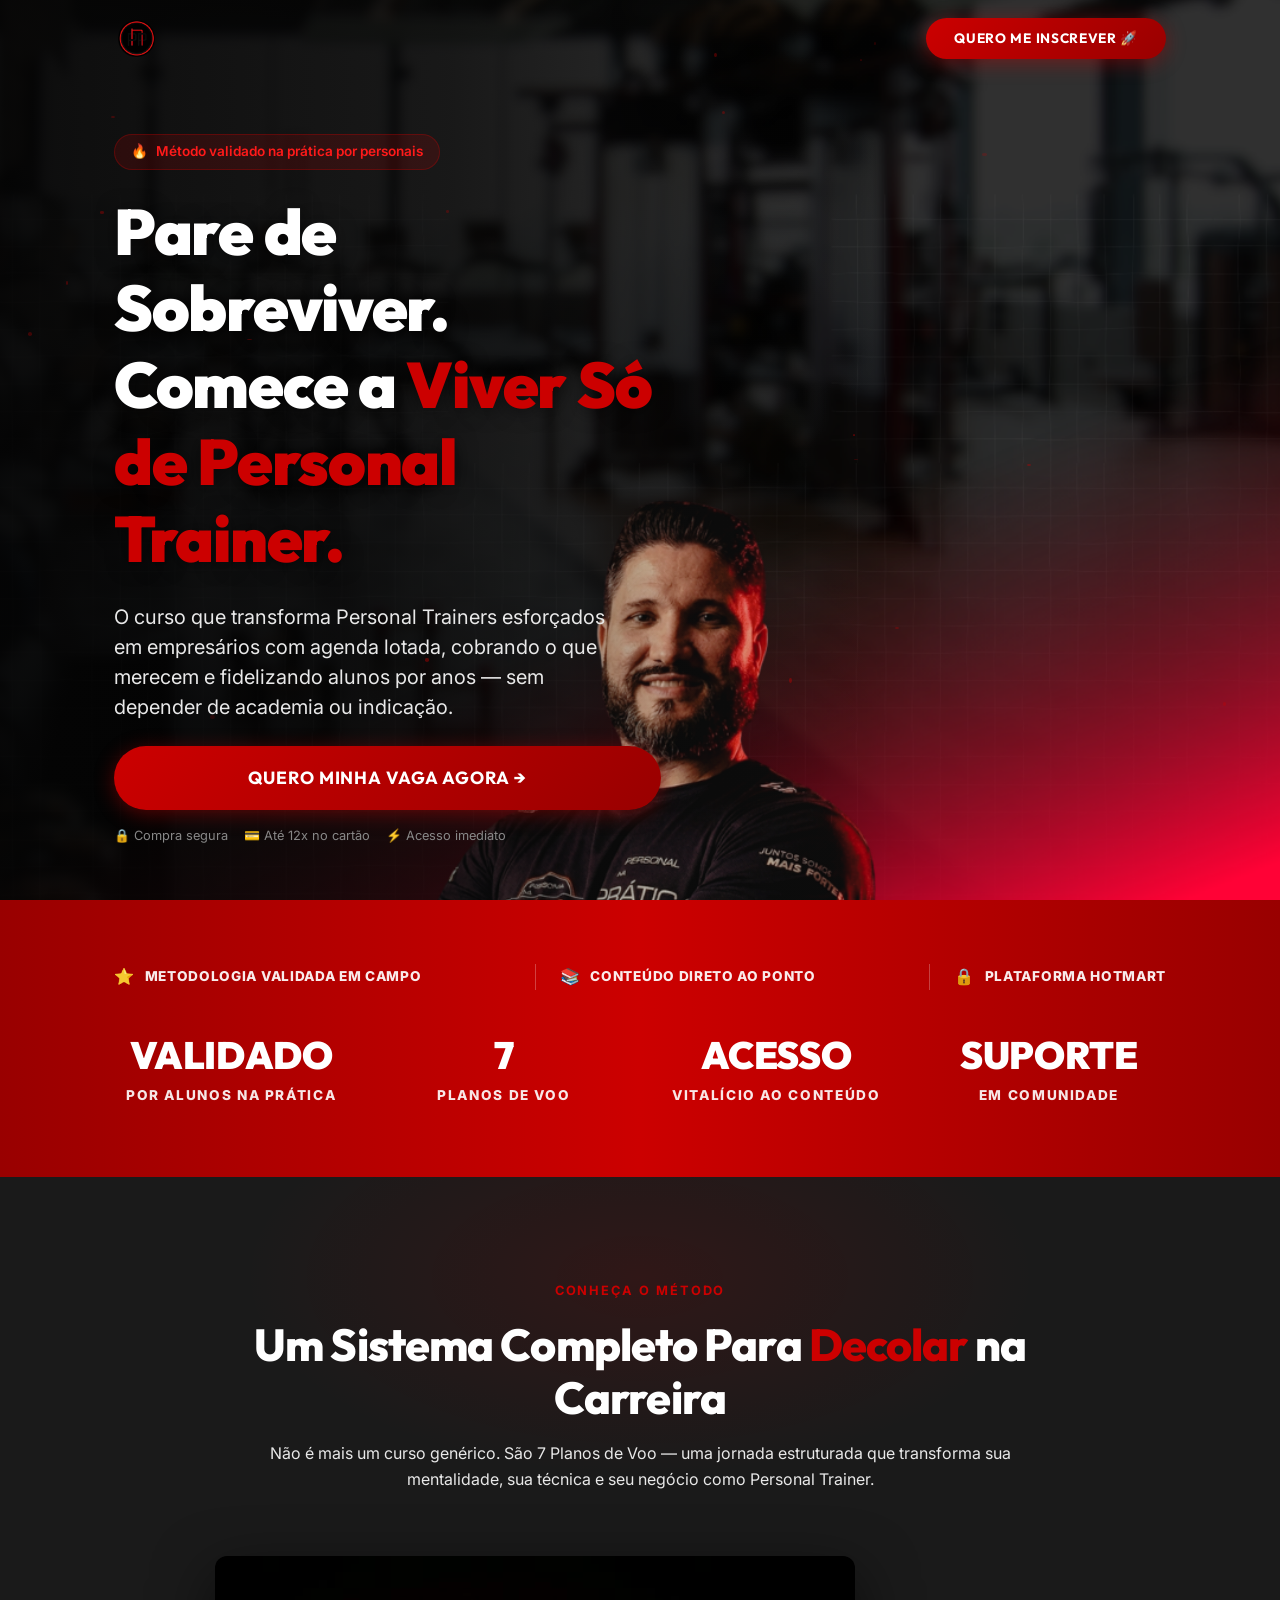
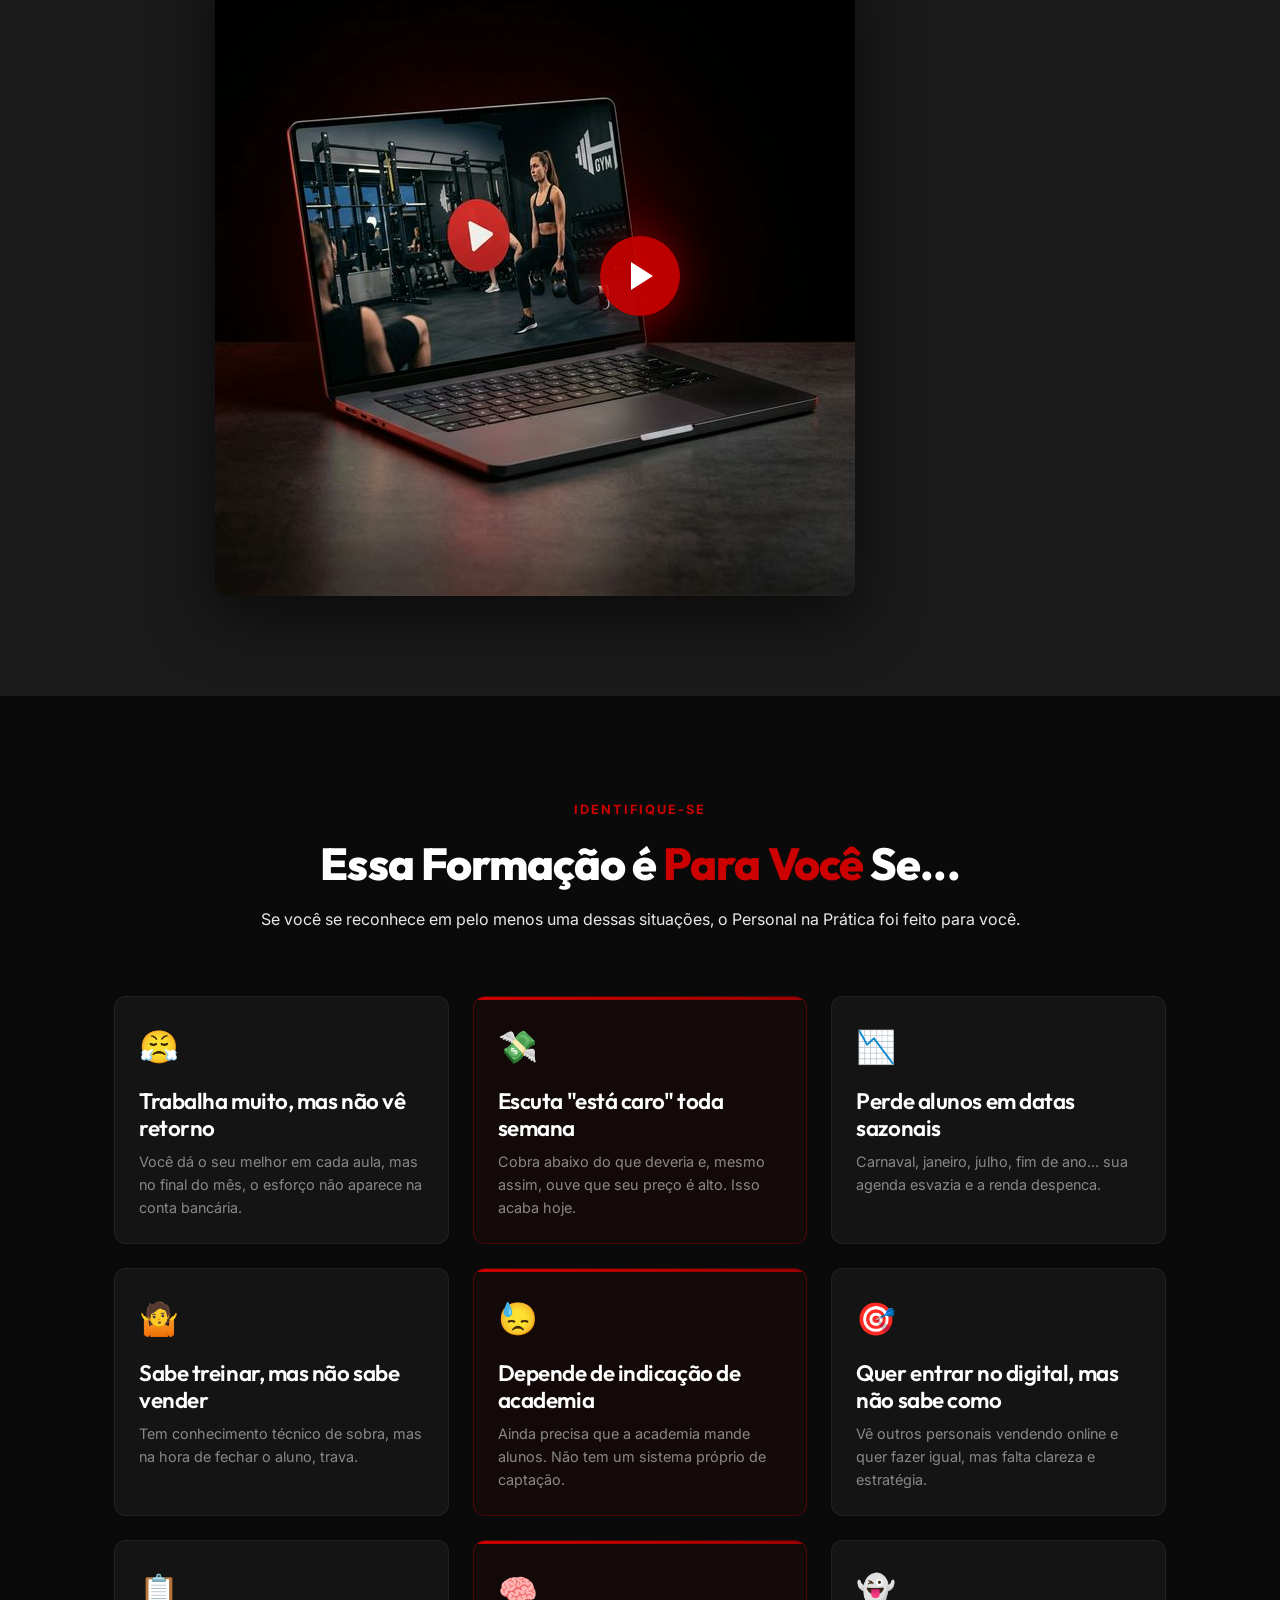
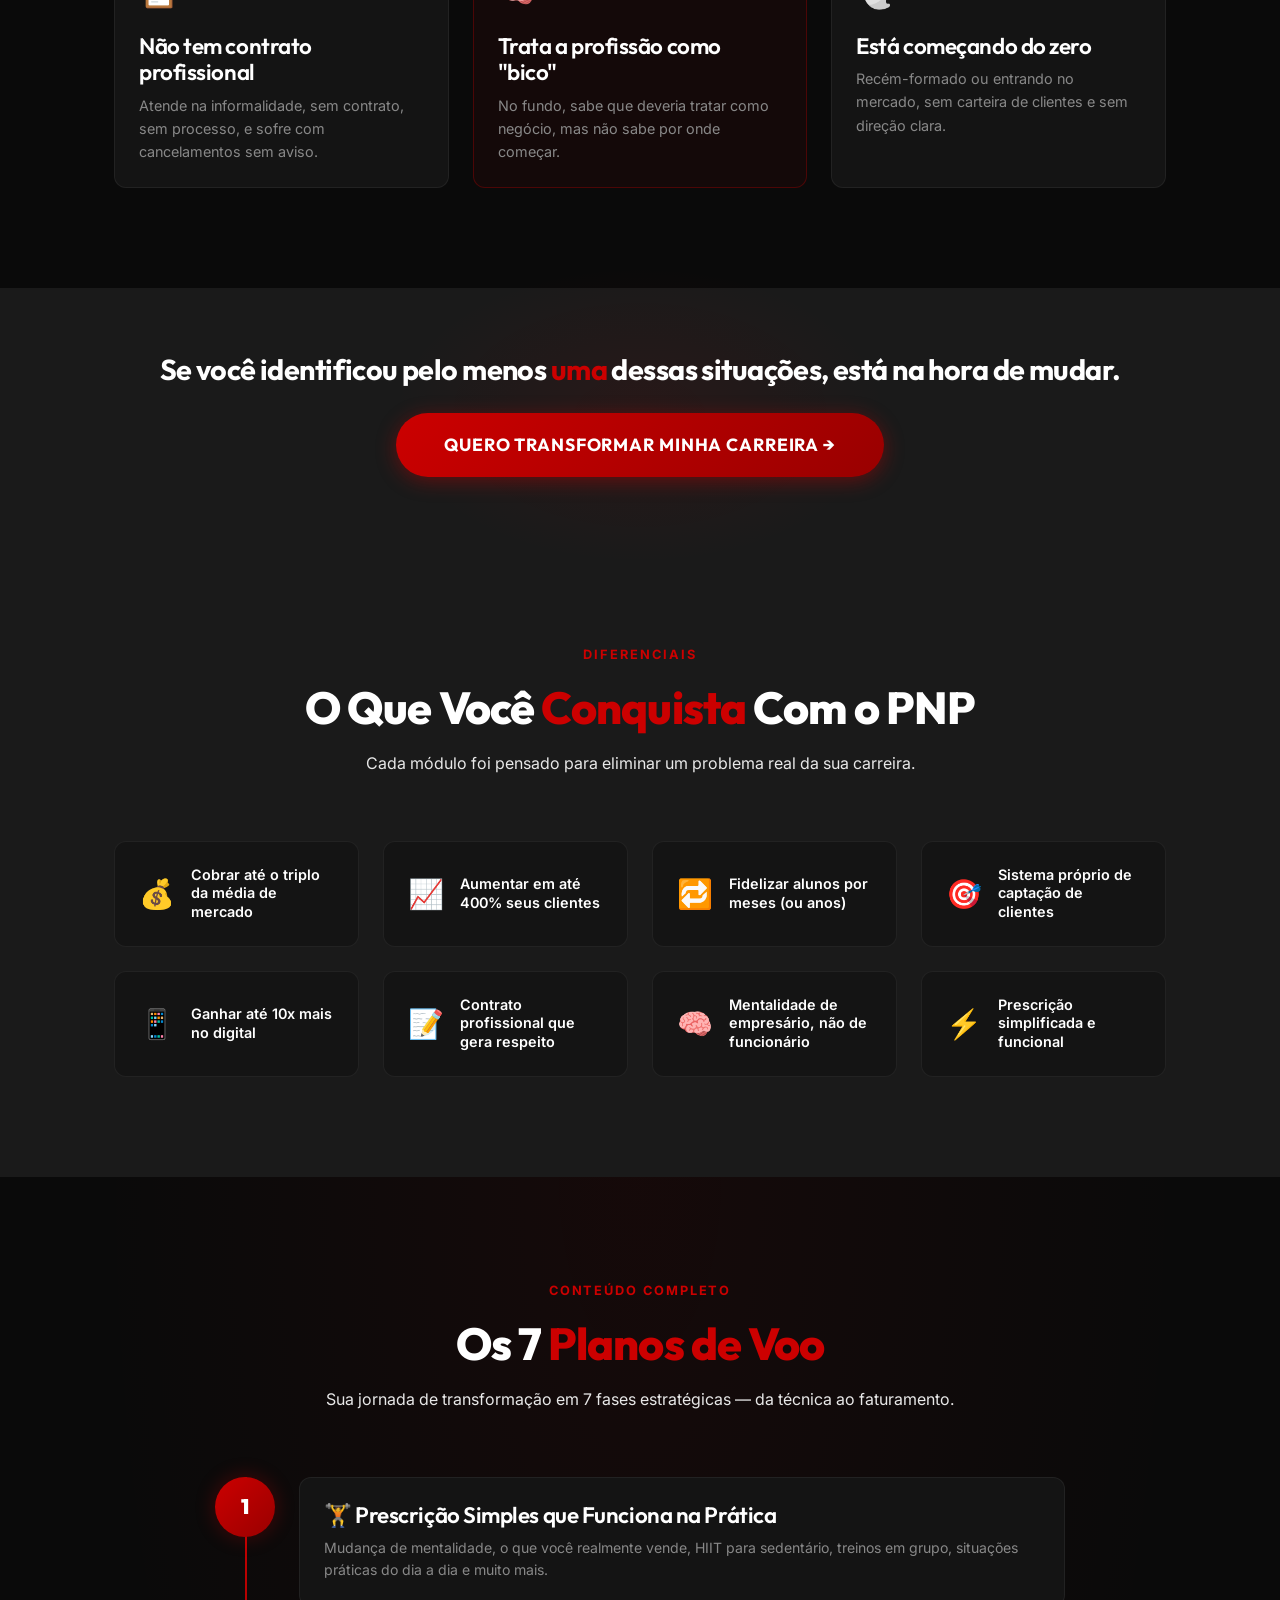
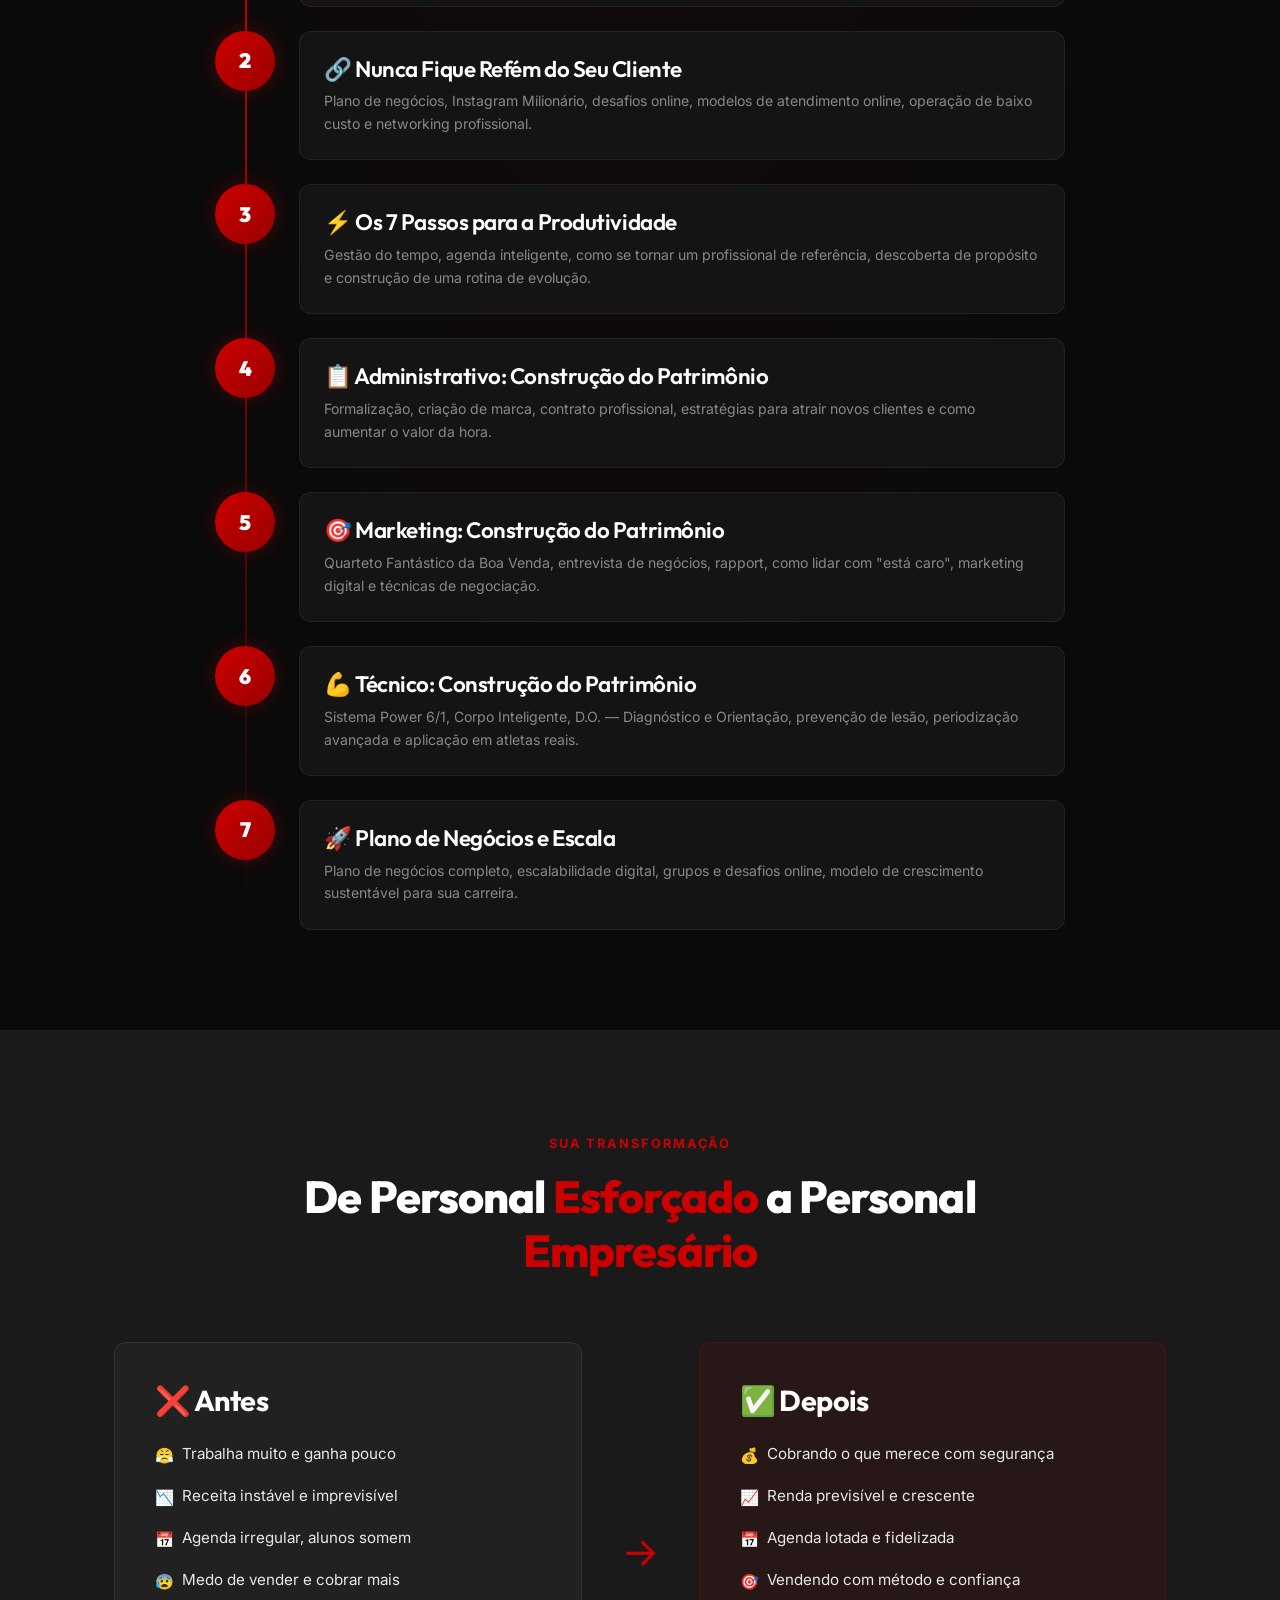
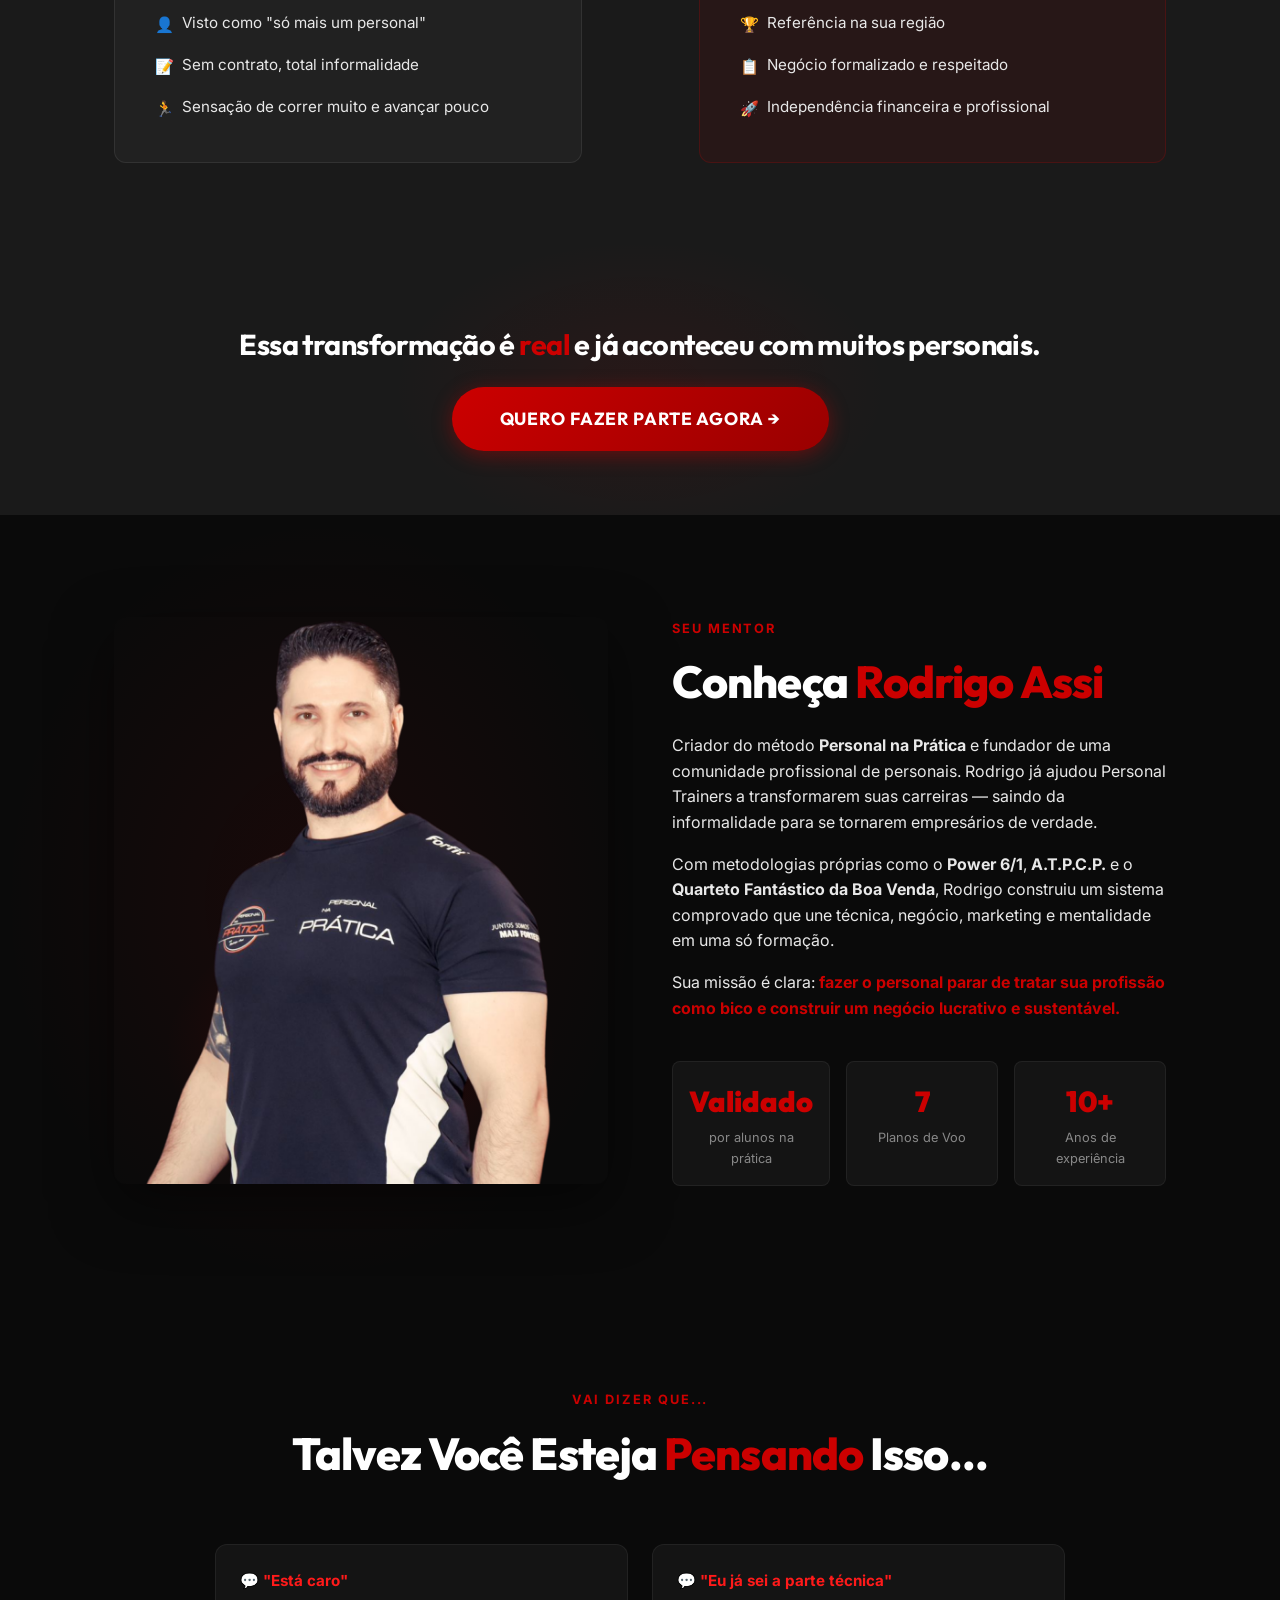
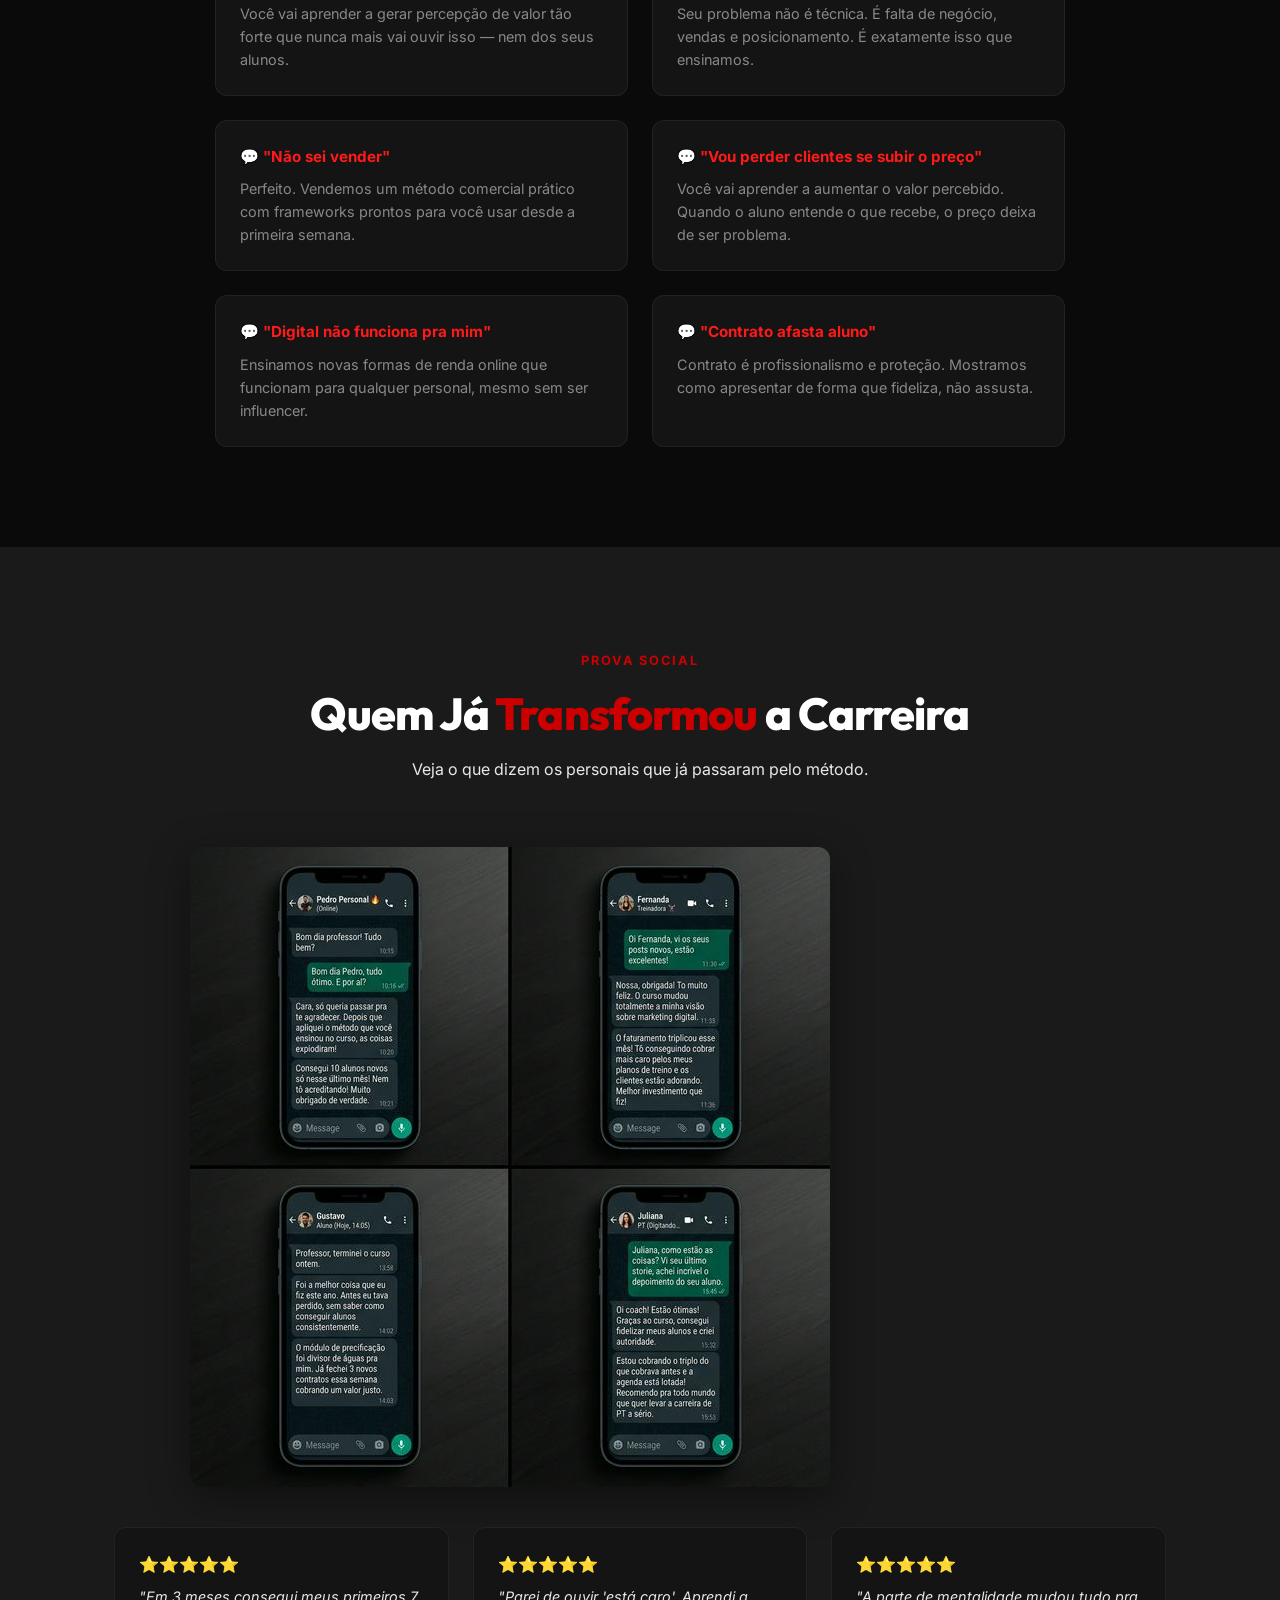
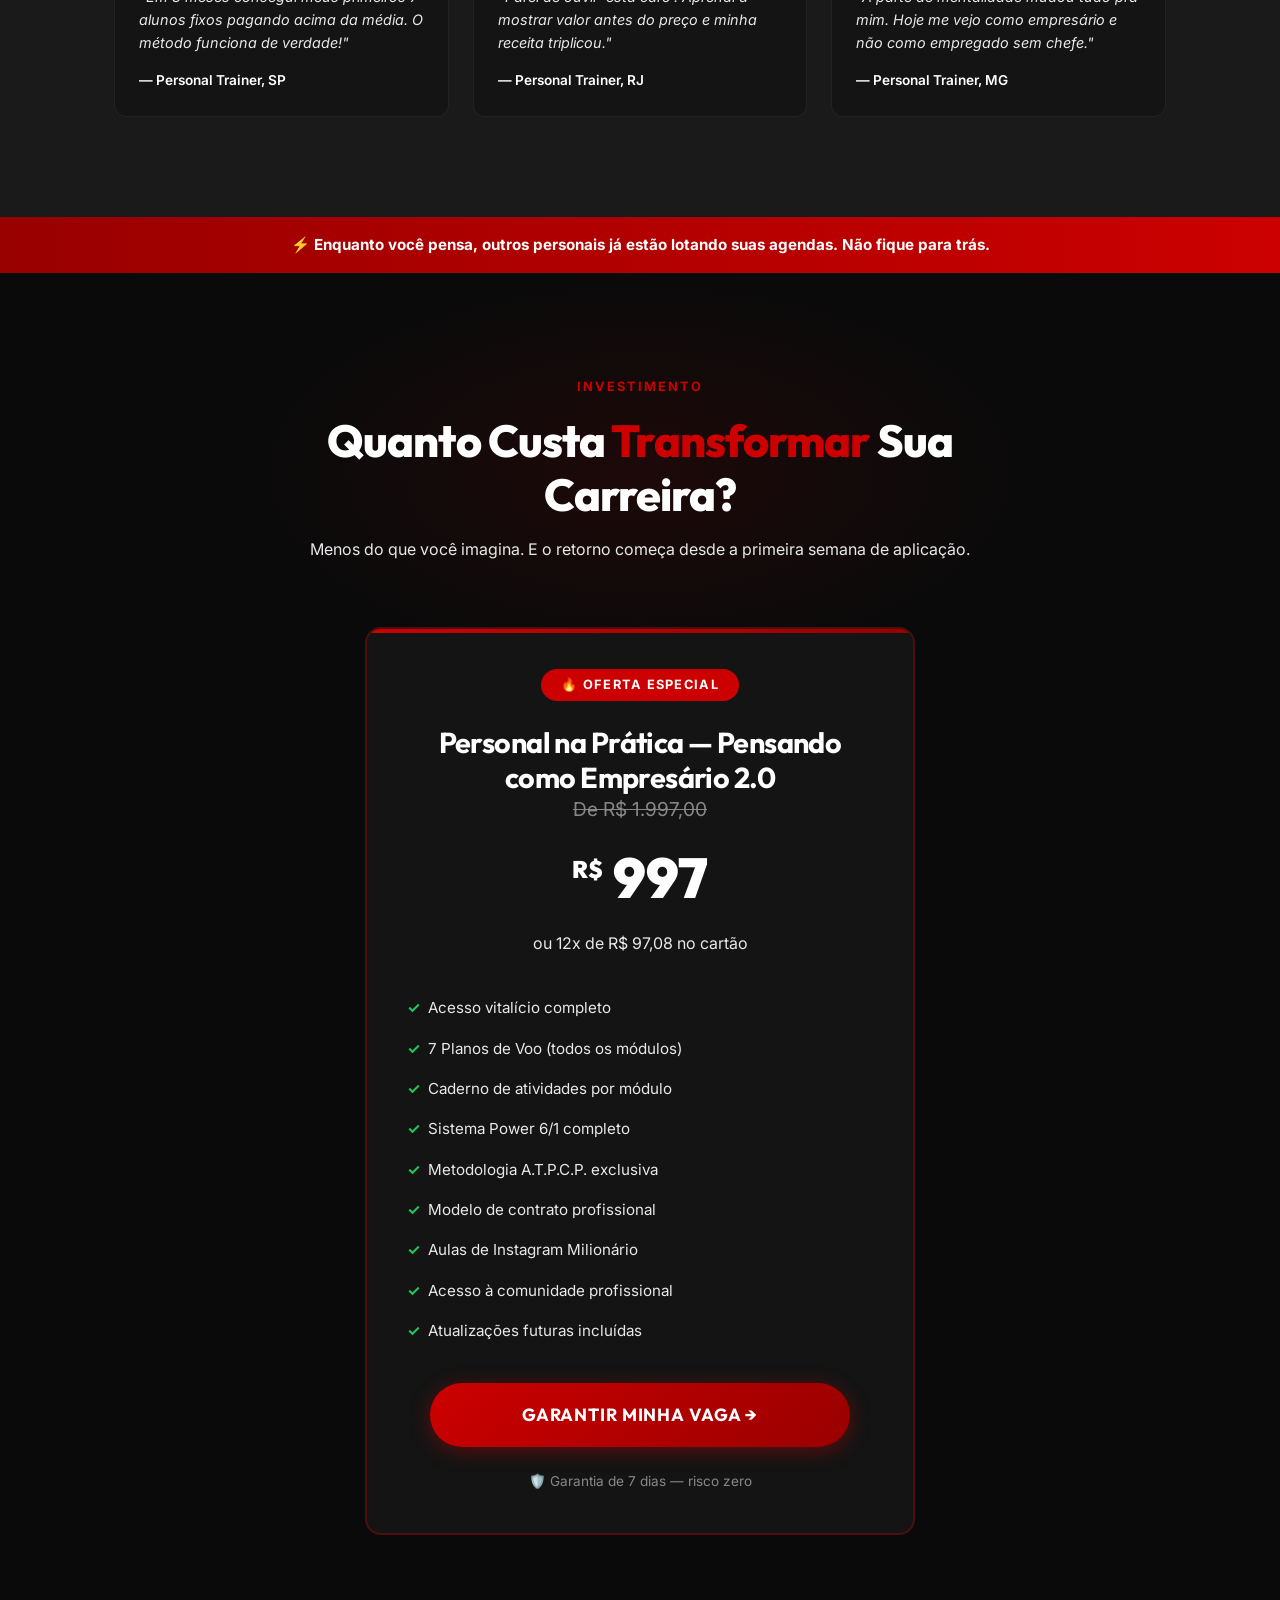
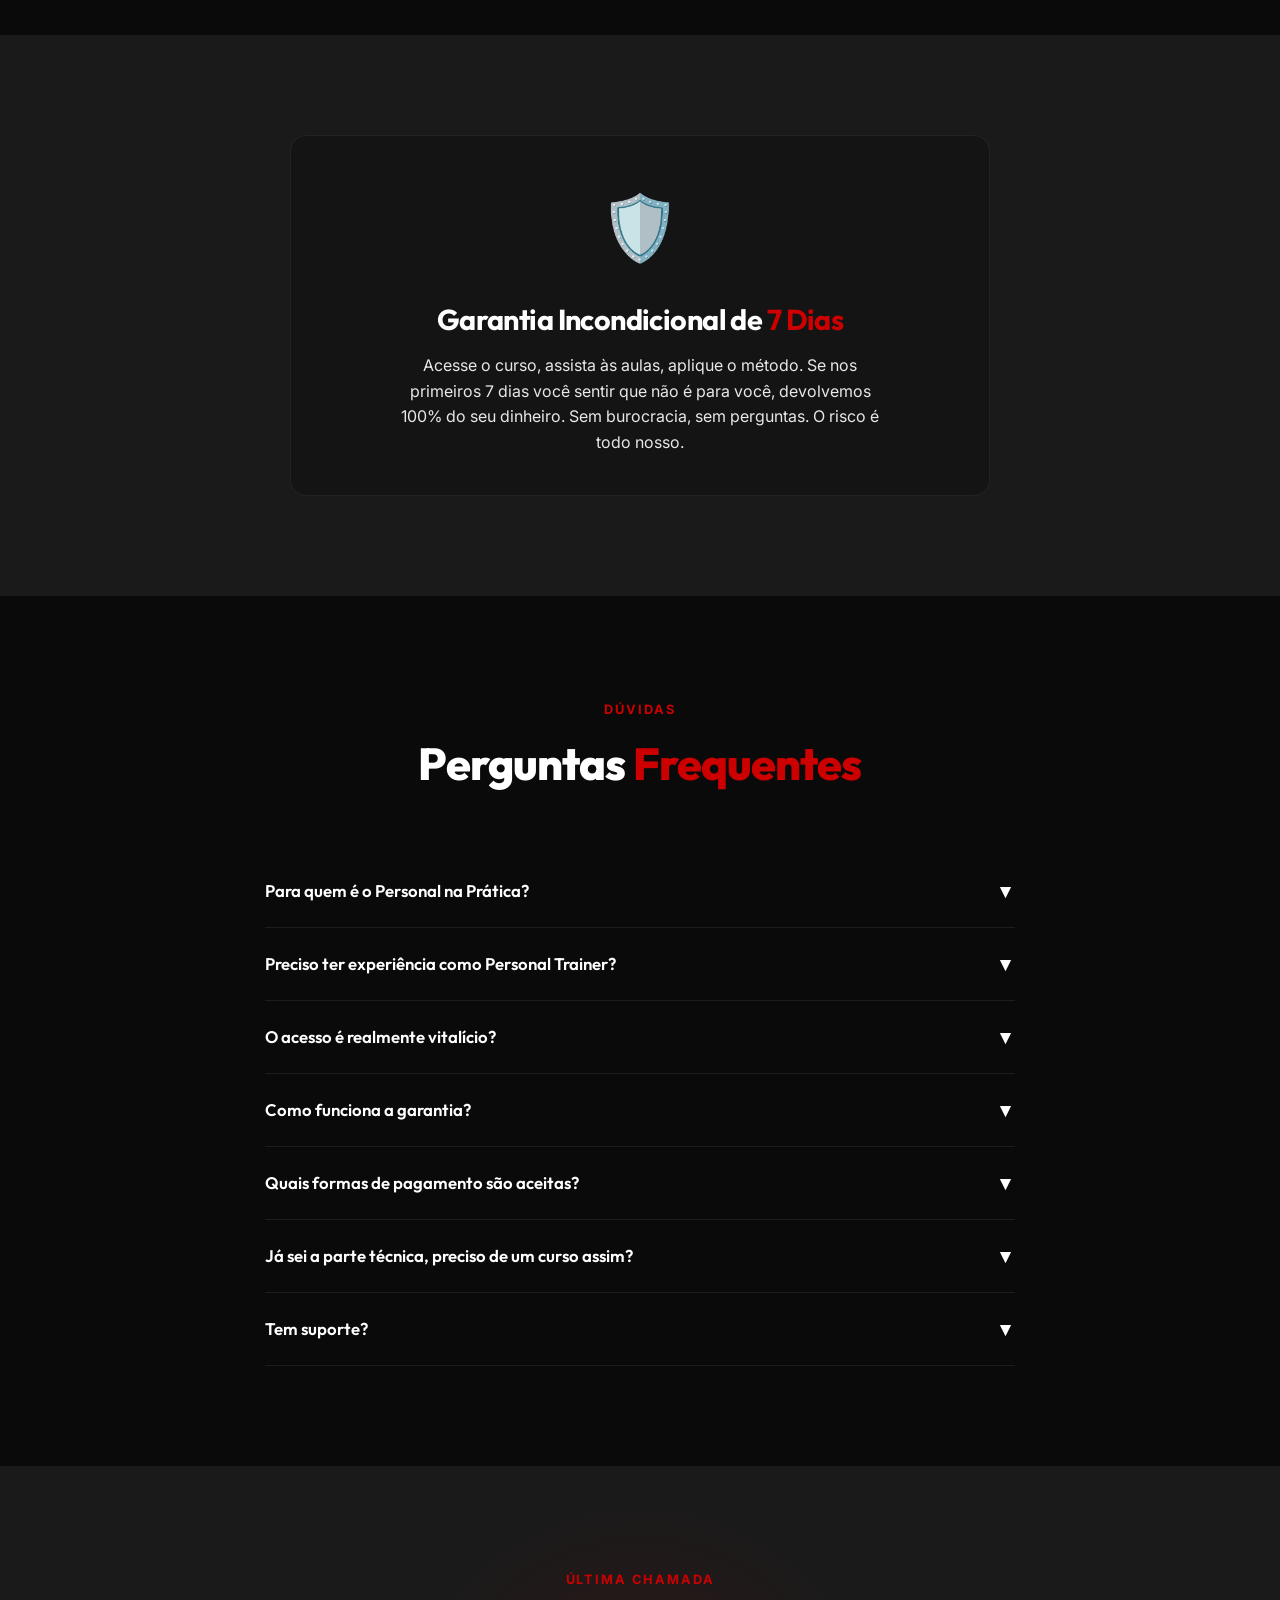
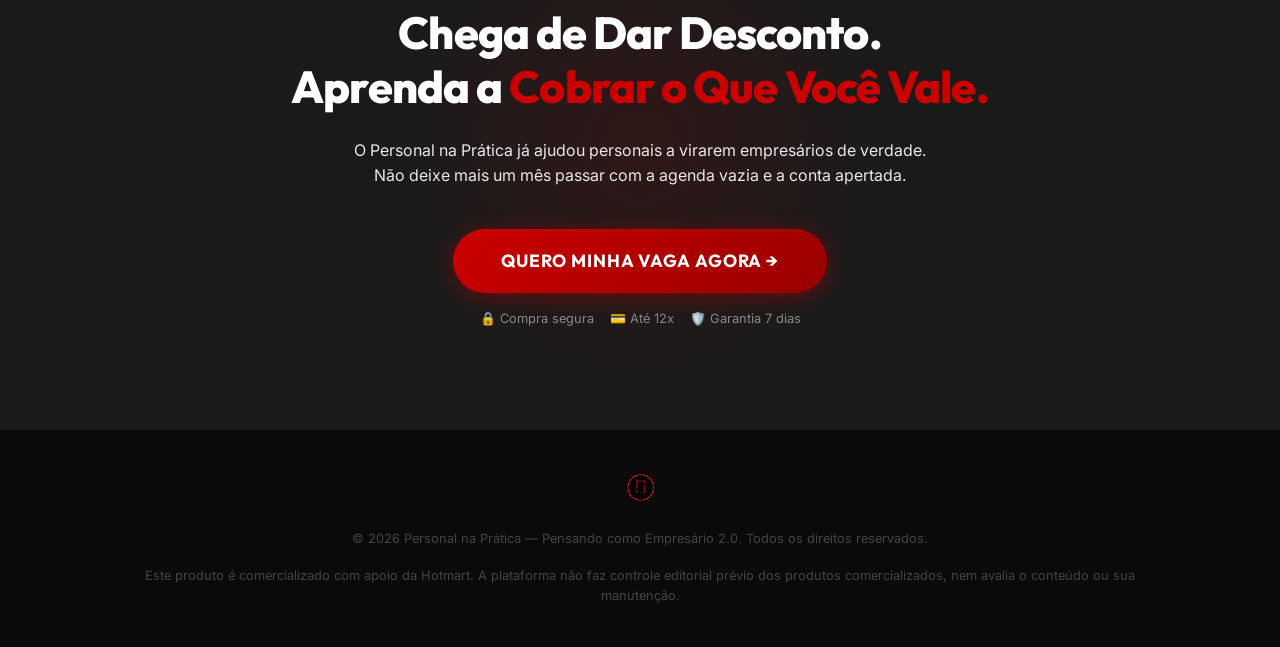
==== index.html @ 31996c02 "adiciona seção abaixo do hero" ====
<!DOCTYPE html>
<html lang="pt-BR">
<head>
  <meta charset="UTF-8">
  <meta name="viewport" content="width=device-width, initial-scale=1.0">
  <title>Personal na Prática — Pensando como Empresário 2.0 | Viva Só de Personal Trainer</title>
  <meta name="description" content="Curso completo para Personal Trainers que querem lotar a agenda, cobrar o que merecem e parar de perder alunos. Método testado e validado na prática.">
  <link rel="stylesheet" href="styles.css">
  <link rel="icon" href="assets/logo-personal-pensando-como-empresario.png">
</head>
<body>

  <!-- ========== NAVBAR ========== -->
  <nav class="navbar" id="navbar">
    <div class="container">
      <a href="#" class="navbar-logo">
        <img src="assets/logo-personal-pensando-como-empresario.png" alt="Personal na Prática">
      </a>
      <div class="navbar-cta">
        <a href="https://pay.hotmart.com/R105076041X?off=qx8hqc0z&checkoutMode=10" class="btn btn-primary" id="nav-cta">
          QUERO ME INSCREVER 🚀
        </a>
      </div>
    </div>
  </nav>

  <!-- ========== HERO SECTION ========== -->
  <section class="hero" id="hero">
    <div class="hero-bg">
      <picture>
        <source media="(max-width: 768px)" srcset="assets/new-bg-mobile.png">
        <img src="assets/new-bg.png" alt="" aria-hidden="true">
      </picture>
    </div>
    <div class="container">
      <div class="hero-content">
        <span class="hero-badge">Método validado na prática por personais</span>
        <h1>
          Pare de Sobreviver.<br>
          Comece a <span class="text-red">Viver Só de Personal Trainer.</span>
        </h1>
        <p class="subtitle">
          O curso que transforma Personal Trainers esforçados em empresários com agenda lotada, 
          cobrando o que merecem e fidelizando alunos por anos — sem depender de academia ou indicação.
        </p>
        <div class="hero-cta-area">
          <a href="https://pay.hotmart.com/R105076041X?off=qx8hqc0z&checkoutMode=10" class="btn btn-primary btn-lg btn-pulse" id="hero-cta">
            QUERO MINHA VAGA AGORA →
          </a>
          <div class="payment-badges">
            <span>🔒 Compra segura</span>
            <span>💳 Até 12x no cartão</span>
            <span>⚡ Acesso imediato</span>
          </div>
        </div>
      </div>

    </div>
  </section>

  <!-- ========== SOCIAL PROOF BAR ========== -->
  <div class="social-proof-bar">
    <div class="container">
      <div class="proof-top">
        <div class="proof-top-item">
          <span class="icon">⭐</span>
          <span>Metodologia validada em campo</span>
        </div>
        <div class="proof-top-item">
          <span class="icon">📚</span>
          <span>Conteúdo direto ao ponto</span>
        </div>
        <div class="proof-top-item">
          <span class="icon">🔒</span>
          <span>Plataforma Hotmart</span>
        </div>
      </div>
      <div class="proof-stats">
        <div class="proof-stat">
          <div class="value">Validado</div>
          <div class="label">por alunos na prática</div>
        </div>
        <div class="proof-stat">
          <div class="value">7</div>
          <div class="label">Planos de Voo</div>
        </div>
        <div class="proof-stat">
          <div class="value">Acesso</div>
          <div class="label">vitalício ao conteúdo</div>
        </div>
        <div class="proof-stat">
          <div class="value">Suporte</div>
          <div class="label">em comunidade</div>
        </div>
      </div>
    </div>
  </div>

  <!-- ========== VIDEO / NOTEBOOK SECTION ========== -->
  <section class="section video-section" id="metodo">
    <div class="container">
      <div class="section-header animate-on-scroll">
        <span class="section-label">Conheça o método</span>
        <h2>Um Sistema Completo Para <span class="text-red">Decolar</span> na Carreira</h2>
        <p>Não é mais um curso genérico. São 7 Planos de Voo — uma jornada estruturada que transforma sua mentalidade, sua técnica e seu negócio como Personal Trainer.</p>
      </div>
      <div class="video-wrapper animate-on-scroll">
        <img src="assets/notebook-mockup.png" alt="Aulas do Personal na Prática">
        <div class="video-play-btn" aria-label="Assistir vídeo"></div>
      </div>
    </div>
  </section>

  <!-- ========== "FOR YOU IF..." SECTION ========== -->
  <section class="section for-you-section" id="para-voce">
    <div class="container">
      <div class="section-header animate-on-scroll">
        <span class="section-label">Identifique-se</span>
        <h2>Essa Formação é <span class="text-red">Para Você</span> Se...</h2>
        <p>Se você se reconhece em pelo menos uma dessas situações, o Personal na Prática foi feito para você.</p>
      </div>
      <div class="cards-grid stagger-children">

        <div class="card animate-on-scroll">
          <div class="card-icon">😤</div>
          <h4>Trabalha muito, mas não vê retorno</h4>
          <p>Você dá o seu melhor em cada aula, mas no final do mês, o esforço não aparece na conta bancária.</p>
        </div>

        <div class="card animate-on-scroll card-highlight">
          <div class="card-icon">💸</div>
          <h4>Escuta "está caro" toda semana</h4>
          <p>Cobra abaixo do que deveria e, mesmo assim, ouve que seu preço é alto. Isso acaba hoje.</p>
        </div>

        <div class="card animate-on-scroll">
          <div class="card-icon">📉</div>
          <h4>Perde alunos em datas sazonais</h4>
          <p>Carnaval, janeiro, julho, fim de ano... sua agenda esvazia e a renda despenca.</p>
        </div>

        <div class="card animate-on-scroll">
          <div class="card-icon">🤷</div>
          <h4>Sabe treinar, mas não sabe vender</h4>
          <p>Tem conhecimento técnico de sobra, mas na hora de fechar o aluno, trava.</p>
        </div>

        <div class="card animate-on-scroll card-highlight">
          <div class="card-icon">😓</div>
          <h4>Depende de indicação de academia</h4>
          <p>Ainda precisa que a academia mande alunos. Não tem um sistema próprio de captação.</p>
        </div>

        <div class="card animate-on-scroll">
          <div class="card-icon">🎯</div>
          <h4>Quer entrar no digital, mas não sabe como</h4>
          <p>Vê outros personais vendendo online e quer fazer igual, mas falta clareza e estratégia.</p>
        </div>

        <div class="card animate-on-scroll">
          <div class="card-icon">📋</div>
          <h4>Não tem contrato profissional</h4>
          <p>Atende na informalidade, sem contrato, sem processo, e sofre com cancelamentos sem aviso.</p>
        </div>

        <div class="card animate-on-scroll card-highlight">
          <div class="card-icon">🧠</div>
          <h4>Trata a profissão como "bico"</h4>
          <p>No fundo, sabe que deveria tratar como negócio, mas não sabe por onde começar.</p>
        </div>

        <div class="card animate-on-scroll">
          <div class="card-icon">👻</div>
          <h4>Está começando do zero</h4>
          <p>Recém-formado ou entrando no mercado, sem carteira de clientes e sem direção clara.</p>
        </div>

      </div>
    </div>
  </section>

  <!-- ========== MID CTA ========== -->
  <section class="mid-cta">
    <div class="container animate-on-scroll">
      <h3>Se você identificou pelo menos <span class="text-red">uma</span> dessas situações, está na hora de mudar.</h3>
      <br>
      <a href="https://pay.hotmart.com/R105076041X?off=qx8hqc0z&checkoutMode=10" class="btn btn-primary btn-lg btn-pulse" id="mid-cta-1">
        QUERO TRANSFORMAR MINHA CARREIRA →
      </a>
    </div>
  </section>

  <!-- ========== BENEFITS SECTION ========== -->
  <section class="section benefits-section" id="beneficios">
    <div class="container">
      <div class="section-header animate-on-scroll">
        <span class="section-label">Diferenciais</span>
        <h2>O Que Você <span class="text-red">Conquista</span> Com o PNP</h2>
        <p>Cada módulo foi pensado para eliminar um problema real da sua carreira.</p>
      </div>
      <div class="benefits-grid stagger-children">

        <div class="benefit-chip animate-on-scroll">
          <span class="icon">💰</span>
          <span class="text">Cobrar até o triplo da média de mercado</span>
        </div>

        <div class="benefit-chip animate-on-scroll">
          <span class="icon">📈</span>
          <span class="text">Aumentar em até 400% seus clientes</span>
        </div>

        <div class="benefit-chip animate-on-scroll">
          <span class="icon">🔁</span>
          <span class="text">Fidelizar alunos por meses (ou anos)</span>
        </div>

        <div class="benefit-chip animate-on-scroll">
          <span class="icon">🎯</span>
          <span class="text">Sistema próprio de captação de clientes</span>
        </div>

        <div class="benefit-chip animate-on-scroll">
          <span class="icon">📱</span>
          <span class="text">Ganhar até 10x mais no digital</span>
        </div>

        <div class="benefit-chip animate-on-scroll">
          <span class="icon">📝</span>
          <span class="text">Contrato profissional que gera respeito</span>
        </div>

        <div class="benefit-chip animate-on-scroll">
          <span class="icon">🧠</span>
          <span class="text">Mentalidade de empresário, não de funcionário</span>
        </div>

        <div class="benefit-chip animate-on-scroll">
          <span class="icon">⚡</span>
          <span class="text">Prescrição simplificada e funcional</span>
        </div>

      </div>
    </div>
  </section>

  <!-- ========== MODULES SECTION (7 Planos de Voo) ========== -->
  <section class="section modules-section" id="modulos">
    <div class="container">
      <div class="section-header animate-on-scroll">
        <span class="section-label">Conteúdo completo</span>
        <h2>Os 7 <span class="text-red">Planos de Voo</span></h2>
        <p>Sua jornada de transformação em 7 fases estratégicas — da técnica ao faturamento.</p>
      </div>
      <div class="modules-timeline">

        <div class="module-item animate-on-scroll">
          <div class="module-number">1</div>
          <div class="module-content">
            <h4>🏋️ Prescrição Simples que Funciona na Prática</h4>
            <p>Mudança de mentalidade, o que você realmente vende, HIIT para sedentário, treinos em grupo, situações práticas do dia a dia e muito mais.</p>
          </div>
        </div>

        <div class="module-item animate-on-scroll">
          <div class="module-number">2</div>
          <div class="module-content">
            <h4>🔗 Nunca Fique Refém do Seu Cliente</h4>
            <p>Plano de negócios, Instagram Milionário, desafios online, modelos de atendimento online, operação de baixo custo e networking profissional.</p>
          </div>
        </div>

        <div class="module-item animate-on-scroll">
          <div class="module-number">3</div>
          <div class="module-content">
            <h4>⚡ Os 7 Passos para a Produtividade</h4>
            <p>Gestão do tempo, agenda inteligente, como se tornar um profissional de referência, descoberta de propósito e construção de uma rotina de evolução.</p>
          </div>
        </div>

        <div class="module-item animate-on-scroll">
          <div class="module-number">4</div>
          <div class="module-content">
            <h4>📋 Administrativo: Construção do Patrimônio</h4>
            <p>Formalização, criação de marca, contrato profissional, estratégias para atrair novos clientes e como aumentar o valor da hora.</p>
          </div>
        </div>

        <div class="module-item animate-on-scroll">
          <div class="module-number">5</div>
          <div class="module-content">
            <h4>🎯 Marketing: Construção do Patrimônio</h4>
            <p>Quarteto Fantástico da Boa Venda, entrevista de negócios, rapport, como lidar com "está caro", marketing digital e técnicas de negociação.</p>
          </div>
        </div>

        <div class="module-item animate-on-scroll">
          <div class="module-number">6</div>
          <div class="module-content">
            <h4>💪 Técnico: Construção do Patrimônio</h4>
            <p>Sistema Power 6/1, Corpo Inteligente, D.O. — Diagnóstico e Orientação, prevenção de lesão, periodização avançada e aplicação em atletas reais.</p>
          </div>
        </div>

        <div class="module-item animate-on-scroll">
          <div class="module-number">7</div>
          <div class="module-content">
            <h4>🚀 Plano de Negócios e Escala</h4>
            <p>Plano de negócios completo, escalabilidade digital, grupos e desafios online, modelo de crescimento sustentável para sua carreira.</p>
          </div>
        </div>

      </div>
    </div>
  </section>

  <!-- ========== TRANSFORMATION SECTION ========== -->
  <section class="section transformation-section" id="transformacao">
    <div class="container">
      <div class="section-header animate-on-scroll">
        <span class="section-label">Sua transformação</span>
        <h2>De Personal <span class="text-red">Esforçado</span> a Personal <span class="text-red">Empresário</span></h2>
      </div>
      <div class="transformation-grid animate-on-scroll">
        <div class="transform-column transform-before">
          <h3>❌ Antes</h3>
          <ul>
            <li><span class="icon">😤</span> Trabalha muito e ganha pouco</li>
            <li><span class="icon">📉</span> Receita instável e imprevisível</li>
            <li><span class="icon">📅</span> Agenda irregular, alunos somem</li>
            <li><span class="icon">😰</span> Medo de vender e cobrar mais</li>
            <li><span class="icon">👤</span> Visto como "só mais um personal"</li>
            <li><span class="icon">📝</span> Sem contrato, total informalidade</li>
            <li><span class="icon">🏃</span> Sensação de correr muito e avançar pouco</li>
          </ul>
        </div>
        <div class="transform-arrow">→</div>
        <div class="transform-column transform-after">
          <h3>✅ Depois</h3>
          <ul>
            <li><span class="icon">💰</span> Cobrando o que merece com segurança</li>
            <li><span class="icon">📈</span> Renda previsível e crescente</li>
            <li><span class="icon">📅</span> Agenda lotada e fidelizada</li>
            <li><span class="icon">🎯</span> Vendendo com método e confiança</li>
            <li><span class="icon">🏆</span> Referência na sua região</li>
            <li><span class="icon">📋</span> Negócio formalizado e respeitado</li>
            <li><span class="icon">🚀</span> Independência financeira e profissional</li>
          </ul>
        </div>
      </div>
    </div>
  </section>

  <!-- ========== MID CTA 2 ========== -->
  <section class="mid-cta">
    <div class="container animate-on-scroll">
      <h3>Essa transformação é <span class="text-red">real</span> e já aconteceu com muitos personais.</h3>
      <br>
      <a href="https://pay.hotmart.com/R105076041X?off=qx8hqc0z&checkoutMode=10" class="btn btn-primary btn-lg" id="mid-cta-2">
        QUERO FAZER PARTE AGORA →
      </a>
    </div>
  </section>

  <!-- ========== EXPERT / BIO SECTION ========== -->
  <section class="section expert-section" id="expert">
    <div class="container">
      <div class="expert-grid animate-on-scroll">
        <div class="expert-image">
          <img src="assets/_Rodrigo Assi - lateralizado de braços estentidos para baixo .png" alt="Rodrigo Assi">
        </div>
        <div class="expert-info">
          <span class="section-label">Seu mentor</span>
          <h2>Conheça <span class="text-red">Rodrigo Assi</span></h2>
          <p>
            Criador do método <strong>Personal na Prática</strong> e fundador de uma comunidade profissional de personais.
            Rodrigo já ajudou Personal Trainers a transformarem suas carreiras — saindo da informalidade para se tornarem empresários de verdade.
          </p>
          <p>
            Com metodologias próprias como o <strong>Power 6/1</strong>, <strong>A.T.P.C.P.</strong> e o <strong>Quarteto Fantástico da Boa Venda</strong>, 
            Rodrigo construiu um sistema comprovado que une técnica, negócio, marketing e mentalidade em uma só formação.
          </p>
          <p>
            Sua missão é clara: <strong class="text-red">fazer o personal parar de tratar sua profissão como bico e construir um negócio lucrativo e sustentável.</strong>
          </p>
          <div class="expert-stats">
            <div class="stat-item">
              <div class="stat-number">Validado</div>
              <div class="stat-label">por alunos na prática</div>
            </div>
            <div class="stat-item">
              <div class="stat-number">7</div>
              <div class="stat-label">Planos de Voo</div>
            </div>
            <div class="stat-item">
              <div class="stat-number">10+</div>
              <div class="stat-label">Anos de experiência</div>
            </div>
          </div>
        </div>
      </div>
    </div>
  </section>

  <!-- ========== OBJECTIONS SECTION ========== -->
  <section class="section objections-section">
    <div class="container">
      <div class="section-header animate-on-scroll">
        <span class="section-label">Vai dizer que...</span>
        <h2>Talvez Você Esteja <span class="text-red">Pensando</span> Isso...</h2>
      </div>
      <div class="objections-grid stagger-children">
        <div class="objection-item animate-on-scroll">
          <div class="objection">💬 "Está caro"</div>
          <div class="response">Você vai aprender a gerar percepção de valor tão forte que nunca mais vai ouvir isso — nem dos seus alunos.</div>
        </div>
        <div class="objection-item animate-on-scroll">
          <div class="objection">💬 "Eu já sei a parte técnica"</div>
          <div class="response">Seu problema não é técnica. É falta de negócio, vendas e posicionamento. É exatamente isso que ensinamos.</div>
        </div>
        <div class="objection-item animate-on-scroll">
          <div class="objection">💬 "Não sei vender"</div>
          <div class="response">Perfeito. Vendemos um método comercial prático com frameworks prontos para você usar desde a primeira semana.</div>
        </div>
        <div class="objection-item animate-on-scroll">
          <div class="objection">💬 "Vou perder clientes se subir o preço"</div>
          <div class="response">Você vai aprender a aumentar o valor percebido. Quando o aluno entende o que recebe, o preço deixa de ser problema.</div>
        </div>
        <div class="objection-item animate-on-scroll">
          <div class="objection">💬 "Digital não funciona pra mim"</div>
          <div class="response">Ensinamos novas formas de renda online que funcionam para qualquer personal, mesmo sem ser influencer.</div>
        </div>
        <div class="objection-item animate-on-scroll">
          <div class="objection">💬 "Contrato afasta aluno"</div>
          <div class="response">Contrato é profissionalismo e proteção. Mostramos como apresentar de forma que fideliza, não assusta.</div>
        </div>
      </div>
    </div>
  </section>

  <!-- ========== TESTIMONIALS SECTION ========== -->
  <section class="section testimonials-section" id="depoimentos">
    <div class="container">
      <div class="section-header animate-on-scroll">
        <span class="section-label">Prova social</span>
        <h2>Quem Já <span class="text-red">Transformou</span> a Carreira</h2>
        <p>Veja o que dizem os personais que já passaram pelo método.</p>
      </div>
      <div class="testimonials-wrapper animate-on-scroll">
        <img src="assets/testimonials.png" alt="Depoimentos de alunos do Personal na Prática">
      </div>
      <div class="testimonial-cards stagger-children">
        <div class="testimonial-card animate-on-scroll">
          <div class="stars">⭐⭐⭐⭐⭐</div>
          <p>"Em 3 meses consegui meus primeiros 7 alunos fixos pagando acima da média. O método funciona de verdade!"</p>
          <div class="author">— Personal Trainer, SP</div>
        </div>
        <div class="testimonial-card animate-on-scroll">
          <div class="stars">⭐⭐⭐⭐⭐</div>
          <p>"Parei de ouvir 'está caro'. Aprendi a mostrar valor antes do preço e minha receita triplicou."</p>
          <div class="author">— Personal Trainer, RJ</div>
        </div>
        <div class="testimonial-card animate-on-scroll">
          <div class="stars">⭐⭐⭐⭐⭐</div>
          <p>"A parte de mentalidade mudou tudo pra mim. Hoje me vejo como empresário e não como empregado sem chefe."</p>
          <div class="author">— Personal Trainer, MG</div>
        </div>
      </div>
    </div>
  </section>

  <!-- ========== URGENCY BAR ========== -->
  <div class="urgency-bar">
    <div class="container">
      <p>⚡ Enquanto você pensa, outros personais já estão lotando suas agendas. Não fique para trás.</p>
    </div>
  </div>

  <!-- ========== PRICING SECTION ========== -->
  <section class="section pricing-section" id="preco">
    <div class="container">
      <div class="section-header animate-on-scroll">
        <span class="section-label">Investimento</span>
        <h2>Quanto Custa <span class="text-red">Transformar</span> Sua Carreira?</h2>
        <p>Menos do que você imagina. E o retorno começa desde a primeira semana de aplicação.</p>
      </div>
      <div class="pricing-card animate-on-scroll">
        <div class="pricing-badge">🔥 Oferta Especial</div>
        <h3>Personal na Prática — Pensando como Empresário 2.0</h3>
        <div class="price-original">De R$ 1.997,00</div>
        <div class="price-current"><span class="currency">R$</span> 997</div>
        <div class="price-installment">ou 12x de R$ 97,08 no cartão</div>

        <ul class="pricing-features">
          <li><span class="check">✓</span> Acesso vitalício completo</li>
          <li><span class="check">✓</span> 7 Planos de Voo (todos os módulos)</li>
          <li><span class="check">✓</span> Caderno de atividades por módulo</li>
          <li><span class="check">✓</span> Sistema Power 6/1 completo</li>
          <li><span class="check">✓</span> Metodologia A.T.P.C.P. exclusiva</li>
          <li><span class="check">✓</span> Modelo de contrato profissional</li>
          <li><span class="check">✓</span> Aulas de Instagram Milionário</li>
          <li><span class="check">✓</span> Acesso à comunidade profissional</li>
          <li><span class="check">✓</span> Atualizações futuras incluídas</li>
        </ul>

        <a href="https://pay.hotmart.com/R105076041X?off=qx8hqc0z&checkoutMode=10" class="btn btn-primary btn-lg btn-block btn-pulse" id="pricing-cta" style="margin: 0 auto;">
          GARANTIR MINHA VAGA →
        </a>

        <div class="pricing-guarantee">
          🛡️ Garantia de 7 dias — risco zero
        </div>
      </div>
    </div>
  </section>

  <!-- ========== GUARANTEE SECTION ========== -->
  <section class="section guarantee-section">
    <div class="container">
      <div class="guarantee-box animate-on-scroll">
        <div class="icon">🛡️</div>
        <h3>Garantia Incondicional de <span class="text-red">7 Dias</span></h3>
        <p>
          Acesse o curso, assista às aulas, aplique o método. Se nos primeiros 7 dias você sentir 
          que não é para você, devolvemos 100% do seu dinheiro. Sem burocracia, sem perguntas. 
          O risco é todo nosso.
        </p>
      </div>
    </div>
  </section>

  <!-- ========== FAQ SECTION ========== -->
  <section class="section faq-section" id="faq">
    <div class="container">
      <div class="section-header animate-on-scroll">
        <span class="section-label">Dúvidas</span>
        <h2>Perguntas <span class="text-red">Frequentes</span></h2>
      </div>
      <div class="faq-list">

        <div class="faq-item animate-on-scroll">
          <button class="faq-question" id="faq-q1">
            Para quem é o Personal na Prática?
            <span class="arrow">▼</span>
          </button>
          <div class="faq-answer">
            <p>Para Personal Trainers que já atuam e querem crescer, profissionais que estão começando do zero, e educadores físicos que querem construir um negócio sólido. Se você quer lotar sua agenda e cobrar o que merece, é para você.</p>
          </div>
        </div>

        <div class="faq-item animate-on-scroll">
          <button class="faq-question" id="faq-q2">
            Preciso ter experiência como Personal Trainer?
            <span class="arrow">▼</span>
          </button>
          <div class="faq-answer">
            <p>Não necessariamente. O curso cobre desde a parte técnica de prescrição até negócio, marketing e vendas. É ideal tanto para quem já atua quanto para quem está começando.</p>
          </div>
        </div>

        <div class="faq-item animate-on-scroll">
          <button class="faq-question" id="faq-q3">
            O acesso é realmente vitalício?
            <span class="arrow">▼</span>
          </button>
          <div class="faq-answer">
            <p>Sim! Uma vez que você se inscreve, tem acesso para sempre. Isso inclui todas as atualizações futuras do conteúdo.</p>
          </div>
        </div>

        <div class="faq-item animate-on-scroll">
          <button class="faq-question" id="faq-q4">
            Como funciona a garantia?
            <span class="arrow">▼</span>
          </button>
          <div class="faq-answer">
            <p>Você tem 7 dias para acessar o conteúdo. Se não gostar por qualquer motivo, basta solicitar o reembolso e devolvemos 100% do valor — sem burocracia, sem perguntas.</p>
          </div>
        </div>

        <div class="faq-item animate-on-scroll">
          <button class="faq-question" id="faq-q5">
            Quais formas de pagamento são aceitas?
            <span class="arrow">▼</span>
          </button>
          <div class="faq-answer">
            <p>Cartão de crédito (até 12x), PIX, boleto bancário e PayPal. A plataforma utilizada é a Hotmart, líder em pagamentos digitais no Brasil.</p>
          </div>
        </div>

        <div class="faq-item animate-on-scroll">
          <button class="faq-question" id="faq-q6">
            Já sei a parte técnica, preciso de um curso assim?
            <span class="arrow">▼</span>
          </button>
          <div class="faq-answer">
            <p>Se você sabe treinar mas não consegue lotar sua agenda, cobrar mais e fidelizar, o seu problema não é técnico — é de negócio. E isso é exatamente o que o PNP resolve.</p>
          </div>
        </div>

        <div class="faq-item animate-on-scroll">
          <button class="faq-question" id="faq-q7">
            Tem suporte?
            <span class="arrow">▼</span>
          </button>
          <div class="faq-answer">
            <p>Sim! Você terá acesso à comunidade profissional, onde pode tirar dúvidas, trocar experiências e se conectar com outros profissionais em evolução.</p>
          </div>
        </div>

      </div>
    </div>
  </section>

  <!-- ========== CTA FINAL ========== -->
  <section class="section cta-final" id="cta-final">
    <div class="container animate-on-scroll">
      <span class="section-label">Última chamada</span>
      <h2>Chega de Dar Desconto.<br>Aprenda a <span class="text-red">Cobrar o Que Você Vale.</span></h2>
      <p>
        O Personal na Prática já ajudou personais a virarem empresários de verdade.
        Não deixe mais um mês passar com a agenda vazia e a conta apertada.
      </p>
      <a href="https://pay.hotmart.com/R105076041X?off=qx8hqc0z&checkoutMode=10" class="btn btn-primary btn-lg btn-pulse" id="final-cta">
        QUERO MINHA VAGA AGORA →
      </a>
      <div class="payment-badges" style="justify-content: center; margin-top: var(--space-sm);">
        <span>🔒 Compra segura</span>
        <span>💳 Até 12x</span>
        <span>🛡️ Garantia 7 dias</span>
      </div>
    </div>
  </section>

  <!-- ========== FOOTER ========== -->
  <footer class="footer">
    <div class="container">
      <div class="footer-logo">
        <img src="assets/logo-personal-pensando-como-empresario.png" alt="Personal na Prática">
      </div>
      <p>© 2026 Personal na Prática — Pensando como Empresário 2.0. Todos os direitos reservados.</p>
      <p>Este produto é comercializado com apoio da Hotmart. A plataforma não faz controle editorial prévio dos produtos comercializados, nem avalia o conteúdo ou sua manutenção.</p>
    </div>
  </footer>

  <!-- ========== FLOATING CTA (MOBILE) ========== -->
  <div class="floating-cta" id="floating-cta">
    <a href="https://pay.hotmart.com/R105076041X?off=qx8hqc0z&checkoutMode=10" class="btn btn-primary btn-pulse" id="floating-cta-btn">
      QUERO ME INSCREVER →
    </a>
  </div>

  <script src="script.js"></script>
</body>
</html>
---- styles.css ----
/* ============================================
   PNP — PERSONAL NA PRÁTICA
   Design System & Landing Page Styles
   ============================================ */

/* --- Google Fonts Import --- */
@import url('https://fonts.googleapis.com/css2?family=Inter:wght@400;500;600;700;800;900&family=Outfit:wght@400;500;600;700;800;900&display=swap');

/* --- CSS Custom Properties (Design Tokens) --- */
:root {
  /* Colors */
  --red-primary: #CC0000;
  --red-dark: #990000;
  --red-glow: #D10000;
  --red-light: #ff1a1a;
  --bg-black: #0A0A0A;
  --bg-charcoal: #1A1A1A;
  --bg-card-dark: #141414;
  --bg-card-hover: #1e1e1e;
  --white: #FFFFFF;
  --white-muted: #F5F5F5;
  --gray-light: #E8E8E8;
  --gray-mid: #888888;
  --gray-dark: #444444;
  --gold: #B8975A;
  --green-check: #22C55E;
  --amber: #F59E0B;

  /* Typography */
  --font-display: 'Outfit', sans-serif;
  --font-body: 'Inter', sans-serif;

  /* Spacing (8px base) */
  --space-xs: 8px;
  --space-sm: 16px;
  --space-md: 24px;
  --space-lg: 40px;
  --space-xl: 64px;
  --space-2xl: 100px;

  /* Border Radius */
  --radius-sm: 8px;
  --radius-md: 12px;
  --radius-lg: 16px;
  --radius-pill: 100px;

  /* Container */
  --container-max: 1100px;

  /* Transitions */
  --transition-fast: 0.2s ease;
  --transition-medium: 0.3s ease;
  --transition-slow: 0.5s ease;
}

/* --- Reset & Base --- */
*,
*::before,
*::after {
  box-sizing: border-box;
  margin: 0;
  padding: 0;
}

html {
  scroll-behavior: smooth;
  font-size: 16px;
  overflow-x: hidden;
}

body {
  font-family: var(--font-body);
  background-color: var(--bg-black);
  color: var(--white);
  line-height: 1.6;
  overflow-x: hidden;
  -webkit-font-smoothing: antialiased;
  -moz-osx-font-smoothing: grayscale;
}

img {
  max-width: 100%;
  height: auto;
  display: block;
}

a {
  text-decoration: none;
  color: inherit;
}

ul,
ol {
  list-style: none;
}

/* --- Utility Classes --- */
.container {
  width: 100%;
  max-width: var(--container-max);
  margin: 0 auto;
  padding: 0 var(--space-md);
}

.text-red {
  color: var(--red-primary);
}

.text-gold {
  color: var(--gold);
}

.text-muted {
  color: var(--gray-mid);
}

.text-center {
  text-align: center;
}

/* --- Typography --- */
h1,
h2,
h3,
h4,
h5,
h6 {
  font-family: var(--font-display);
  line-height: 1.2;
  letter-spacing: -0.02em;
}

h1 {
  font-size: clamp(1.5rem, 5vw, 4rem);
  font-weight: 900;
}

h2 {
  font-size: clamp(1.8rem, 3.5vw, 2.8rem);
  font-weight: 800;
}

h3 {
  font-size: clamp(1.3rem, 2.5vw, 1.8rem);
  font-weight: 700;
}

h4 {
  font-size: clamp(1.1rem, 2vw, 1.4rem);
  font-weight: 600;
}

p {
  font-size: 1rem;
  line-height: 1.6;
  color: var(--gray-light);
}

.subtitle {
  font-size: clamp(1rem, 2vw, 1.25rem);
  color: var(--gray-light);
  line-height: 1.5;
}

/* --- Buttons --- */
.btn {
  display: inline-flex;
  align-items: center;
  justify-content: center;
  gap: var(--space-xs);
  font-family: var(--font-display);
  font-weight: 700;
  font-size: 1rem;
  padding: 16px 40px;
  border: none;
  border-radius: var(--radius-pill);
  cursor: pointer;
  transition: all var(--transition-medium);
  text-transform: uppercase;
  letter-spacing: 0.05em;
  position: relative;
  overflow: hidden;
}

.btn-primary {
  background: linear-gradient(135deg, var(--red-primary) 0%, var(--red-dark) 100%);
  color: var(--white);
  box-shadow: 0 4px 20px rgba(204, 0, 0, 0.4);
}

.btn-primary:hover {
  transform: translateY(-2px) scale(1.02);
  box-shadow: 0 8px 30px rgba(204, 0, 0, 0.6);
}

.btn-primary:active {
  transform: translateY(0) scale(0.98);
}

.btn-primary::after {
  content: '';
  position: absolute;
  top: 0;
  left: -100%;
  width: 100%;
  height: 100%;
  background: linear-gradient(90deg, transparent, rgba(255, 255, 255, 0.15), transparent);
  transition: left 0.5s;
}

.btn-primary:hover::after {
  left: 100%;
}

.btn-outline {
  background: transparent;
  color: var(--white);
  border: 2px solid var(--white);
}

.btn-outline:hover {
  background: var(--white);
  color: var(--bg-black);
  transform: translateY(-2px);
}

.btn-lg {
  padding: 18px 48px;
  font-size: 1.1rem;
}

.btn-block {
  width: 100%;
  max-width: 420px;
}

/* Pulse animation for CTAs */
@keyframes pulse-glow {

  0%,
  100% {
    box-shadow: 0 4px 20px rgba(204, 0, 0, 0.4);
  }

  50% {
    box-shadow: 0 4px 40px rgba(204, 0, 0, 0.7);
  }
}

.btn-pulse {
  animation: pulse-glow 2s infinite;
}

/* --- Navbar --- */
.navbar {
  position: fixed;
  top: 0;
  left: 0;
  right: 0;
  z-index: 1000;
  padding: var(--space-sm) 0;
  transition: background var(--transition-medium), box-shadow var(--transition-medium);
}

.navbar.scrolled {
  background: rgba(10, 10, 10, 0.95);
  backdrop-filter: blur(20px);
  box-shadow: 0 2px 20px rgba(0, 0, 0, 0.5);
}

.navbar .container {
  display: flex;
  align-items: center;
  justify-content: space-between;
}

.navbar-logo img {
  height: 45px;
  width: auto;
}

.navbar-cta .btn {
  padding: 10px 28px;
  font-size: 0.85rem;
}

/* --- HERO SECTION --- */
.hero {
  position: relative;
  min-height: 100vh;
  display: flex;
  align-items: center;
  overflow: hidden;
  padding-top: 80px;
}

.hero-bg {
  position: absolute;
  inset: 0;
  z-index: 0;
}

.hero-bg img {
  width: 100%;
  height: 100%;
  object-fit: cover;
}

.hero-bg::after {
  content: '';
  position: absolute;
  inset: 0;
  /* Apenas escurece a esquerda para legibilidade do texto; direita fica limpa para o expert aparecer */
  background: linear-gradient(90deg,
      rgba(5, 5, 5, 0.82) 0%,
      rgba(5, 5, 5, 0.55) 35%,
      rgba(5, 5, 5, 0.15) 55%,
      transparent 70%);
}

/* Red glow removido — já vem do novo background */

.hero .container {
  position: relative;
  z-index: 2;
  display: block;
}

.hero-content {
  display: flex;
  flex-direction: column;
  gap: var(--space-md);
  max-width: 52%;
}

.hero-badge {
  display: inline-flex;
  align-items: center;
  gap: var(--space-xs);
  background: rgba(204, 0, 0, 0.15);
  border: 1px solid rgba(204, 0, 0, 0.3);
  padding: 6px 16px;
  border-radius: var(--radius-pill);
  font-size: 0.85rem;
  font-weight: 600;
  color: var(--red-light);
  width: fit-content;
}

.hero-badge::before {
  content: '🔥';
}

.hero h1 {
  text-shadow: 0 2px 20px rgba(0, 0, 0, 0.5);
}

.hero .subtitle {
  max-width: 500px;
}

.hero-cta-area {
  display: flex;
  flex-direction: column;
  gap: var(--space-sm);
}

.payment-badges {
  display: flex;
  align-items: center;
  gap: var(--space-sm);
  font-size: 0.8rem;
  color: var(--gray-mid);
}

.payment-badges span {
  display: flex;
  align-items: center;
  gap: 4px;
}

/* .hero-image removido — expert integrado no background */

/* --- SOCIAL PROOF BAR --- */
.social-proof-bar {
  background: linear-gradient(90deg, var(--red-dark) 0%, var(--red-primary) 50%, var(--red-dark) 100%);
  padding: var(--space-xl) 0;
}

.social-proof-bar .container {
  display: flex;
  flex-direction: column;
  gap: var(--space-lg);
}

.proof-top {
  display: flex;
  align-items: center;
  justify-content: space-between;
  gap: var(--space-md);
  flex-wrap: wrap;
  font-size: 0.85rem;
  font-weight: 800;
  text-transform: uppercase;
  letter-spacing: 0.05em;
  color: rgba(255, 255, 255, 0.92);
}

.proof-top-item {
  display: flex;
  align-items: center;
  gap: 10px;
  white-space: nowrap;
}

.proof-top-item + .proof-top-item {
  border-left: 1px solid rgba(255, 255, 255, 0.25);
  padding-left: var(--space-md);
}

.proof-top-item .icon {
  font-size: 1rem;
}

.proof-stats {
  display: grid;
  grid-template-columns: repeat(4, minmax(0, 1fr));
  gap: clamp(16px, 3vw, 44px);
  align-items: start;
  text-align: center;
}

.proof-stat {
  padding: 6px 10px;
}

.proof-stat .value {
  font-family: var(--font-display);
  font-weight: 900;
  font-size: clamp(28px, 3vw, 38px);
  line-height: 1.05;
  color: var(--white);
  text-transform: uppercase;
  letter-spacing: -0.01em;
  white-space: nowrap;
}

.proof-stat .label {
  margin-top: 10px;
  font-size: 0.85rem;
  font-weight: 800;
  text-transform: uppercase;
  letter-spacing: 0.12em;
  color: rgba(255, 255, 255, 0.9);
}

/* --- SECTION BASE --- */
.section {
  padding: var(--space-2xl) 0;
}

.section-dark {
  background: var(--bg-black);
}

.section-darker {
  background: var(--bg-charcoal);
}

.section-header {
  text-align: center;
  margin-bottom: var(--space-xl);
  max-width: 800px;
  margin-left: auto;
  margin-right: auto;
}

.section-header p {
  margin-top: var(--space-sm);
}

.section-label {
  display: inline-block;
  font-size: 0.8rem;
  font-weight: 700;
  color: var(--red-primary);
  text-transform: uppercase;
  letter-spacing: 0.15em;
  margin-bottom: var(--space-sm);
}

/* --- VIDEO / NOTEBOOK SECTION --- */
.video-section {
  position: relative;
  background: var(--bg-charcoal);
  overflow: hidden;
}

.video-section::before {
  content: '';
  position: absolute;
  top: -100px;
  left: 50%;
  transform: translateX(-50%);
  width: 800px;
  height: 400px;
  background: radial-gradient(ellipse, rgba(204, 0, 0, 0.12) 0%, transparent 70%);
}

.video-wrapper {
  position: relative;
  max-width: 850px;
  margin: 0 auto;
}

.video-wrapper img {
  border-radius: var(--radius-md);
  box-shadow: 0 20px 60px rgba(0, 0, 0, 0.6);
}

.video-play-btn {
  position: absolute;
  top: 50%;
  left: 50%;
  transform: translate(-50%, -50%);
  width: 80px;
  height: 80px;
  background: rgba(204, 0, 0, 0.9);
  border-radius: 50%;
  display: flex;
  align-items: center;
  justify-content: center;
  cursor: pointer;
  transition: all var(--transition-medium);
  box-shadow: 0 0 40px rgba(204, 0, 0, 0.4);
}

.video-play-btn:hover {
  transform: translate(-50%, -50%) scale(1.1);
  box-shadow: 0 0 60px rgba(204, 0, 0, 0.6);
}

.video-play-btn::after {
  content: '';
  width: 0;
  height: 0;
  border-left: 22px solid white;
  border-top: 14px solid transparent;
  border-bottom: 14px solid transparent;
  margin-left: 4px;
}

/* --- "FOR YOU IF..." SECTION --- */
.for-you-section {
  background: var(--bg-black);
}

.cards-grid {
  display: grid;
  grid-template-columns: repeat(3, 1fr);
  gap: var(--space-md);
}

.card {
  background: var(--bg-card-dark);
  border: 1px solid rgba(255, 255, 255, 0.06);
  border-radius: var(--radius-md);
  padding: var(--space-md);
  transition: all var(--transition-medium);
  position: relative;
  overflow: hidden;
}

.card::before {
  content: '';
  position: absolute;
  top: 0;
  left: 0;
  right: 0;
  height: 3px;
  background: transparent;
  transition: background var(--transition-medium);
}

.card:hover {
  transform: translateY(-4px);
  border-color: rgba(204, 0, 0, 0.2);
  background: var(--bg-card-hover);
}

.card:hover::before {
  background: linear-gradient(90deg, var(--red-primary), var(--red-dark));
}

.card-highlight {
  border-color: rgba(204, 0, 0, 0.3);
  background: rgba(204, 0, 0, 0.05);
}

.card-highlight::before {
  background: linear-gradient(90deg, var(--red-primary), var(--red-dark)) !important;
}

.card-icon {
  font-size: 2rem;
  margin-bottom: var(--space-sm);
}

.card h4 {
  margin-bottom: var(--space-xs);
  color: var(--white);
}

.card p {
  font-size: 0.9rem;
  color: var(--gray-mid);
}

/* --- BENEFITS CHIPS --- */
.benefits-section {
  background: var(--bg-charcoal);
}

.benefits-grid {
  display: grid;
  grid-template-columns: repeat(4, 1fr);
  gap: var(--space-md);
}

.benefit-chip {
  display: flex;
  align-items: center;
  gap: var(--space-sm);
  background: var(--bg-card-dark);
  border: 1px solid rgba(255, 255, 255, 0.06);
  border-radius: var(--radius-md);
  padding: var(--space-md);
  transition: all var(--transition-medium);
}

.benefit-chip:hover {
  border-color: rgba(204, 0, 0, 0.3);
  transform: translateY(-2px);
}

.benefit-chip .icon {
  font-size: 1.8rem;
  flex-shrink: 0;
}

.benefit-chip .text {
  font-size: 0.9rem;
  font-weight: 600;
  color: var(--white);
  line-height: 1.3;
}

/* --- MODULES / PLANOS DE VOO --- */
.modules-section {
  background: var(--bg-black);
  position: relative;
}

.modules-section::before {
  content: '';
  position: absolute;
  top: 0;
  left: 0;
  right: 0;
  bottom: 0;
  background: radial-gradient(ellipse at center top, rgba(204, 0, 0, 0.06) 0%, transparent 60%);
  pointer-events: none;
}

.modules-timeline {
  position: relative;
  display: flex;
  flex-direction: column;
  gap: var(--space-md);
  max-width: 850px;
  margin: 0 auto;
}

.modules-timeline::before {
  content: '';
  position: absolute;
  top: 0;
  bottom: 0;
  left: 30px;
  width: 2px;
  background: linear-gradient(to bottom, var(--red-primary), transparent);
}

.module-item {
  display: flex;
  gap: var(--space-md);
  position: relative;
}

.module-number {
  flex-shrink: 0;
  width: 60px;
  height: 60px;
  background: linear-gradient(135deg, var(--red-primary), var(--red-dark));
  border-radius: 50%;
  display: flex;
  align-items: center;
  justify-content: center;
  font-family: var(--font-display);
  font-weight: 900;
  font-size: 1.3rem;
  color: var(--white);
  position: relative;
  z-index: 2;
  box-shadow: 0 0 20px rgba(204, 0, 0, 0.3);
}

.module-content {
  background: var(--bg-card-dark);
  border: 1px solid rgba(255, 255, 255, 0.06);
  border-radius: var(--radius-md);
  padding: var(--space-md);
  flex: 1;
  transition: all var(--transition-medium);
}

.module-content:hover {
  border-color: rgba(204, 0, 0, 0.2);
  box-shadow: 0 4px 20px rgba(0, 0, 0, 0.3);
}

.module-content h4 {
  color: var(--white);
  margin-bottom: var(--space-xs);
}

.module-content p {
  font-size: 0.88rem;
  color: var(--gray-mid);
}

/* --- TRANSFORMATION SECTION --- */
.transformation-section {
  background: var(--bg-charcoal);
  position: relative;
  overflow: hidden;
}

.transformation-grid {
  display: grid;
  grid-template-columns: 1fr auto 1fr;
  gap: var(--space-lg);
  align-items: stretch;
}

.transform-column {
  padding: var(--space-lg);
  border-radius: var(--radius-md);
}

.transform-before {
  background: rgba(255, 255, 255, 0.03);
  border: 1px solid rgba(255, 255, 255, 0.08);
}

.transform-after {
  background: rgba(204, 0, 0, 0.08);
  border: 1px solid rgba(204, 0, 0, 0.2);
}

.transform-column h3 {
  margin-bottom: var(--space-md);
  display: flex;
  align-items: center;
  gap: var(--space-xs);
}

.transform-column ul {
  display: flex;
  flex-direction: column;
  gap: var(--space-sm);
}

.transform-column li {
  display: flex;
  align-items: flex-start;
  gap: var(--space-xs);
  font-size: 0.95rem;
  color: var(--gray-light);
}

.transform-column li .icon {
  flex-shrink: 0;
  margin-top: 2px;
}

.transform-arrow {
  display: flex;
  align-items: center;
  justify-content: center;
  font-size: 2.5rem;
  color: var(--red-primary);
}

/* --- EXPERT SECTION --- */
.expert-section {
  background: var(--bg-black);
  position: relative;
  overflow: hidden;
}

.expert-section::before {
  content: '';
  position: absolute;
  top: 0;
  left: 0;
  width: 50%;
  height: 100%;
  background: radial-gradient(ellipse at center, rgba(204, 0, 0, 0.08) 0%, transparent 70%);
  pointer-events: none;
}

.expert-grid {
  display: grid;
  grid-template-columns: 1fr 1fr;
  gap: var(--space-xl);
  align-items: center;
}

.expert-image {
  position: relative;
}

.expert-image img {
  border-radius: var(--radius-md);
  box-shadow: 0 20px 60px rgba(0, 0, 0, 0.5);
}

.expert-image::after {
  content: '';
  position: absolute;
  bottom: -10px;
  left: 10%;
  right: 10%;
  height: 50%;
  background: radial-gradient(ellipse, rgba(204, 0, 0, 0.15) 0%, transparent 70%);
  z-index: -1;
}

.expert-info h2 {
  margin-bottom: var(--space-md);
}

.expert-info p {
  margin-bottom: var(--space-sm);
}

.expert-stats {
  display: grid;
  grid-template-columns: repeat(3, 1fr);
  gap: var(--space-sm);
  margin-top: var(--space-lg);
}

.stat-item {
  text-align: center;
  padding: var(--space-sm);
  background: var(--bg-card-dark);
  border-radius: var(--radius-sm);
  border: 1px solid rgba(255, 255, 255, 0.06);
}

.stat-item .stat-number {
  font-family: var(--font-display);
  font-size: 1.8rem;
  font-weight: 900;
  color: var(--red-primary);
}

.stat-item .stat-label {
  font-size: 0.8rem;
  color: var(--gray-mid);
  margin-top: 4px;
}

/* --- TESTIMONIALS --- */
.testimonials-section {
  background: var(--bg-charcoal);
}

.testimonials-wrapper {
  max-width: 900px;
  margin: 0 auto;
}

.testimonials-wrapper img {
  border-radius: var(--radius-md);
  box-shadow: 0 10px 40px rgba(0, 0, 0, 0.4);
}

.testimonial-cards {
  display: grid;
  grid-template-columns: repeat(3, 1fr);
  gap: var(--space-md);
  margin-top: var(--space-lg);
}

.testimonial-card {
  background: var(--bg-card-dark);
  border: 1px solid rgba(255, 255, 255, 0.06);
  border-radius: var(--radius-md);
  padding: var(--space-md);
}

.testimonial-card .stars {
  color: var(--amber);
  font-size: 1rem;
  margin-bottom: var(--space-xs);
}

.testimonial-card p {
  font-size: 0.9rem;
  font-style: italic;
  color: var(--gray-light);
  margin-bottom: var(--space-sm);
}

.testimonial-card .author {
  font-size: 0.85rem;
  font-weight: 600;
  color: var(--white);
}

/* --- PRICING SECTION --- */
.pricing-section {
  background: var(--bg-black);
  position: relative;
}

.pricing-section::before {
  content: '';
  position: absolute;
  top: 0;
  left: 50%;
  transform: translateX(-50%);
  width: 800px;
  height: 400px;
  background: radial-gradient(ellipse, rgba(204, 0, 0, 0.1) 0%, transparent 70%);
  pointer-events: none;
}

.pricing-card {
  max-width: 550px;
  margin: 0 auto;
  background: var(--bg-card-dark);
  border: 2px solid rgba(204, 0, 0, 0.3);
  border-radius: var(--radius-lg);
  padding: var(--space-lg);
  text-align: center;
  position: relative;
  overflow: hidden;
}

.pricing-card::before {
  content: '';
  position: absolute;
  top: 0;
  left: 0;
  right: 0;
  height: 4px;
  background: linear-gradient(90deg, var(--red-primary), var(--red-dark));
}

.pricing-badge {
  display: inline-block;
  background: var(--red-primary);
  color: var(--white);
  padding: 6px 20px;
  border-radius: var(--radius-pill);
  font-size: 0.8rem;
  font-weight: 700;
  text-transform: uppercase;
  letter-spacing: 0.1em;
  margin-bottom: var(--space-md);
}

.price-original {
  font-size: 1.2rem;
  color: var(--gray-mid);
  text-decoration: line-through;
  margin-bottom: var(--space-xs);
}

.price-current {
  font-family: var(--font-display);
  font-size: 3.5rem;
  font-weight: 900;
  color: var(--white);
  margin-bottom: var(--space-xs);
}

.price-current .currency {
  font-size: 1.5rem;
  vertical-align: super;
}

.price-installment {
  font-size: 1rem;
  color: var(--gray-light);
  margin-bottom: var(--space-lg);
}

.pricing-features {
  text-align: left;
  margin-bottom: var(--space-lg);
  display: flex;
  flex-direction: column;
  gap: var(--space-sm);
}

.pricing-features li {
  display: flex;
  align-items: center;
  gap: var(--space-xs);
  font-size: 0.95rem;
  color: var(--gray-light);
}

.pricing-features li .check {
  color: var(--green-check);
  font-weight: bold;
}

.pricing-guarantee {
  margin-top: var(--space-md);
  font-size: 0.85rem;
  color: var(--gray-mid);
  display: flex;
  align-items: center;
  justify-content: center;
  gap: var(--space-xs);
}

/* --- GUARANTEE SECTION --- */
.guarantee-section {
  background: var(--bg-charcoal);
}

.guarantee-box {
  max-width: 700px;
  margin: 0 auto;
  text-align: center;
  padding: var(--space-lg);
  background: var(--bg-card-dark);
  border: 1px solid rgba(255, 255, 255, 0.06);
  border-radius: var(--radius-lg);
}

.guarantee-box .icon {
  font-size: 4rem;
  margin-bottom: var(--space-md);
}

.guarantee-box h3 {
  margin-bottom: var(--space-sm);
}

.guarantee-box p {
  max-width: 500px;
  margin: 0 auto;
}

/* --- FAQ SECTION --- */
.faq-section {
  background: var(--bg-black);
}

.faq-list {
  max-width: 750px;
  margin: 0 auto;
  display: flex;
  flex-direction: column;
}

.faq-item {
  border-bottom: 1px solid rgba(255, 255, 255, 0.08);
}

.faq-question {
  width: 100%;
  background: none;
  border: none;
  color: var(--white);
  font-family: var(--font-display);
  font-size: 1.05rem;
  font-weight: 600;
  padding: var(--space-md) 0;
  display: flex;
  justify-content: space-between;
  align-items: center;
  cursor: pointer;
  transition: color var(--transition-fast);
  text-align: left;
}

.faq-question:hover {
  color: var(--red-primary);
}

.faq-question .arrow {
  font-size: 1.2rem;
  transition: transform var(--transition-medium);
  flex-shrink: 0;
  margin-left: var(--space-sm);
}

.faq-item.active .faq-question .arrow {
  transform: rotate(180deg);
}

.faq-answer {
  max-height: 0;
  overflow: hidden;
  transition: max-height var(--transition-medium), padding var(--transition-medium);
}

.faq-item.active .faq-answer {
  max-height: 300px;
  padding-bottom: var(--space-md);
}

.faq-answer p {
  font-size: 0.95rem;
  color: var(--gray-mid);
  line-height: 1.6;
}

/* --- CTA FINAL --- */
.cta-final {
  background: var(--bg-charcoal);
  position: relative;
  overflow: hidden;
  text-align: center;
}

.cta-final::before {
  content: '';
  position: absolute;
  top: 50%;
  left: 50%;
  transform: translate(-50%, -50%);
  width: 600px;
  height: 600px;
  background: radial-gradient(circle, rgba(204, 0, 0, 0.12) 0%, transparent 60%);
  pointer-events: none;
}

.cta-final h2 {
  margin-bottom: var(--space-md);
}

.cta-final p {
  margin-bottom: var(--space-lg);
  max-width: 600px;
  margin-left: auto;
  margin-right: auto;
}

/* --- URGENCY BAR --- */
.urgency-bar {
  background: linear-gradient(90deg, var(--red-dark), var(--red-primary));
  padding: var(--space-sm) 0;
  text-align: center;
}

.urgency-bar p {
  color: var(--white);
  font-weight: 700;
  font-size: 0.95rem;
}

/* --- FOOTER --- */
.footer {
  background: var(--bg-black);
  border-top: 1px solid rgba(255, 255, 255, 0.06);
  padding: var(--space-lg) 0;
}

.footer .container {
  display: flex;
  flex-direction: column;
  align-items: center;
  gap: var(--space-sm);
  text-align: center;
}

.footer-logo img {
  height: 35px;
  margin-bottom: var(--space-xs);
}

.footer p {
  font-size: 0.8rem;
  color: var(--gray-dark);
}

/* --- FLOATING CTA (MOBILE) --- */
.floating-cta {
  display: none;
  position: fixed;
  bottom: 0;
  left: 0;
  right: 0;
  z-index: 999;
  padding: var(--space-sm);
  background: rgba(10, 10, 10, 0.95);
  backdrop-filter: blur(20px);
  border-top: 1px solid rgba(204, 0, 0, 0.3);
}

.floating-cta .btn {
  width: 100%;
}

/* --- ANIMATIONS --- */
@keyframes fadeInUp {
  from {
    opacity: 0;
    transform: translateY(30px);
  }

  to {
    opacity: 1;
    transform: translateY(0);
  }
}

@keyframes fadeIn {
  from {
    opacity: 0;
  }

  to {
    opacity: 1;
  }
}

.animate-on-scroll {
  opacity: 0;
  transform: translateY(30px);
  transition: all 0.6s ease;
}

.animate-on-scroll.visible {
  opacity: 1;
  transform: translateY(0);
}

/* Stagger children */
.stagger-children .animate-on-scroll:nth-child(1) {
  transition-delay: 0.1s;
}

.stagger-children .animate-on-scroll:nth-child(2) {
  transition-delay: 0.2s;
}

.stagger-children .animate-on-scroll:nth-child(3) {
  transition-delay: 0.3s;
}

.stagger-children .animate-on-scroll:nth-child(4) {
  transition-delay: 0.4s;
}

.stagger-children .animate-on-scroll:nth-child(5) {
  transition-delay: 0.5s;
}

.stagger-children .animate-on-scroll:nth-child(6) {
  transition-delay: 0.6s;
}

.stagger-children .animate-on-scroll:nth-child(7) {
  transition-delay: 0.7s;
}

.stagger-children .animate-on-scroll:nth-child(8) {
  transition-delay: 0.8s;
}

.stagger-children .animate-on-scroll:nth-child(9) {
  transition-delay: 0.9s;
}

/* --- COUNT UP NUMBER --- */
.count-up {
  font-variant-numeric: tabular-nums;
}

/* --- OBJECTIONS SECTION --- */
.objections-section {
  background: var(--bg-black);
}

.objections-grid {
  display: grid;
  grid-template-columns: repeat(2, 1fr);
  gap: var(--space-md);
  max-width: 850px;
  margin: 0 auto;
}

.objection-item {
  background: var(--bg-card-dark);
  border: 1px solid rgba(255, 255, 255, 0.06);
  border-radius: var(--radius-md);
  padding: var(--space-md);
  transition: all var(--transition-medium);
}

.objection-item:hover {
  border-color: rgba(204, 0, 0, 0.2);
  transform: translateY(-2px);
}

.objection-item .objection {
  font-weight: 700;
  color: var(--red-light);
  font-size: 0.95rem;
  margin-bottom: var(--space-xs);
  display: flex;
  align-items: center;
  gap: var(--space-xs);
}

.objection-item .response {
  font-size: 0.9rem;
  color: var(--gray-mid);
}

/* --- MID-PAGE CTA --- */
.mid-cta {
  padding: var(--space-xl) 0;
  text-align: center;
  background: var(--bg-charcoal);
  position: relative;
}

.mid-cta::before {
  content: '';
  position: absolute;
  top: 50%;
  left: 50%;
  transform: translate(-50%, -50%);
  width: 500px;
  height: 300px;
  background: radial-gradient(ellipse, rgba(204, 0, 0, 0.08) 0%, transparent 70%);
  pointer-events: none;
}

/* =============================================
   RESPONSIVE DESIGN
   ============================================= */

@media (max-width: 1024px) {
  .hero-content {
    max-width: 65%;
    text-align: left;
  }

  .hero .subtitle {
    max-width: 100%;
  }

  .hero-cta-area {
    align-items: flex-start;
  }

  .cards-grid {
    grid-template-columns: repeat(2, 1fr);
  }

  .benefits-grid {
    grid-template-columns: repeat(2, 1fr);
  }

  .expert-grid {
    grid-template-columns: 1fr;
    text-align: center;
  }

  .expert-image {
    max-width: 400px;
    margin: 0 auto;
  }

  .transformation-grid {
    grid-template-columns: 1fr;
  }

  .transform-arrow {
    transform: rotate(90deg);
    padding: var(--space-sm) 0;
  }

  .testimonial-cards {
    grid-template-columns: repeat(2, 1fr);
  }
}

@media (max-width: 768px) {
  .hero {
    /* tall enough to show text area + expert image in bg */
    min-height: 100svh;
    padding-top: 90px;
    padding-bottom: 0;
    align-items: flex-start;
  }

  /* On mobile the picture/img inside hero-bg should be anchored to the top
     so the dark gym ceiling shows at the top (text area) and the expert
     appears in the lower half of the background */
  .hero-bg img {
    object-position: top center;
  }

  /* Change the overlay direction: opaque at top (text readable),
     transparent toward the middle/bottom (expert visible) */
  .hero-bg::after {
    background: linear-gradient(180deg,
        rgba(5, 5, 5, 0.80) 0%,
        rgba(5, 5, 5, 0.55) 30%,
        rgba(5, 5, 5, 0.15) 55%,
        transparent 72%);
  }

  .hero .container {
    padding-bottom: 56svh;
    /* leave lower half free for the expert in bg */
  }

  .hero-content {
    max-width: 100%;
    text-align: center;
    align-items: center;
  }

  .navbar-cta {
    display: none;
    /* Evita vazamento lateral; no mobile temos o floating CTA de qualquer jeito */
  }

  .hero .subtitle {
    max-width: 100%;
  }

  .hero-cta-area {
    align-items: center;
  }

  .payment-badges {
    display: none;
  }

  .hero-badge {
    margin: 0 auto;
  }

  .cards-grid {
    grid-template-columns: 1fr;
  }

  .benefits-grid {
    grid-template-columns: 1fr;
  }

  .social-proof-bar {
    padding: var(--space-lg) 0;
  }

  .proof-top {
    justify-content: center;
  }

  .proof-top-item {
    white-space: normal;
    border: 1px solid rgba(255, 255, 255, 0.25);
    border-radius: var(--radius-pill);
    padding: 8px 12px;
  }

  .proof-top-item + .proof-top-item {
    border-left: none;
    padding-left: 0;
  }

  .proof-stats {
    grid-template-columns: repeat(2, minmax(0, 1fr));
    gap: var(--space-md);
  }

  .proof-stat .label {
    font-size: 0.8rem;
  }

  .testimonial-cards {
    grid-template-columns: 1fr;
  }

  .objections-grid {
    grid-template-columns: 1fr;
  }

  .expert-stats {
    grid-template-columns: repeat(3, 1fr);
  }

  .floating-cta {
    display: block;
  }

  .section {
    padding: var(--space-xl) 0;
  }

  .price-current {
    font-size: 2.8rem;
  }

  .modules-timeline::before {
    left: 20px;
  }

  .module-number {
    width: 44px;
    height: 44px;
    font-size: 1rem;
  }
}

@media (max-width: 480px) {
  .container {
    padding: 0 var(--space-sm);
  }

  .proof-stats {
    grid-template-columns: 1fr;
  }

  .btn {
    padding: 14px 24px;
    font-size: 0.9rem;
  }

  .btn-lg {
    padding: 16px 20px;
    font-size: 0.95rem;
  }

  .navbar-cta .btn {
    padding: 10px 16px;
    font-size: 0.8rem;
  }

  .expert-stats {
    grid-template-columns: 1fr;
  }
}

/* Fix for shorter mobile screens (like iPhone SE - 667px height) */
@media (max-width: 768px) and (max-height: 720px) {
  .hero {
    min-height: 850px;
    /* Expande bastante o fundo e empurra o expert para baixo */
    padding-top: 60px;
  }

  .hero-content {
    gap: 12px;
  }

  .hero .container {
    padding-bottom: 20px;
  }

  .hero h1 {
    font-size: 1.8rem;
    line-height: 1.1;
  }

  .hero .subtitle {
    font-size: 0.82rem;
    line-height: 1.4;
  }

  .hero-badge {
    padding: 4px 10px;
    font-size: 0.75rem;
  }

  .btn-lg {
    padding: 12px 20px;
    font-size: 0.9rem;
  }

  .payment-badges {
    font-size: 0.7rem;
    gap: 8px;
  }
}
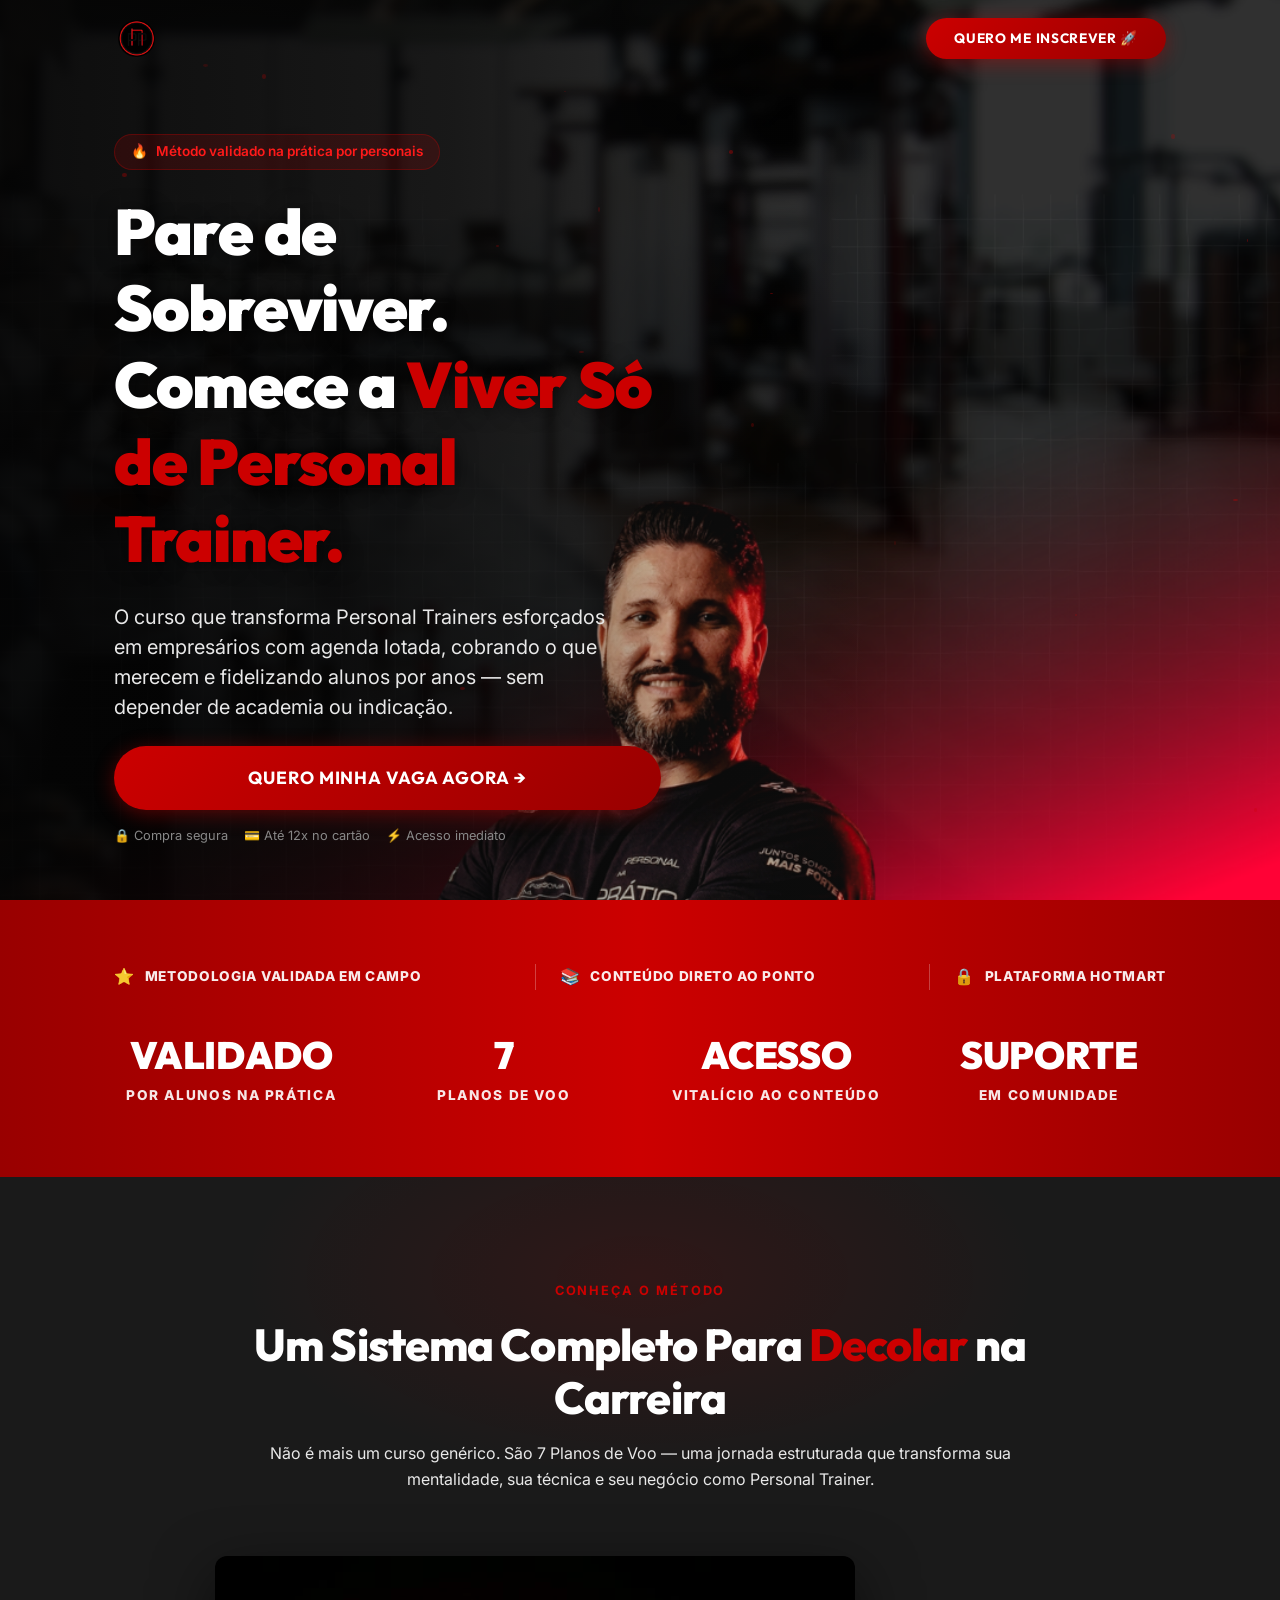
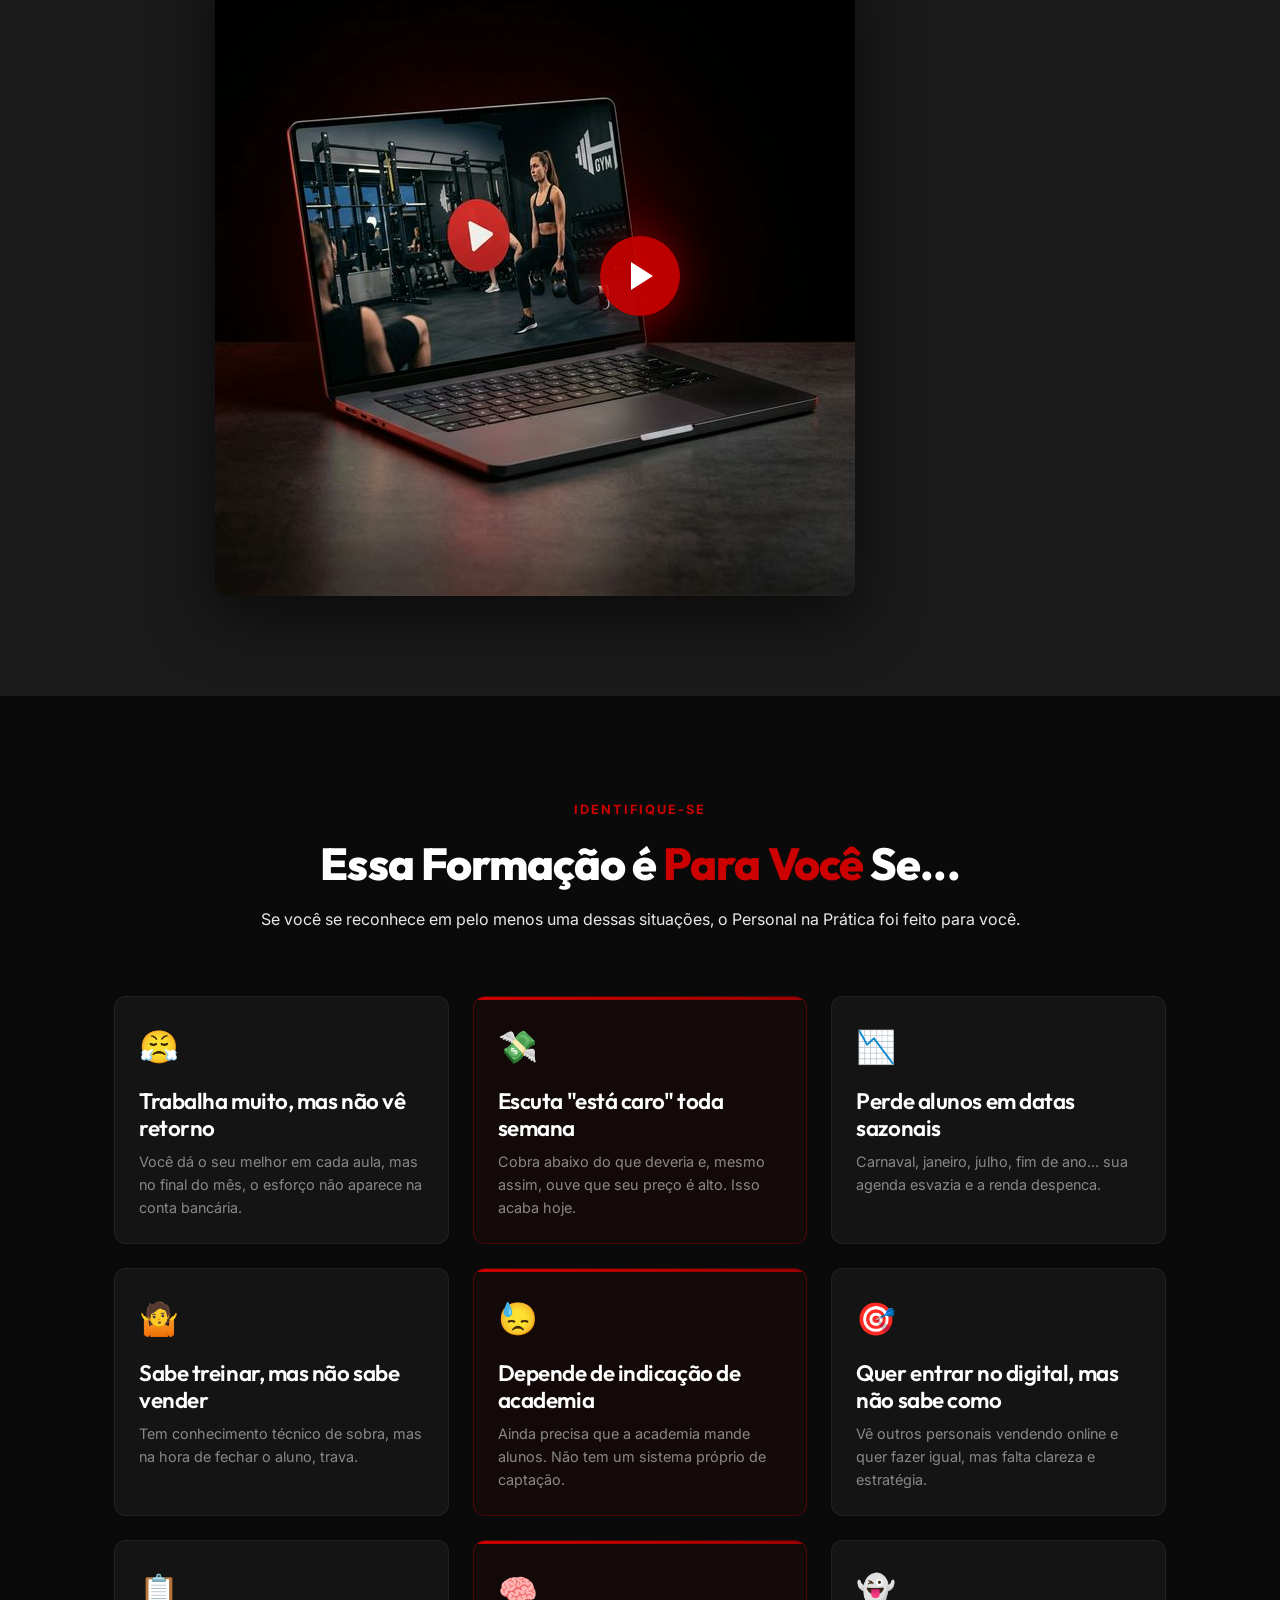
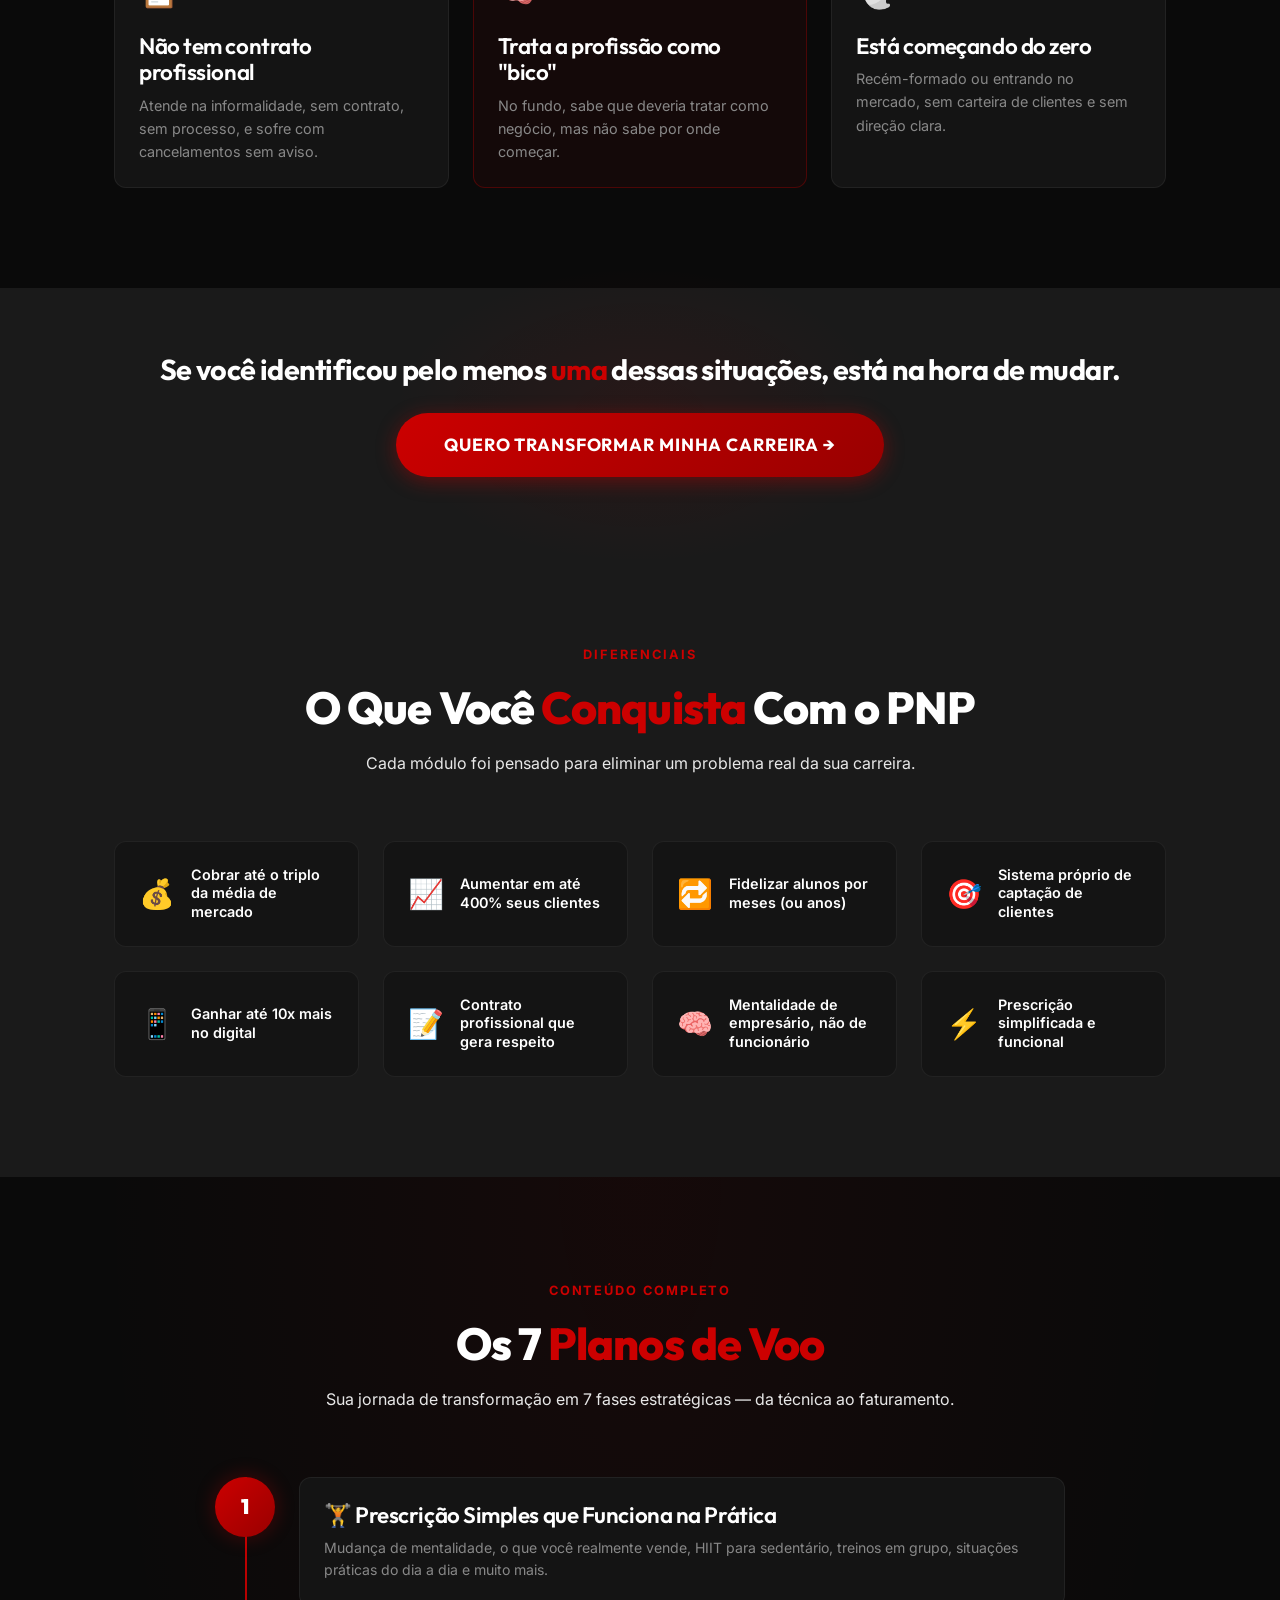
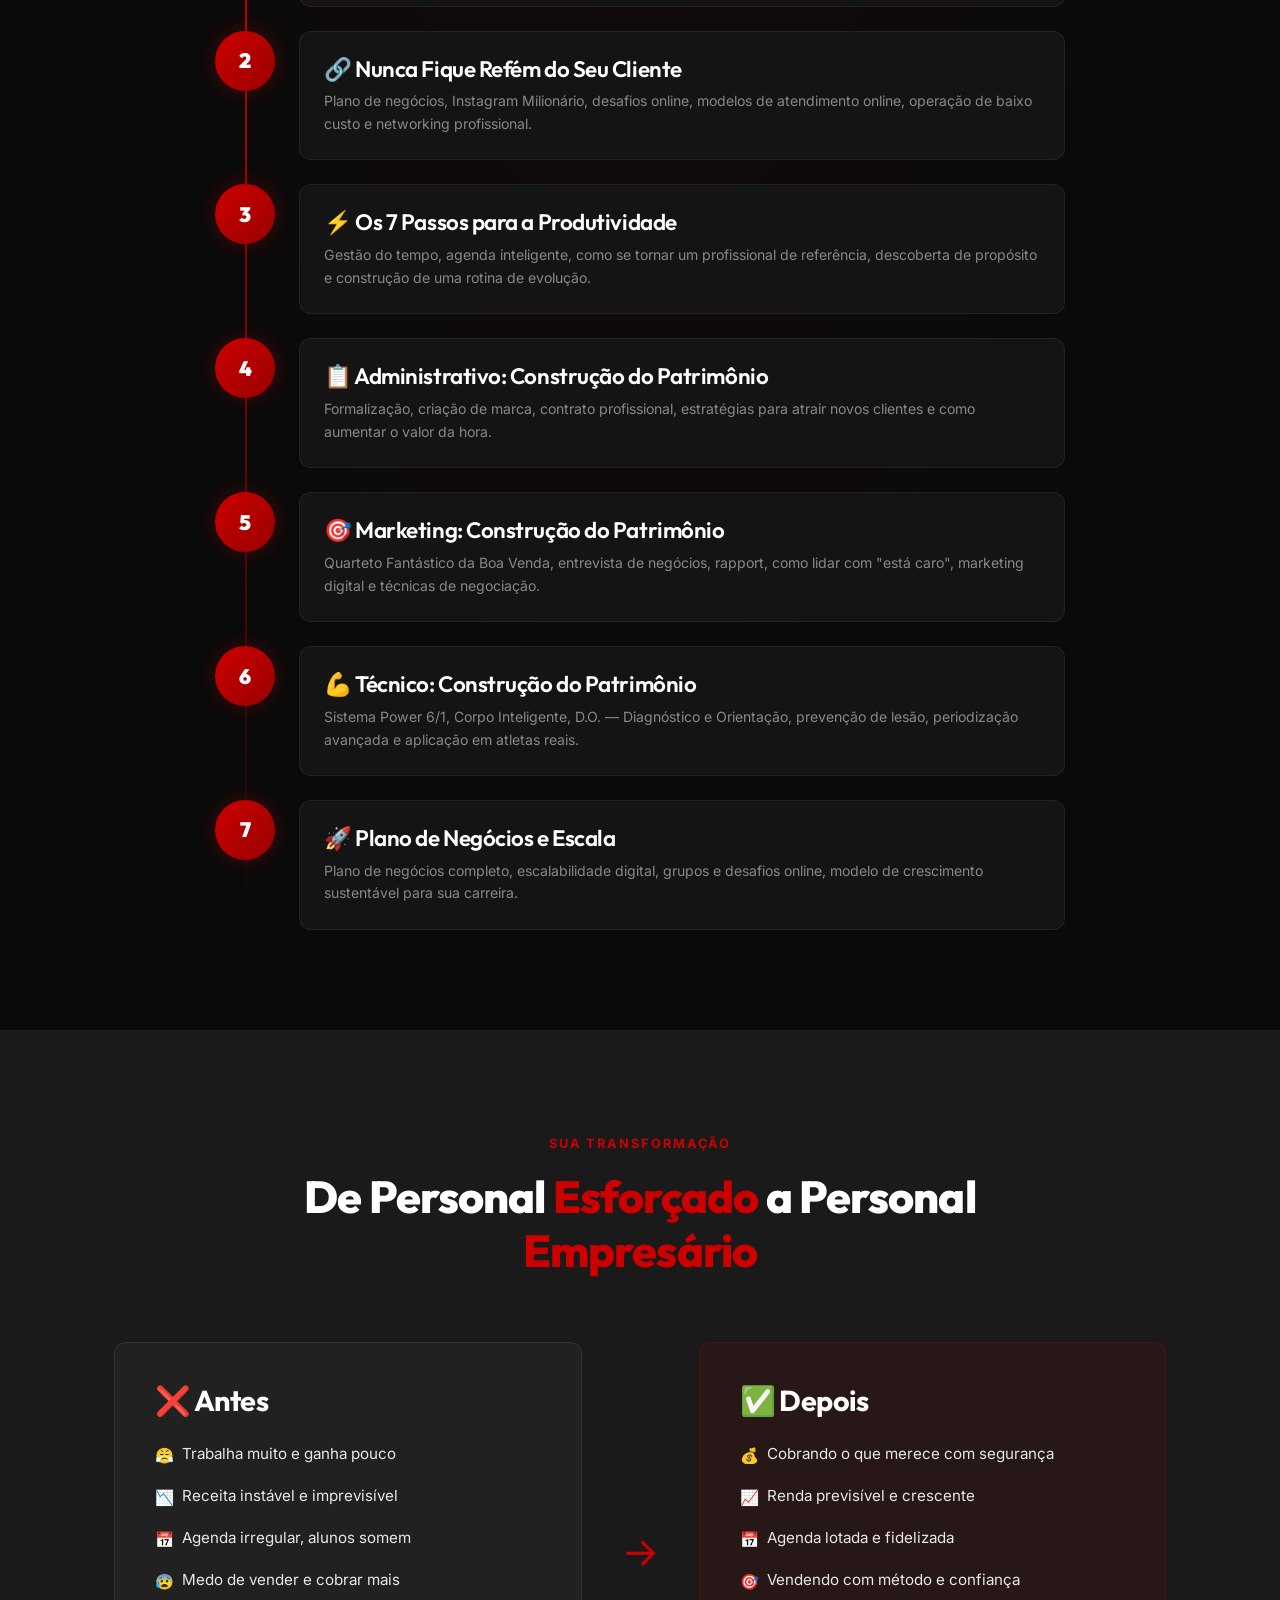
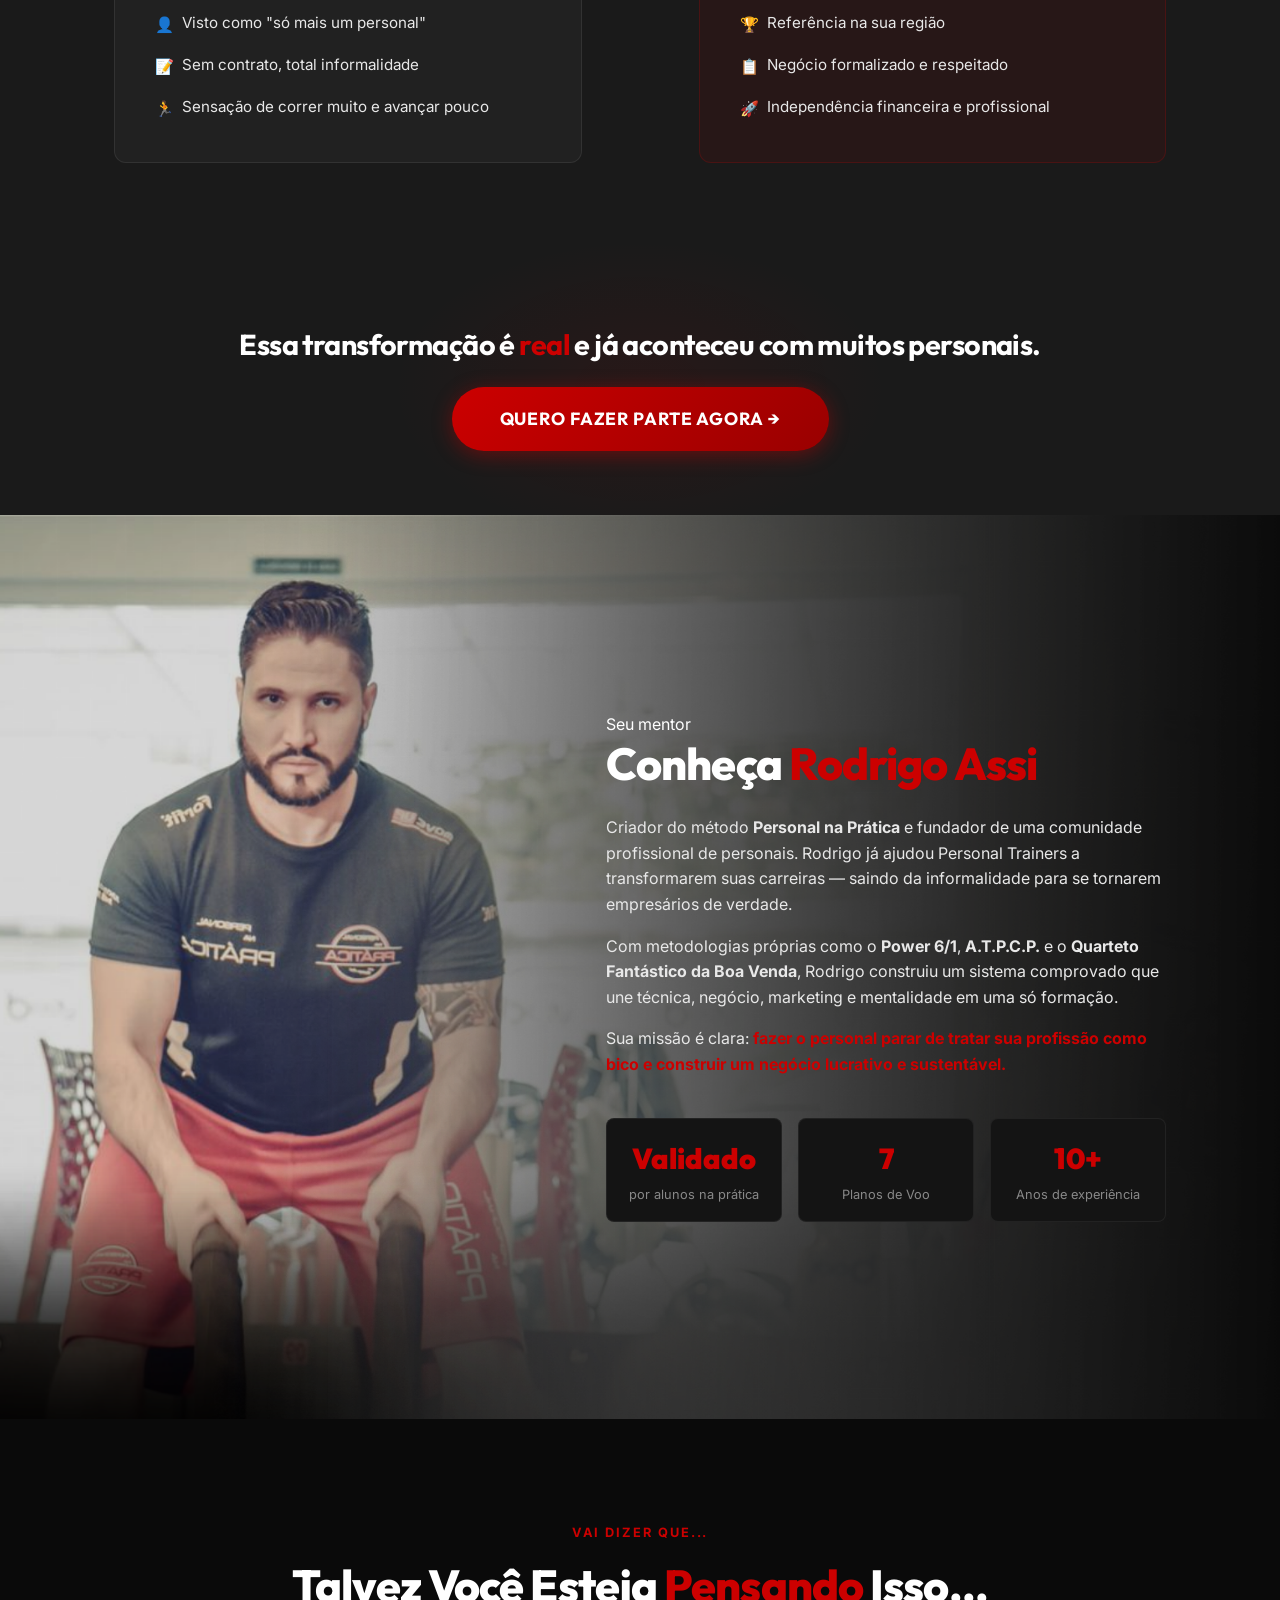
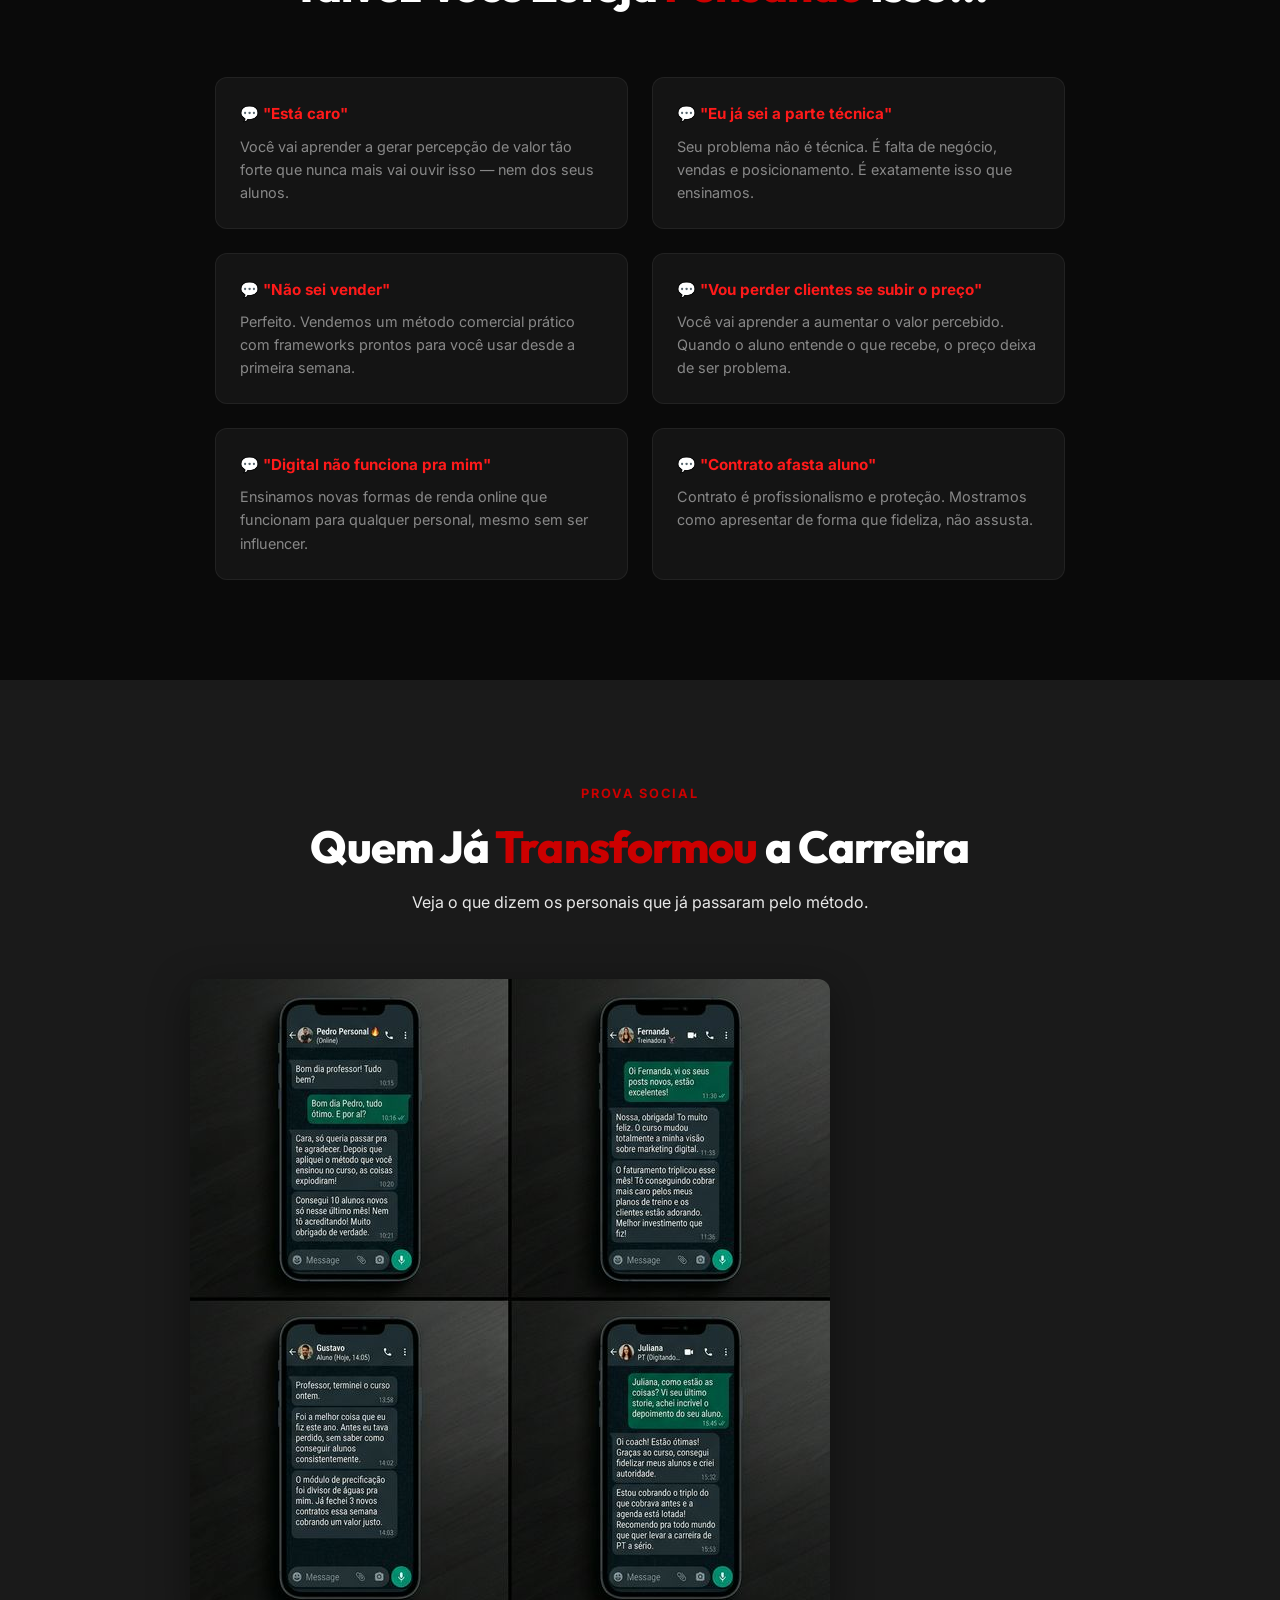
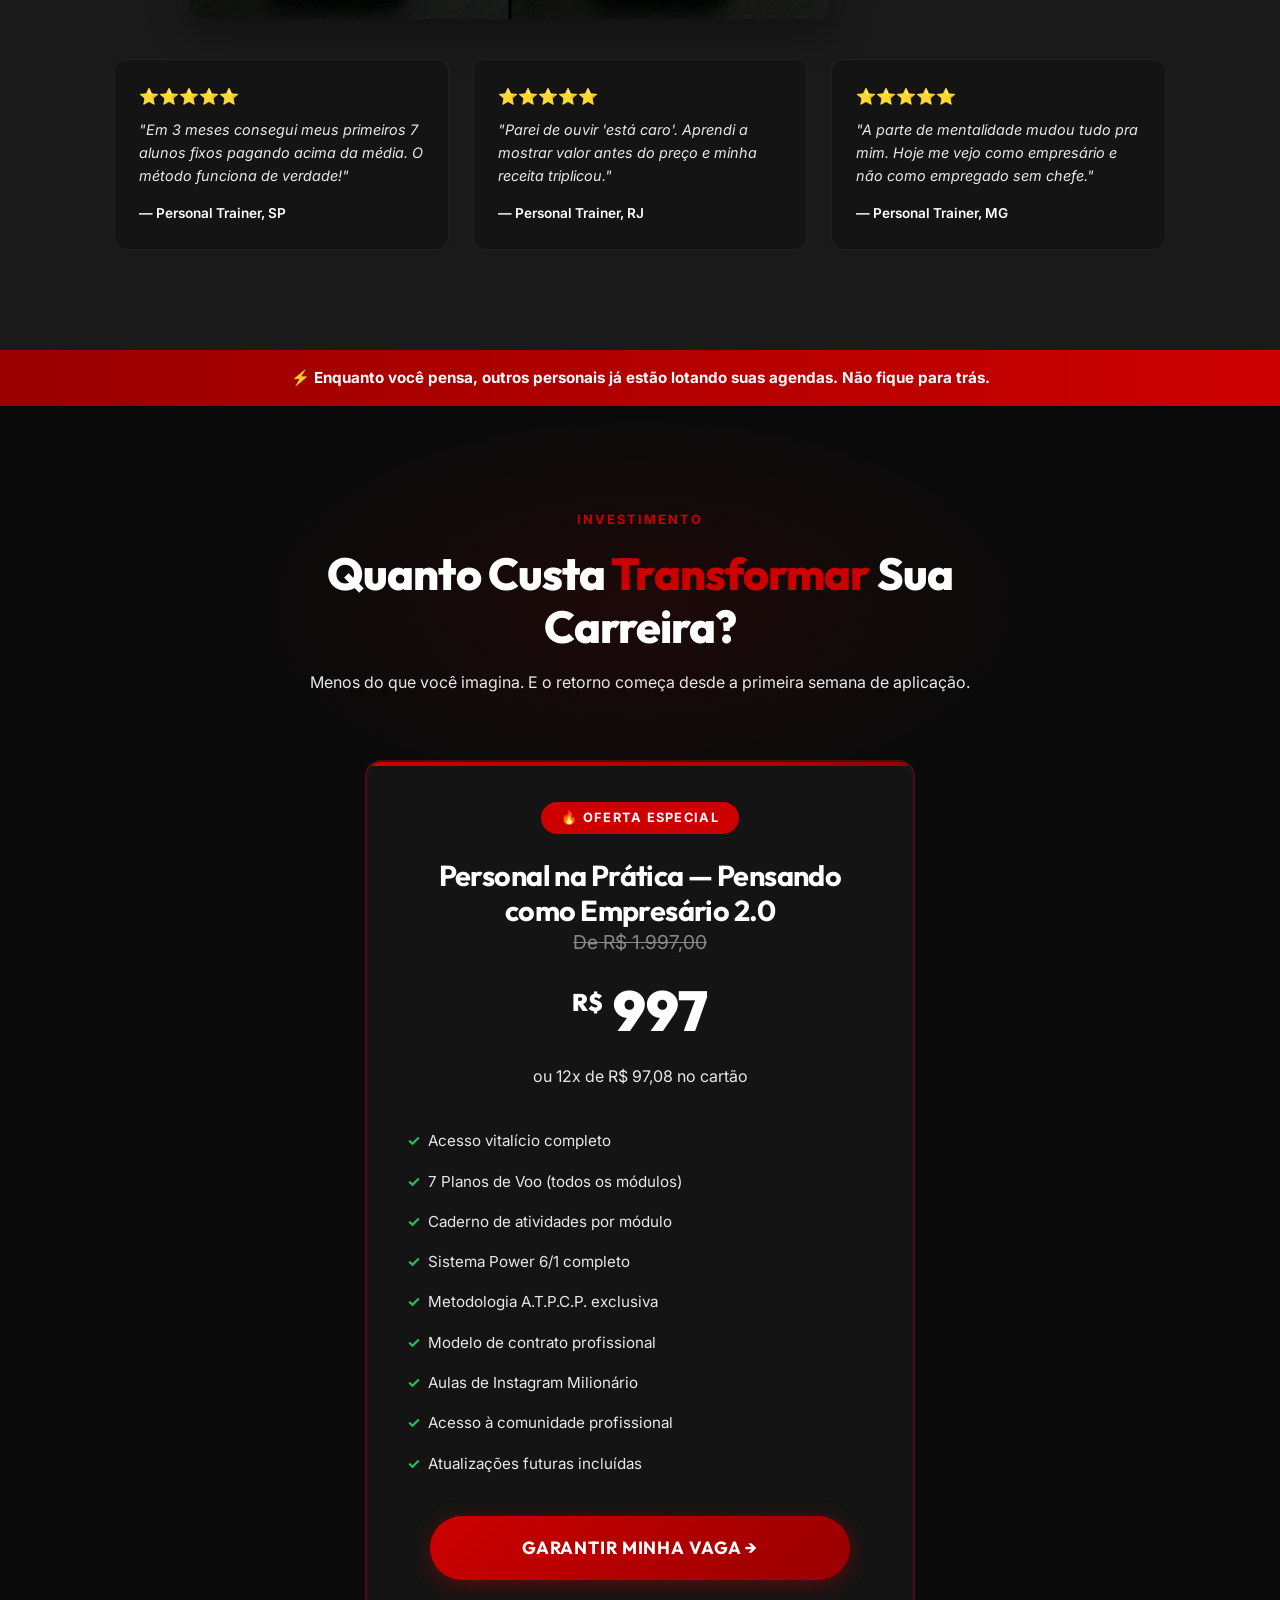
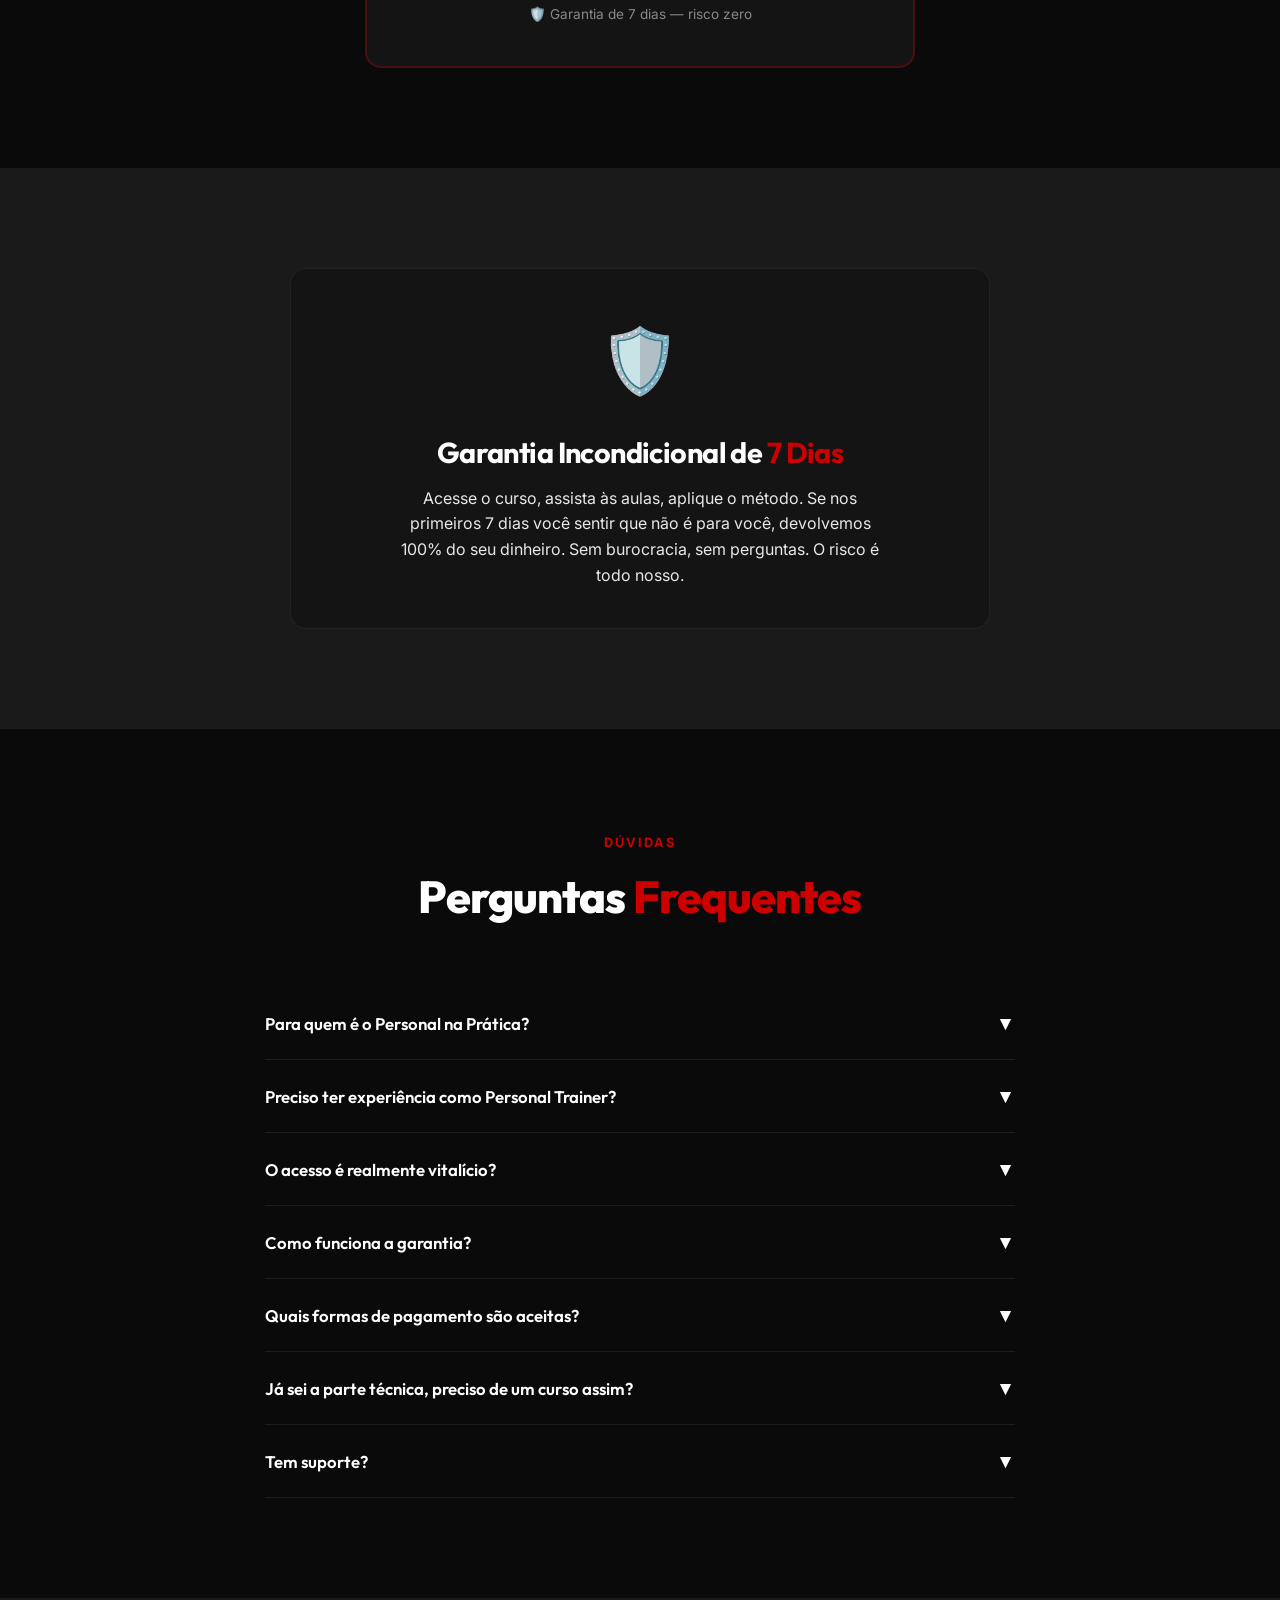
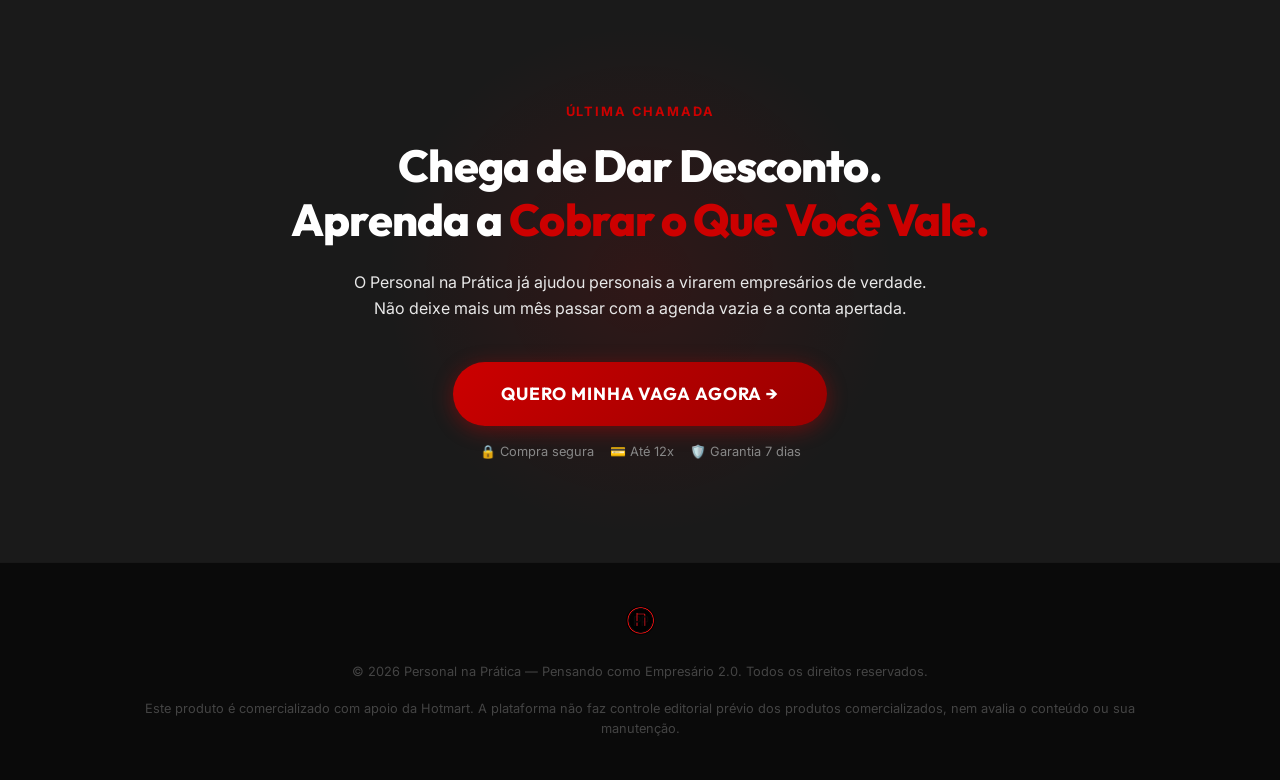
==== commit 5673109d: "adiciona nova imagem seção quem é o mentor" ====
--- a/index.html
+++ b/index.html
@@ -366,11 +366,8 @@
   <section class="section expert-section" id="expert">
     <div class="container">
       <div class="expert-grid animate-on-scroll">
-        <div class="expert-image">
-          <img src="assets/_Rodrigo Assi - lateralizado de braços estentidos para baixo .png" alt="Rodrigo Assi">
-        </div>
         <div class="expert-info">
-          <span class="section-label">Seu mentor</span>
+          <span>Seu mentor</span>
           <h2>Conheça <span class="text-red">Rodrigo Assi</span></h2>
           <p>
             Criador do método <strong>Personal na Prática</strong> e fundador de uma comunidade profissional de personais.
--- a/styles.css
+++ b/styles.css
@@ -827,6 +827,29 @@
   align-items: center;
 }
 
+.expert-info {
+  max-width: 560px;
+}
+
+@media (min-width: 1025px) {
+  .expert-section {
+    background-image: url('assets/secao-conheca-o-rodrigo-desktop.png');
+    background-size: cover;
+    background-position: center;
+    background-repeat: no-repeat;
+  }
+
+  .expert-section::before {
+    content: none;
+  }
+
+  .expert-grid {
+    grid-template-columns: 1fr;
+    justify-items: end;
+    min-height: clamp(520px, 55vw, 720px);
+  }
+}
+
 .expert-image {
   position: relative;
 }
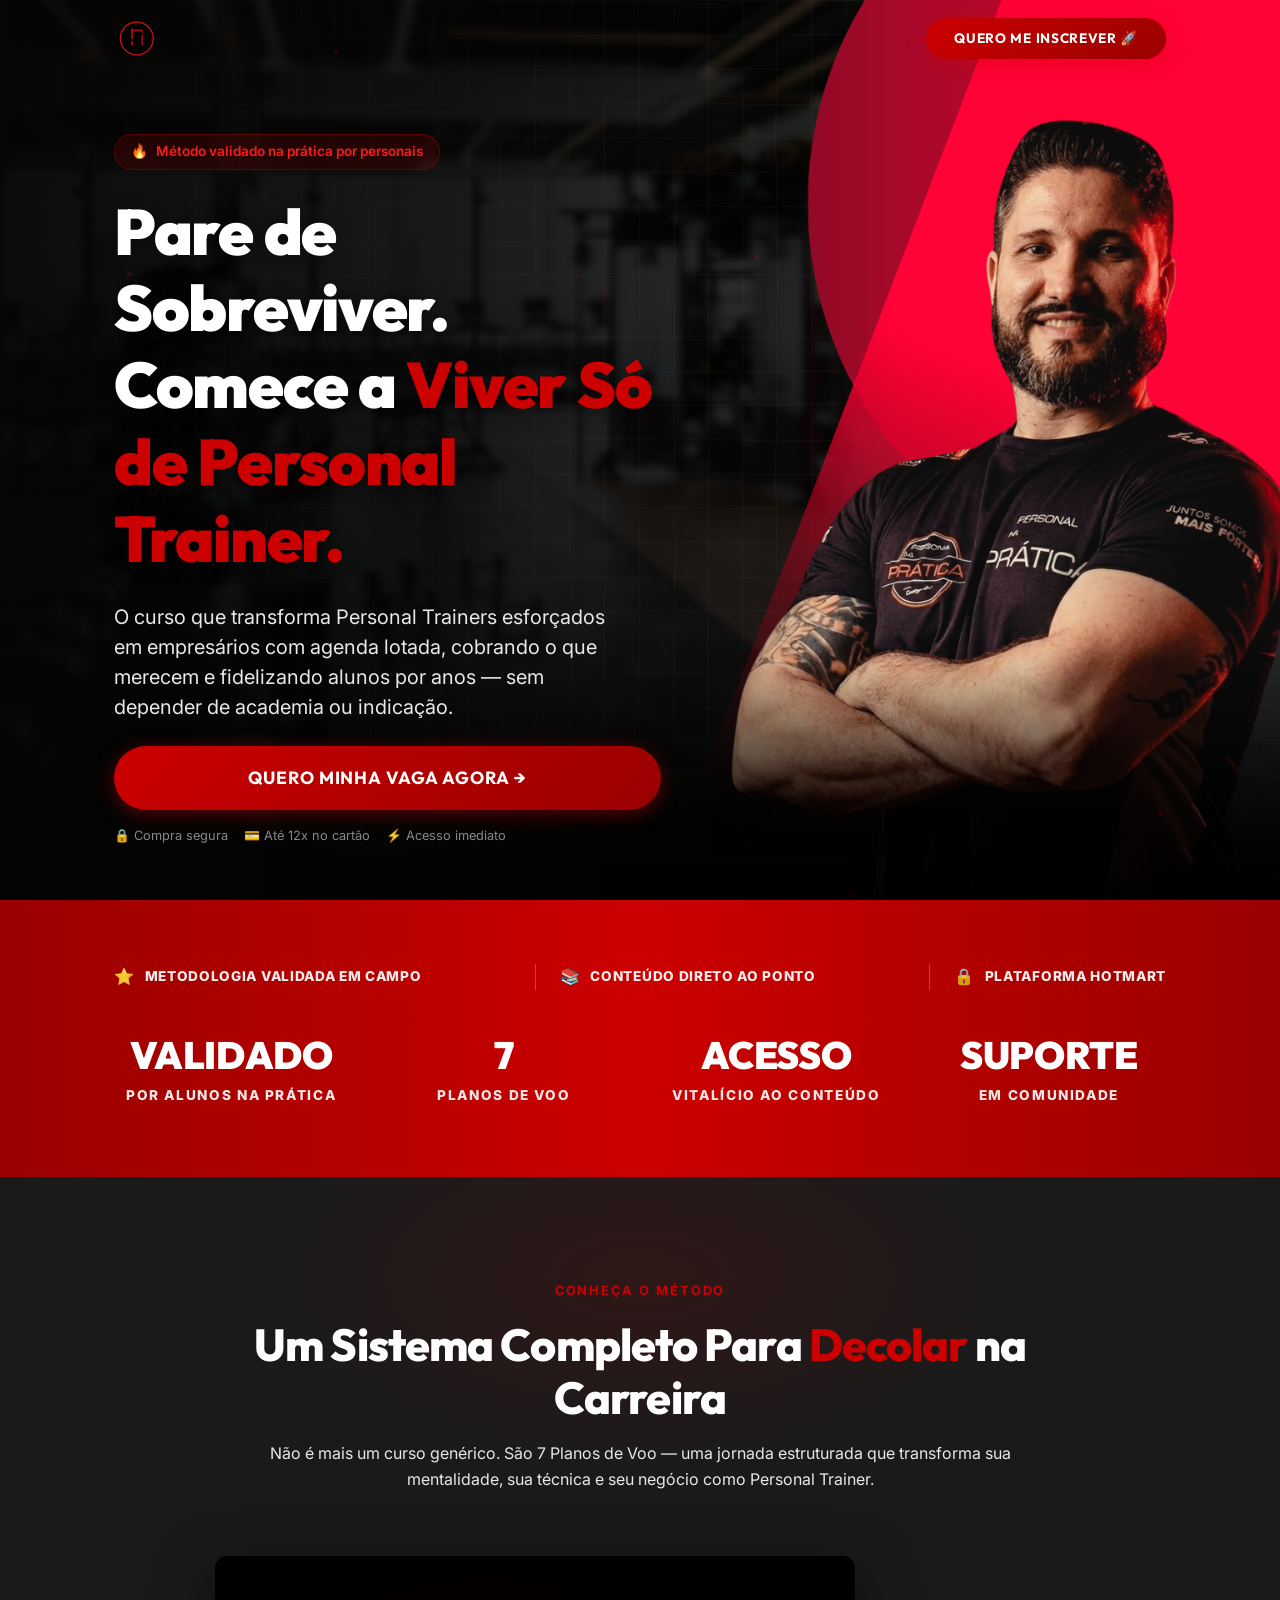
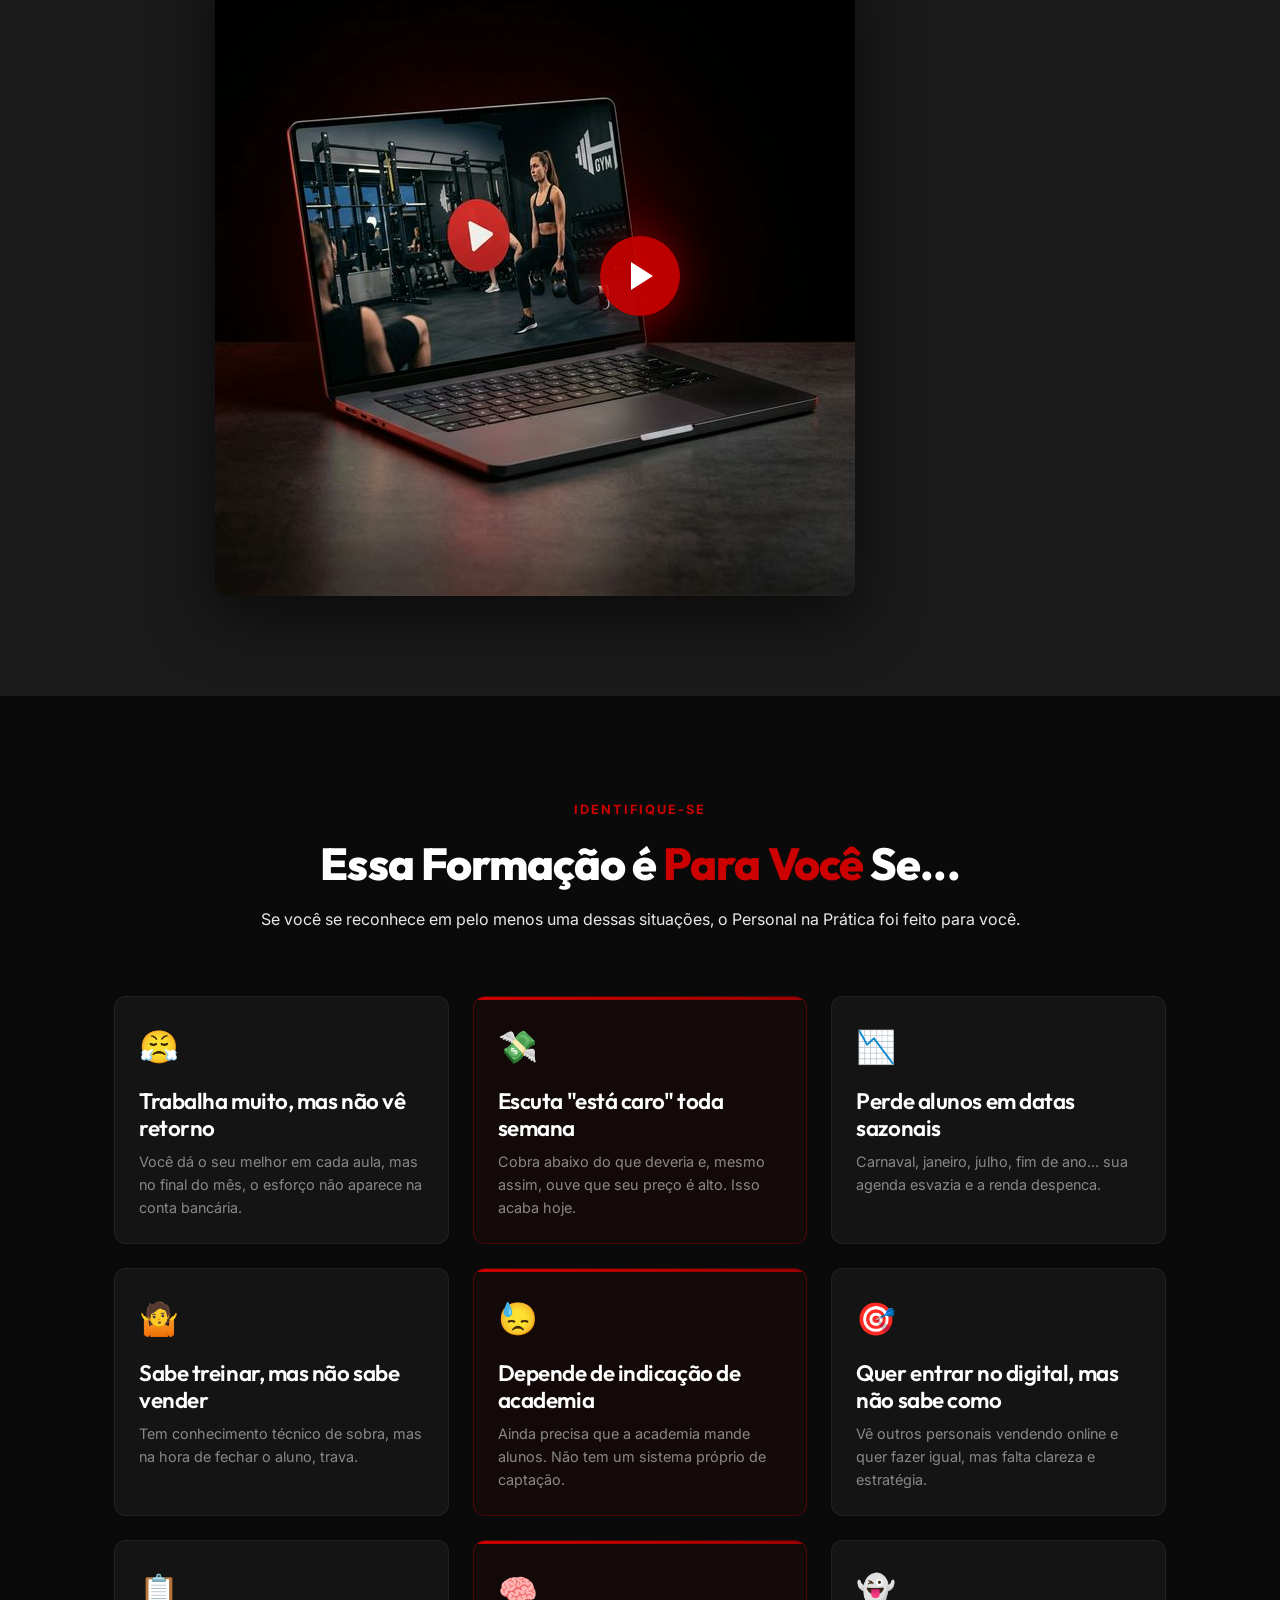
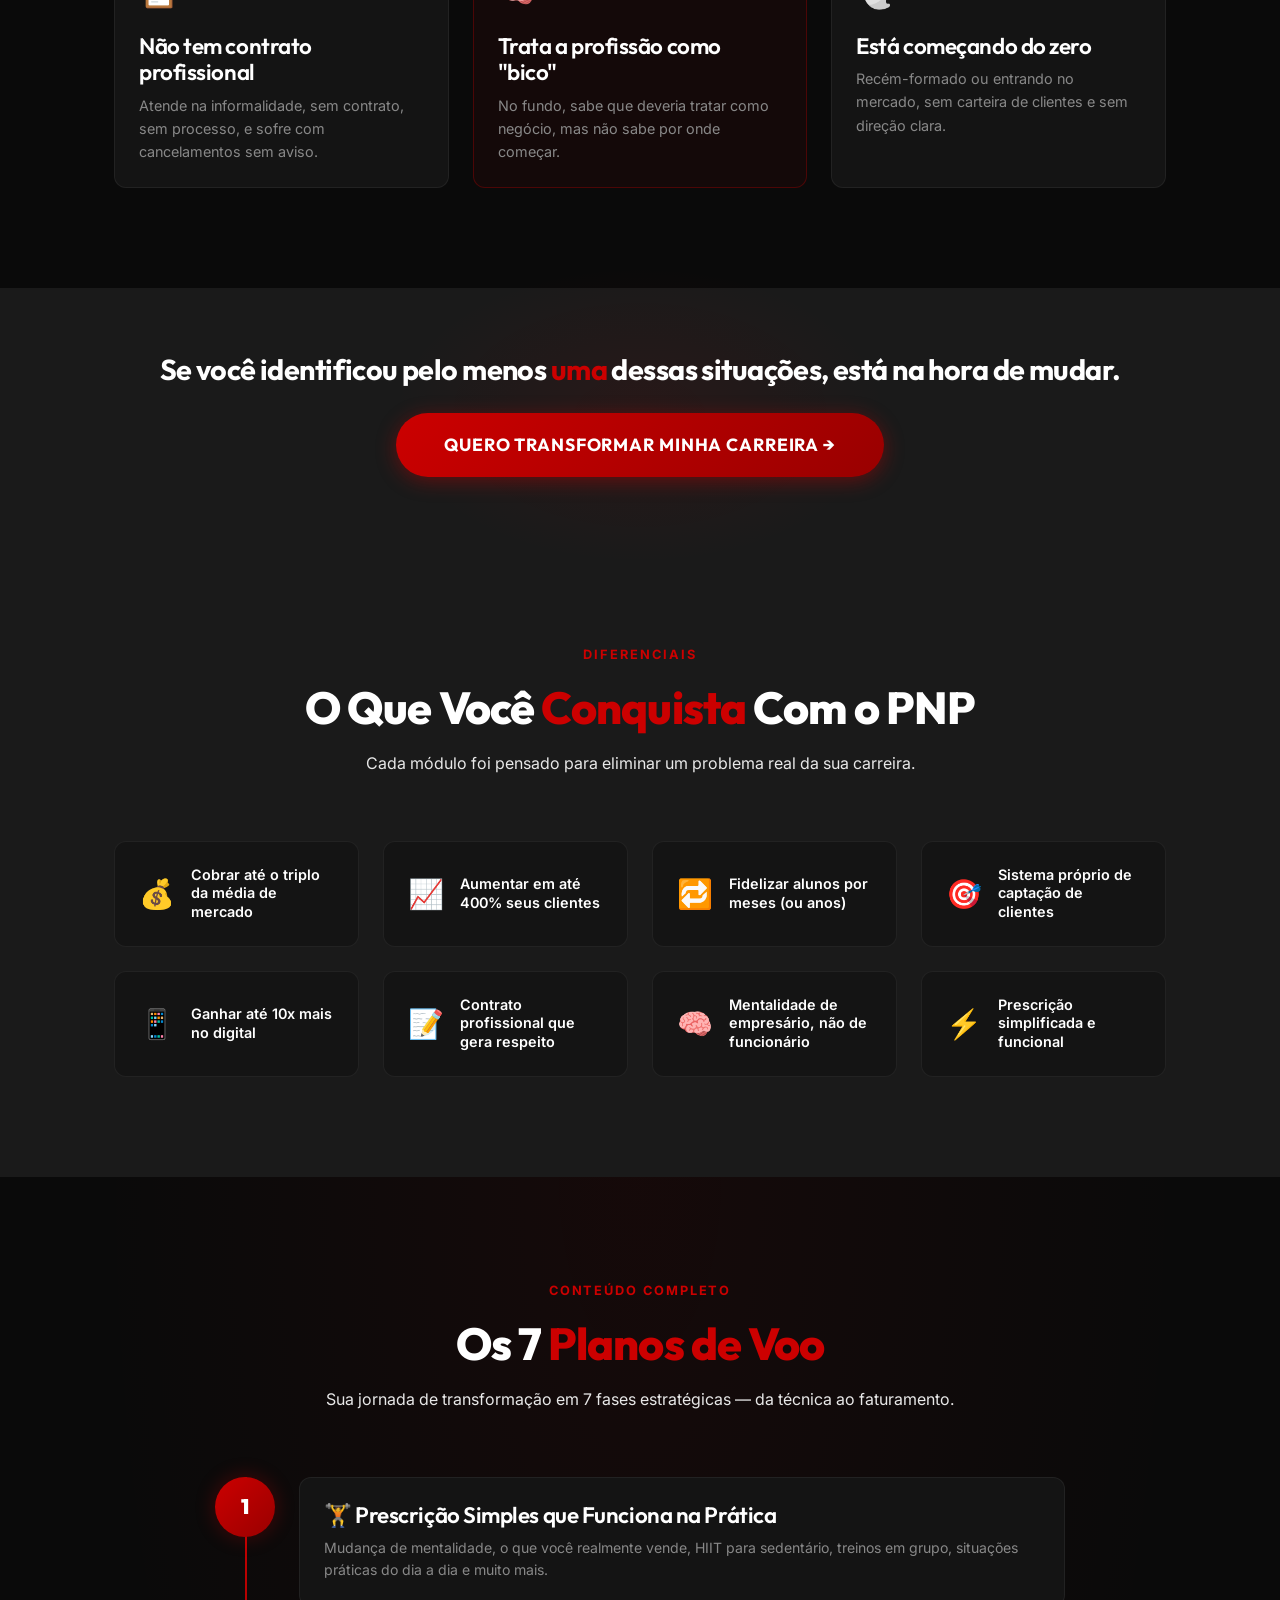
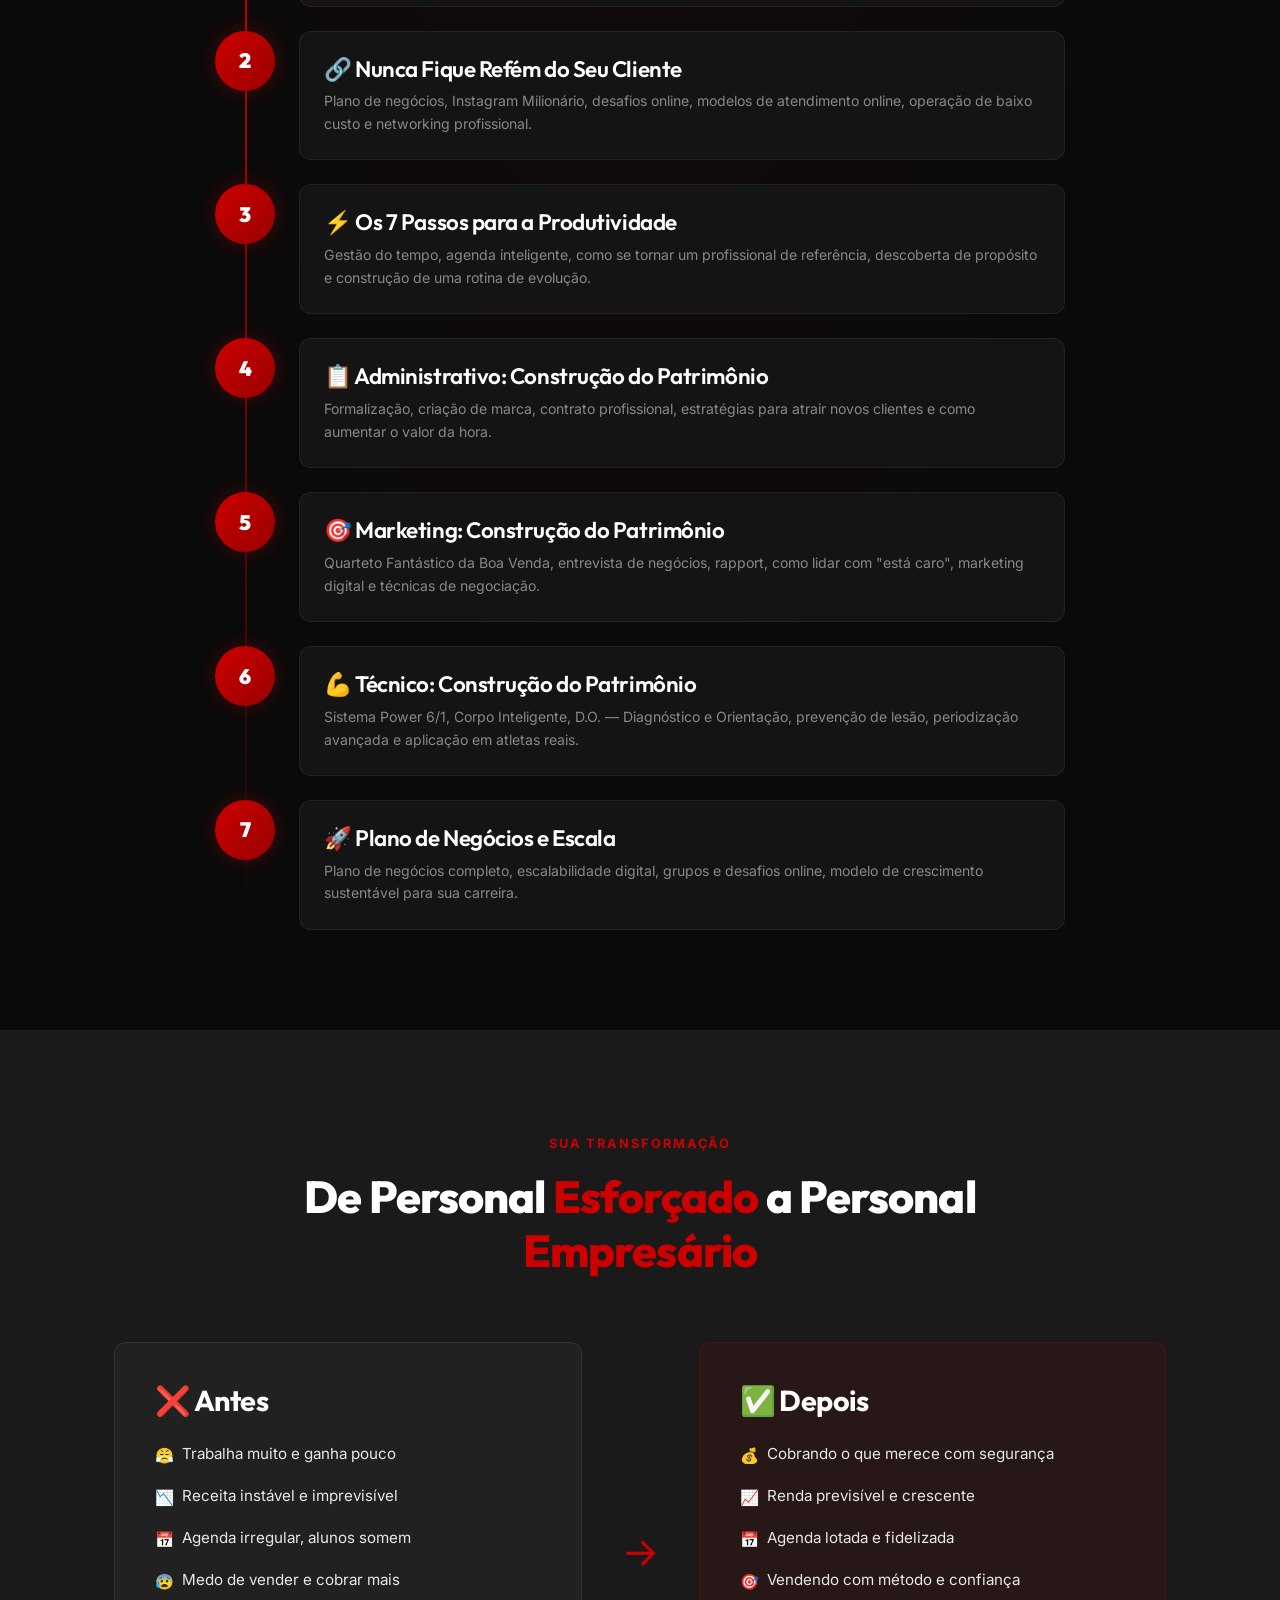
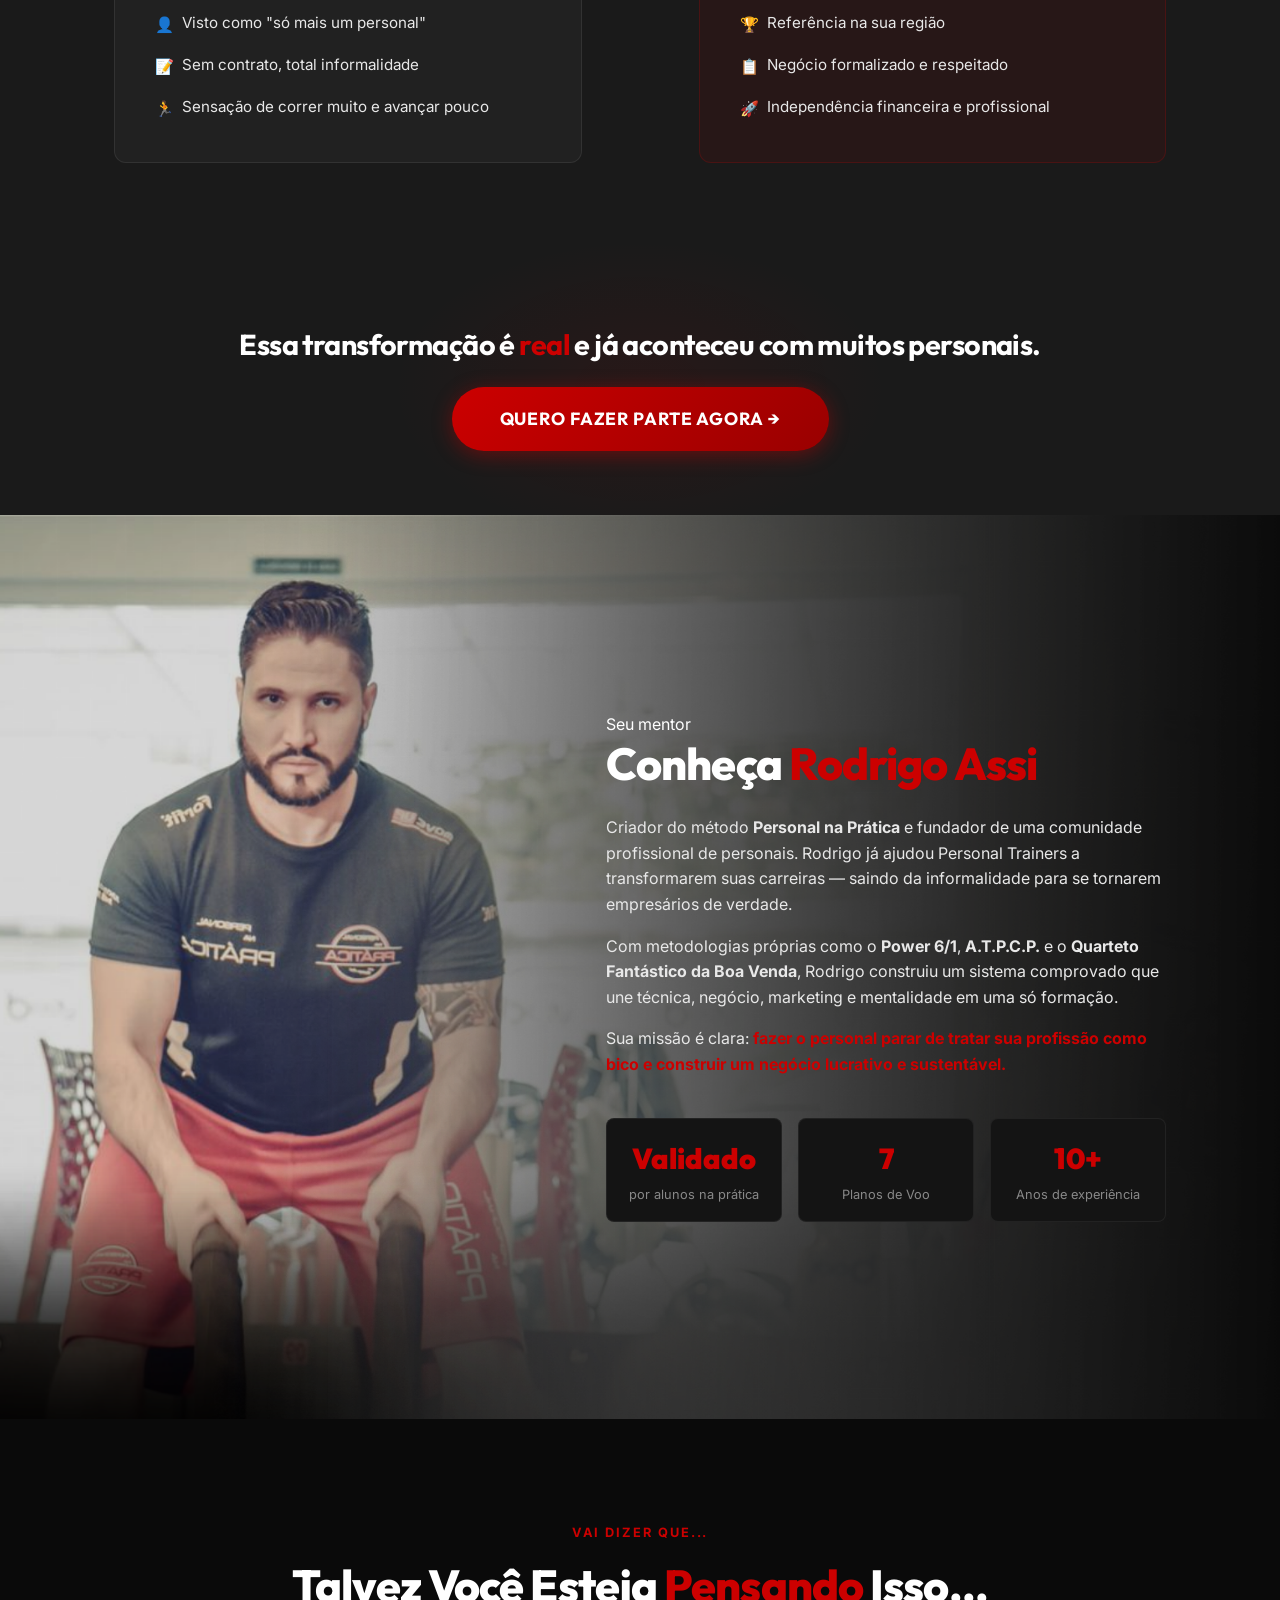
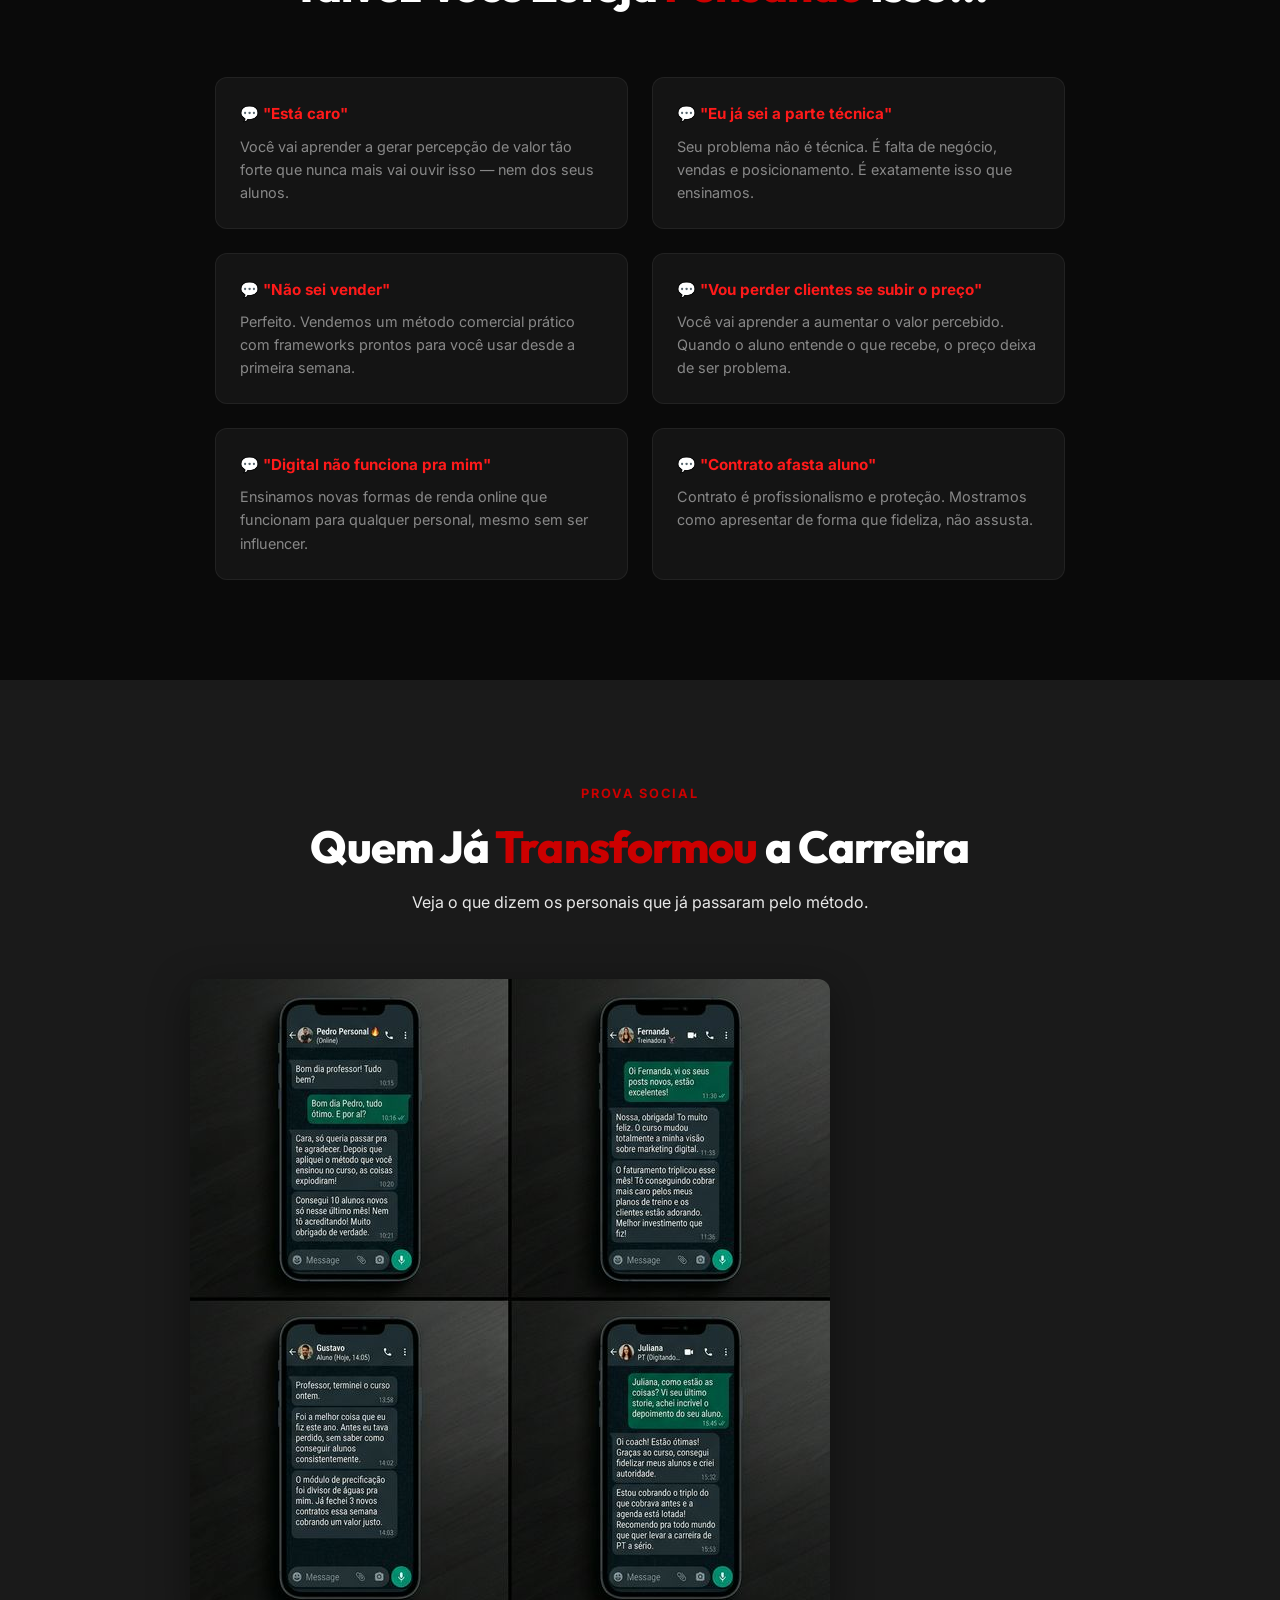
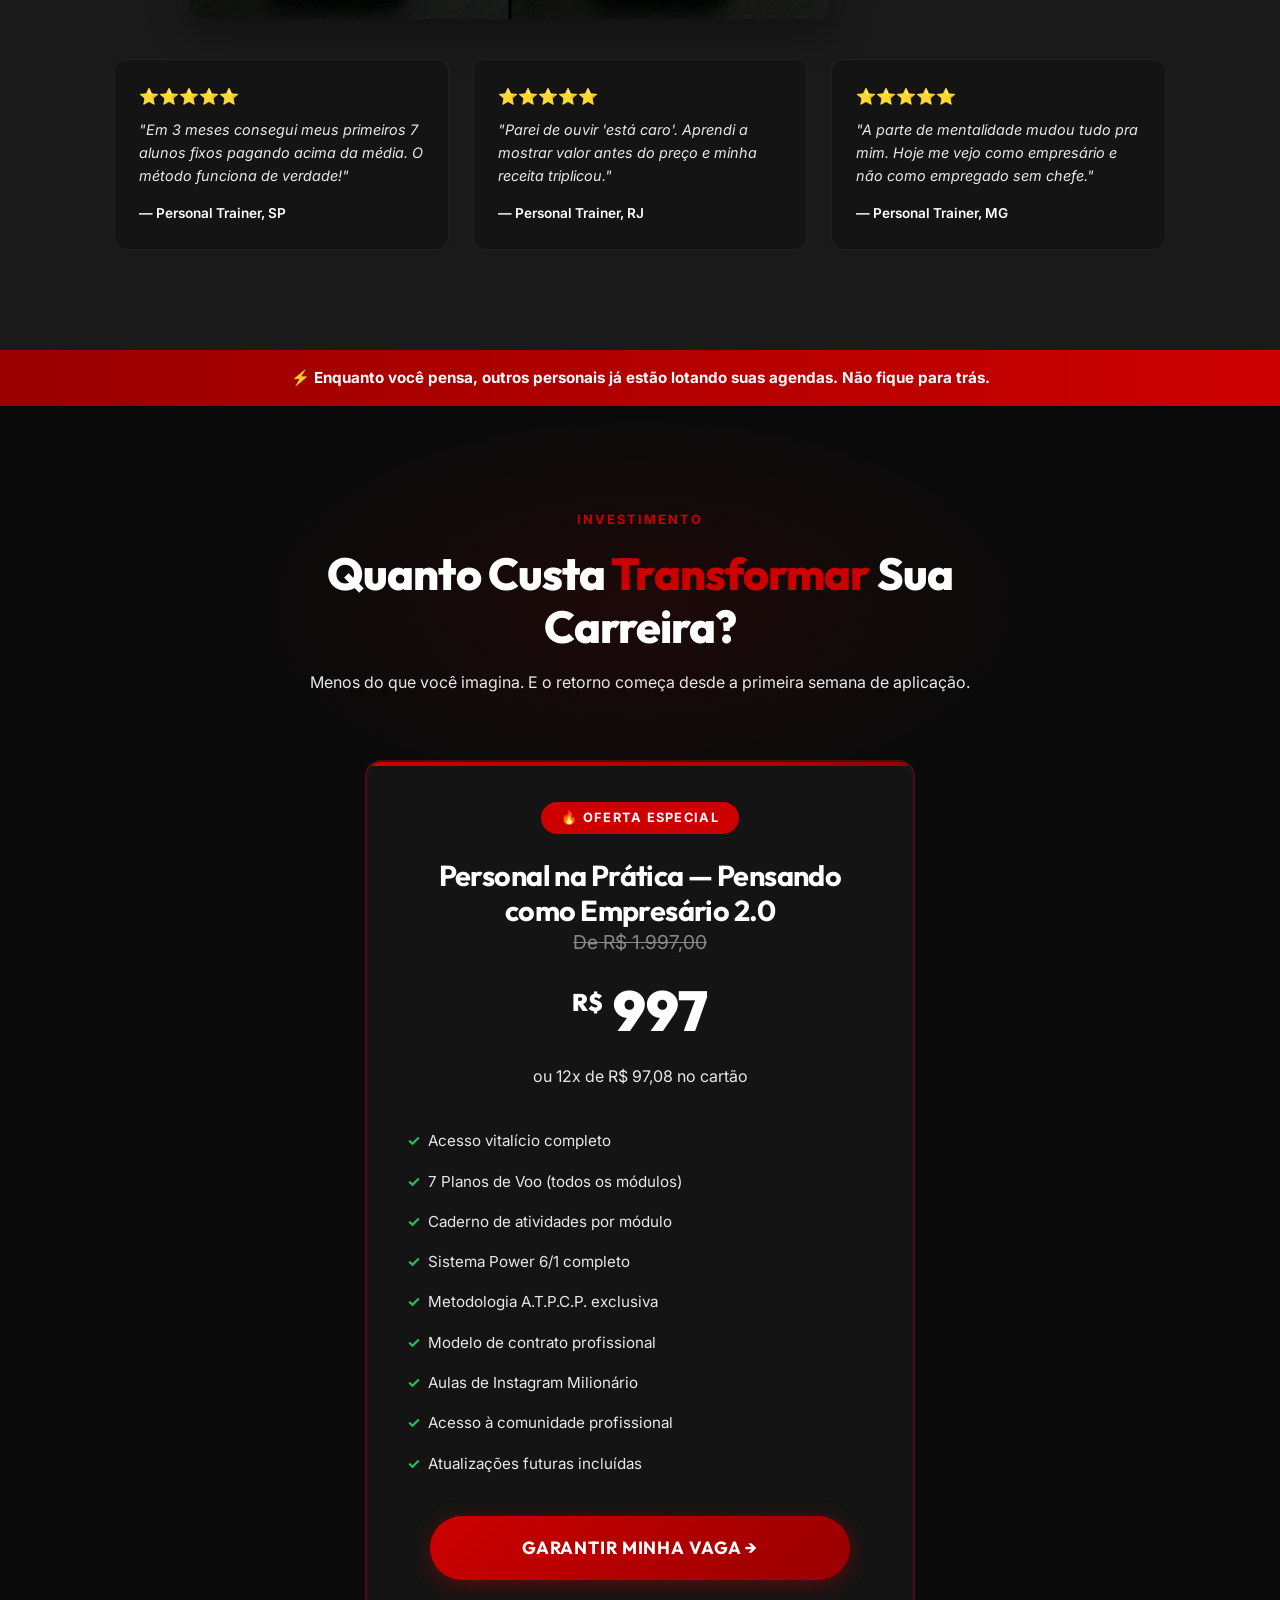
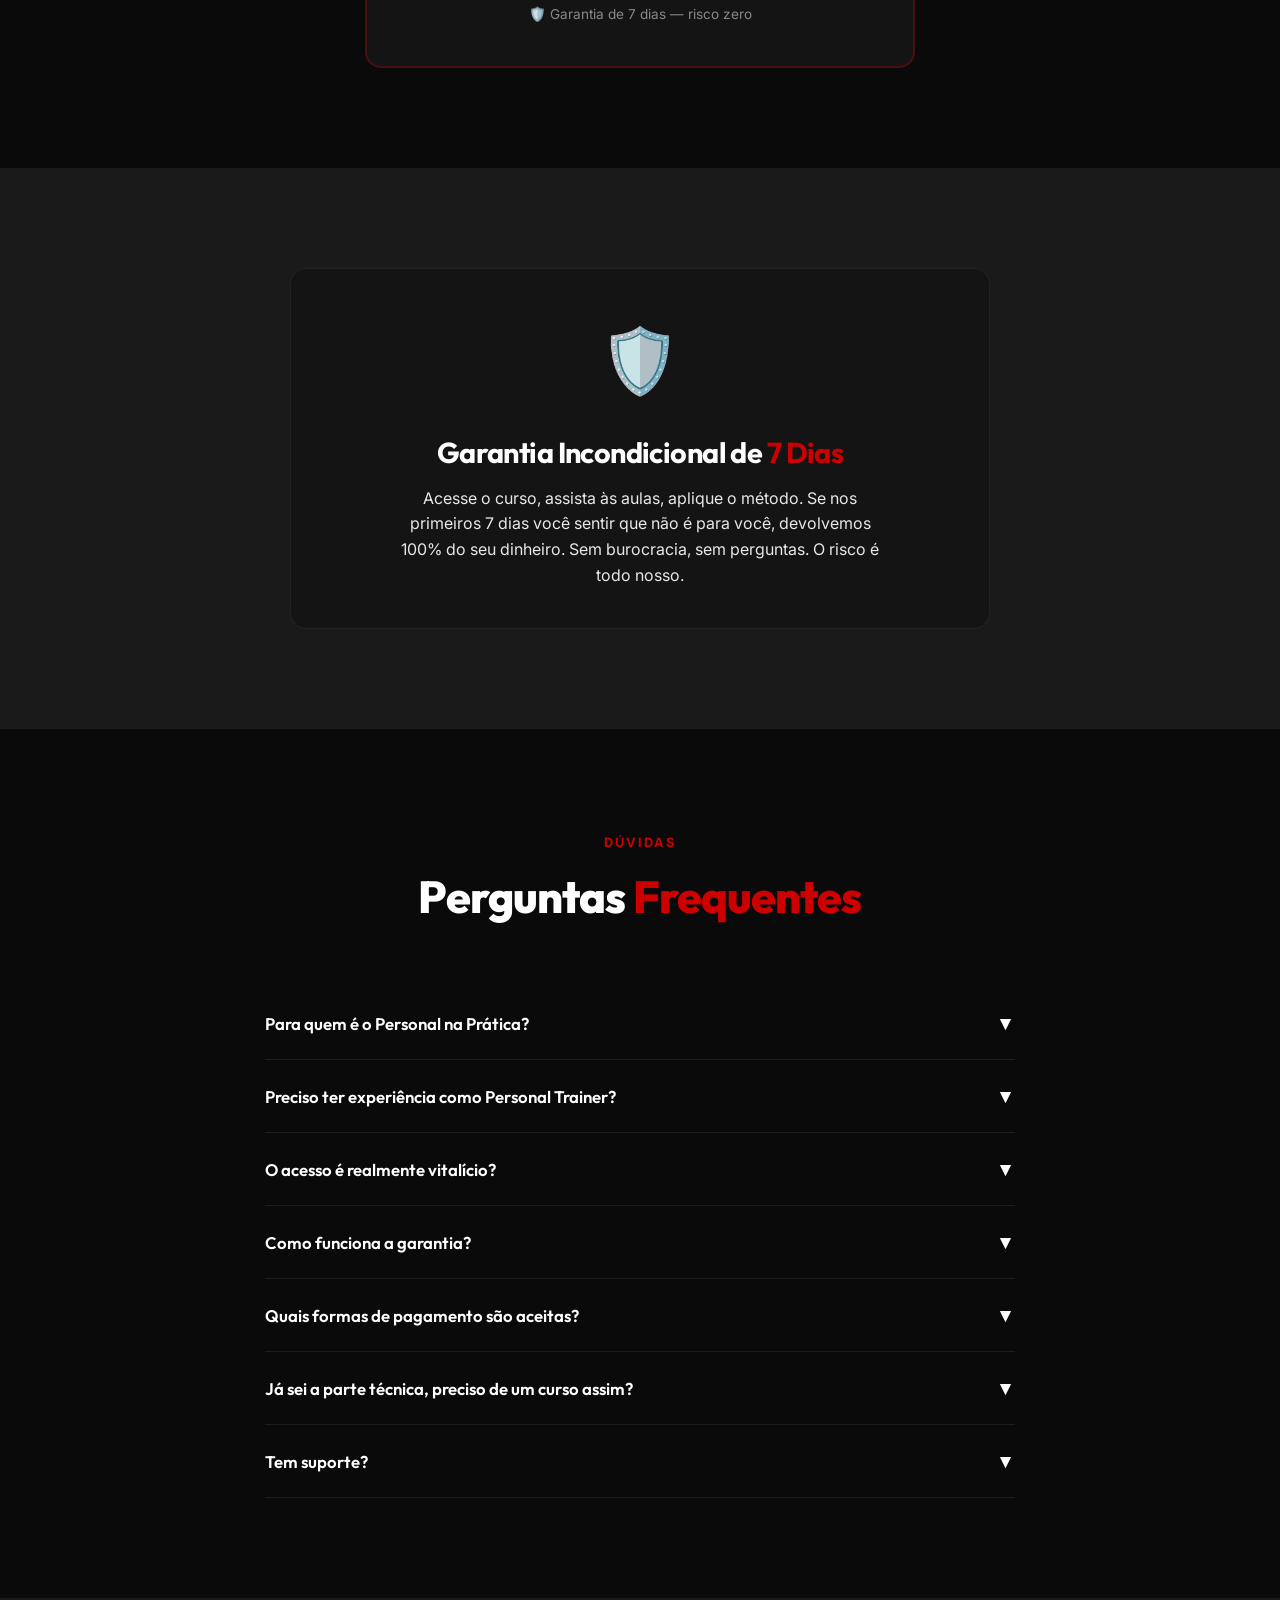
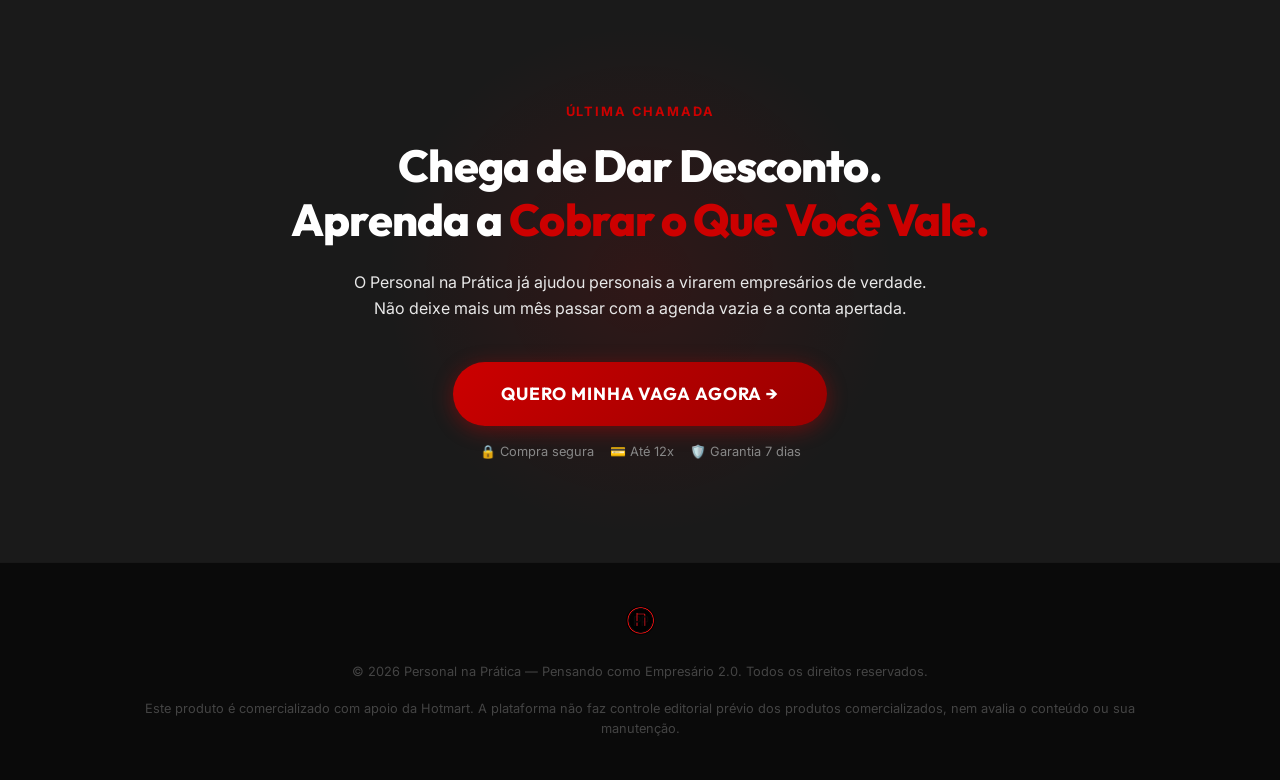
==== commit dcb15931: "altera responsividade de imagem seção quem é o mentor" ====
--- a/index.html
+++ b/index.html
@@ -367,6 +367,9 @@
     <div class="container">
       <div class="expert-grid animate-on-scroll">
         <div class="expert-info">
+          <div class="expert-mobile-image">
+            <img src="assets/secao-conheca-o-rodrigo-mobile.png" alt="">
+          </div>
           <span>Seu mentor</span>
           <h2>Conheça <span class="text-red">Rodrigo Assi</span></h2>
           <p>
--- a/styles.css
+++ b/styles.css
@@ -827,6 +827,27 @@
   align-items: center;
 }
 
+.expert-mobile-image {
+  display: none;
+}
+
+.expert-mobile-image img {
+  width: 100%;
+  max-width: 520px;
+  margin: 0 auto var(--space-md);
+  border-radius: var(--radius-md);
+}
+
+.expert-info > span:first-child {
+  display: inline-block;
+  font-size: 0.8rem;
+  font-weight: 700;
+  color: var(--red-primary);
+  text-transform: uppercase;
+  letter-spacing: 0.15em;
+  margin-bottom: var(--space-sm);
+}
+
 .expert-info {
   max-width: 560px;
 }
@@ -847,6 +868,16 @@
     grid-template-columns: 1fr;
     justify-items: end;
     min-height: clamp(520px, 55vw, 720px);
+  }
+}
+
+@media (max-width: 1024px) {
+  .expert-mobile-image {
+    display: block;
+  }
+
+  .expert-info {
+    margin: 0 auto;
   }
 }
 
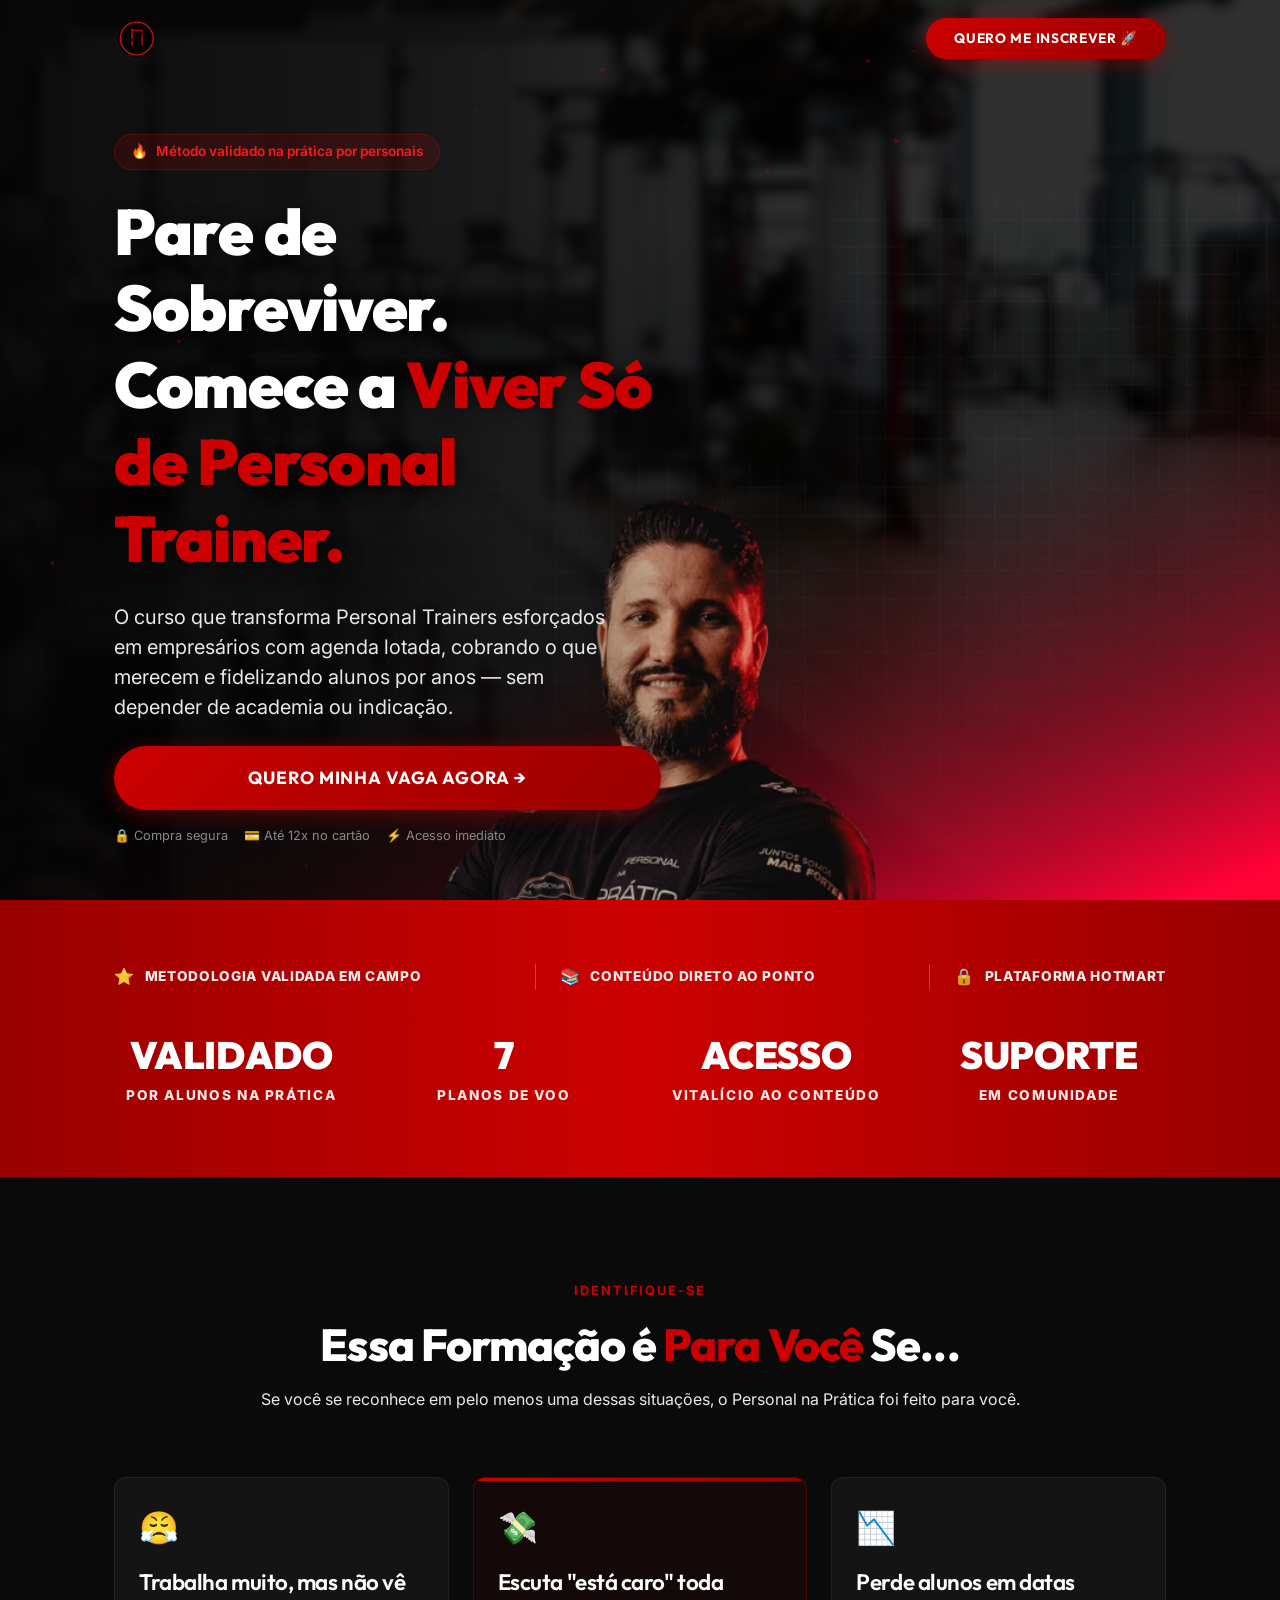
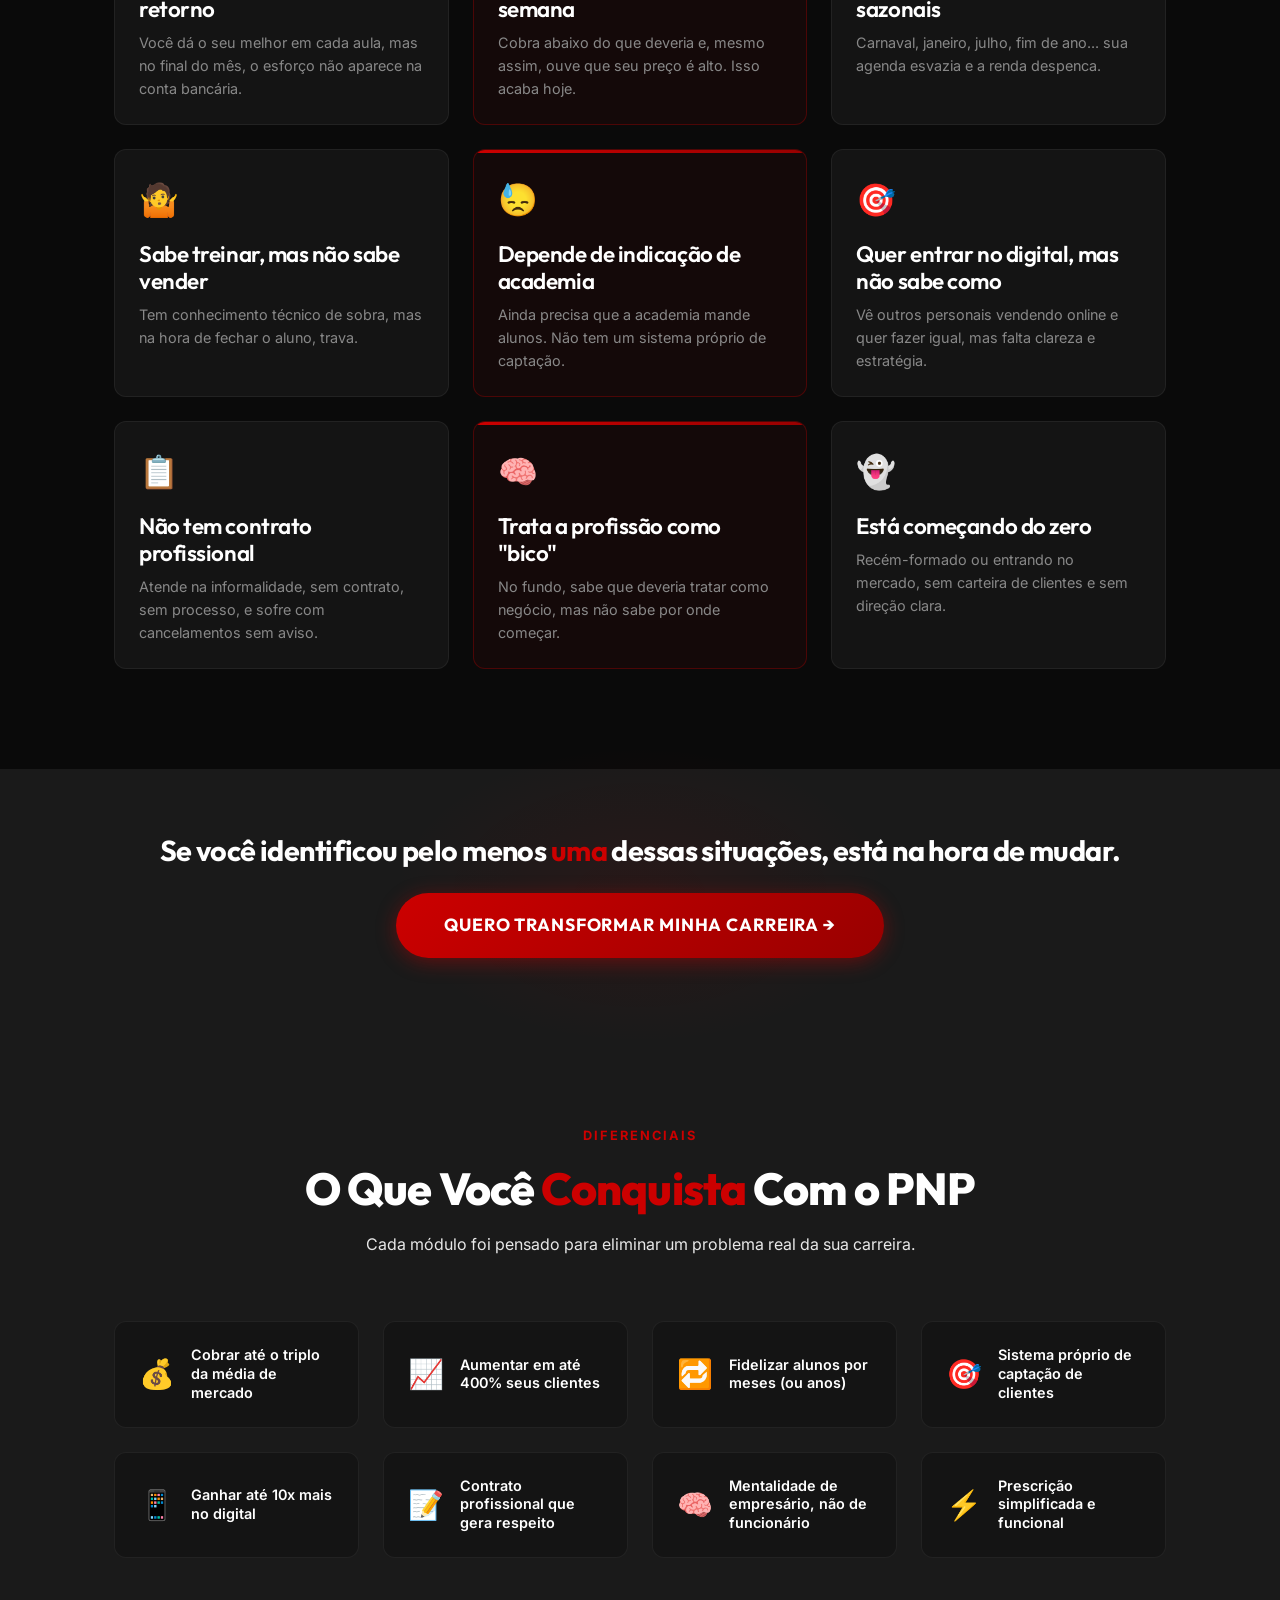
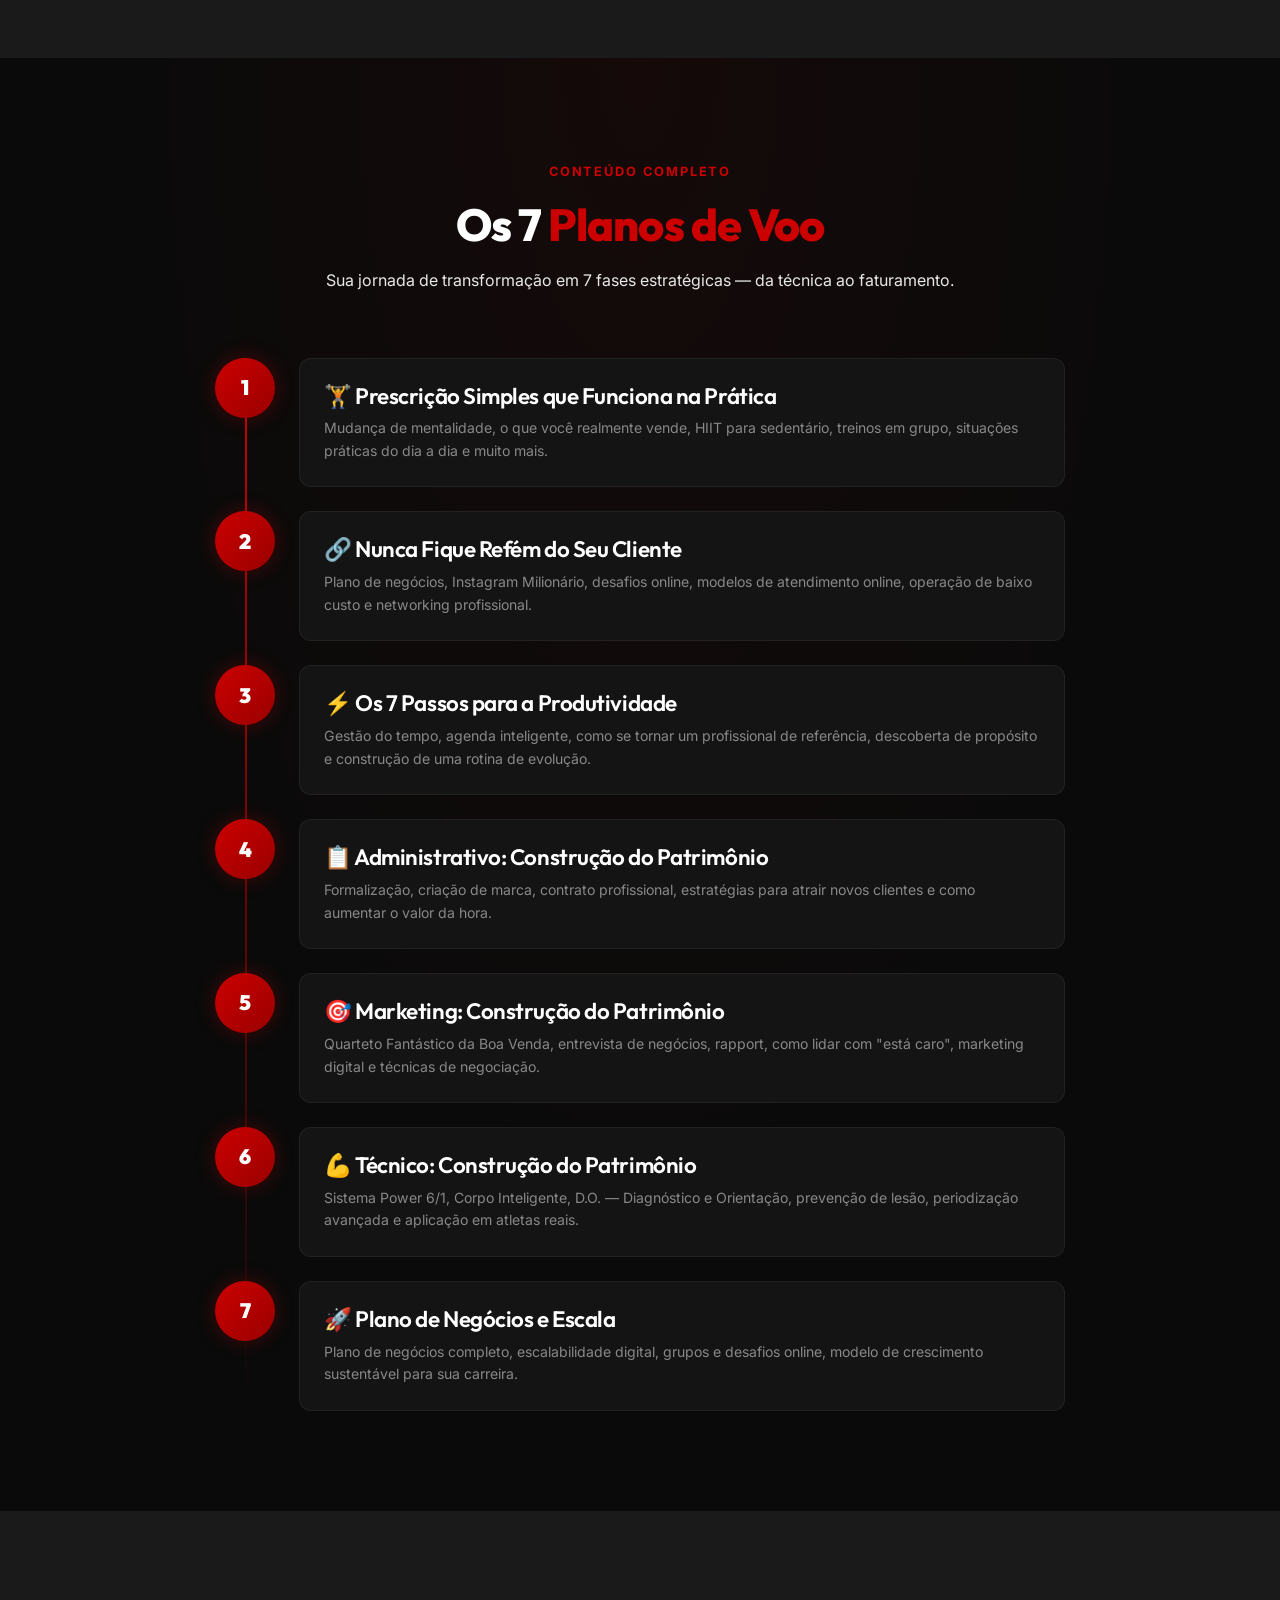
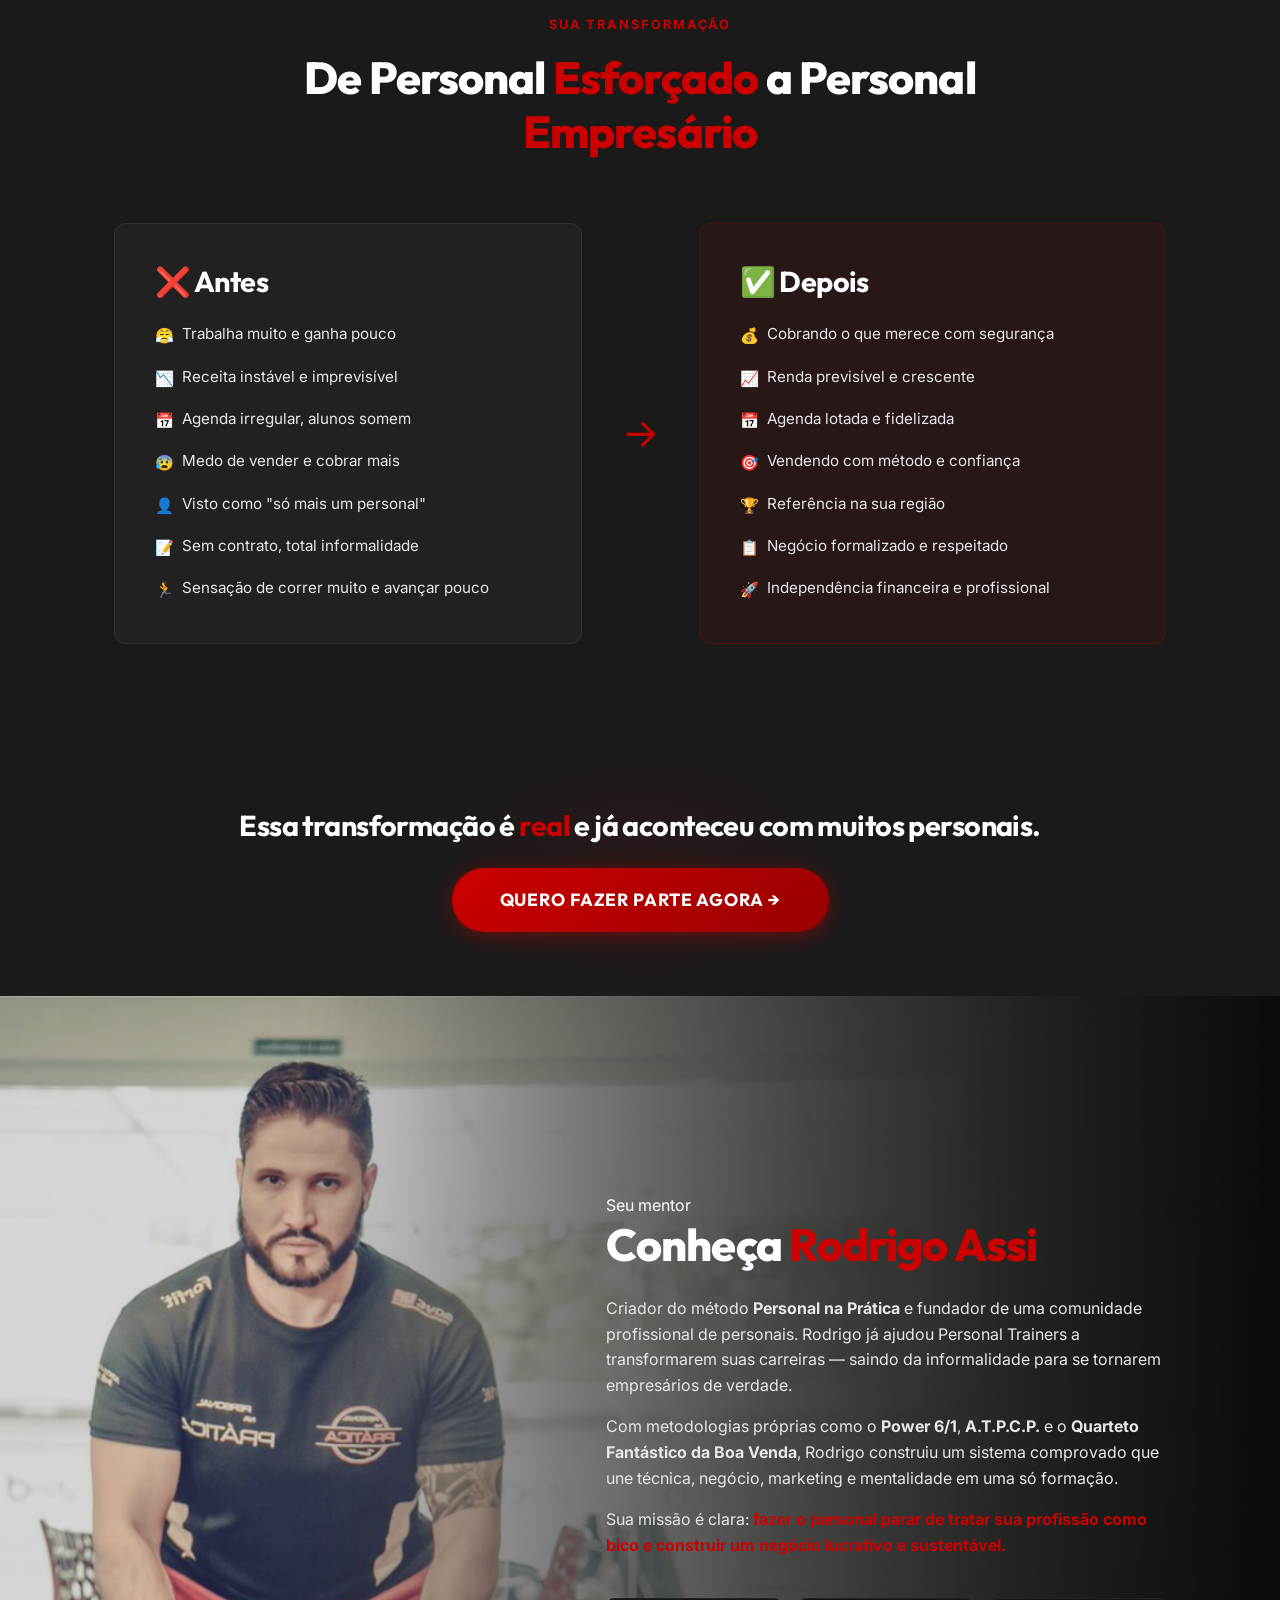
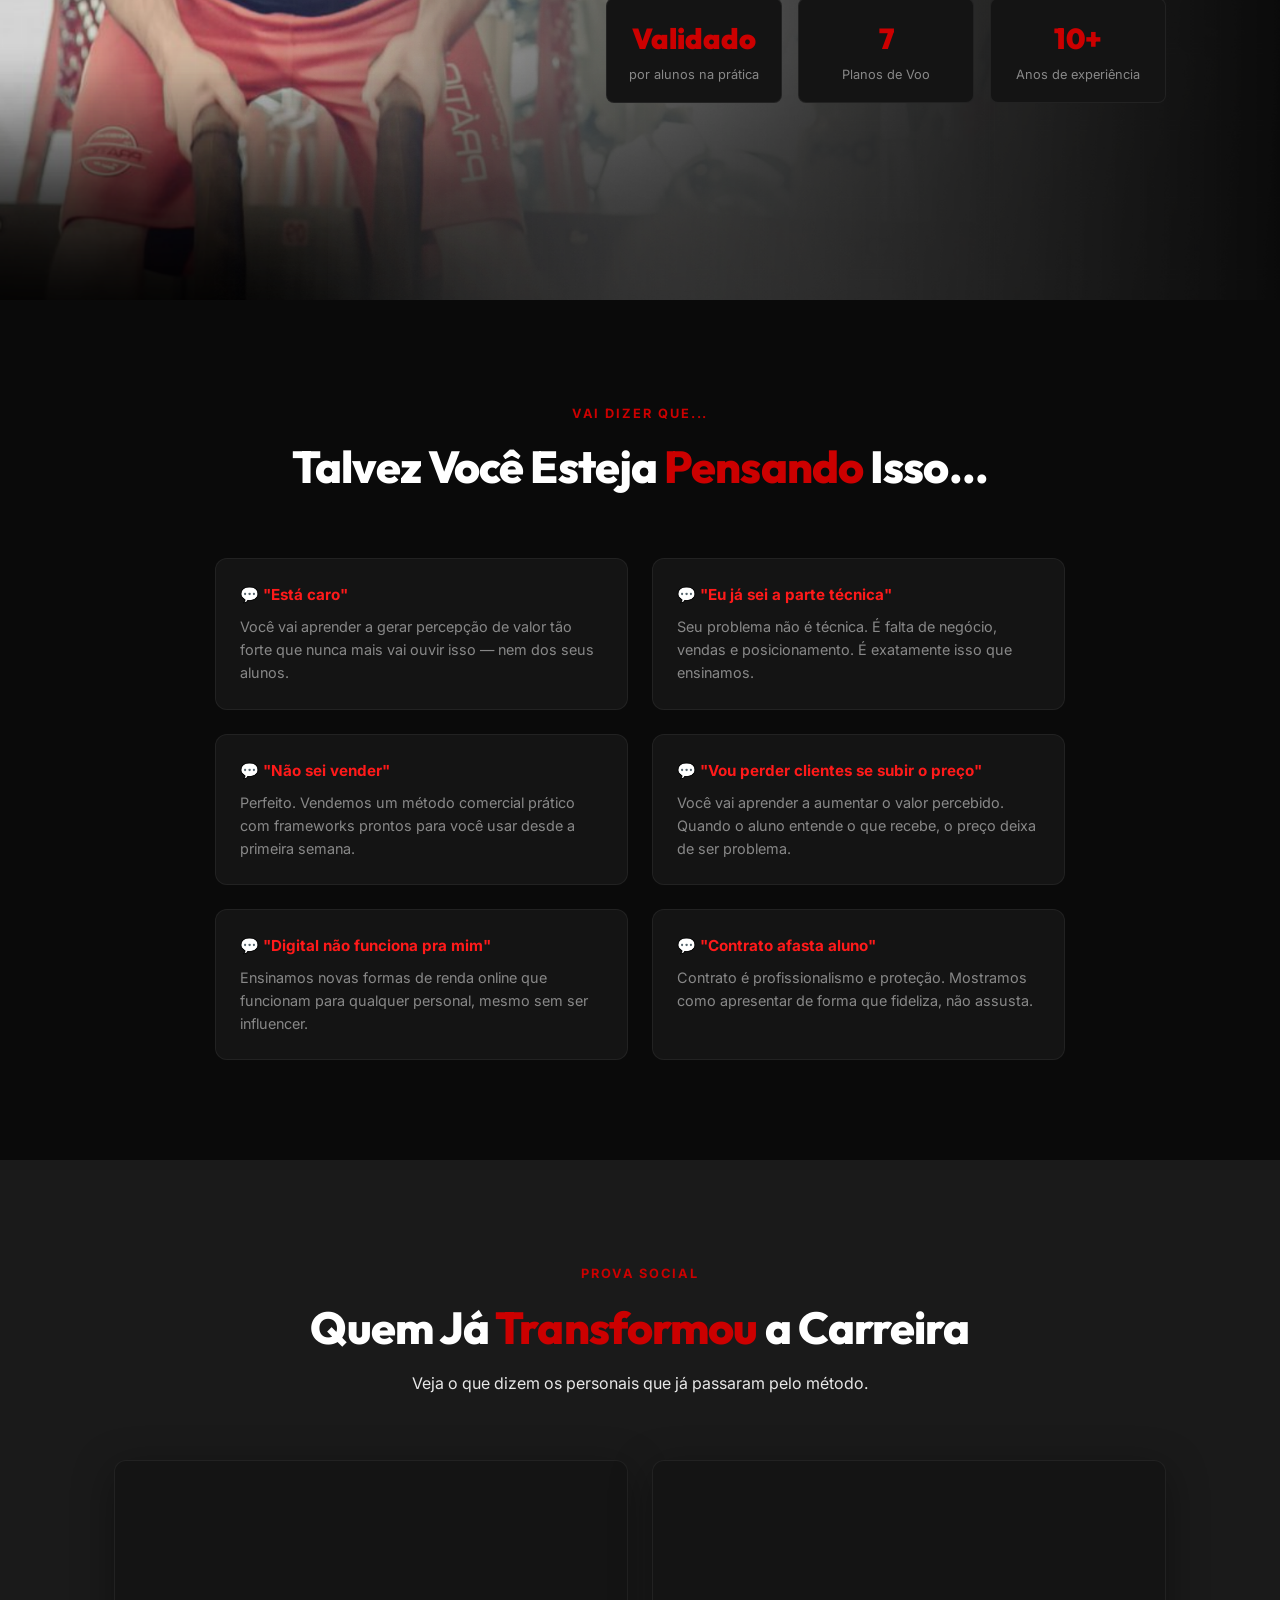
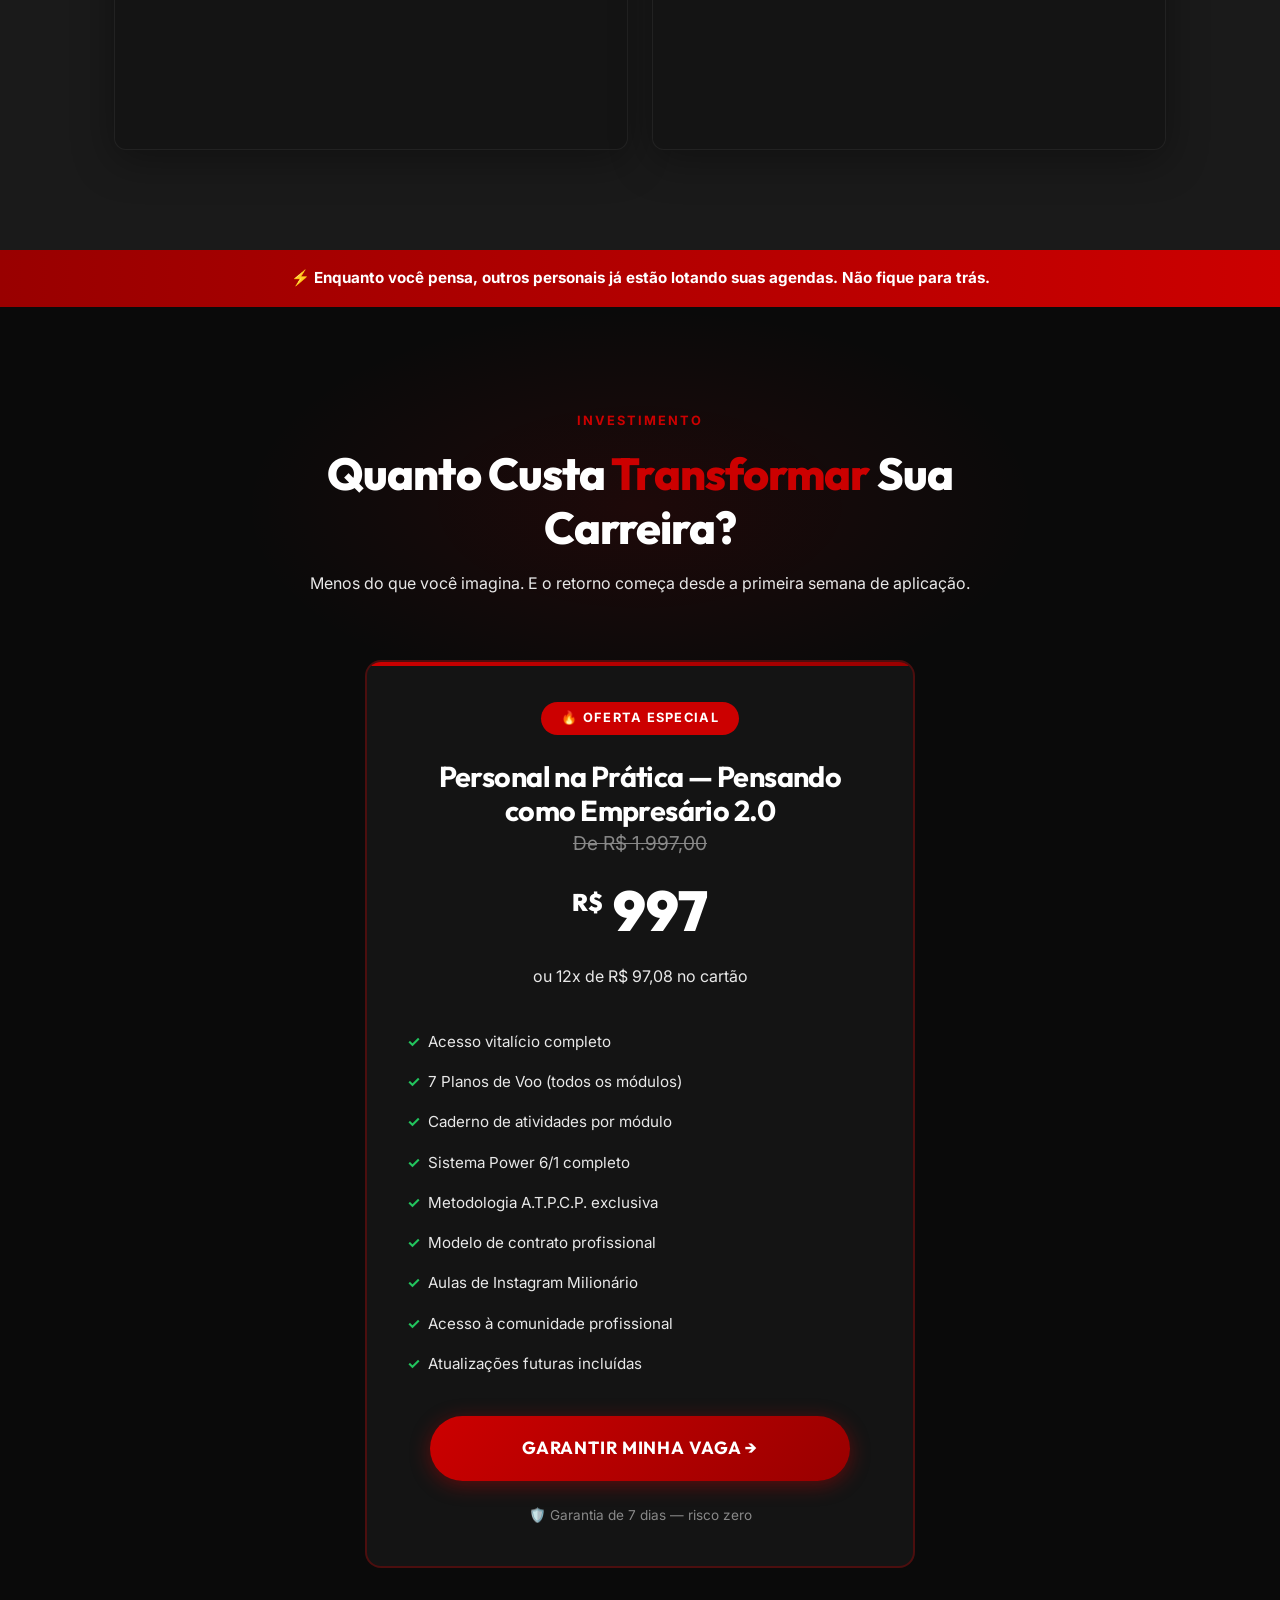
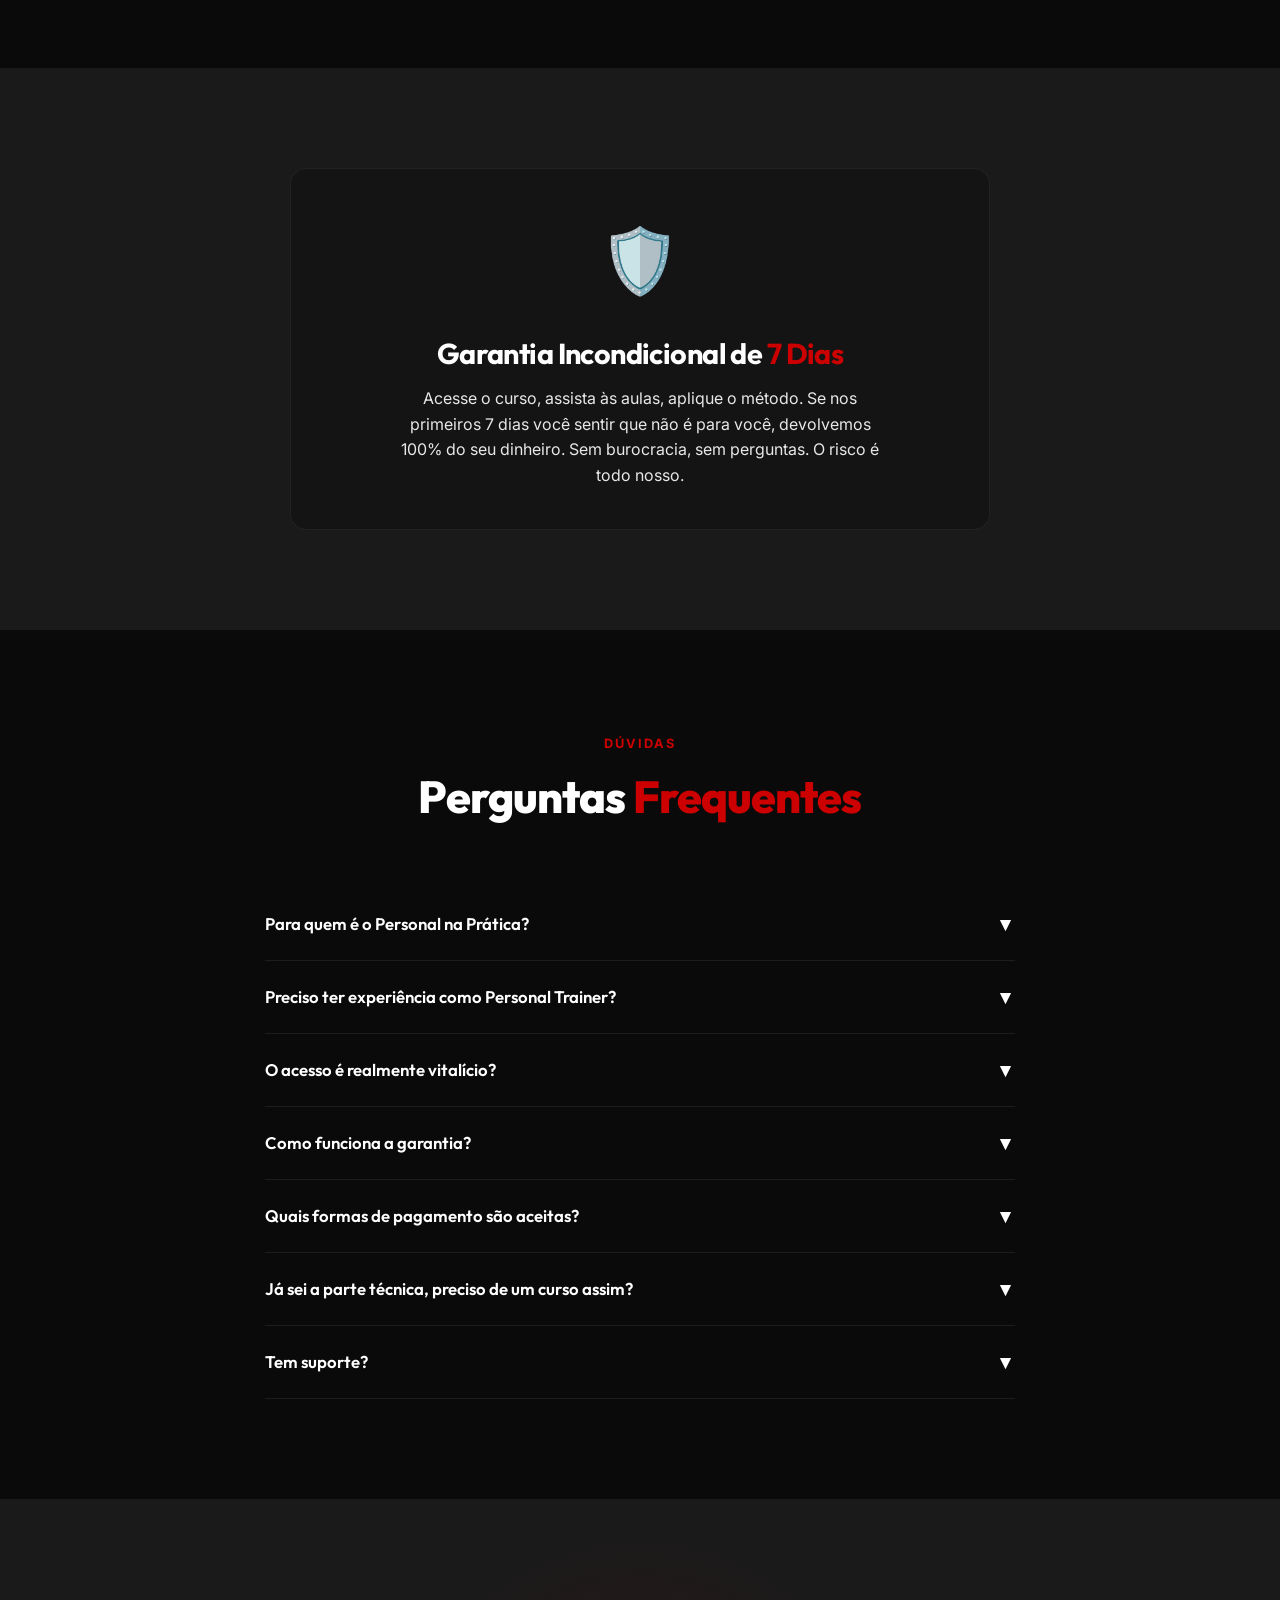
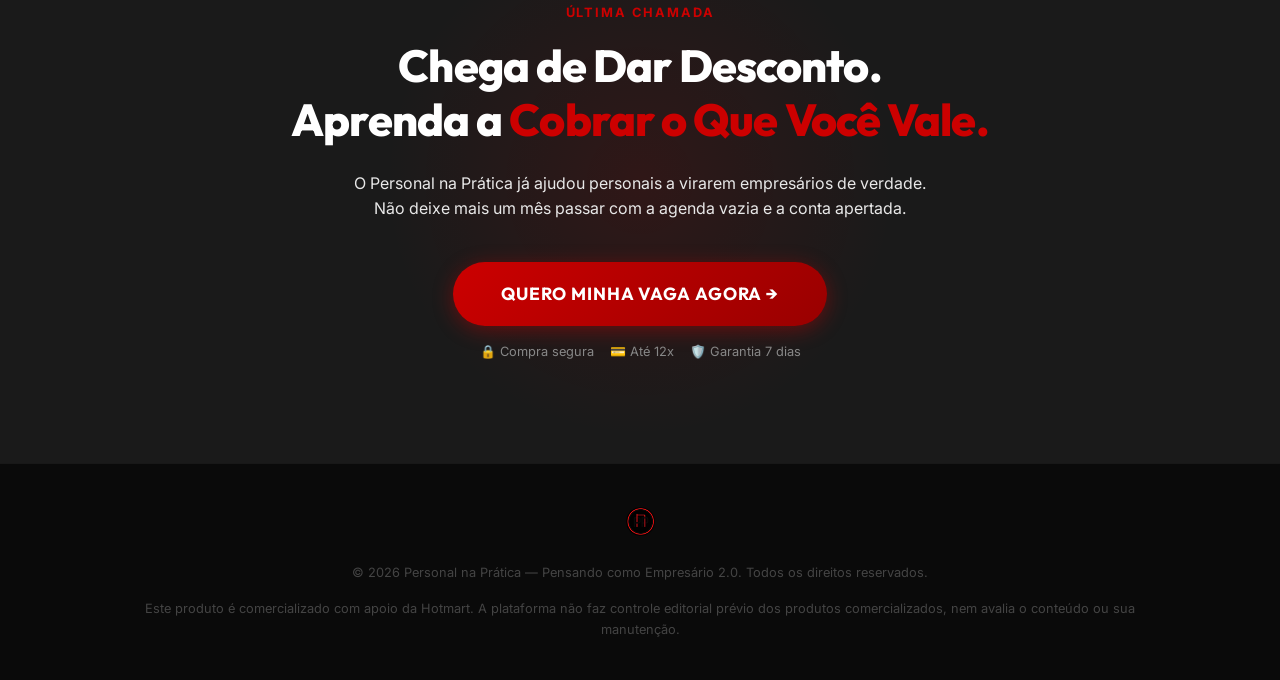
==== commit b0c83610: "remove seção inútil" ====
--- a/index.html
+++ b/index.html
@@ -95,21 +95,6 @@
       </div>
     </div>
   </div>
-
-  <!-- ========== VIDEO / NOTEBOOK SECTION ========== -->
-  <section class="section video-section" id="metodo">
-    <div class="container">
-      <div class="section-header animate-on-scroll">
-        <span class="section-label">Conheça o método</span>
-        <h2>Um Sistema Completo Para <span class="text-red">Decolar</span> na Carreira</h2>
-        <p>Não é mais um curso genérico. São 7 Planos de Voo — uma jornada estruturada que transforma sua mentalidade, sua técnica e seu negócio como Personal Trainer.</p>
-      </div>
-      <div class="video-wrapper animate-on-scroll">
-        <img src="assets/notebook-mockup.png" alt="Aulas do Personal na Prática">
-        <div class="video-play-btn" aria-label="Assistir vídeo"></div>
-      </div>
-    </div>
-  </section>
 
   <!-- ========== "FOR YOU IF..." SECTION ========== -->
   <section class="section for-you-section" id="para-voce">
@@ -446,24 +431,24 @@
         <h2>Quem Já <span class="text-red">Transformou</span> a Carreira</h2>
         <p>Veja o que dizem os personais que já passaram pelo método.</p>
       </div>
-      <div class="testimonials-wrapper animate-on-scroll">
-        <img src="assets/testimonials.png" alt="Depoimentos de alunos do Personal na Prática">
-      </div>
-      <div class="testimonial-cards stagger-children">
-        <div class="testimonial-card animate-on-scroll">
-          <div class="stars">⭐⭐⭐⭐⭐</div>
-          <p>"Em 3 meses consegui meus primeiros 7 alunos fixos pagando acima da média. O método funciona de verdade!"</p>
-          <div class="author">— Personal Trainer, SP</div>
-        </div>
-        <div class="testimonial-card animate-on-scroll">
-          <div class="stars">⭐⭐⭐⭐⭐</div>
-          <p>"Parei de ouvir 'está caro'. Aprendi a mostrar valor antes do preço e minha receita triplicou."</p>
-          <div class="author">— Personal Trainer, RJ</div>
-        </div>
-        <div class="testimonial-card animate-on-scroll">
-          <div class="stars">⭐⭐⭐⭐⭐</div>
-          <p>"A parte de mentalidade mudou tudo pra mim. Hoje me vejo como empresário e não como empregado sem chefe."</p>
-          <div class="author">— Personal Trainer, MG</div>
+      <div class="testimonial-videos">
+        <div class="testimonial-video animate-on-scroll">
+          <iframe
+            src="https://www.youtube-nocookie.com/embed/4pCMoSI0BlQ"
+            title="Depoimento — Franciely Leão"
+            loading="lazy"
+            referrerpolicy="strict-origin-when-cross-origin"
+            allow="accelerometer; autoplay; clipboard-write; encrypted-media; gyroscope; picture-in-picture; web-share"
+            allowfullscreen></iframe>
+        </div>
+        <div class="testimonial-video animate-on-scroll">
+          <iframe
+            src="https://www.youtube-nocookie.com/embed/jaMP4LbKTx0"
+            title="Depoimento — Francisco Cabrera"
+            loading="lazy"
+            referrerpolicy="strict-origin-when-cross-origin"
+            allow="accelerometer; autoplay; clipboard-write; encrypted-media; gyroscope; picture-in-picture; web-share"
+            allowfullscreen></iframe>
         </div>
       </div>
     </div>
--- a/styles.css
+++ b/styles.css
@@ -952,6 +952,28 @@
   box-shadow: 0 10px 40px rgba(0, 0, 0, 0.4);
 }
 
+.testimonial-videos {
+  display: grid;
+  grid-template-columns: repeat(2, minmax(0, 1fr));
+  gap: var(--space-md);
+  margin-top: var(--space-lg);
+}
+
+.testimonial-video {
+  background: var(--bg-card-dark);
+  border: 1px solid rgba(255, 255, 255, 0.06);
+  border-radius: var(--radius-md);
+  overflow: hidden;
+  box-shadow: 0 10px 40px rgba(0, 0, 0, 0.35);
+}
+
+.testimonial-video iframe {
+  width: 100%;
+  aspect-ratio: 16 / 9;
+  display: block;
+  border: 0;
+}
+
 .testimonial-cards {
   display: grid;
   grid-template-columns: repeat(3, 1fr);
@@ -1562,6 +1584,10 @@
     grid-template-columns: 1fr;
   }
 
+  .testimonial-videos {
+    grid-template-columns: 1fr;
+  }
+
   .objections-grid {
     grid-template-columns: 1fr;
   }
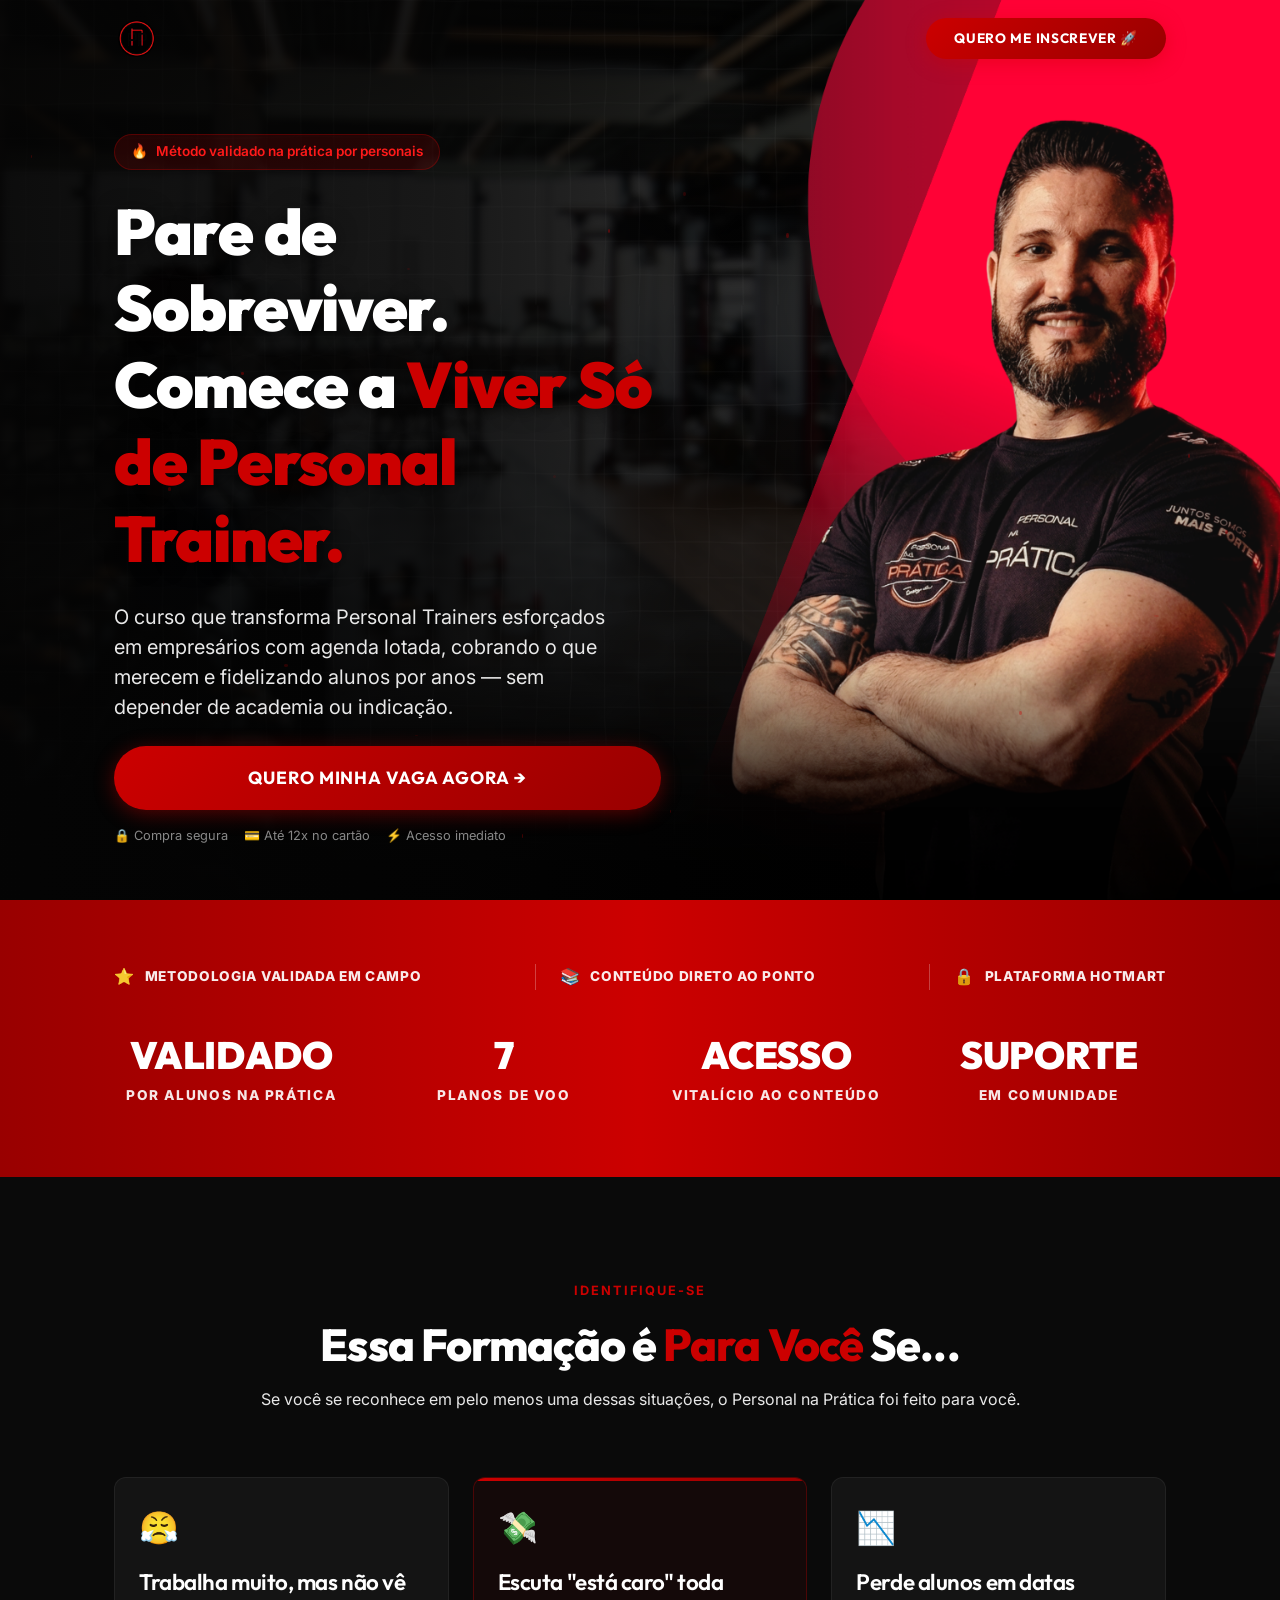
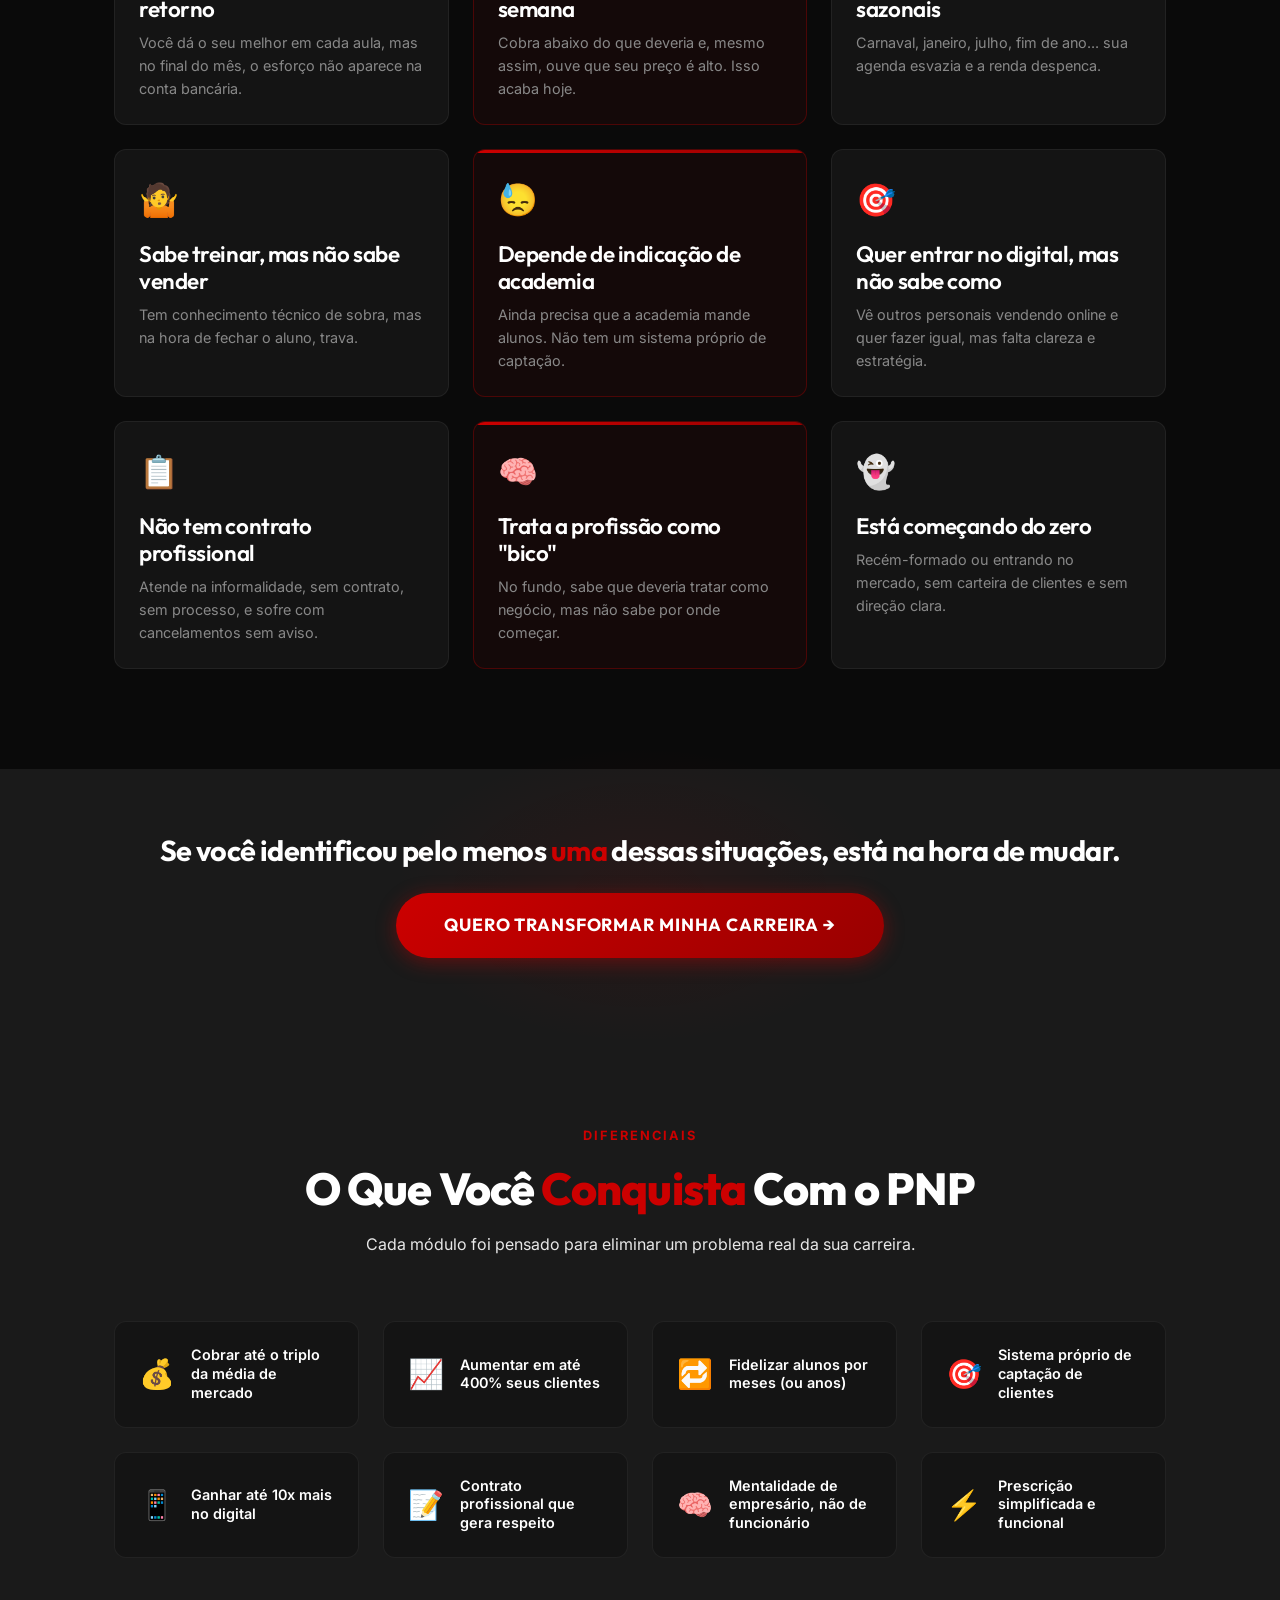
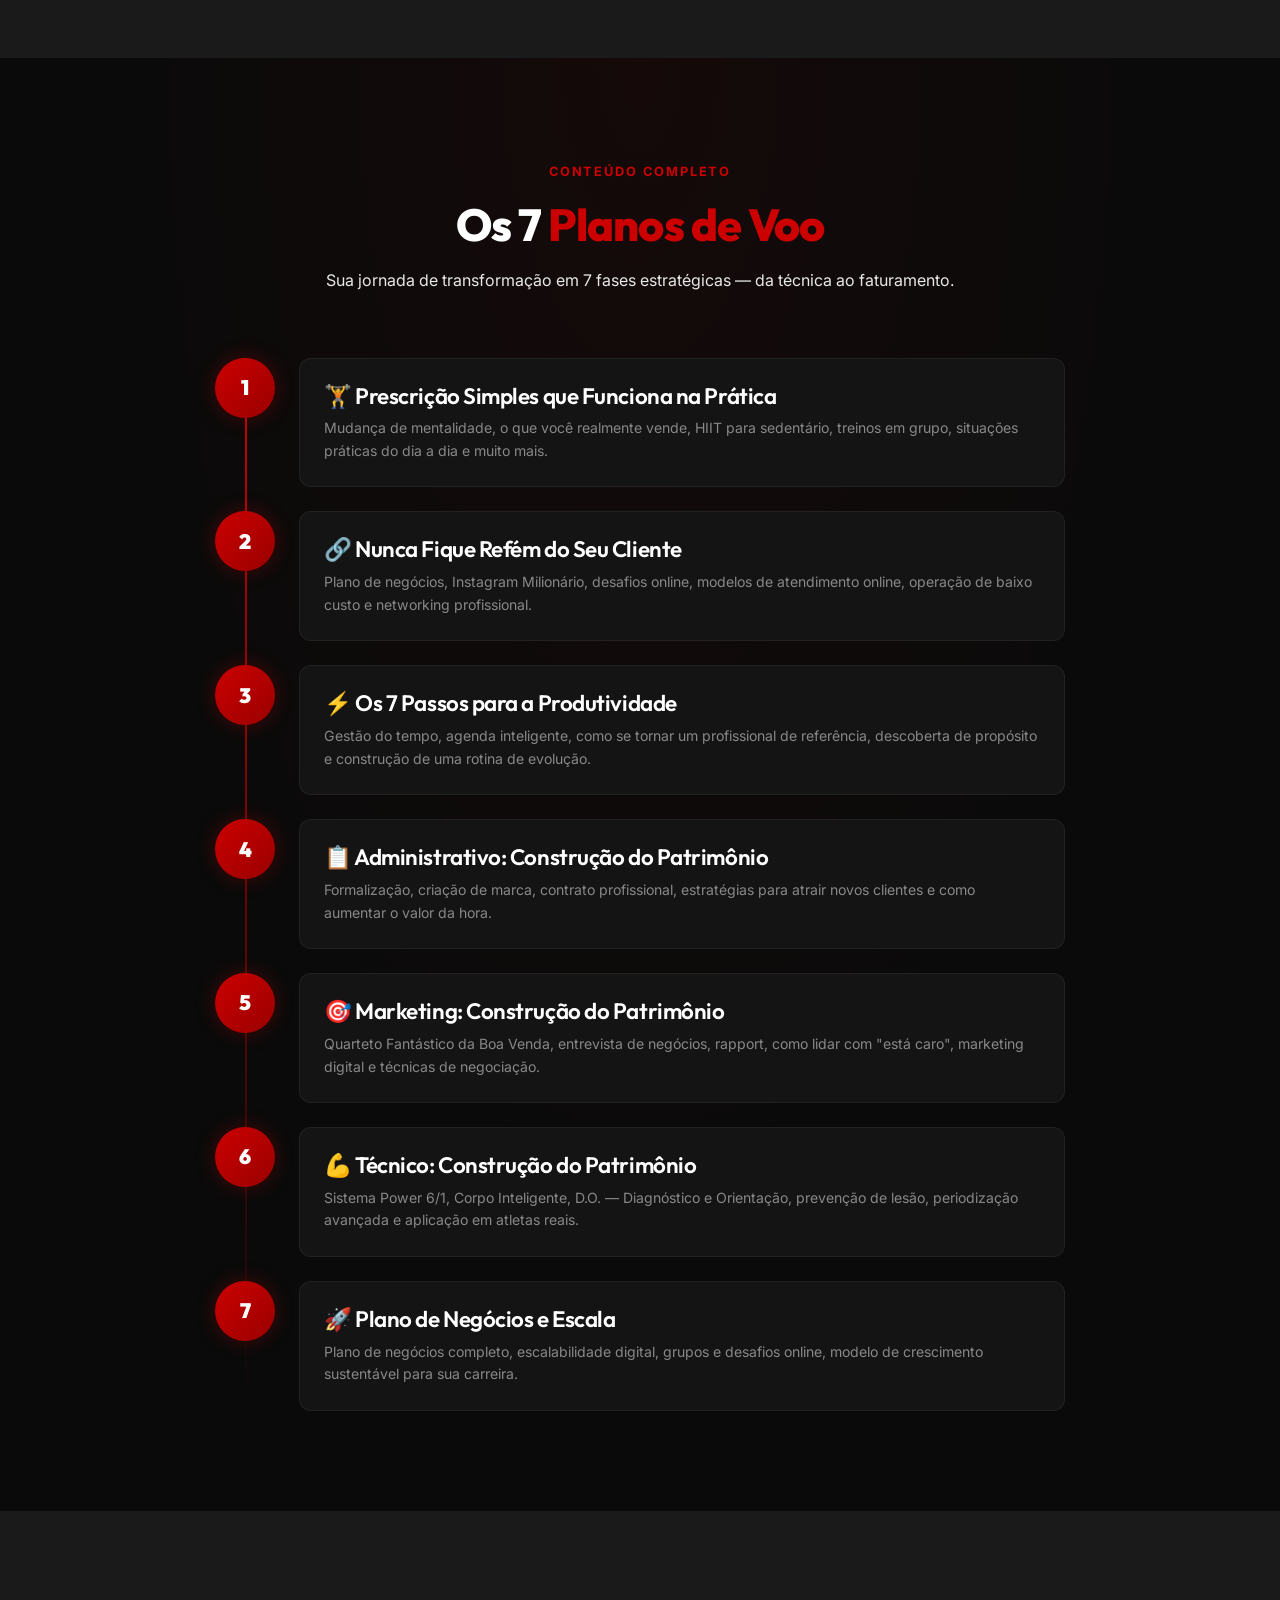
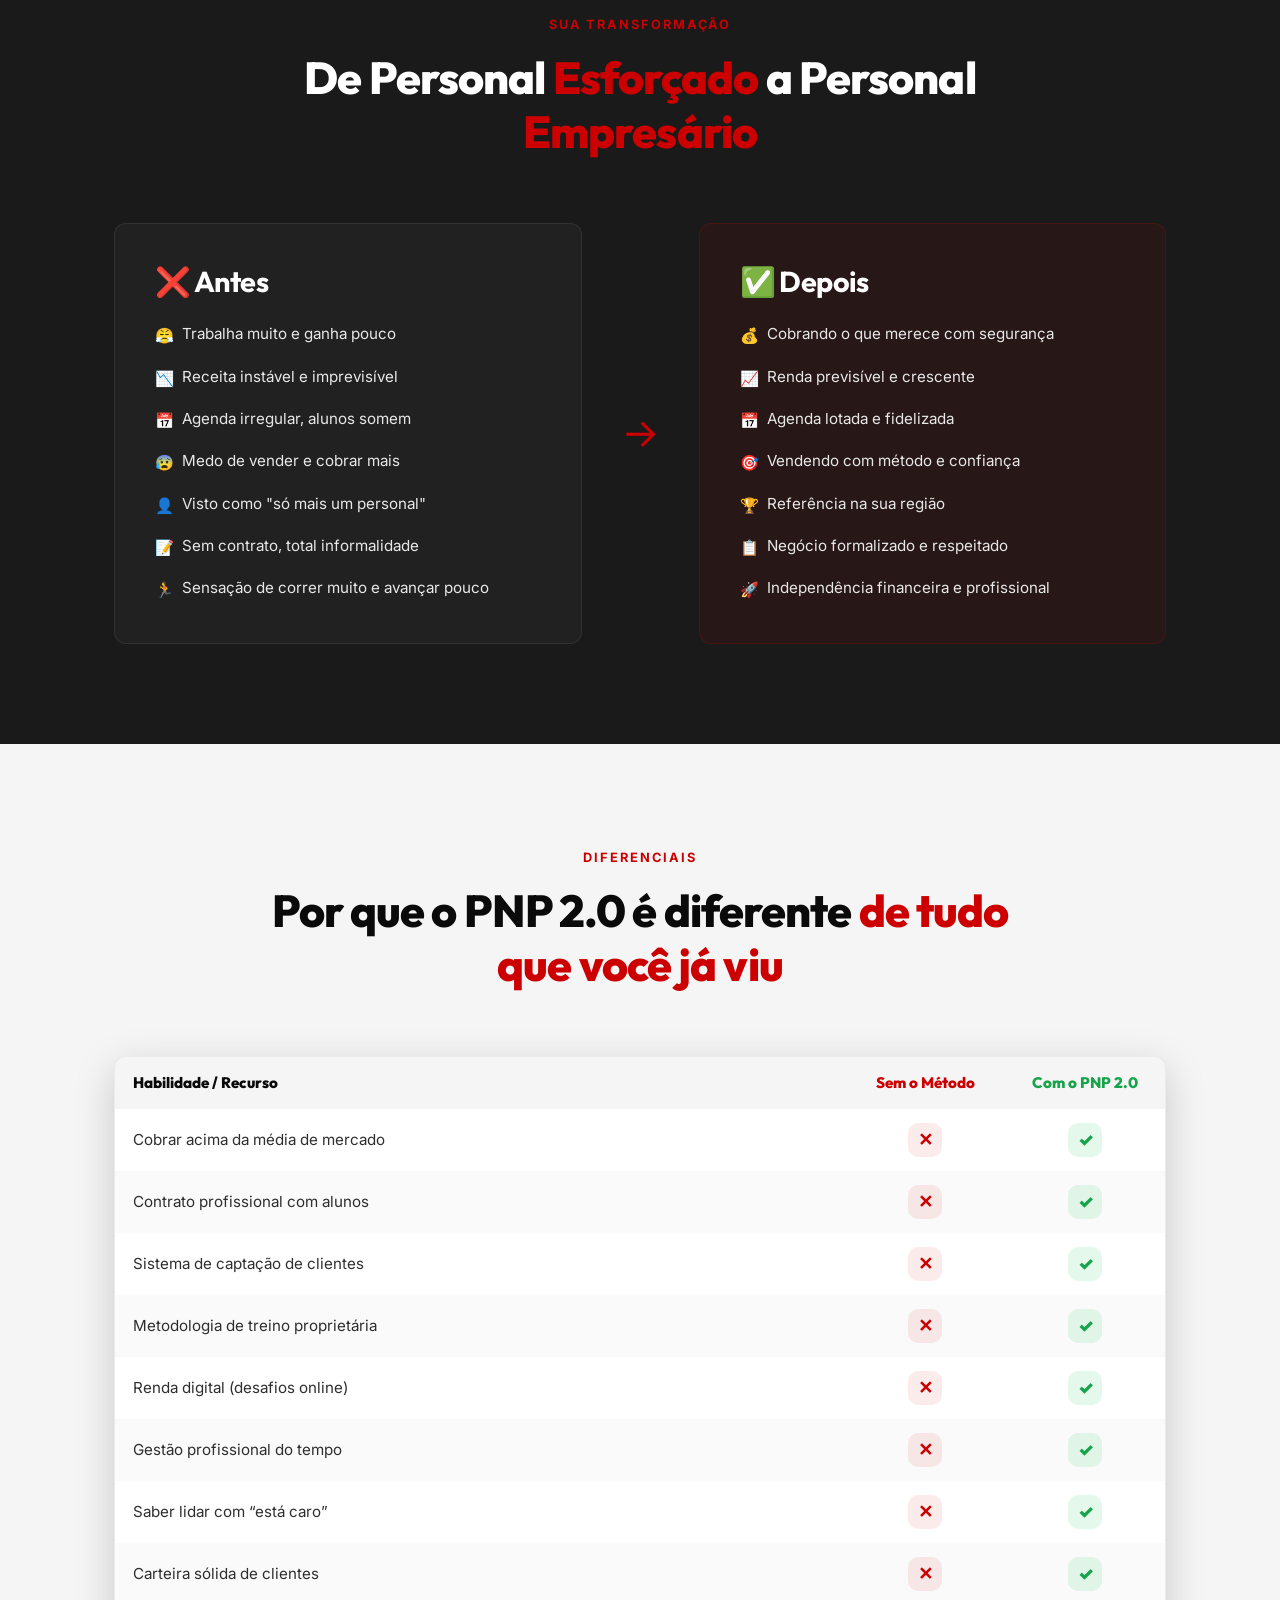
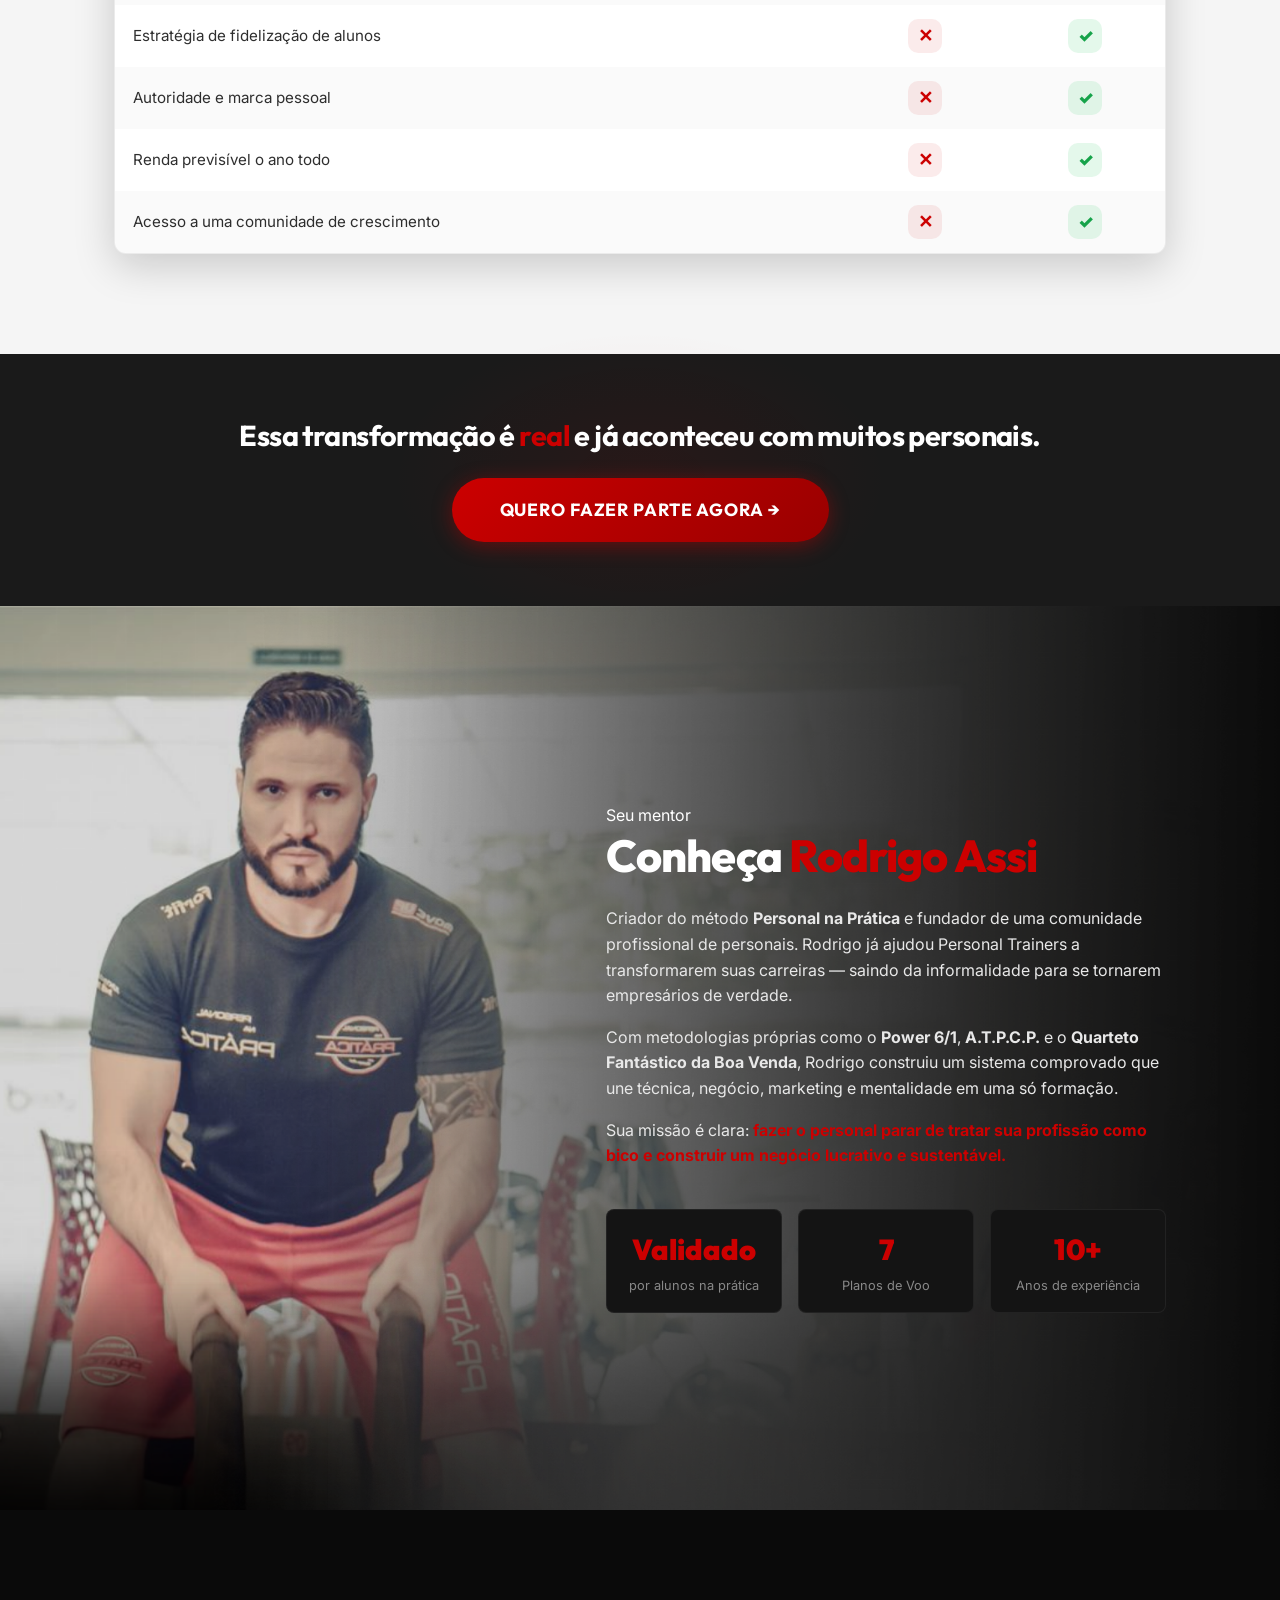
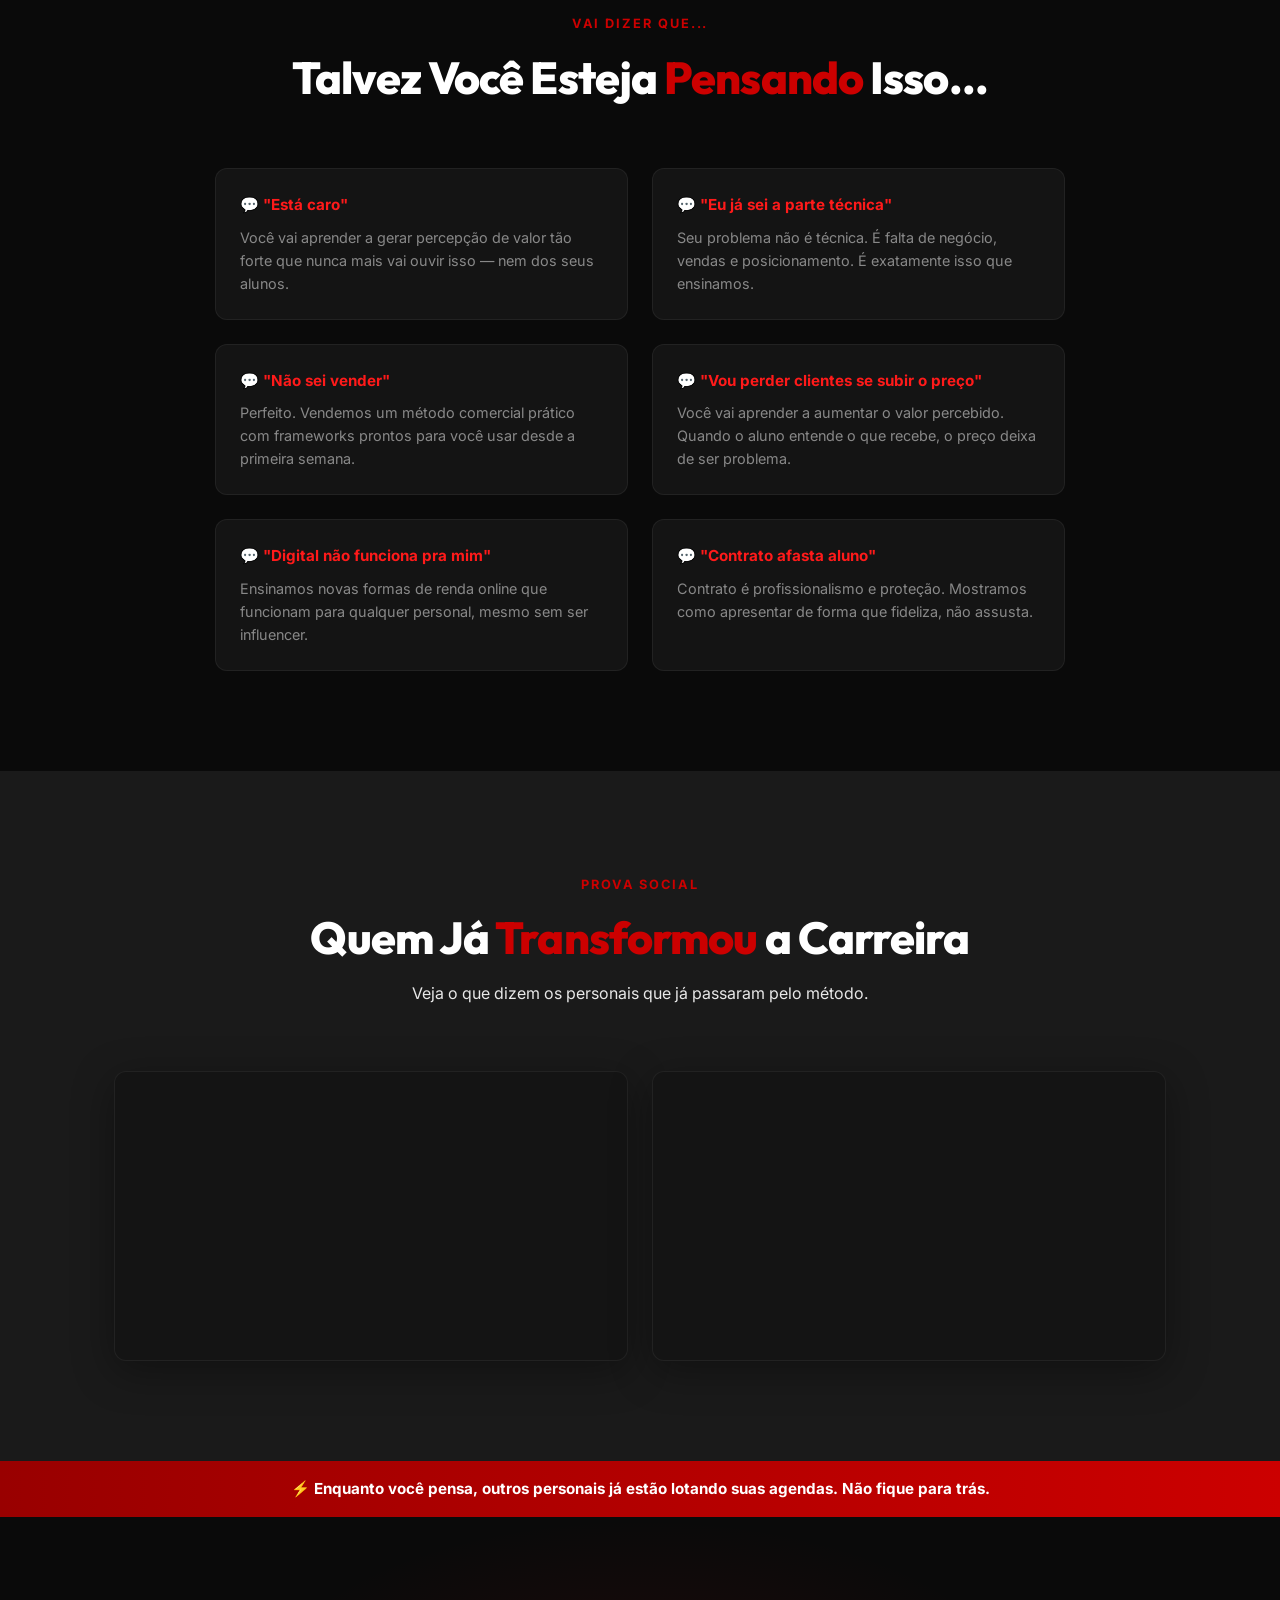
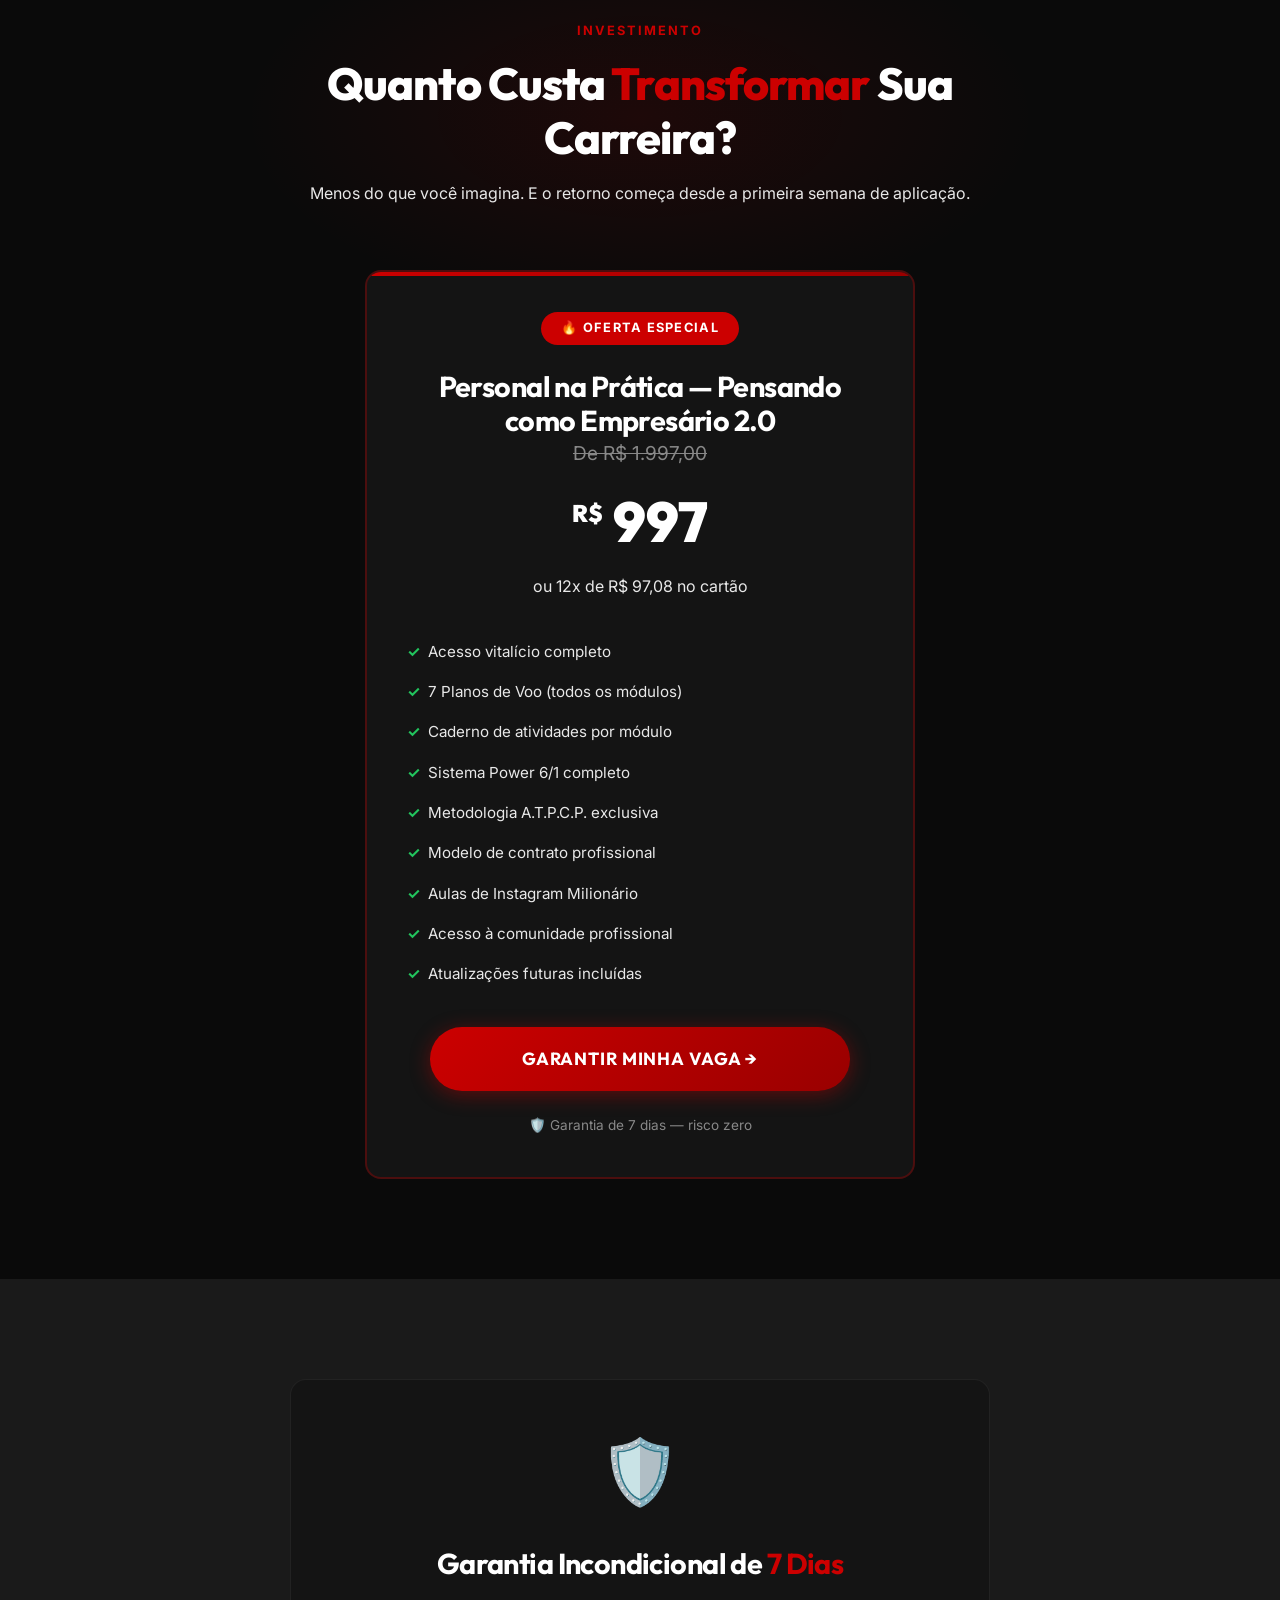
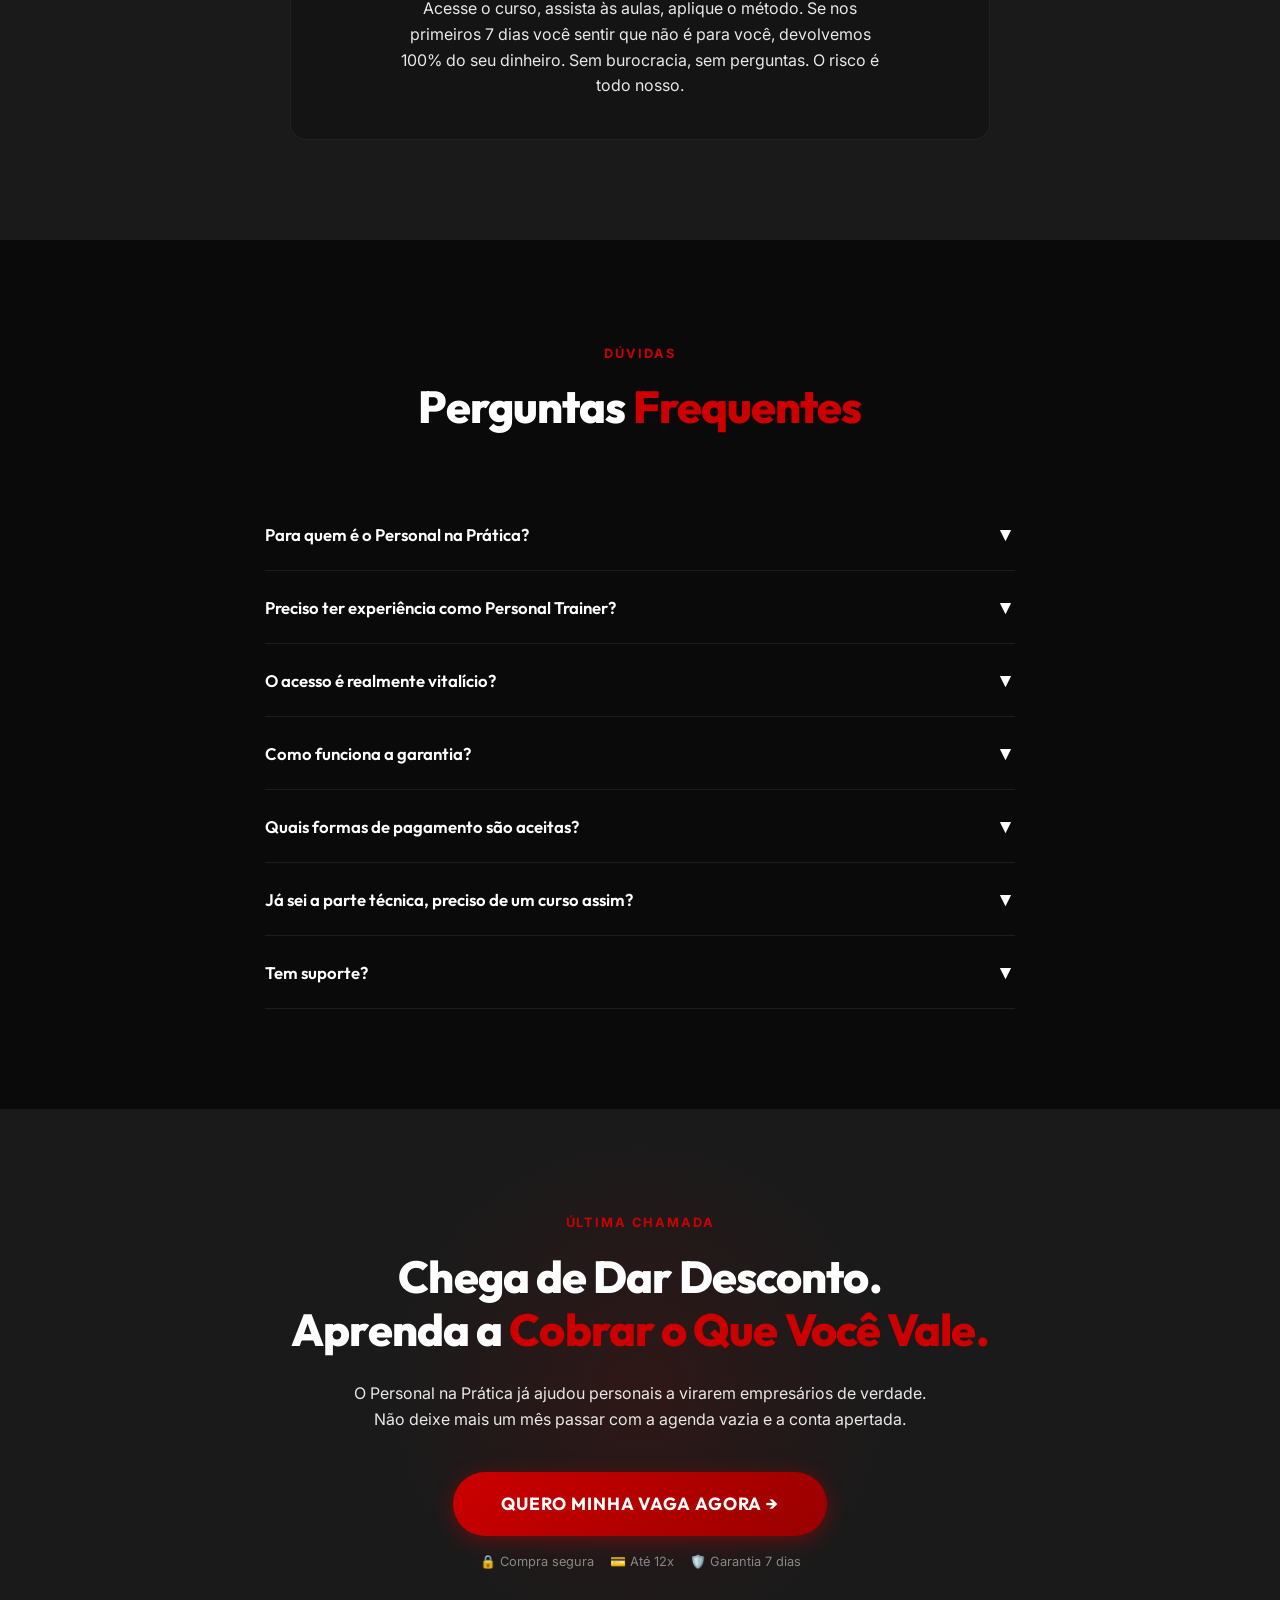
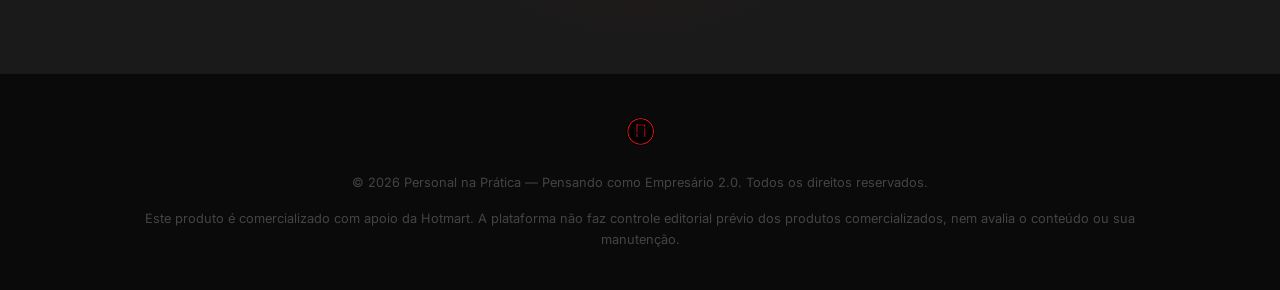
==== commit 82e058e7: "adiciona seção de com e sem o método" ====
--- a/index.html
+++ b/index.html
@@ -332,6 +332,88 @@
             <li><span class="icon">🚀</span> Independência financeira e profissional</li>
           </ul>
         </div>
+      </div>
+    </div>
+  </section>
+
+  <section class="section comparison-section" id="diferenciais">
+    <div class="container">
+      <div class="section-header animate-on-scroll">
+        <span class="section-label">Diferenciais</span>
+        <h2>Por que o PNP 2.0 é diferente <span class="text-red">de tudo que você já viu</span></h2>
+      </div>
+      <div class="comparison-table-wrap animate-on-scroll">
+        <table class="comparison-table">
+          <thead>
+            <tr>
+              <th>Habilidade / Recurso</th>
+              <th class="col-center col-no">Sem o Método</th>
+              <th class="col-center col-yes">Com o PNP 2.0</th>
+            </tr>
+          </thead>
+          <tbody>
+            <tr>
+              <td>Cobrar acima da média de mercado</td>
+              <td class="col-center" data-label="Sem o Método"><span class="mark mark-no" aria-label="Não">✕</span></td>
+              <td class="col-center" data-label="Com o PNP 2.0"><span class="mark mark-yes" aria-label="Sim">✓</span></td>
+            </tr>
+            <tr>
+              <td>Contrato profissional com alunos</td>
+              <td class="col-center" data-label="Sem o Método"><span class="mark mark-no" aria-label="Não">✕</span></td>
+              <td class="col-center" data-label="Com o PNP 2.0"><span class="mark mark-yes" aria-label="Sim">✓</span></td>
+            </tr>
+            <tr>
+              <td>Sistema de captação de clientes</td>
+              <td class="col-center" data-label="Sem o Método"><span class="mark mark-no" aria-label="Não">✕</span></td>
+              <td class="col-center" data-label="Com o PNP 2.0"><span class="mark mark-yes" aria-label="Sim">✓</span></td>
+            </tr>
+            <tr>
+              <td>Metodologia de treino proprietária</td>
+              <td class="col-center" data-label="Sem o Método"><span class="mark mark-no" aria-label="Não">✕</span></td>
+              <td class="col-center" data-label="Com o PNP 2.0"><span class="mark mark-yes" aria-label="Sim">✓</span></td>
+            </tr>
+            <tr>
+              <td>Renda digital (desafios online)</td>
+              <td class="col-center" data-label="Sem o Método"><span class="mark mark-no" aria-label="Não">✕</span></td>
+              <td class="col-center" data-label="Com o PNP 2.0"><span class="mark mark-yes" aria-label="Sim">✓</span></td>
+            </tr>
+            <tr>
+              <td>Gestão profissional do tempo</td>
+              <td class="col-center" data-label="Sem o Método"><span class="mark mark-no" aria-label="Não">✕</span></td>
+              <td class="col-center" data-label="Com o PNP 2.0"><span class="mark mark-yes" aria-label="Sim">✓</span></td>
+            </tr>
+            <tr>
+              <td>Saber lidar com “está caro”</td>
+              <td class="col-center" data-label="Sem o Método"><span class="mark mark-no" aria-label="Não">✕</span></td>
+              <td class="col-center" data-label="Com o PNP 2.0"><span class="mark mark-yes" aria-label="Sim">✓</span></td>
+            </tr>
+            <tr>
+              <td>Carteira sólida de clientes</td>
+              <td class="col-center" data-label="Sem o Método"><span class="mark mark-no" aria-label="Não">✕</span></td>
+              <td class="col-center" data-label="Com o PNP 2.0"><span class="mark mark-yes" aria-label="Sim">✓</span></td>
+            </tr>
+            <tr>
+              <td>Estratégia de fidelização de alunos</td>
+              <td class="col-center" data-label="Sem o Método"><span class="mark mark-no" aria-label="Não">✕</span></td>
+              <td class="col-center" data-label="Com o PNP 2.0"><span class="mark mark-yes" aria-label="Sim">✓</span></td>
+            </tr>
+            <tr>
+              <td>Autoridade e marca pessoal</td>
+              <td class="col-center" data-label="Sem o Método"><span class="mark mark-no" aria-label="Não">✕</span></td>
+              <td class="col-center" data-label="Com o PNP 2.0"><span class="mark mark-yes" aria-label="Sim">✓</span></td>
+            </tr>
+            <tr>
+              <td>Renda previsível o ano todo</td>
+              <td class="col-center" data-label="Sem o Método"><span class="mark mark-no" aria-label="Não">✕</span></td>
+              <td class="col-center" data-label="Com o PNP 2.0"><span class="mark mark-yes" aria-label="Sim">✓</span></td>
+            </tr>
+            <tr>
+              <td>Acesso a uma comunidade de crescimento</td>
+              <td class="col-center" data-label="Sem o Método"><span class="mark mark-no" aria-label="Não">✕</span></td>
+              <td class="col-center" data-label="Com o PNP 2.0"><span class="mark mark-yes" aria-label="Sim">✓</span></td>
+            </tr>
+          </tbody>
+        </table>
       </div>
     </div>
   </section>
--- a/styles.css
+++ b/styles.css
@@ -802,6 +802,87 @@
   color: var(--red-primary);
 }
 
+.comparison-section {
+  background: var(--white-muted);
+}
+
+.comparison-section h2 {
+  color: var(--bg-black);
+}
+
+.comparison-section p {
+  color: var(--gray-dark);
+}
+
+.comparison-table-wrap {
+  background: var(--white);
+  border-radius: var(--radius-md);
+  border: 1px solid rgba(0, 0, 0, 0.08);
+  overflow: hidden;
+  box-shadow: 0 12px 40px rgba(0, 0, 0, 0.18);
+}
+
+.comparison-table {
+  width: 100%;
+  border-collapse: collapse;
+}
+
+.comparison-table th,
+.comparison-table td {
+  padding: 14px 18px;
+  font-size: 0.95rem;
+}
+
+.comparison-table thead th {
+  background: rgba(0, 0, 0, 0.04);
+  font-family: var(--font-display);
+  font-weight: 800;
+  text-align: left;
+  color: var(--bg-black);
+}
+
+.comparison-table tbody tr:nth-child(even) td {
+  background: rgba(0, 0, 0, 0.02);
+}
+
+.comparison-table tbody td {
+  color: rgba(0, 0, 0, 0.82);
+}
+
+.comparison-table .col-center {
+  width: 160px;
+  text-align: center;
+}
+
+.comparison-table .col-no {
+  color: var(--red-primary);
+}
+
+.comparison-table .col-yes {
+  color: #16A34A;
+}
+
+.mark {
+  display: inline-flex;
+  align-items: center;
+  justify-content: center;
+  width: 34px;
+  height: 34px;
+  border-radius: 10px;
+  font-weight: 900;
+  font-size: 1.1rem;
+}
+
+.mark-no {
+  color: var(--red-primary);
+  background: rgba(204, 0, 0, 0.08);
+}
+
+.mark-yes {
+  color: #16A34A;
+  background: rgba(34, 197, 94, 0.12);
+}
+
 /* --- EXPERT SECTION --- */
 .expert-section {
   background: var(--bg-black);
@@ -1551,6 +1632,82 @@
     grid-template-columns: 1fr;
   }
 
+  .comparison-table-wrap {
+    background: transparent;
+    border: 0;
+    box-shadow: none;
+    overflow: visible;
+  }
+
+  .comparison-table {
+    display: flex;
+    flex-direction: column;
+    gap: var(--space-sm);
+  }
+
+  .comparison-table thead {
+    display: none;
+  }
+
+  .comparison-table tbody {
+    display: flex;
+    flex-direction: column;
+    gap: var(--space-sm);
+  }
+
+  .comparison-table tr {
+    display: block;
+    background: var(--white);
+    border-radius: var(--radius-md);
+    border: 1px solid rgba(0, 0, 0, 0.08);
+    overflow: hidden;
+  }
+
+  .comparison-table td {
+    display: flex;
+    align-items: center;
+    justify-content: space-between;
+    gap: var(--space-sm);
+    padding: 12px 14px;
+    font-size: 0.95rem;
+    background: transparent;
+  }
+
+  .comparison-table tbody tr:nth-child(even) td {
+    background: transparent;
+  }
+
+  .comparison-table td:first-child {
+    font-family: var(--font-display);
+    font-weight: 800;
+    color: var(--bg-black);
+    justify-content: flex-start;
+    padding-bottom: 8px;
+  }
+
+  .comparison-table td[data-label] {
+    border-top: 1px solid rgba(0, 0, 0, 0.06);
+  }
+
+  .comparison-table td[data-label]::before {
+    content: attr(data-label);
+    font-size: 0.72rem;
+    font-weight: 800;
+    text-transform: uppercase;
+    letter-spacing: 0.12em;
+    color: rgba(0, 0, 0, 0.55);
+  }
+
+  .comparison-table .col-center {
+    width: auto;
+    text-align: right;
+  }
+
+  .mark {
+    width: 32px;
+    height: 32px;
+  }
+
   .social-proof-bar {
     padding: var(--space-lg) 0;
   }
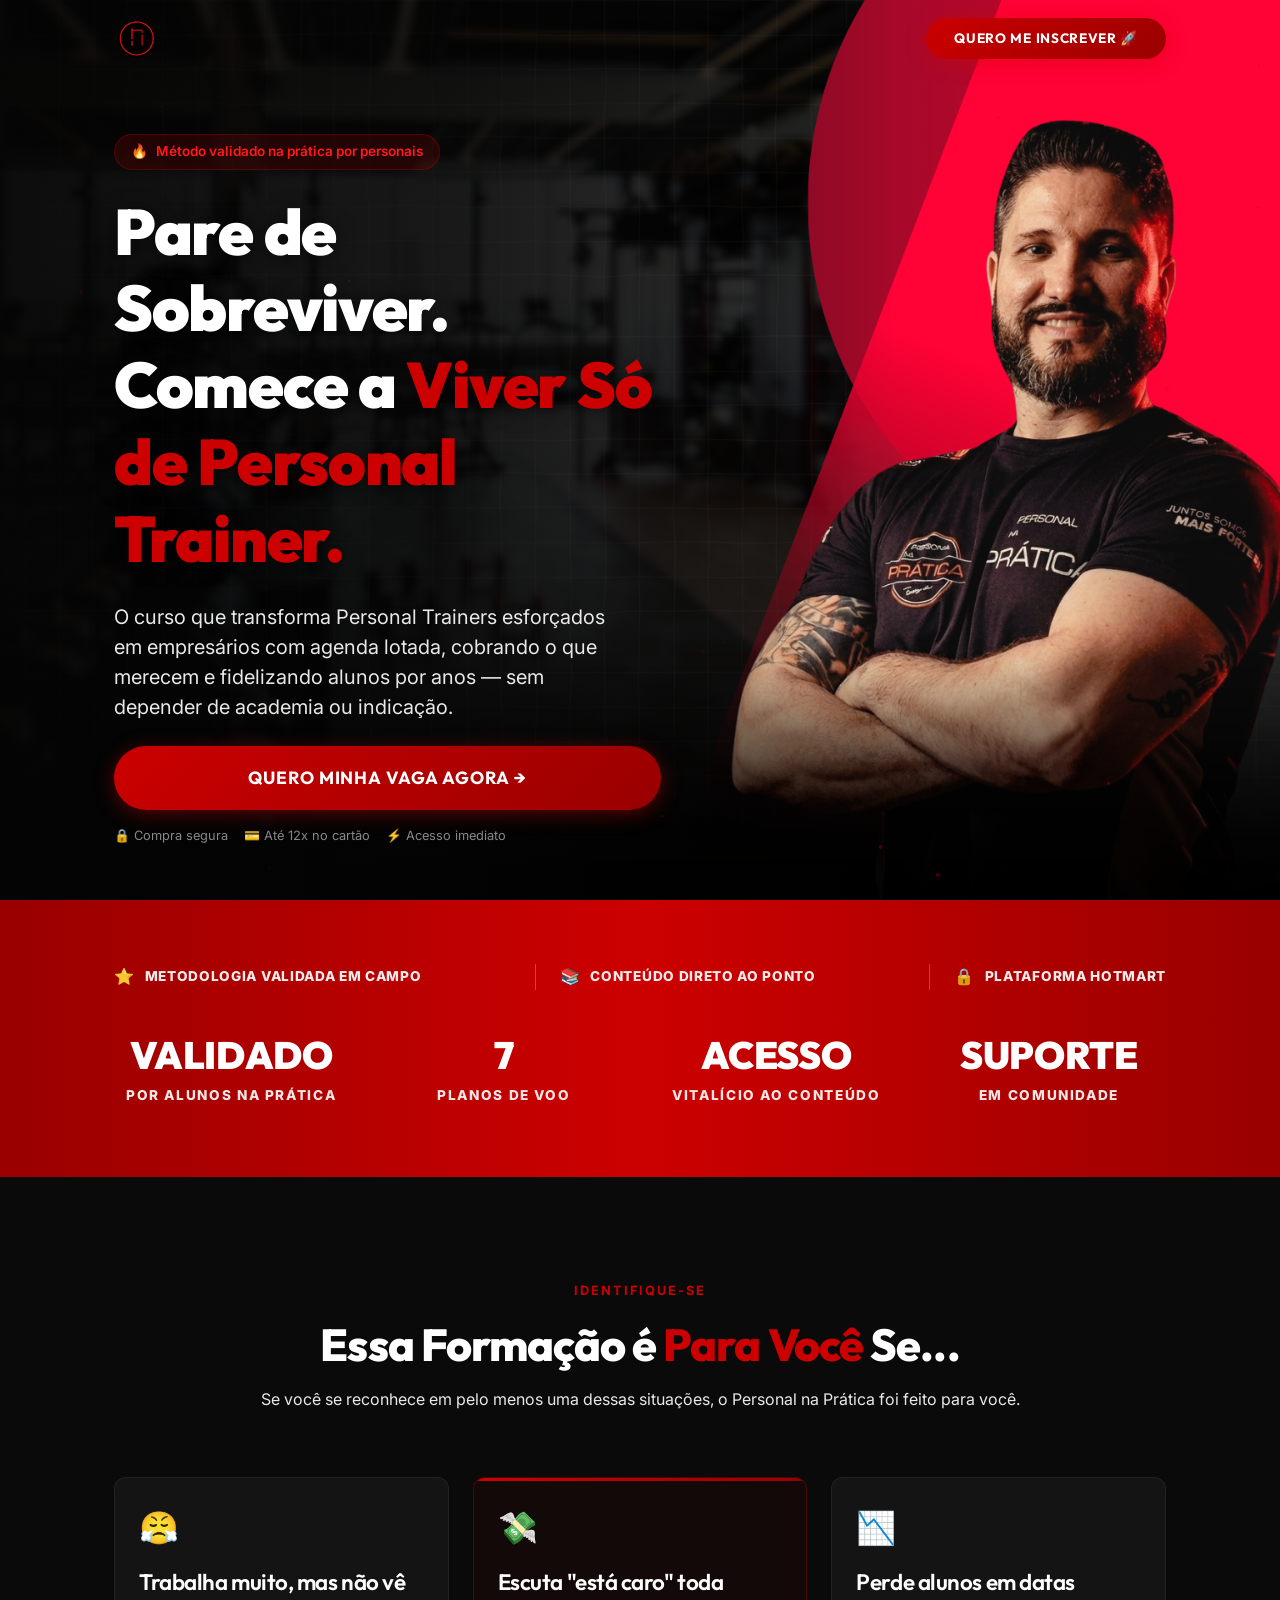
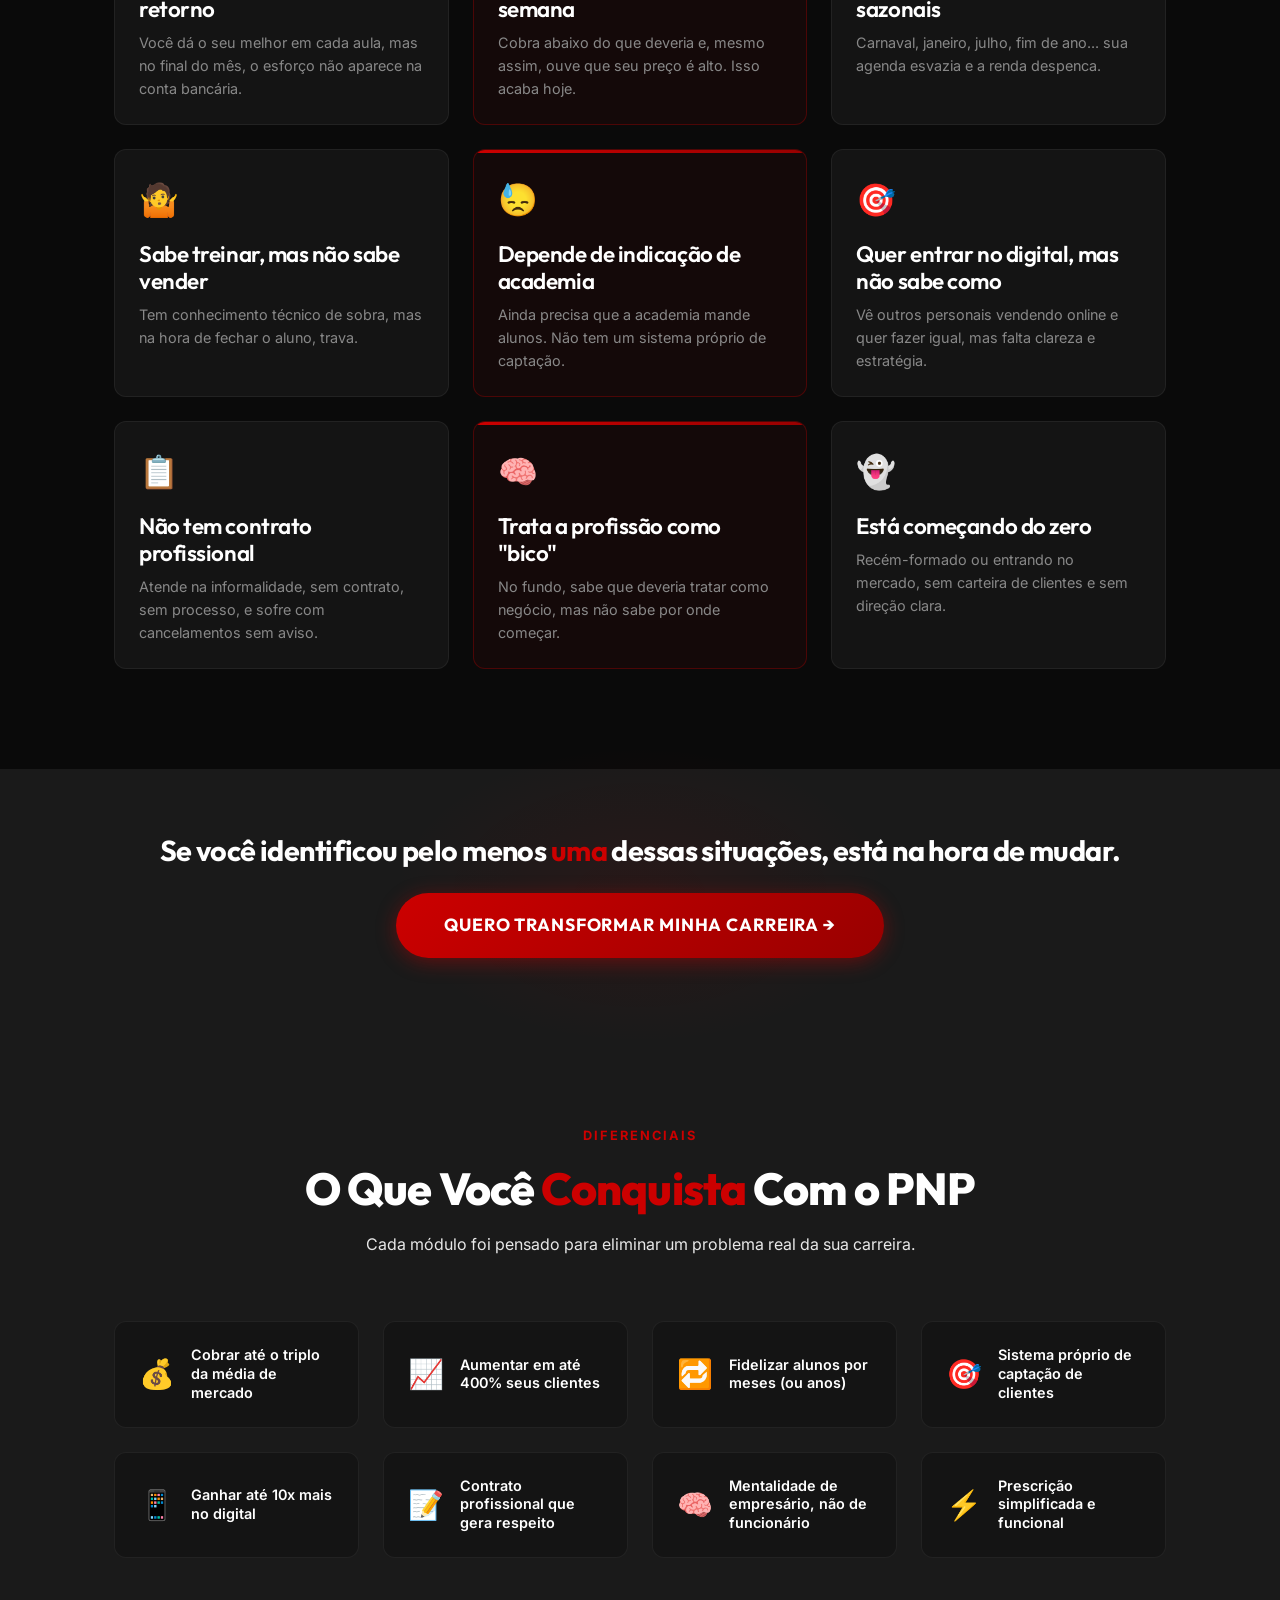
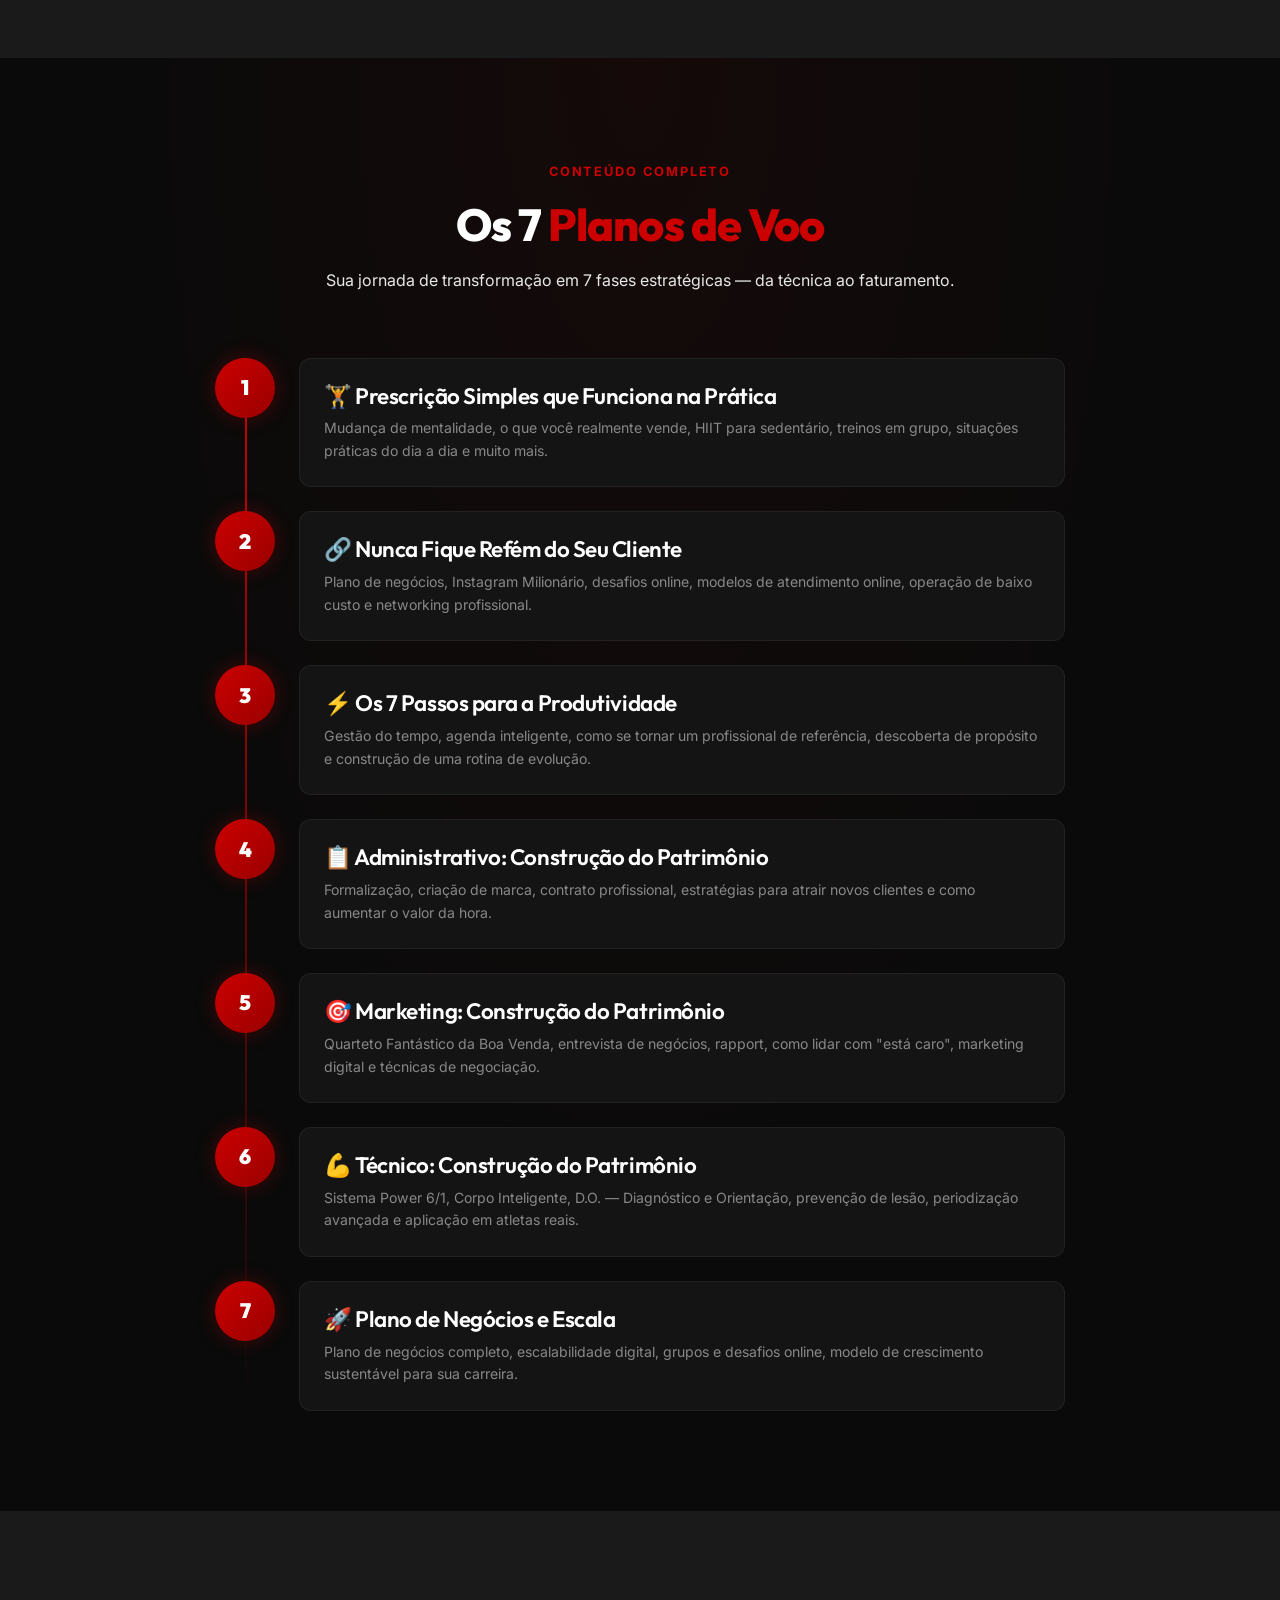
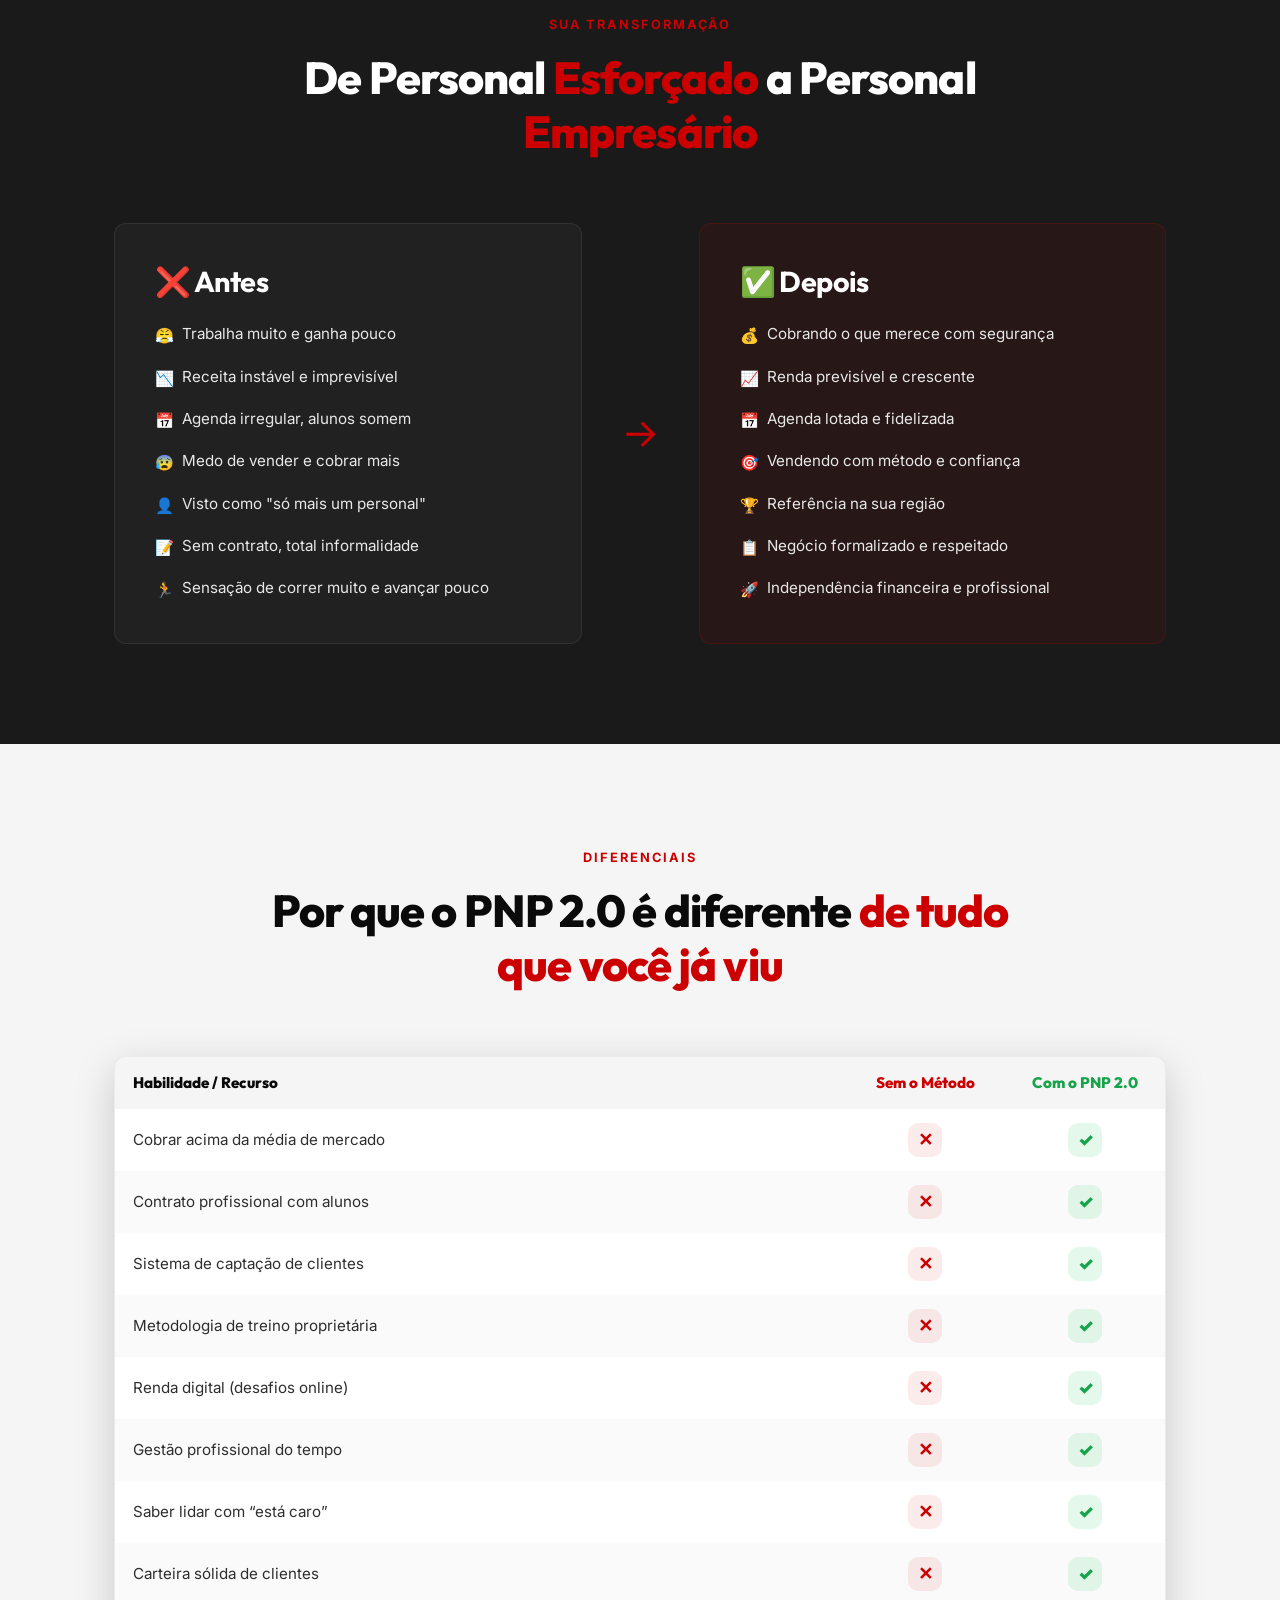
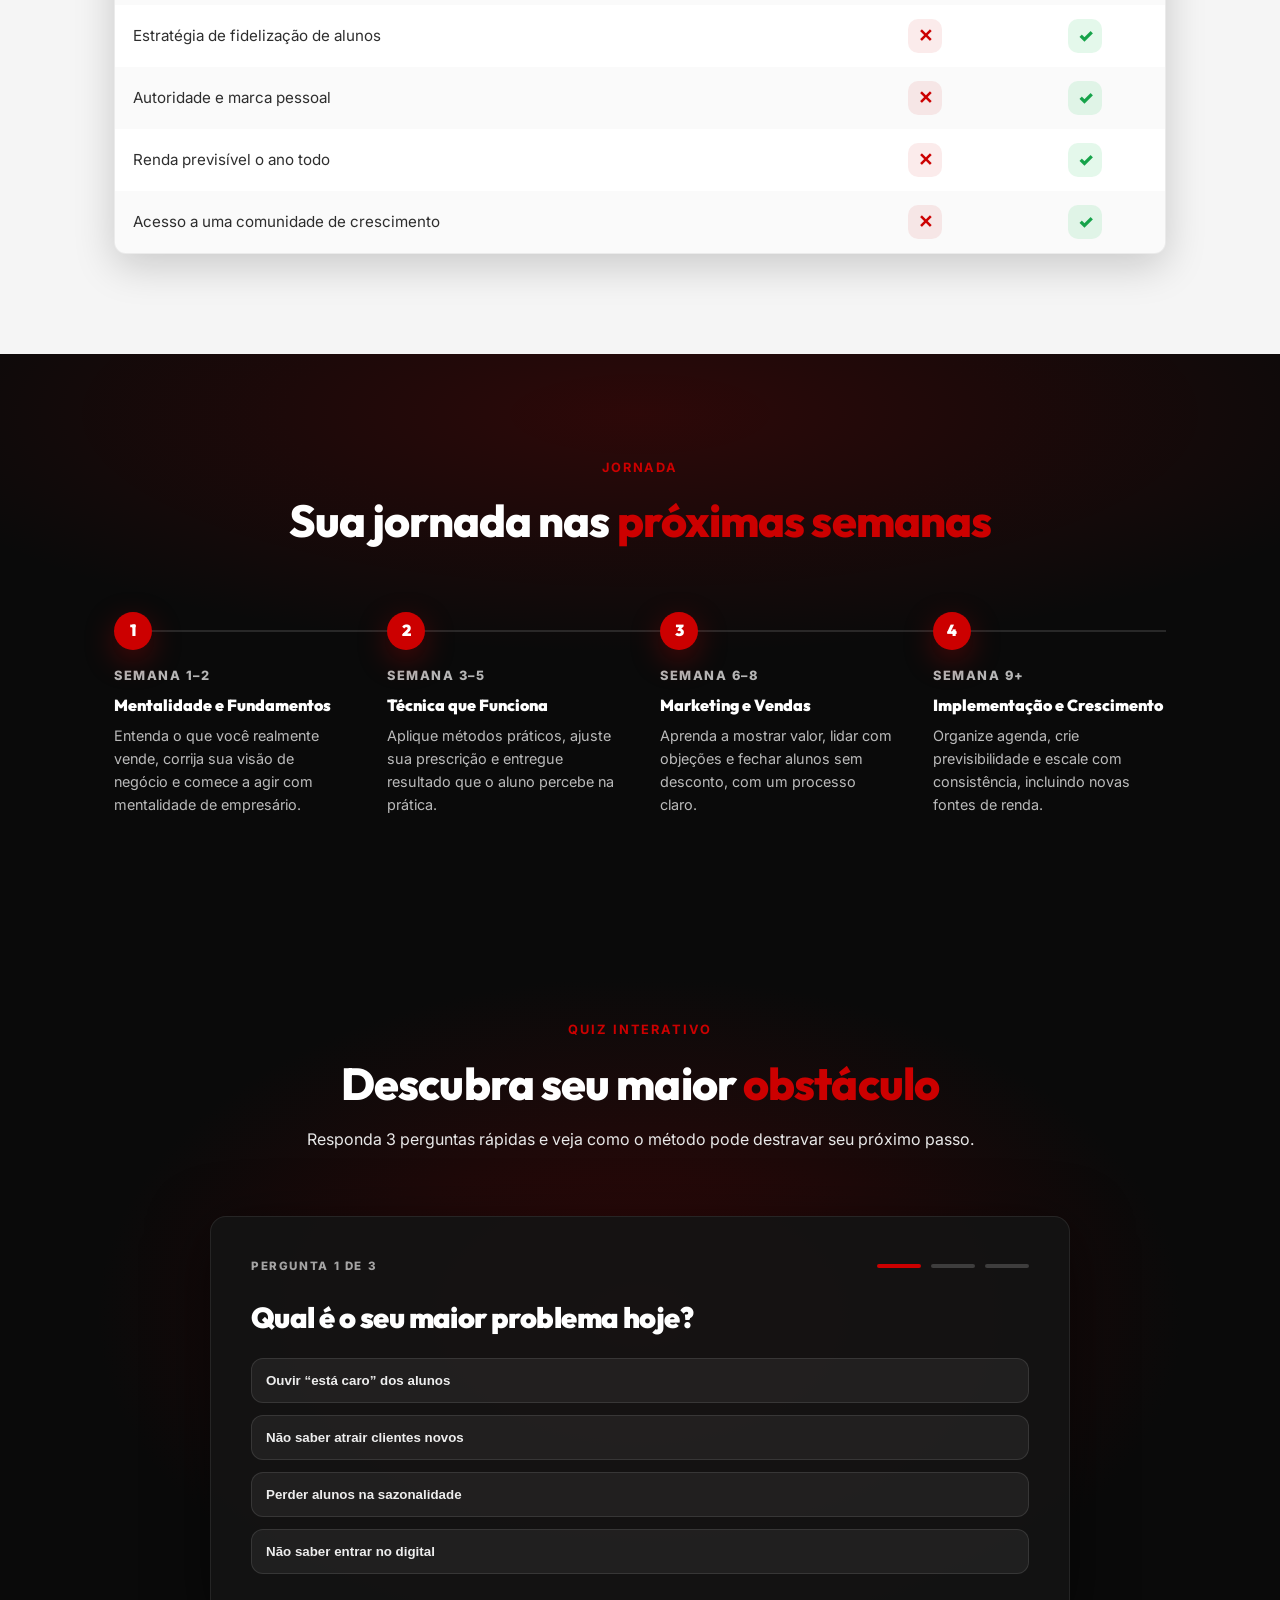
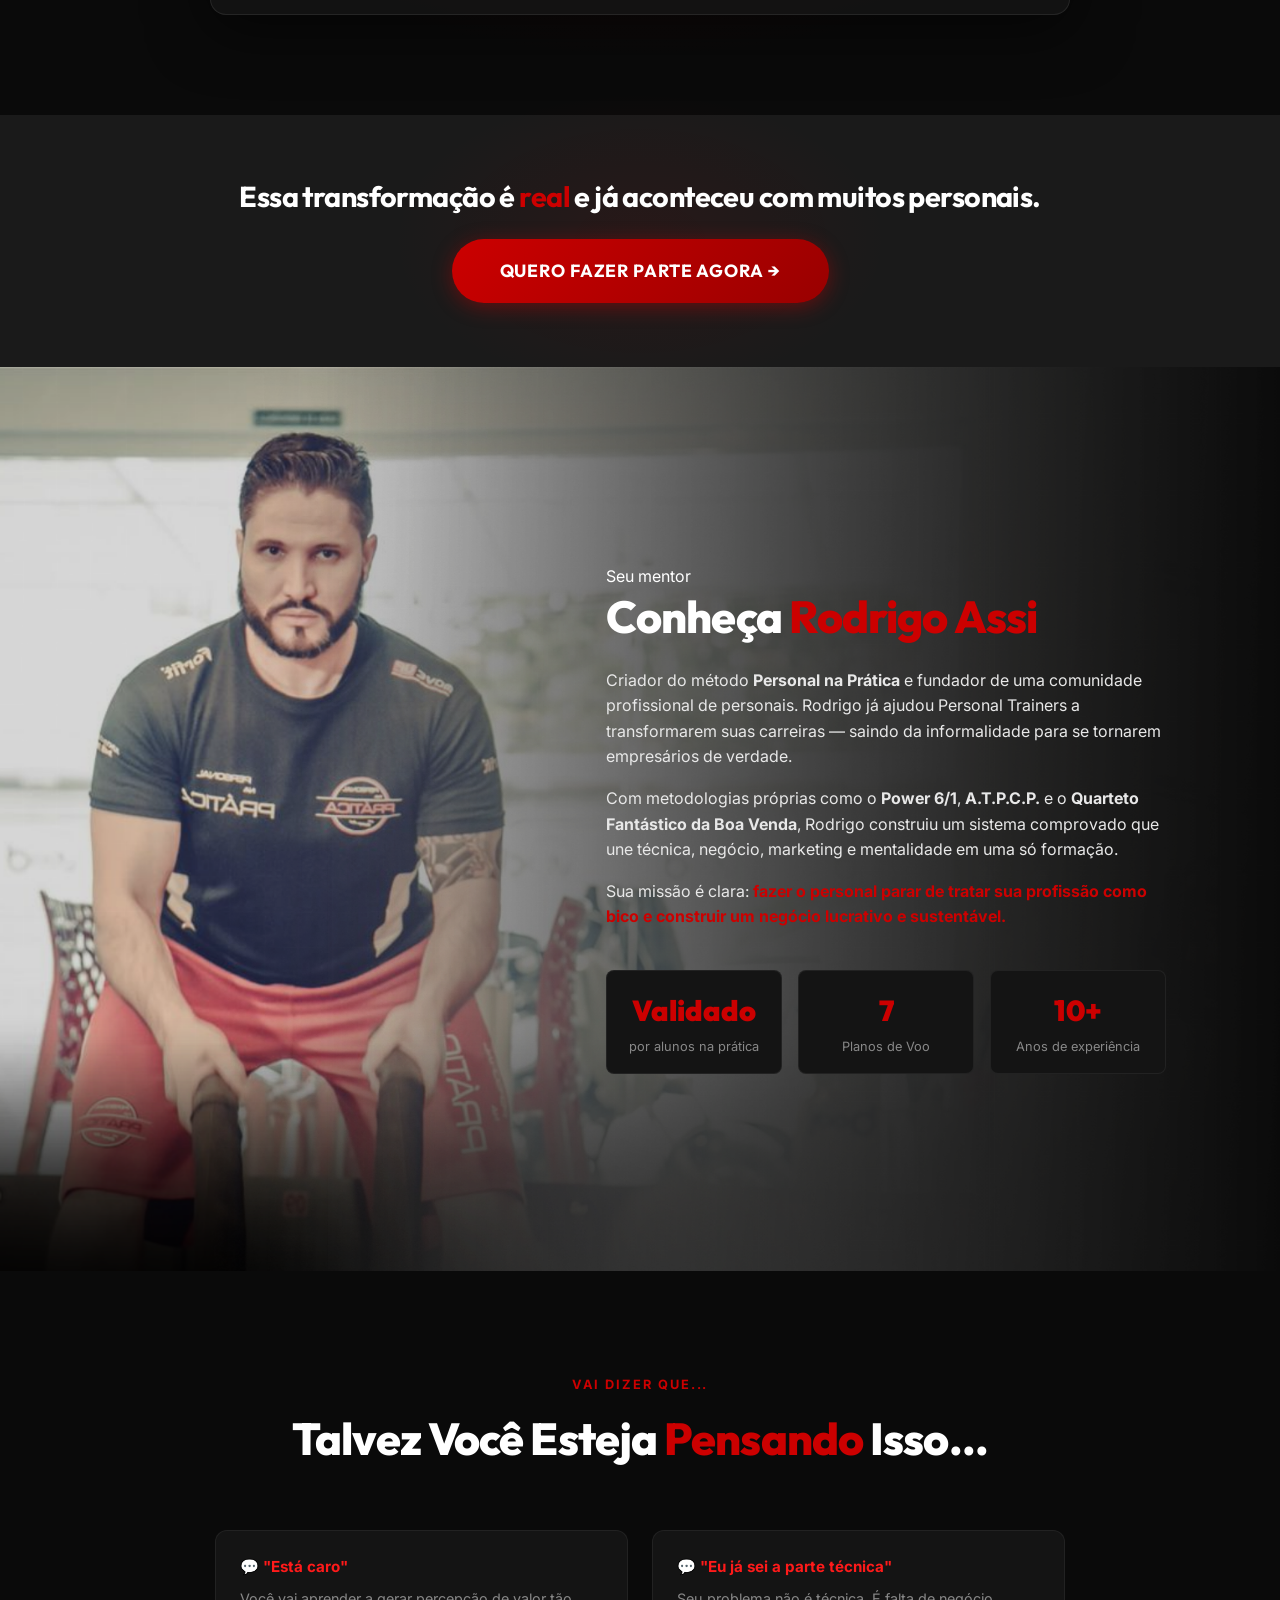
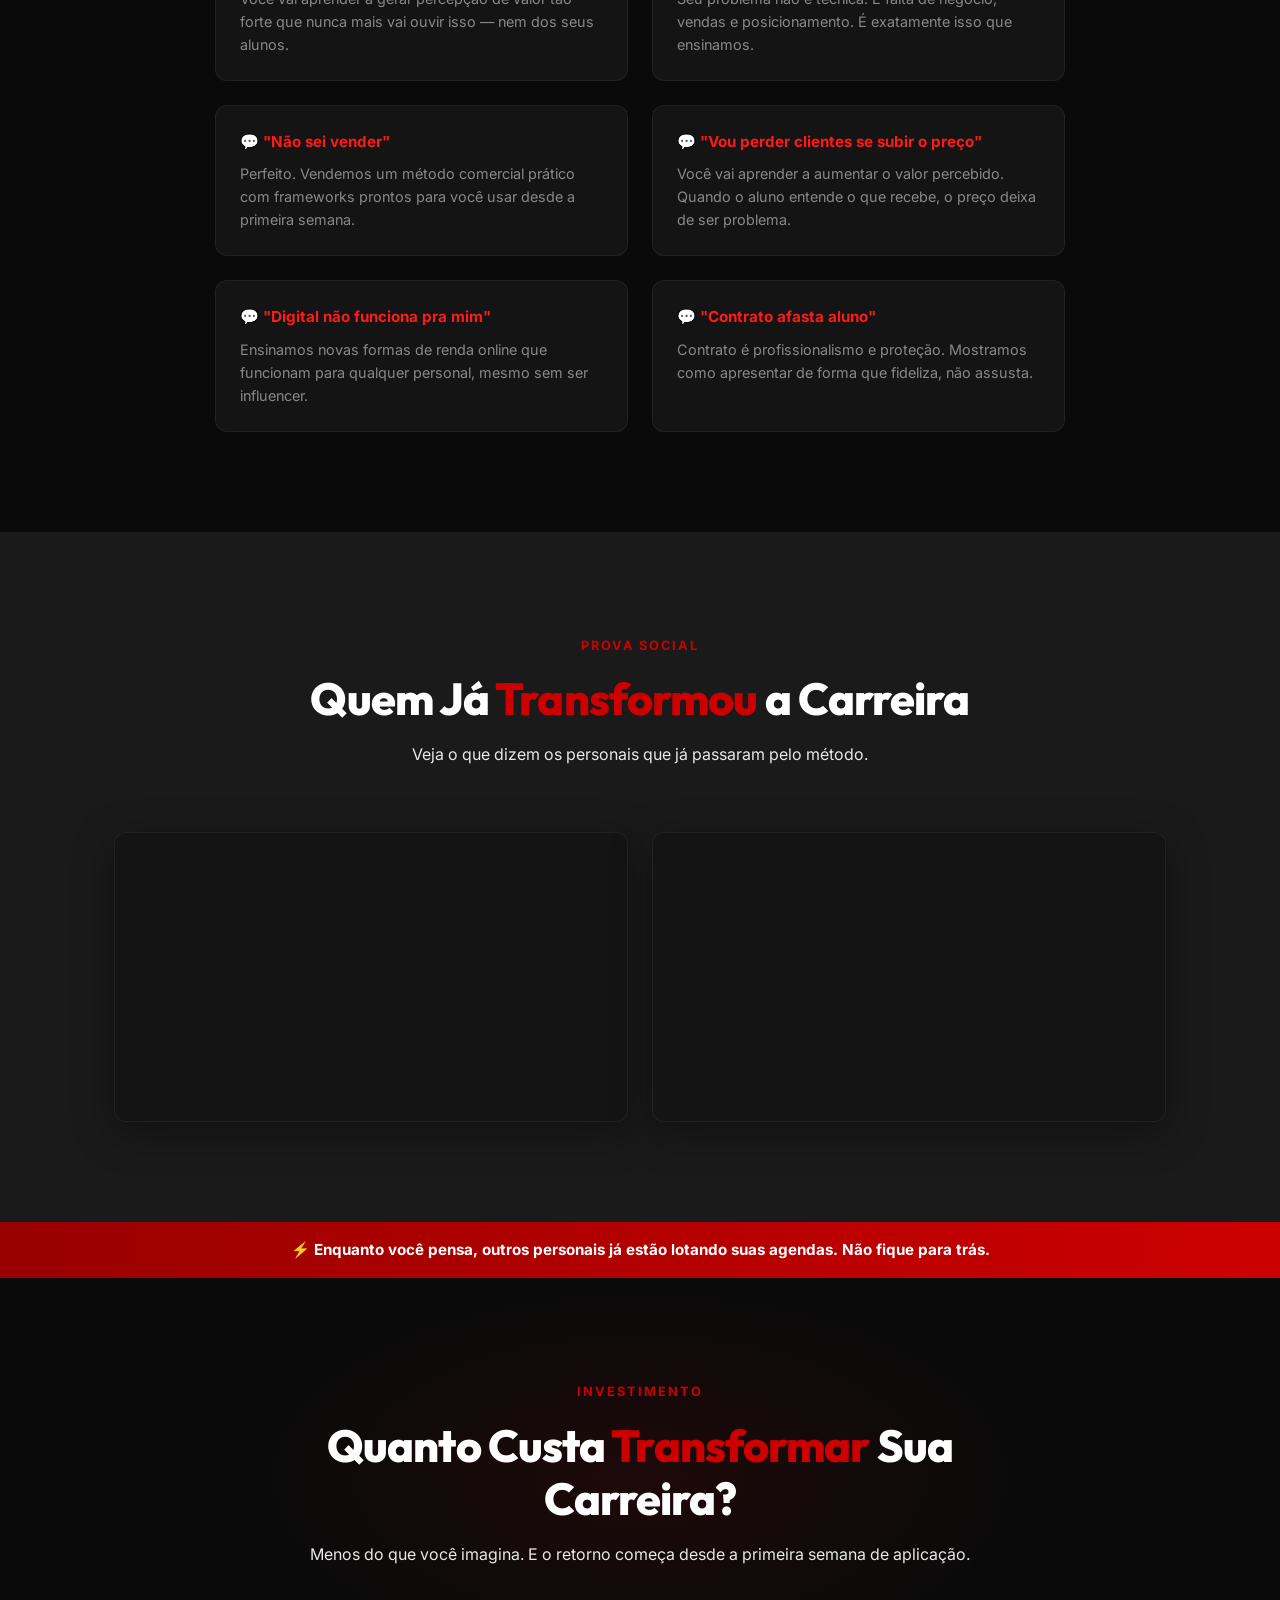
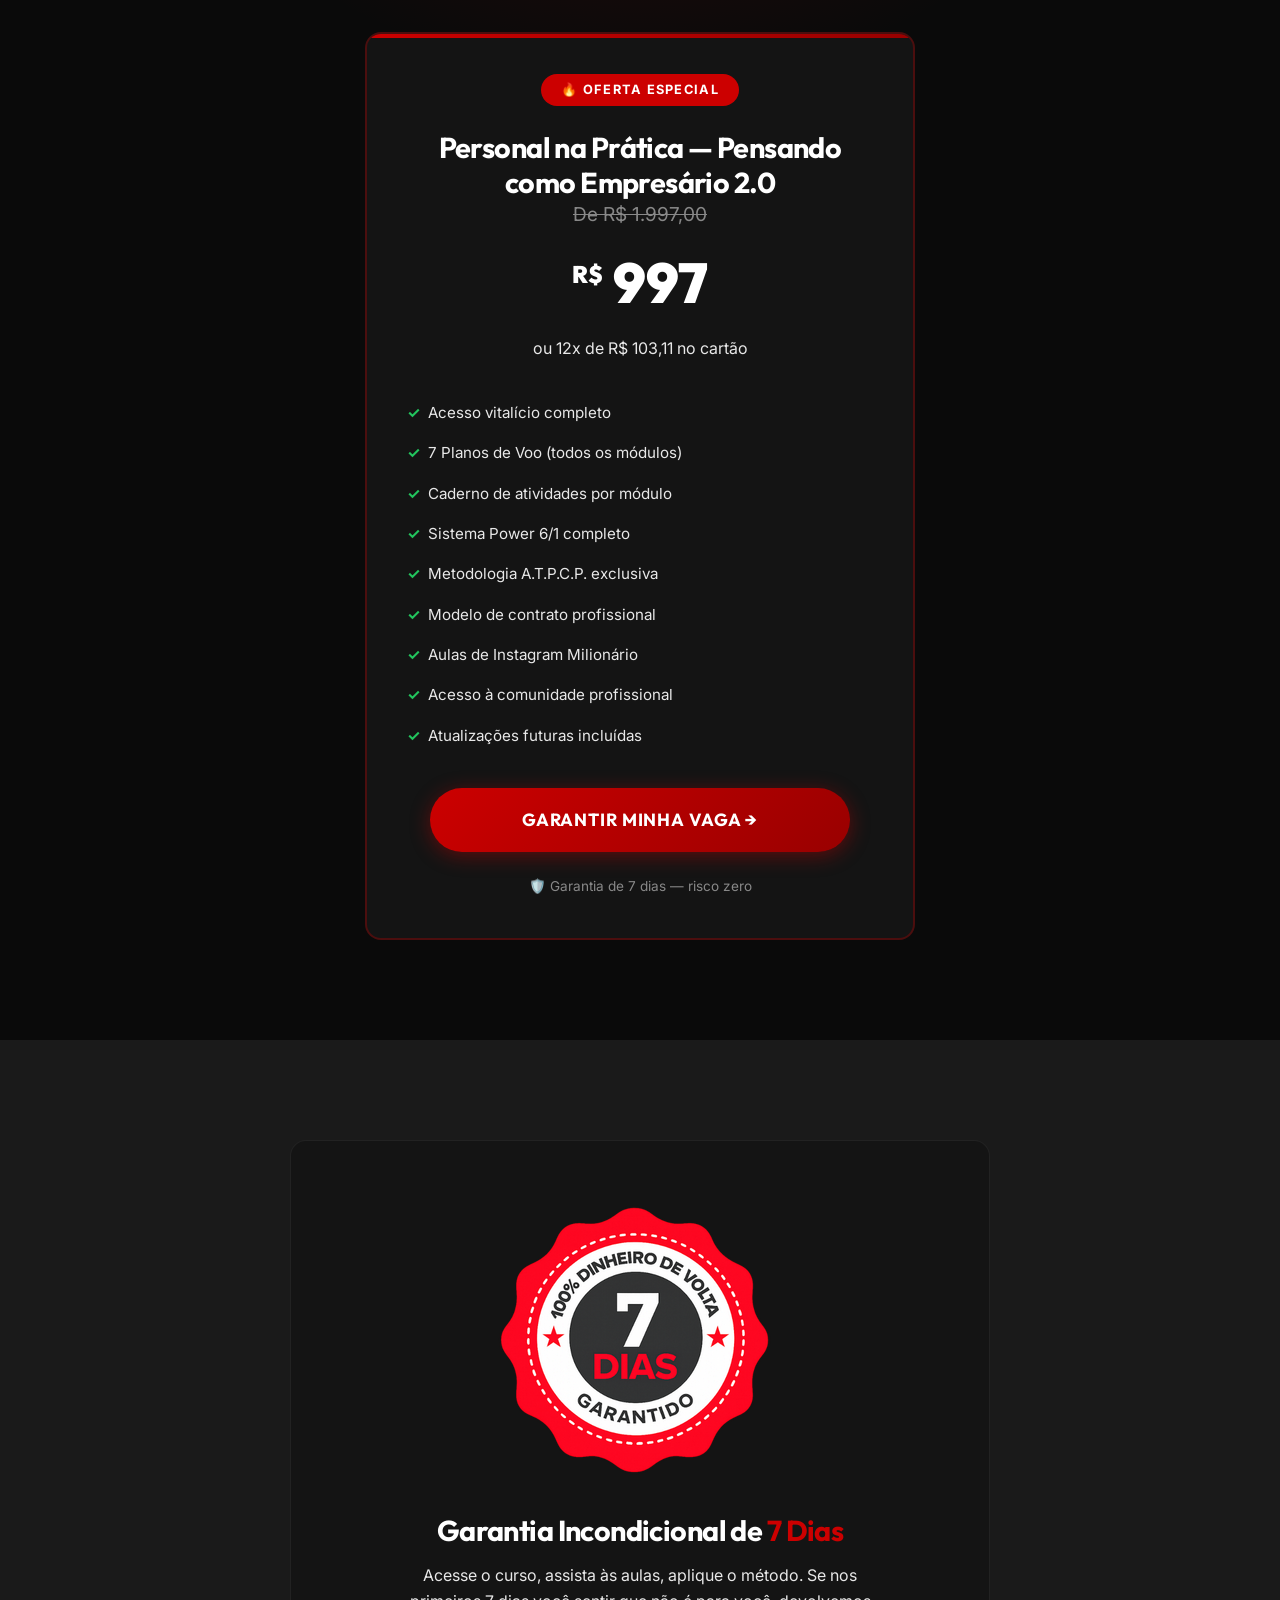
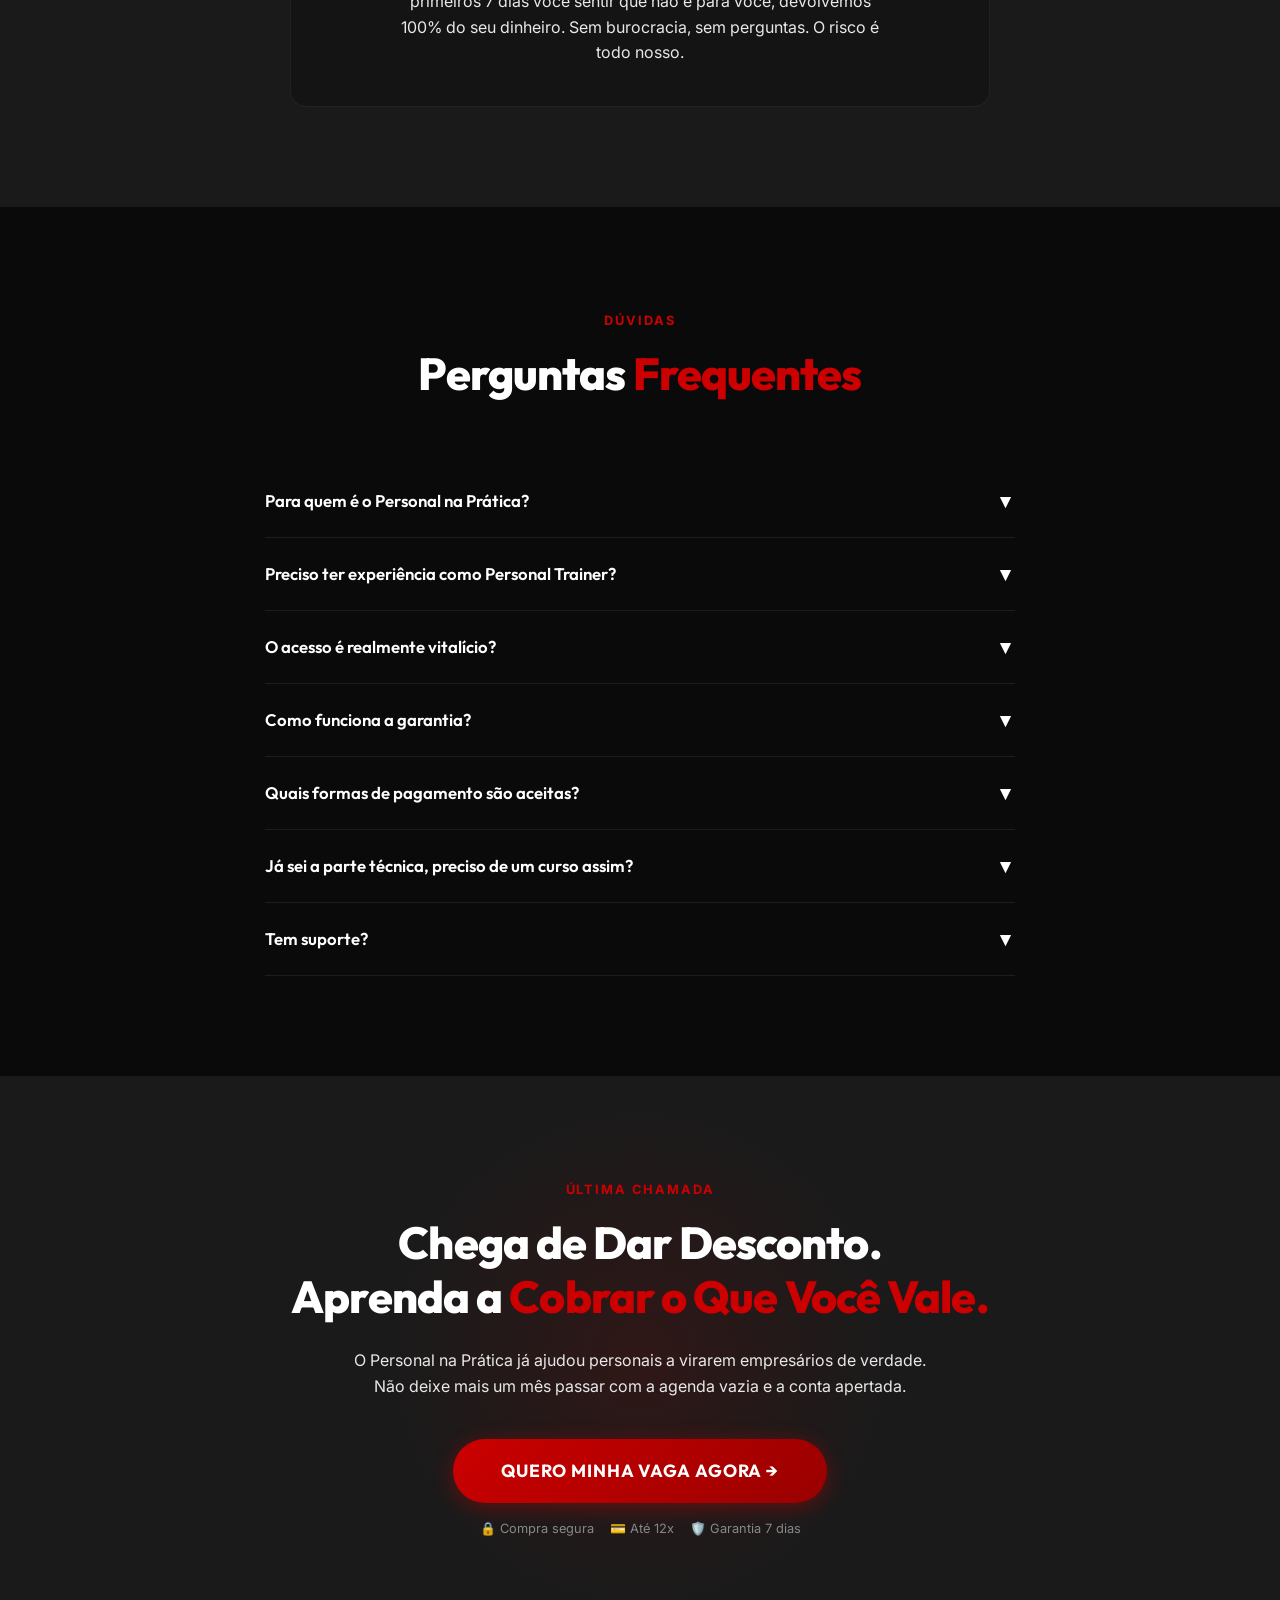
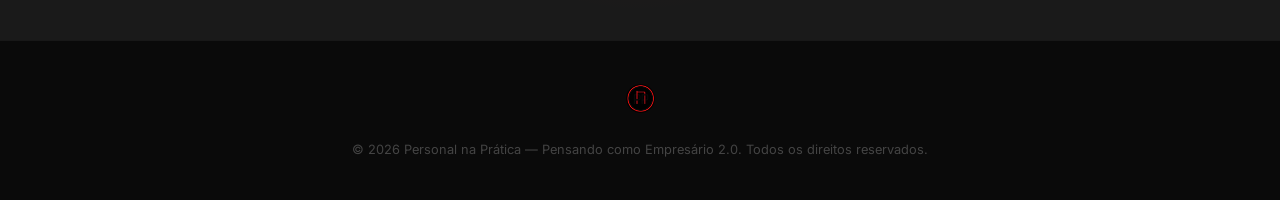
==== commit b5ea95d3: "adiciona novas seções e ajustes finais" ====
--- a/index.html
+++ b/index.html
@@ -414,6 +414,72 @@
             </tr>
           </tbody>
         </table>
+      </div>
+    </div>
+  </section>
+
+  <section class="section journey-section" id="jornada">
+    <div class="container">
+      <div class="section-header animate-on-scroll">
+        <span class="section-label">Jornada</span>
+        <h2>Sua jornada nas <span class="text-red">próximas semanas</span></h2>
+      </div>
+      <ol class="journey-steps">
+        <li class="journey-step animate-on-scroll">
+          <div class="journey-dot">1</div>
+          <div class="journey-week">Semana 1–2</div>
+          <div class="journey-title">Mentalidade e Fundamentos</div>
+          <div class="journey-desc">Entenda o que você realmente vende, corrija sua visão de negócio e comece a agir com mentalidade de empresário.</div>
+        </li>
+        <li class="journey-step animate-on-scroll">
+          <div class="journey-dot">2</div>
+          <div class="journey-week">Semana 3–5</div>
+          <div class="journey-title">Técnica que Funciona</div>
+          <div class="journey-desc">Aplique métodos práticos, ajuste sua prescrição e entregue resultado que o aluno percebe na prática.</div>
+        </li>
+        <li class="journey-step animate-on-scroll">
+          <div class="journey-dot">3</div>
+          <div class="journey-week">Semana 6–8</div>
+          <div class="journey-title">Marketing e Vendas</div>
+          <div class="journey-desc">Aprenda a mostrar valor, lidar com objeções e fechar alunos sem desconto, com um processo claro.</div>
+        </li>
+        <li class="journey-step animate-on-scroll">
+          <div class="journey-dot">4</div>
+          <div class="journey-week">Semana 9+</div>
+          <div class="journey-title">Implementação e Crescimento</div>
+          <div class="journey-desc">Organize agenda, crie previsibilidade e escale com consistência, incluindo novas fontes de renda.</div>
+        </li>
+      </ol>
+    </div>
+  </section>
+
+  <section class="section quiz-section" id="quiz">
+    <div class="container">
+      <div class="section-header animate-on-scroll">
+        <span class="section-label">Quiz interativo</span>
+        <h2>Descubra seu maior <span class="text-red">obstáculo</span></h2>
+        <p>Responda 3 perguntas rápidas e veja como o método pode destravar seu próximo passo.</p>
+      </div>
+      <div class="quiz-card animate-on-scroll" id="quiz-interactive">
+        <div class="quiz-top">
+          <div class="quiz-meta" id="quiz-meta">Pergunta 1 de 3</div>
+          <div class="quiz-progress" id="quiz-progress">
+            <span class="quiz-bar is-active"></span>
+            <span class="quiz-bar"></span>
+            <span class="quiz-bar"></span>
+          </div>
+        </div>
+        <div class="quiz-body" id="quiz-body">
+          <h3 class="quiz-question" id="quiz-question">Qual é o seu maior problema hoje?</h3>
+          <div class="quiz-options" id="quiz-options"></div>
+        </div>
+        <div class="quiz-result" id="quiz-result" hidden>
+          <div class="quiz-result-icon">✓</div>
+          <div class="quiz-result-title">Seu diagnóstico:</div>
+          <p class="quiz-result-text" id="quiz-result-text"></p>
+          <a href="https://pay.hotmart.com/R105076041X?off=qx8hqc0z&checkoutMode=10" class="btn btn-primary btn-lg btn-block" id="quiz-cta">QUERO RESOLVER ISSO AGORA →</a>
+          <button class="quiz-restart" type="button" id="quiz-restart">Refazer o quiz</button>
+        </div>
       </div>
     </div>
   </section>
@@ -556,7 +622,7 @@
         <h3>Personal na Prática — Pensando como Empresário 2.0</h3>
         <div class="price-original">De R$ 1.997,00</div>
         <div class="price-current"><span class="currency">R$</span> 997</div>
-        <div class="price-installment">ou 12x de R$ 97,08 no cartão</div>
+        <div class="price-installment">ou 12x de R$ 103,11 no cartão</div>
 
         <ul class="pricing-features">
           <li><span class="check">✓</span> Acesso vitalício completo</li>
@@ -585,7 +651,7 @@
   <section class="section guarantee-section">
     <div class="container">
       <div class="guarantee-box animate-on-scroll">
-        <div class="icon">🛡️</div>
+        <img src="assets/7-dias.png" alt="Garantia de 7 dias" style="display:block;margin:0 auto;">
         <h3>Garantia Incondicional de <span class="text-red">7 Dias</span></h3>
         <p>
           Acesse o curso, assista às aulas, aplique o método. Se nos primeiros 7 dias você sentir 
@@ -706,7 +772,6 @@
         <img src="assets/logo-personal-pensando-como-empresario.png" alt="Personal na Prática">
       </div>
       <p>© 2026 Personal na Prática — Pensando como Empresário 2.0. Todos os direitos reservados.</p>
-      <p>Este produto é comercializado com apoio da Hotmart. A plataforma não faz controle editorial prévio dos produtos comercializados, nem avalia o conteúdo ou sua manutenção.</p>
     </div>
   </footer>
 
--- a/styles.css
+++ b/styles.css
@@ -883,6 +883,214 @@
   background: rgba(34, 197, 94, 0.12);
 }
 
+.journey-section {
+  background: var(--bg-black);
+  position: relative;
+  overflow: hidden;
+}
+
+.journey-section::before {
+  content: '';
+  position: absolute;
+  inset: -200px -200px auto -200px;
+  height: 520px;
+  background: radial-gradient(ellipse at center, rgba(204, 0, 0, 0.18) 0%, transparent 65%);
+  pointer-events: none;
+}
+
+.journey-steps {
+  display: grid;
+  grid-template-columns: repeat(4, minmax(0, 1fr));
+  gap: var(--space-lg);
+  margin-top: var(--space-lg);
+  position: relative;
+}
+
+.journey-steps::before {
+  content: '';
+  position: absolute;
+  top: 18px;
+  left: 0;
+  right: 0;
+  height: 2px;
+  background: rgba(255, 255, 255, 0.12);
+}
+
+.journey-step {
+  position: relative;
+  padding-top: 0;
+}
+
+.journey-dot {
+  width: 38px;
+  height: 38px;
+  border-radius: 999px;
+  background: var(--red-primary);
+  color: var(--white);
+  font-family: var(--font-display);
+  font-weight: 900;
+  display: inline-flex;
+  align-items: center;
+  justify-content: center;
+  box-shadow: 0 10px 30px rgba(204, 0, 0, 0.35);
+  position: relative;
+  z-index: 1;
+}
+
+.journey-week {
+  margin-top: var(--space-sm);
+  font-size: 0.8rem;
+  font-weight: 800;
+  letter-spacing: 0.12em;
+  text-transform: uppercase;
+  color: rgba(255, 255, 255, 0.7);
+}
+
+.journey-title {
+  margin-top: 10px;
+  font-family: var(--font-display);
+  font-weight: 900;
+  color: var(--white);
+  line-height: 1.1;
+}
+
+.journey-desc {
+  margin-top: 10px;
+  font-size: 0.9rem;
+  color: rgba(255, 255, 255, 0.72);
+}
+
+.quiz-section {
+  background: radial-gradient(ellipse at center, rgba(204, 0, 0, 0.22) 0%, rgba(10, 10, 10, 1) 60%);
+  position: relative;
+  overflow: hidden;
+}
+
+.quiz-card {
+  max-width: 860px;
+  margin: 0 auto;
+  background: rgba(20, 20, 20, 0.92);
+  border: 1px solid rgba(255, 255, 255, 0.08);
+  border-radius: var(--radius-lg);
+  padding: var(--space-lg);
+  box-shadow: 0 14px 60px rgba(0, 0, 0, 0.55);
+}
+
+.quiz-top {
+  display: flex;
+  align-items: center;
+  justify-content: space-between;
+  gap: var(--space-md);
+  margin-bottom: var(--space-md);
+}
+
+.quiz-meta {
+  font-size: 0.72rem;
+  font-weight: 800;
+  letter-spacing: 0.14em;
+  text-transform: uppercase;
+  color: rgba(255, 255, 255, 0.62);
+}
+
+.quiz-progress {
+  display: flex;
+  gap: 10px;
+  align-items: center;
+}
+
+.quiz-bar {
+  width: 44px;
+  height: 4px;
+  background: rgba(255, 255, 255, 0.18);
+  border-radius: 999px;
+}
+
+.quiz-bar.is-active {
+  background: var(--red-primary);
+}
+
+.quiz-question {
+  font-family: var(--font-display);
+  font-weight: 900;
+  color: var(--white);
+  margin-bottom: var(--space-md);
+}
+
+.quiz-options {
+  display: grid;
+  gap: 12px;
+}
+
+.quiz-option {
+  width: 100%;
+  text-align: left;
+  background: rgba(255, 255, 255, 0.06);
+  border: 1px solid rgba(255, 255, 255, 0.10);
+  color: rgba(255, 255, 255, 0.92);
+  border-radius: 12px;
+  padding: 14px 14px;
+  font-weight: 700;
+  cursor: pointer;
+  transition: all var(--transition-medium);
+}
+
+.quiz-option:hover {
+  transform: translateY(-1px);
+  background: rgba(255, 255, 255, 0.08);
+  border-color: rgba(204, 0, 0, 0.35);
+  box-shadow: 0 10px 28px rgba(0, 0, 0, 0.35);
+}
+
+.quiz-option.is-selected {
+  border-color: rgba(255, 255, 255, 0.35);
+  background: rgba(255, 255, 255, 0.10);
+}
+
+.quiz-result {
+  text-align: center;
+}
+
+.quiz-result-icon {
+  width: 52px;
+  height: 52px;
+  border-radius: 999px;
+  margin: 0 auto var(--space-md);
+  display: flex;
+  align-items: center;
+  justify-content: center;
+  background: rgba(204, 0, 0, 0.22);
+  color: var(--white);
+  font-weight: 900;
+  font-size: 1.2rem;
+}
+
+.quiz-result-title {
+  font-family: var(--font-display);
+  font-weight: 900;
+  font-size: 1.2rem;
+  margin-bottom: 10px;
+  color: var(--white);
+}
+
+.quiz-result-text {
+  max-width: 680px;
+  margin: 0 auto var(--space-md);
+  color: rgba(255, 255, 255, 0.78);
+}
+
+.quiz-restart {
+  margin-top: var(--space-sm);
+  border: 0;
+  background: transparent;
+  color: rgba(255, 255, 255, 0.65);
+  font-weight: 700;
+  cursor: pointer;
+}
+
+.quiz-restart:hover {
+  color: rgba(255, 255, 255, 0.9);
+}
+
 /* --- EXPERT SECTION --- */
 .expert-section {
   background: var(--bg-black);
@@ -1708,6 +1916,69 @@
     height: 32px;
   }
 
+  .journey-steps {
+    grid-template-columns: 1fr;
+    gap: var(--space-md);
+    padding-left: 0;
+  }
+
+  .journey-steps::before {
+    top: 10px;
+    bottom: 10px;
+    left: 19px;
+    right: auto;
+    width: 2px;
+    height: auto;
+  }
+
+  .journey-step {
+    display: grid;
+    grid-template-columns: 46px 1fr;
+    column-gap: var(--space-sm);
+    row-gap: 6px;
+    align-items: start;
+  }
+
+  .journey-dot {
+    grid-row: span 3;
+  }
+
+  .journey-week {
+    margin-top: 2px;
+  }
+
+  .journey-title {
+    margin-top: 0;
+    font-size: 1.1rem;
+  }
+
+  .journey-desc {
+    margin-top: 0;
+  }
+
+  .quiz-card {
+    padding: var(--space-md);
+  }
+
+  .quiz-top {
+    flex-direction: column;
+    align-items: flex-start;
+    gap: 12px;
+  }
+
+  .quiz-bar {
+    width: 34px;
+  }
+
+  .quiz-question {
+    font-size: 1.25rem;
+  }
+
+  .quiz-option {
+    padding: 12px 12px;
+    font-size: 0.95rem;
+  }
+
   .social-proof-bar {
     padding: var(--space-lg) 0;
   }
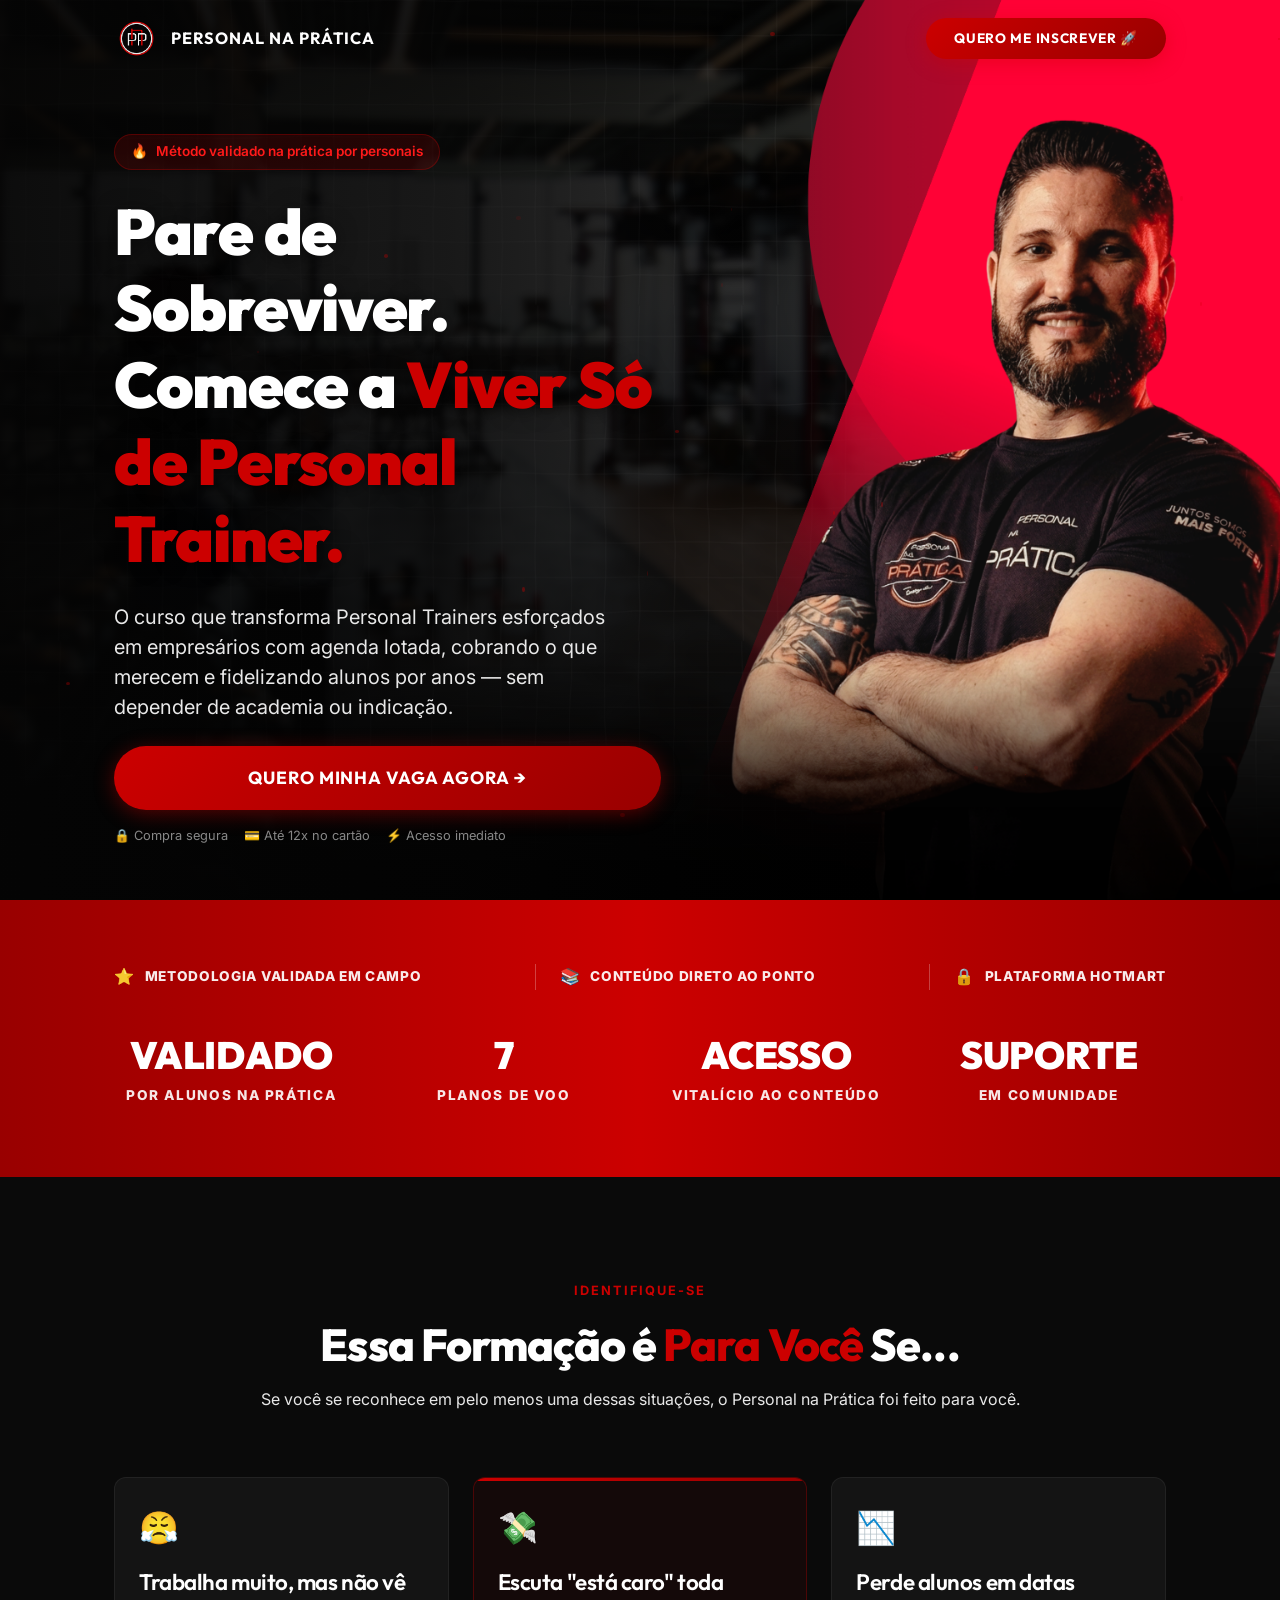
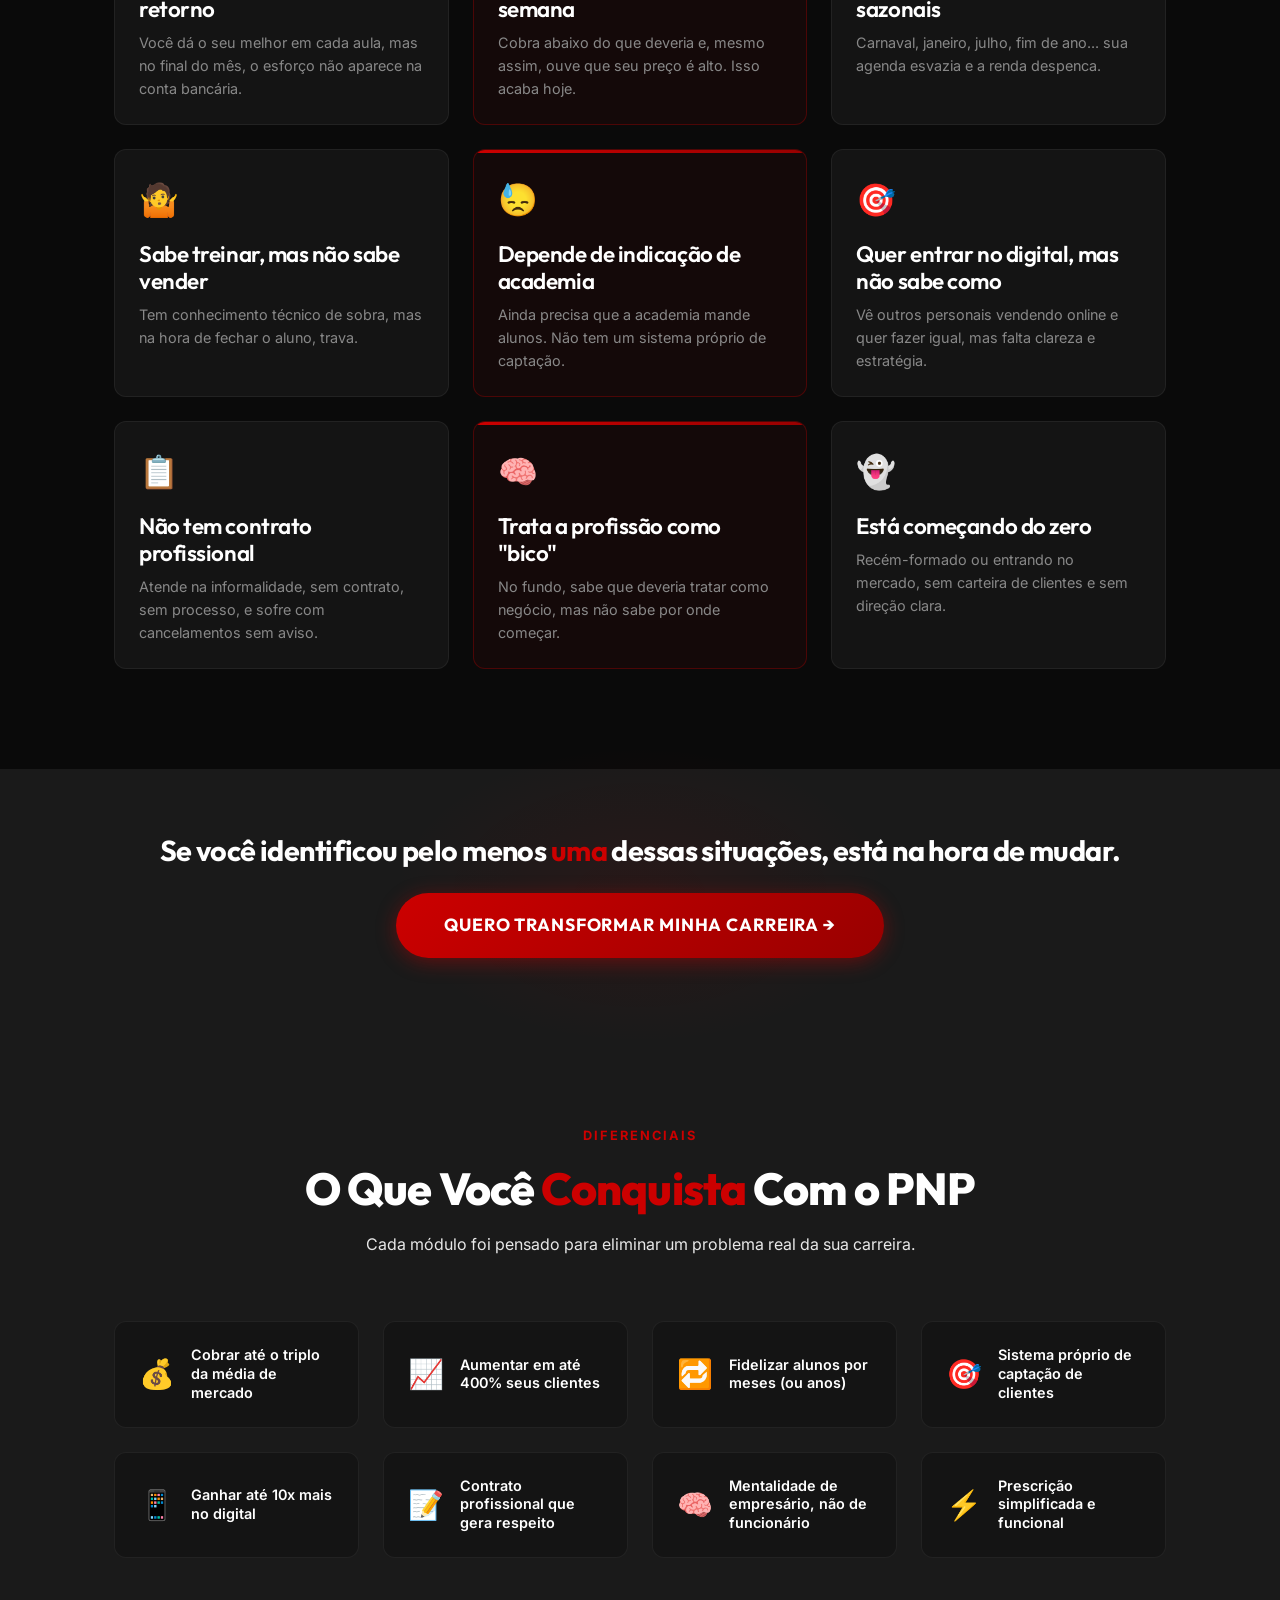
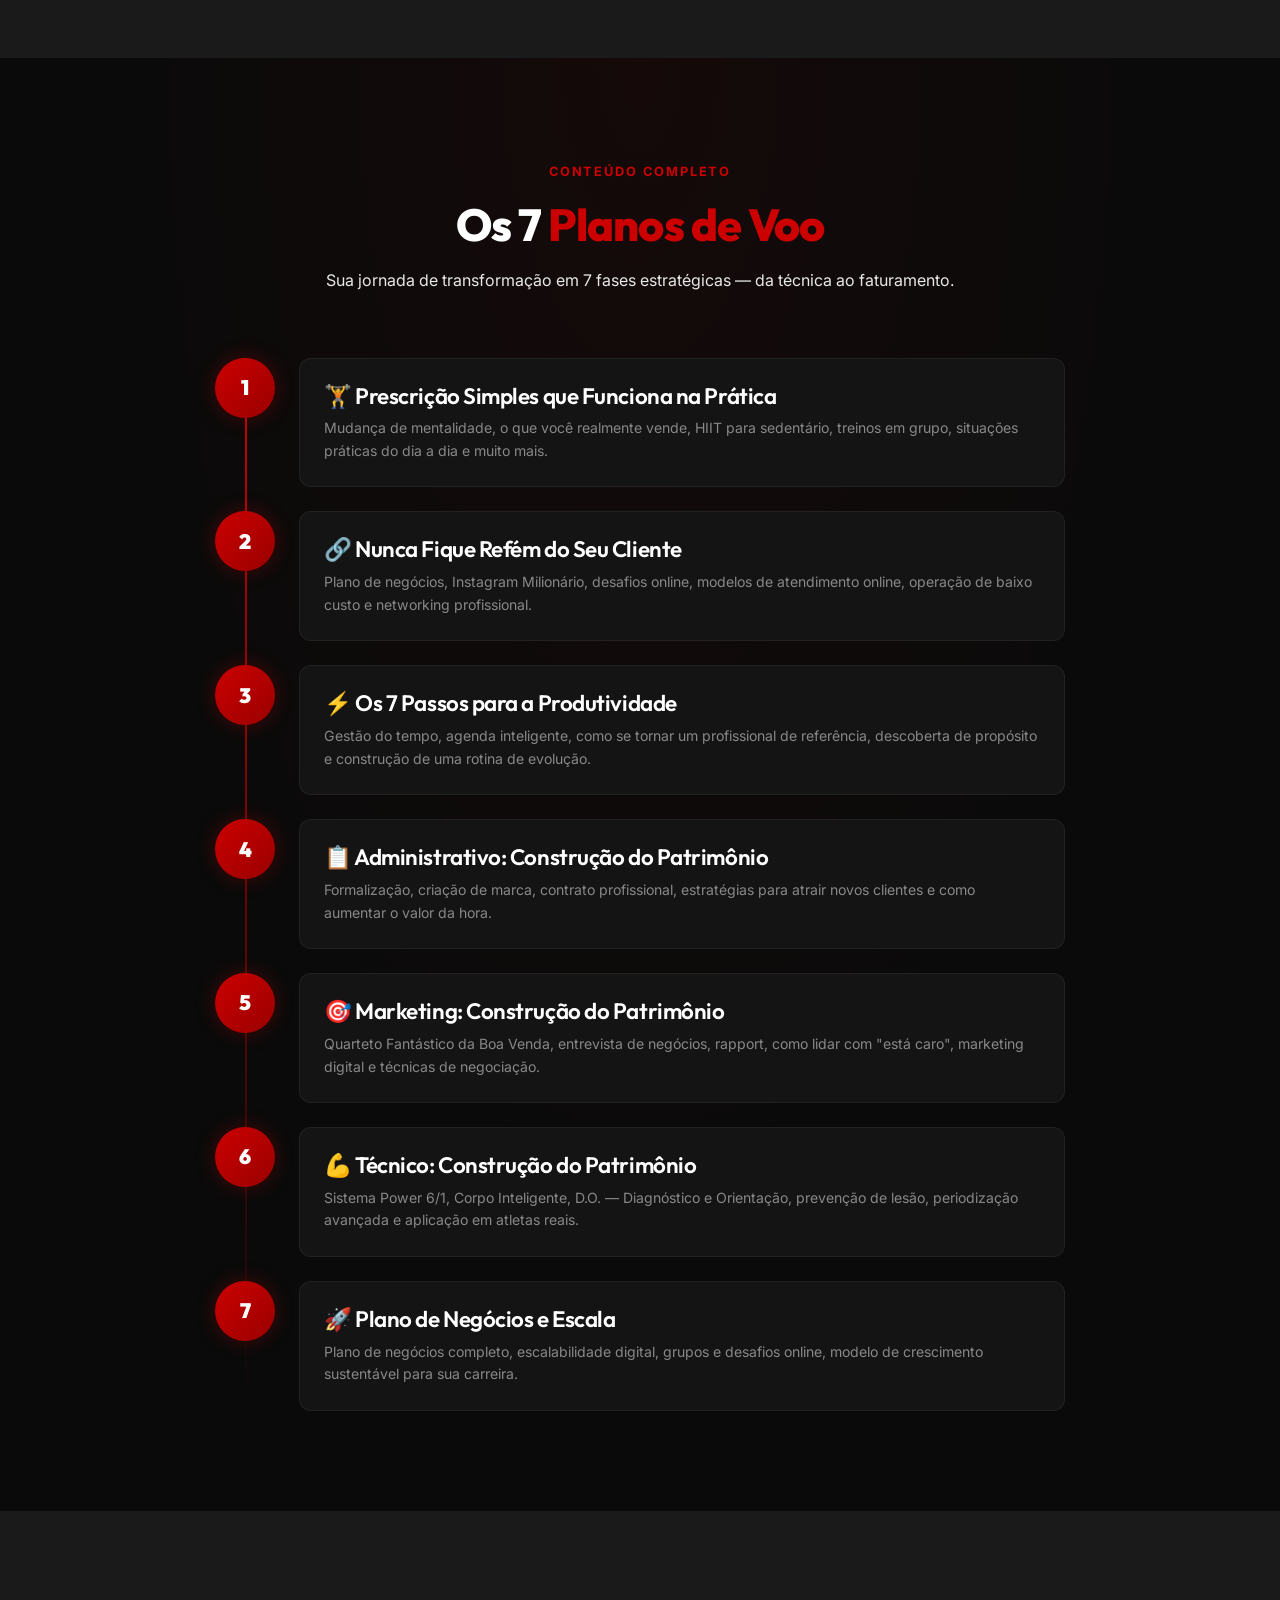
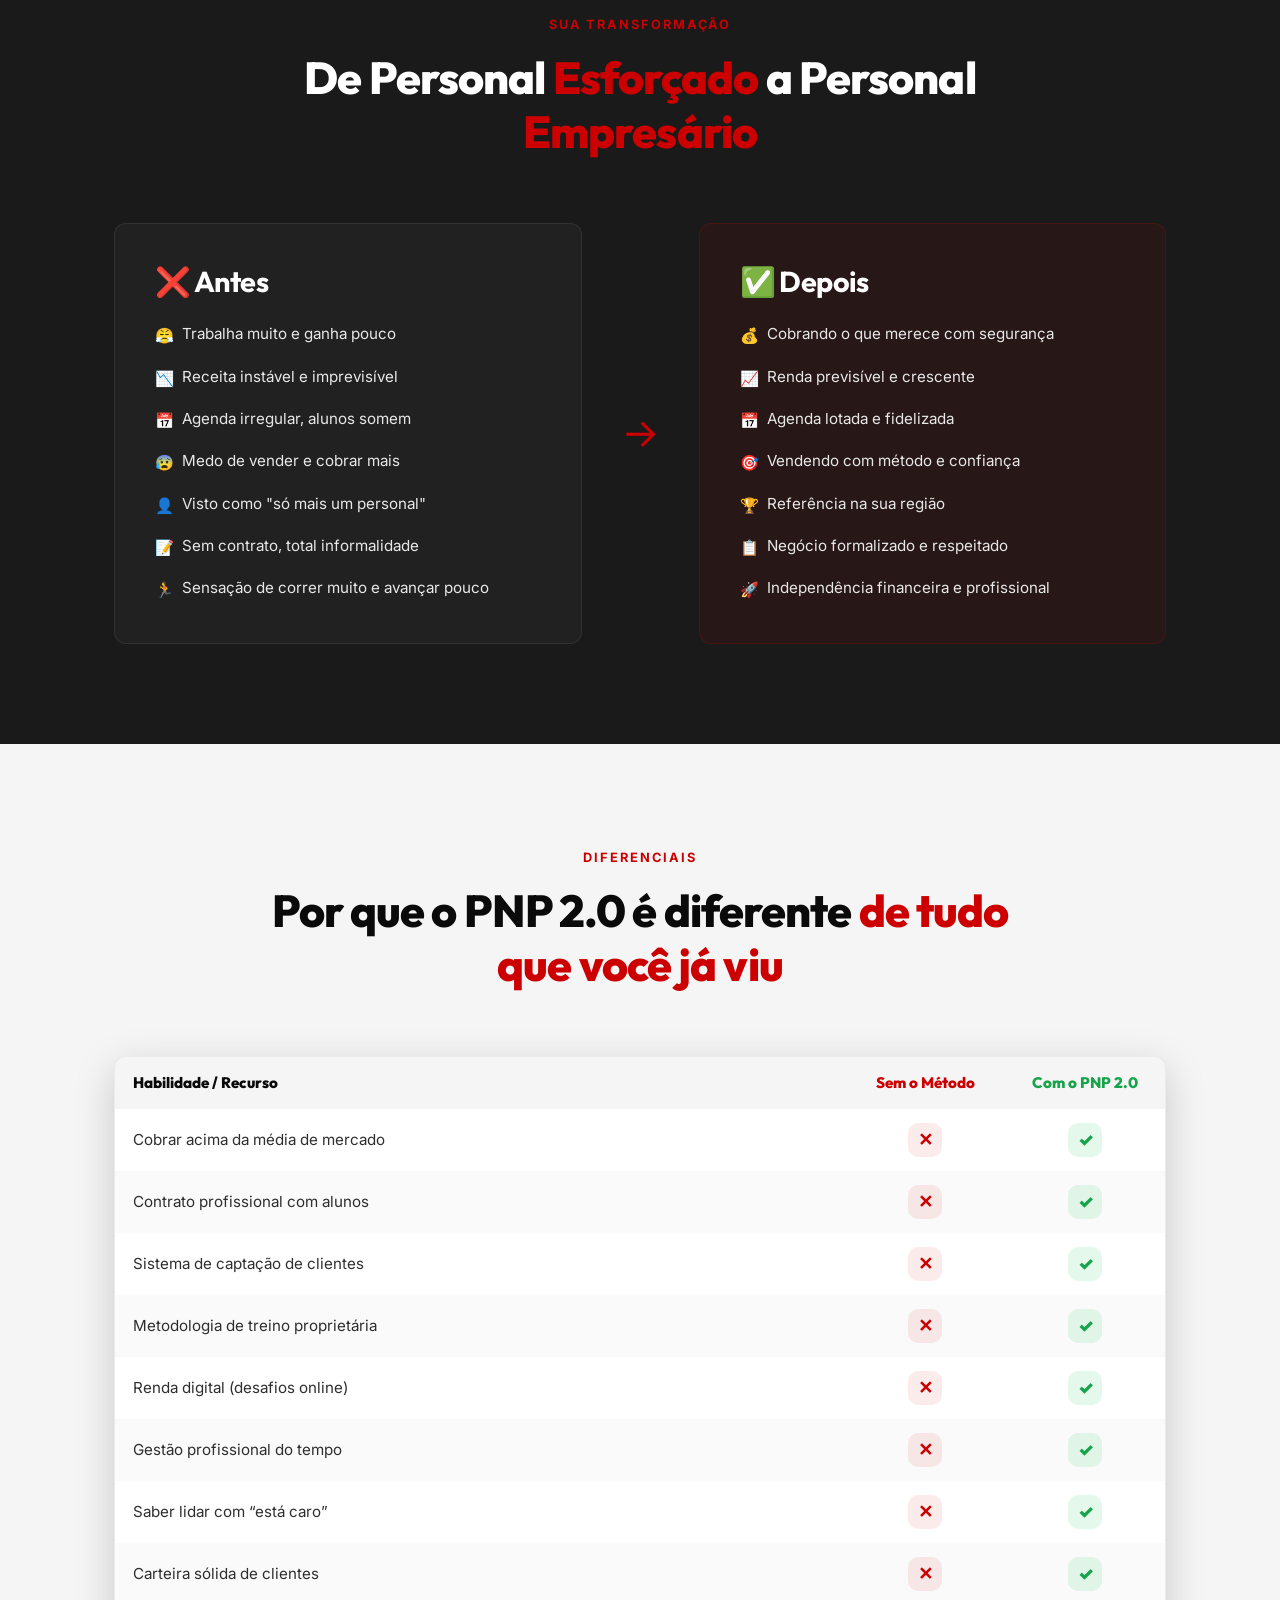
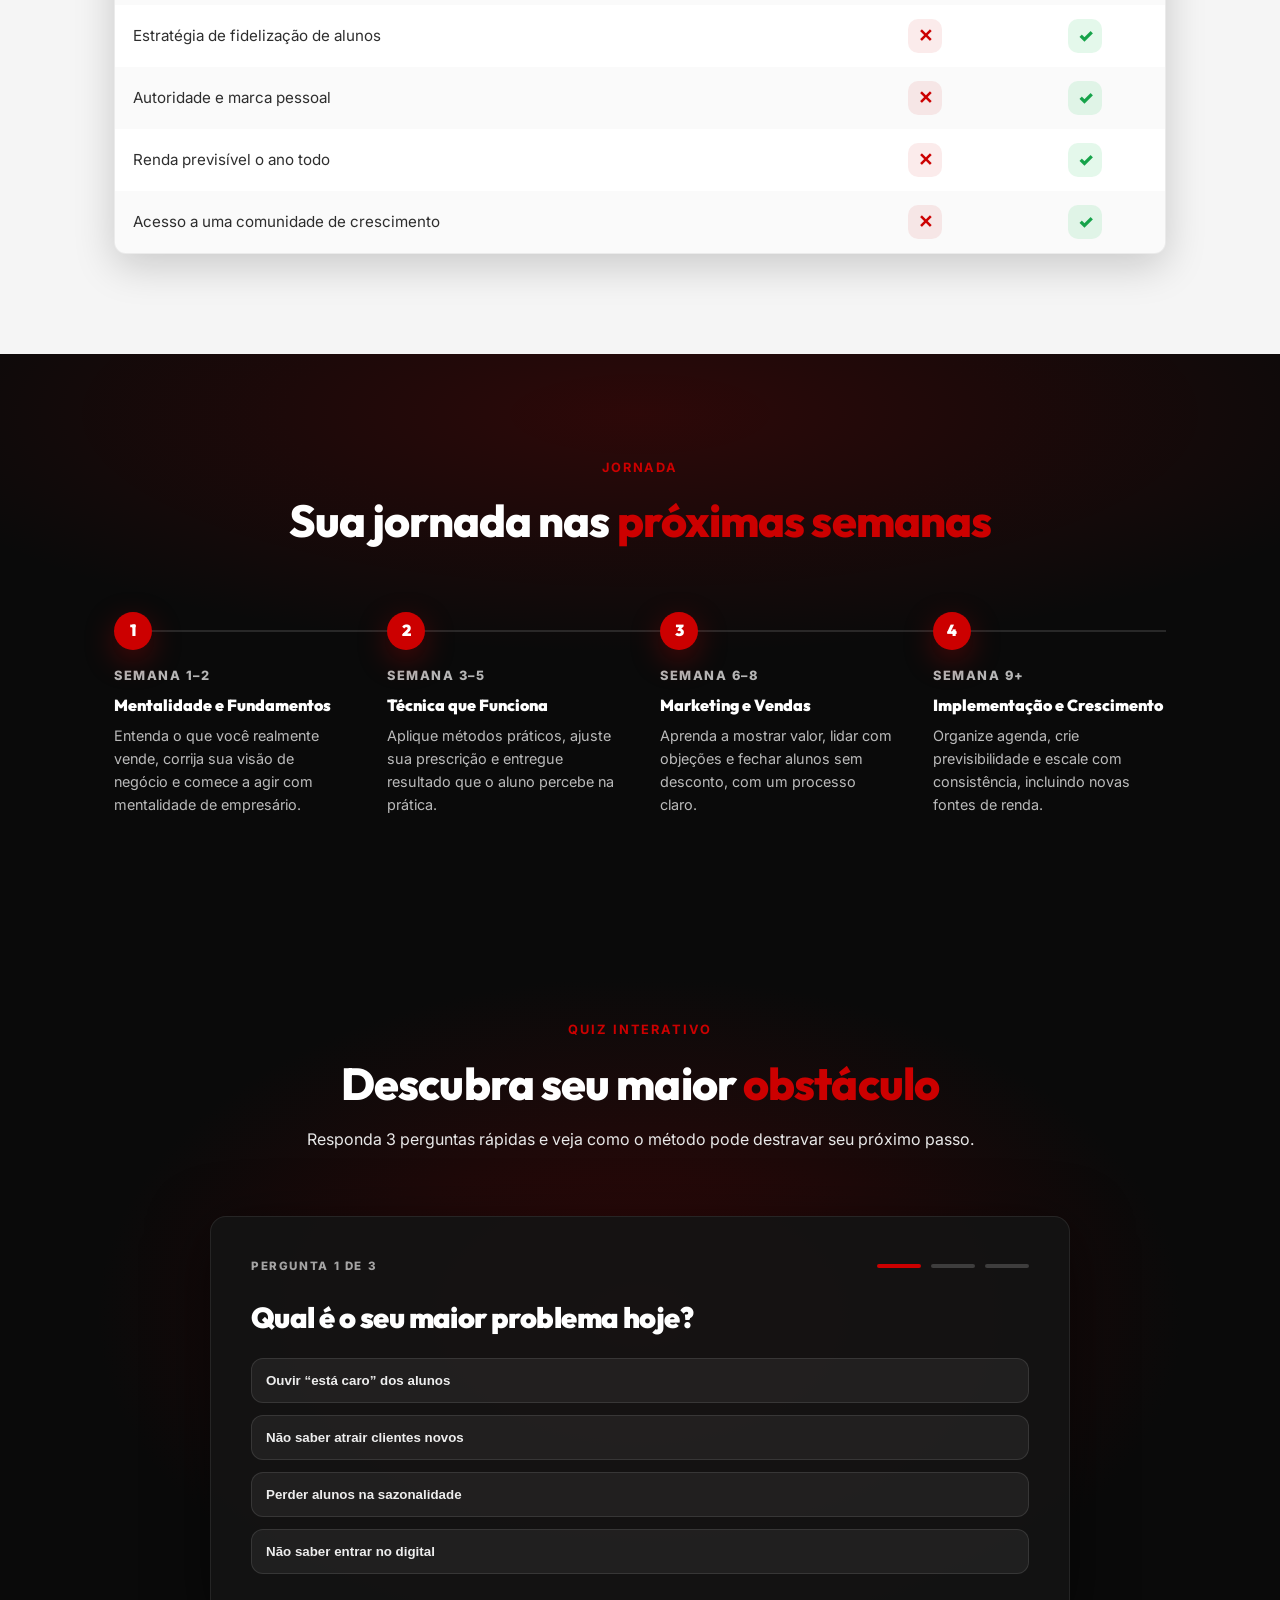
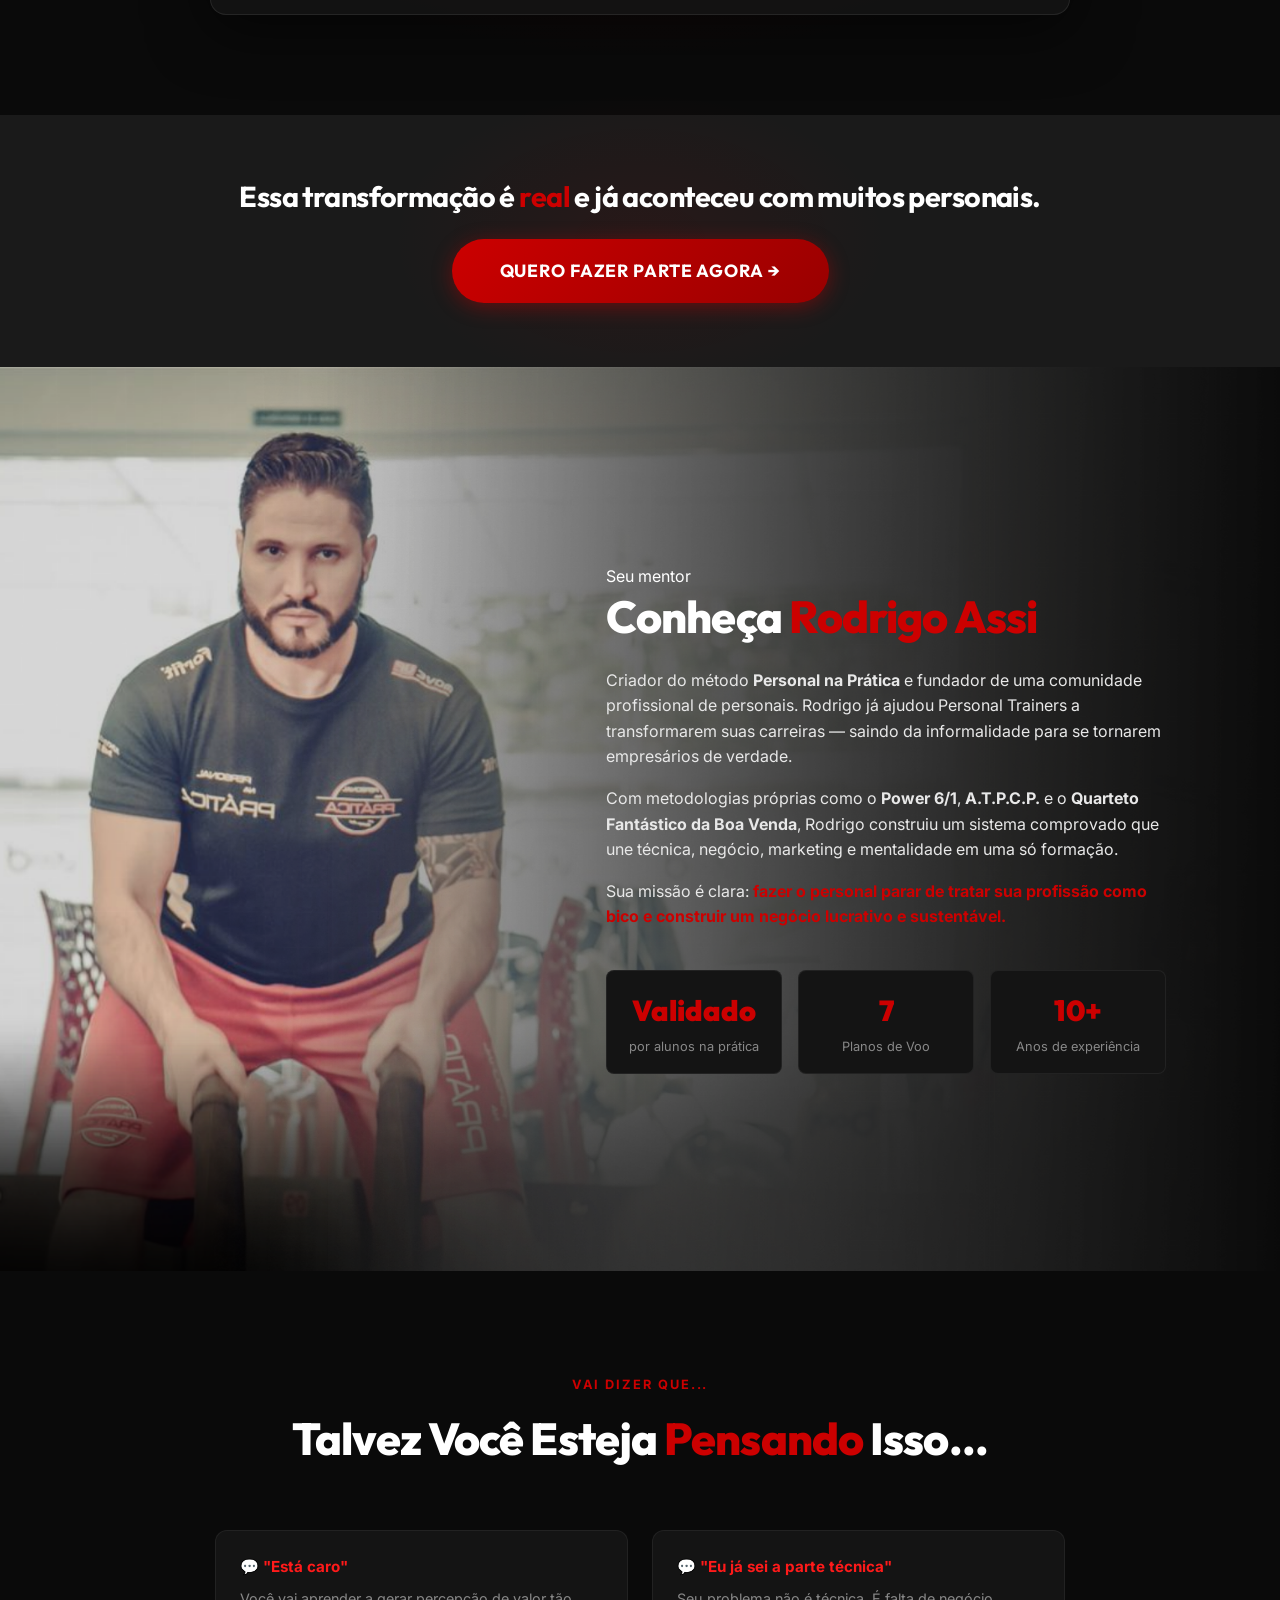
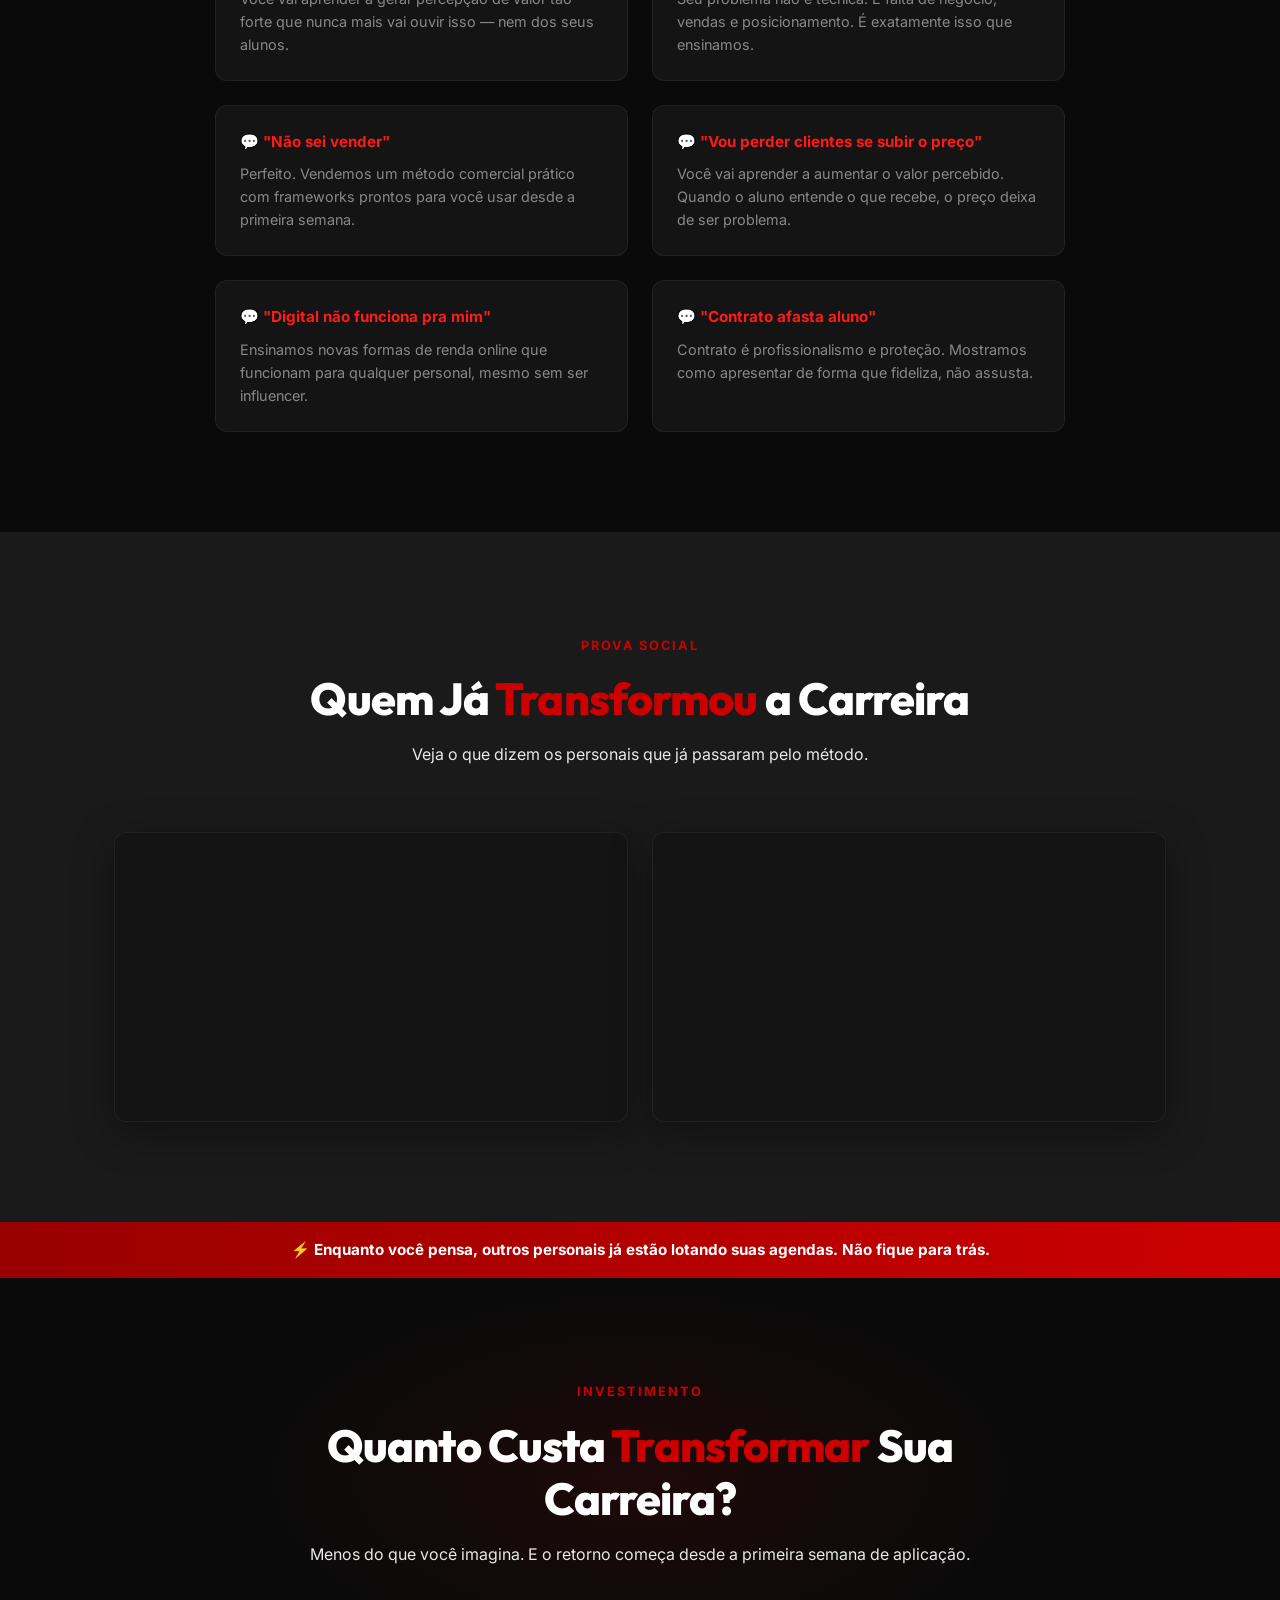
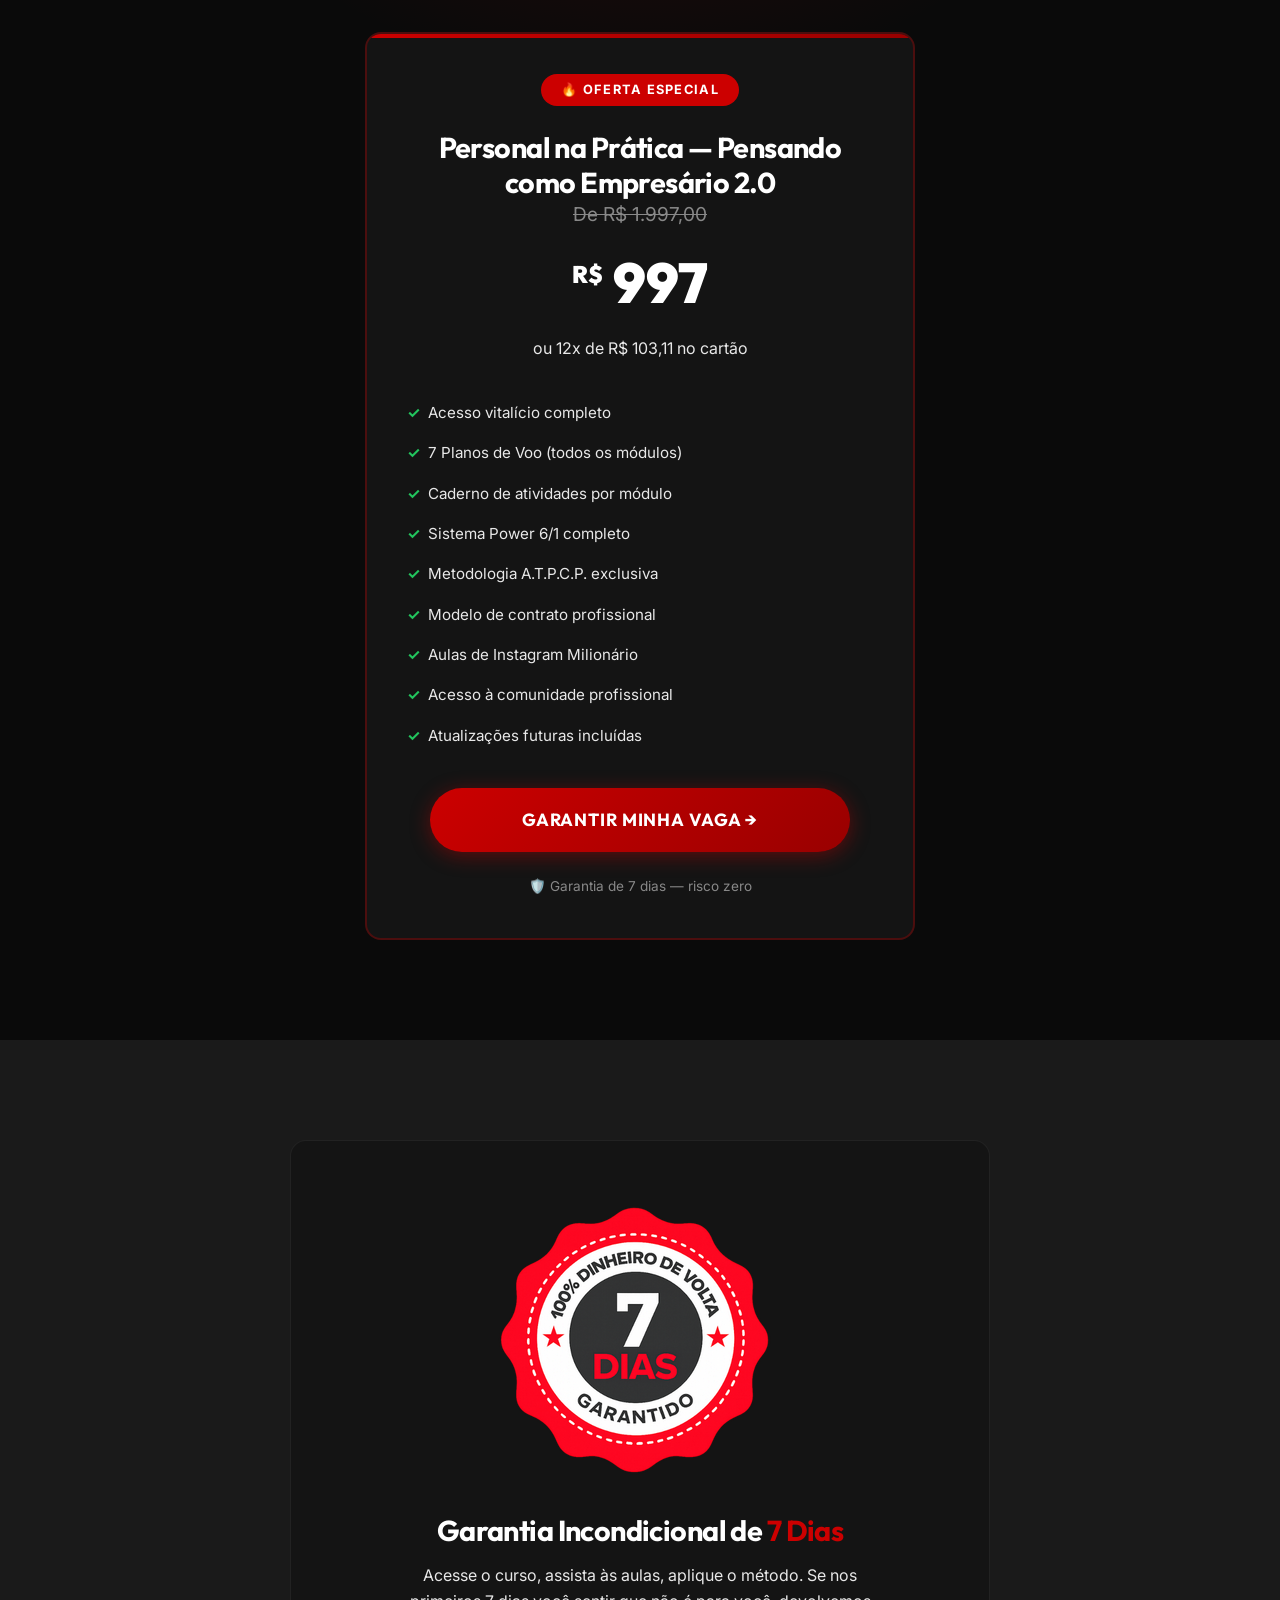
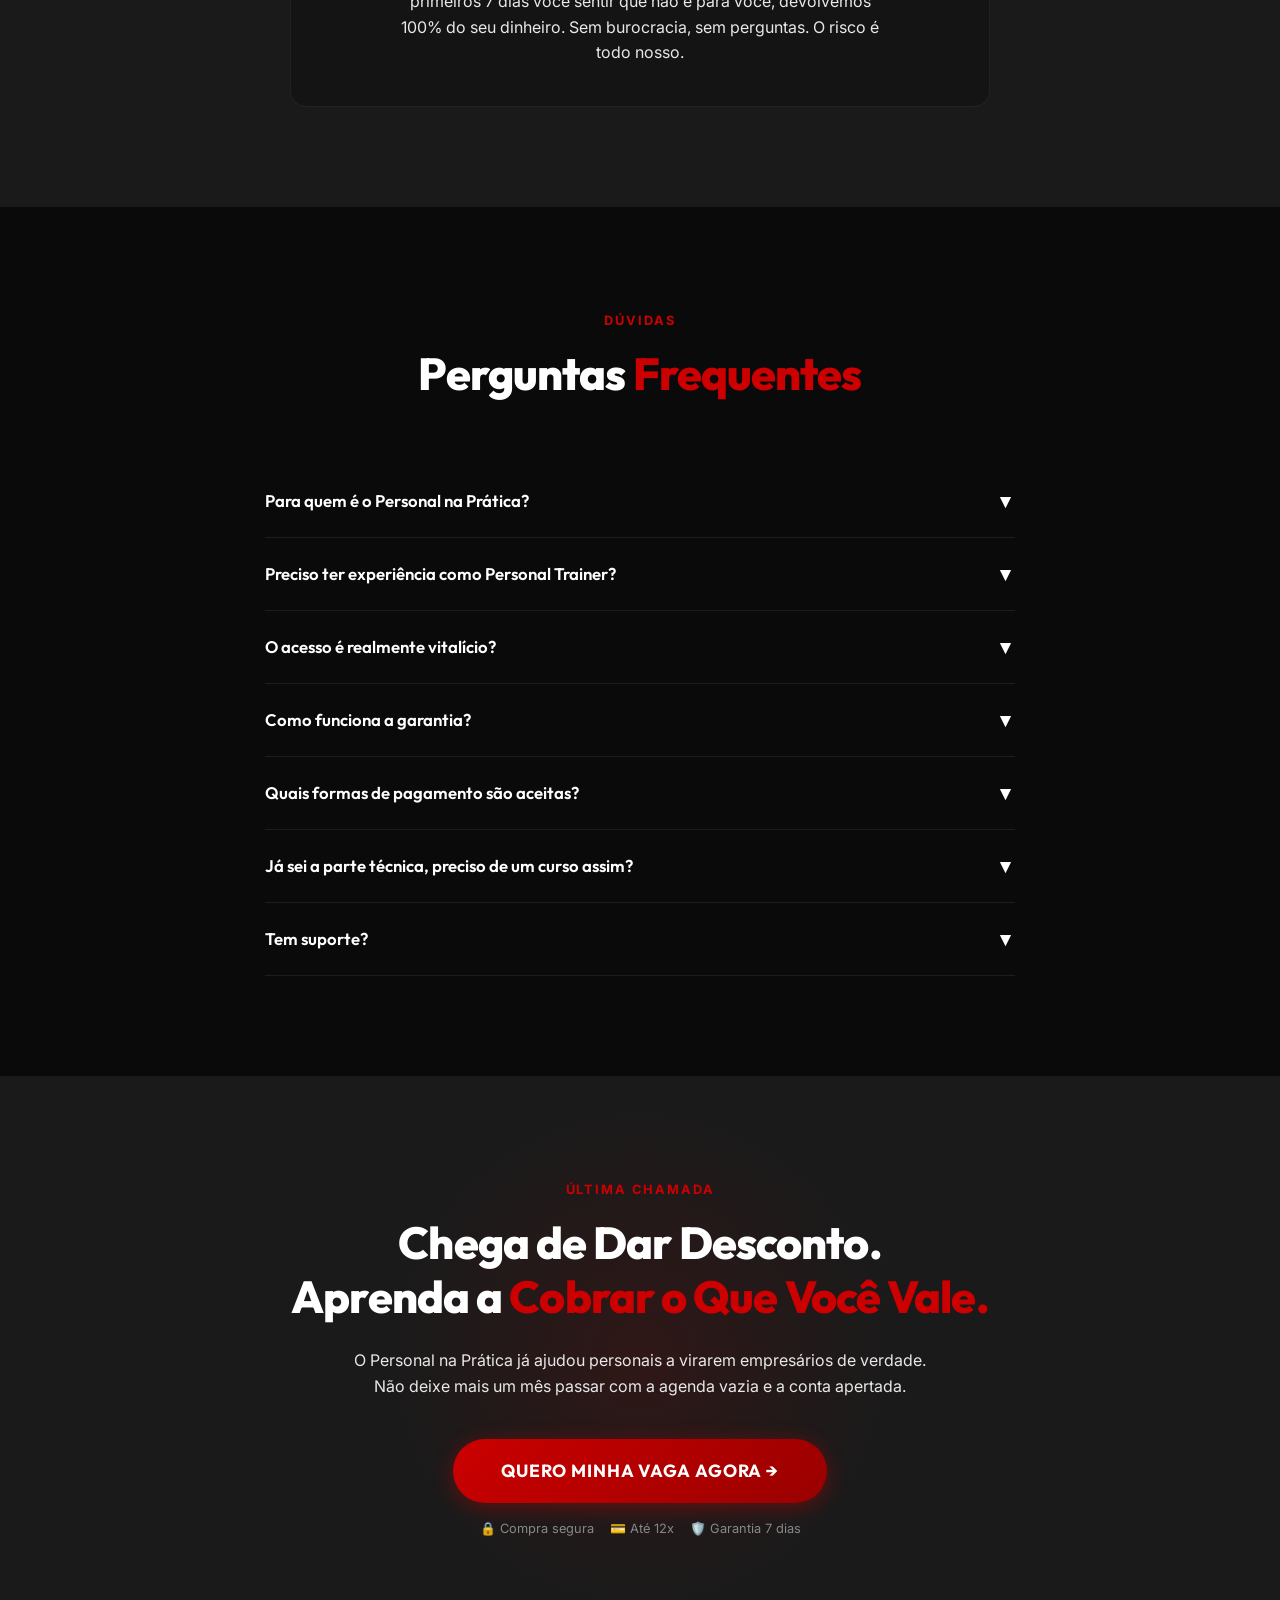
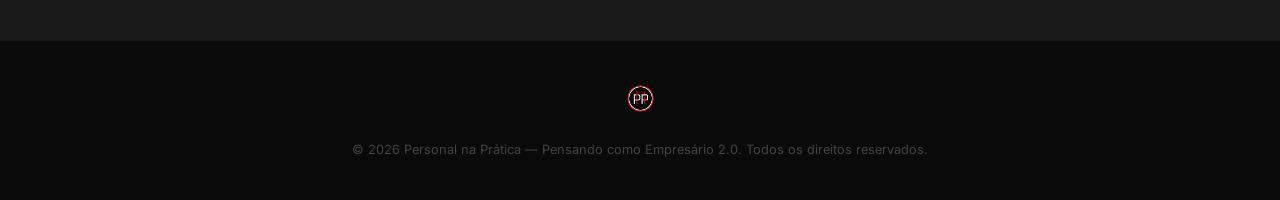
==== commit 0eca10cb: "adiciona nova logo e nome da marca no navbar" ====
--- a/index.html
+++ b/index.html
@@ -14,7 +14,8 @@
   <nav class="navbar" id="navbar">
     <div class="container">
       <a href="#" class="navbar-logo">
-        <img src="assets/logo-personal-pensando-como-empresario.png" alt="Personal na Prática">
+        <img src="assets/logo-personal-pensando-como-empresario.png" alt="Logo Personal na Prática">
+        <span class="navbar-brand-name">Personal na Prática</span>
       </a>
       <div class="navbar-cta">
         <a href="https://pay.hotmart.com/R105076041X?off=qx8hqc0z&checkoutMode=10" class="btn btn-primary" id="nav-cta">
--- a/styles.css
+++ b/styles.css
@@ -274,9 +274,28 @@
   justify-content: space-between;
 }
 
+.navbar-logo {
+  display: flex;
+  align-items: center;
+  gap: 12px;
+  flex-wrap: nowrap;
+  text-decoration: none;
+}
+
 .navbar-logo img {
   height: 45px;
   width: auto;
+}
+
+.navbar-brand-name {
+  color: var(--white);
+  font-family: var(--font-display);
+  font-weight: 700;
+  font-size: 1.02rem;
+  letter-spacing: 0.06em;
+  text-transform: uppercase;
+  white-space: nowrap;
+  line-height: 1;
 }
 
 .navbar-cta .btn {
@@ -1816,6 +1835,15 @@
     /* Evita vazamento lateral; no mobile temos o floating CTA de qualquer jeito */
   }
 
+  .navbar-logo {
+    width: 100%;
+  }
+
+  .navbar-brand-name {
+    margin-left: auto;
+    font-size: 0.92rem;
+  }
+
   .hero .subtitle {
     max-width: 100%;
   }
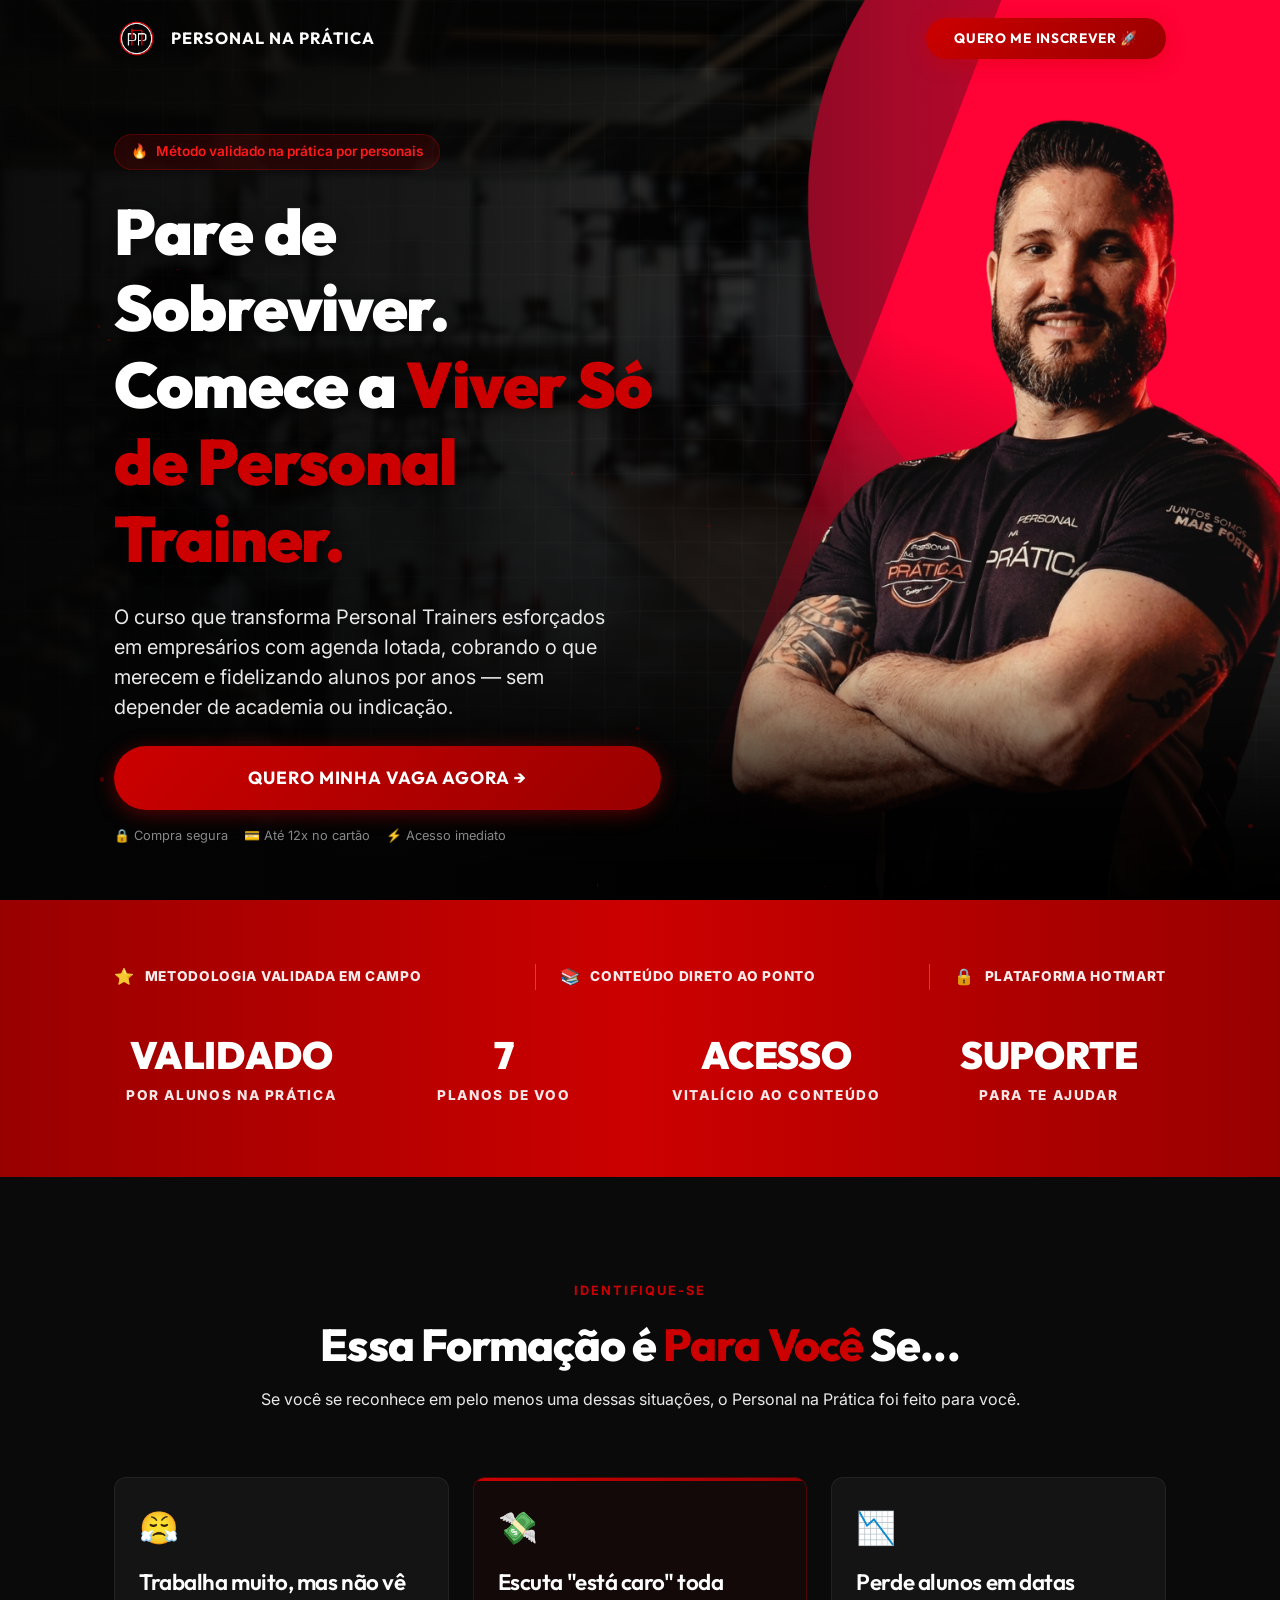
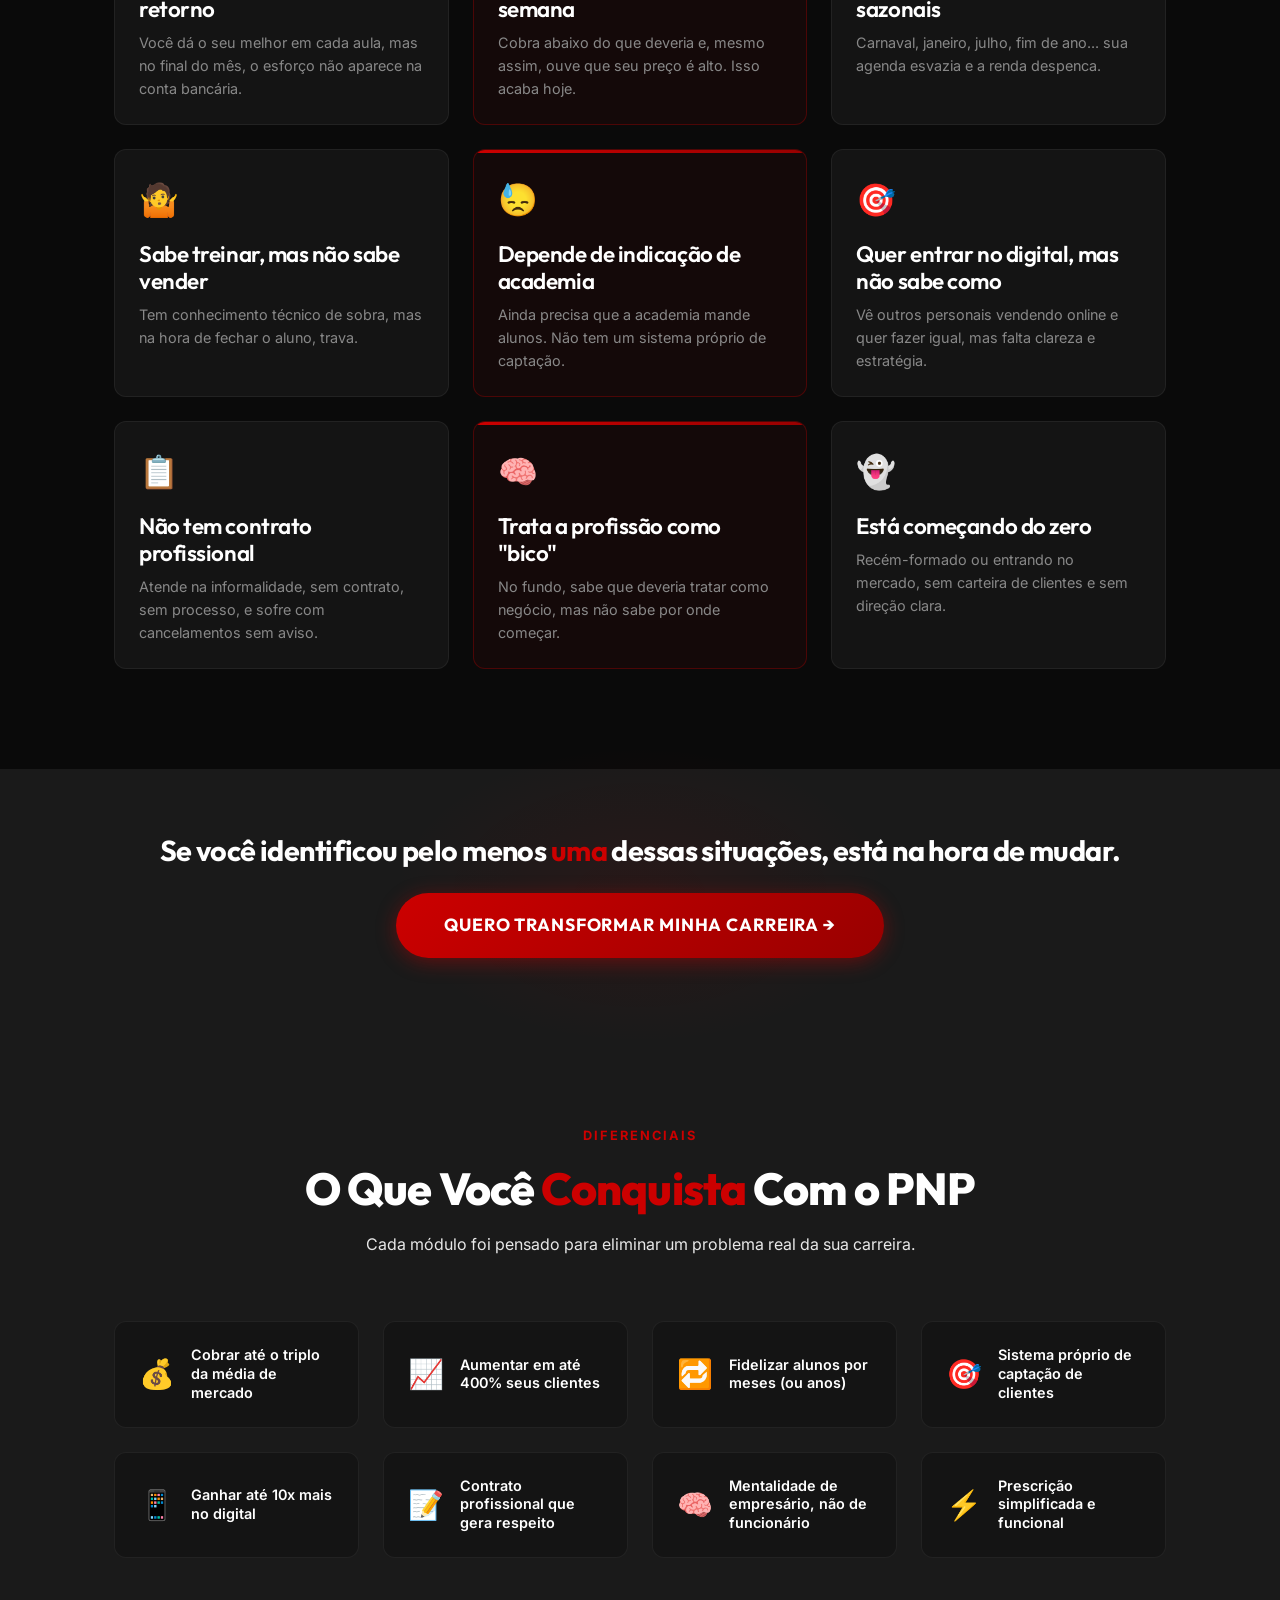
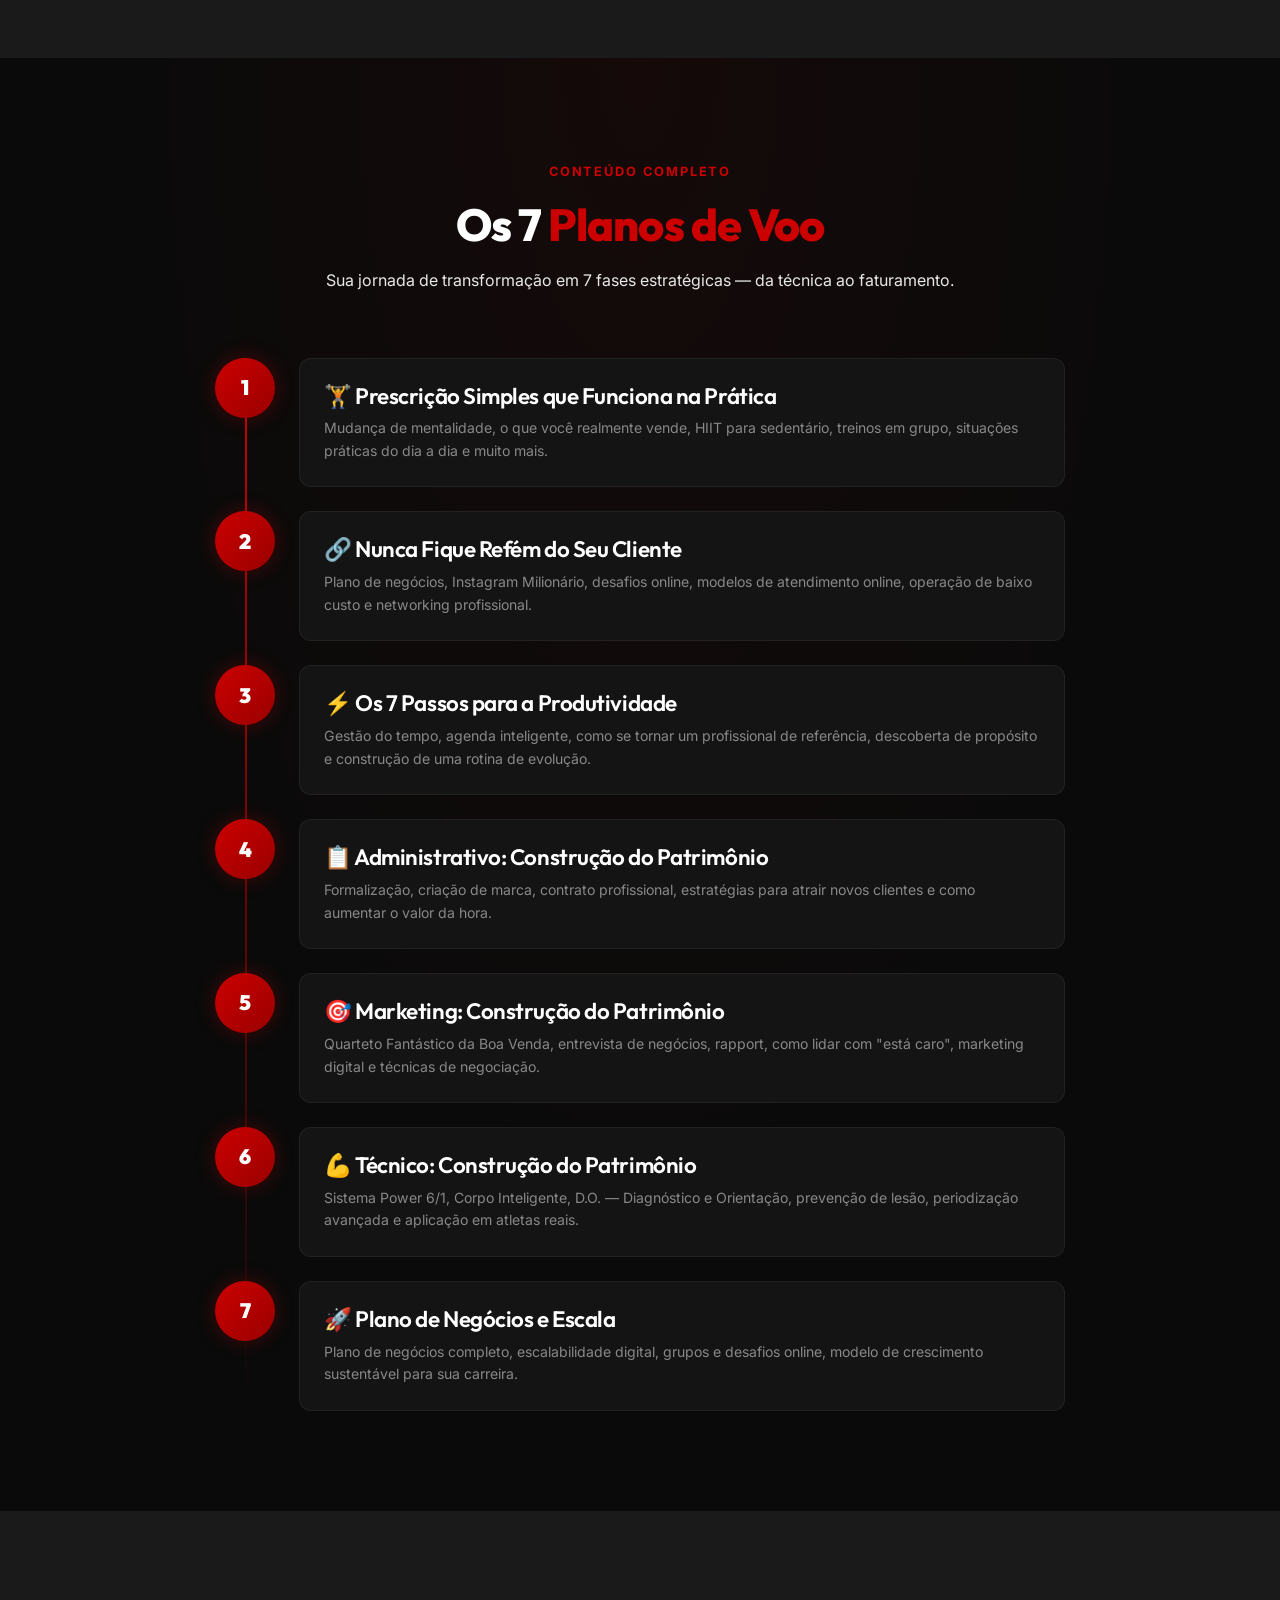
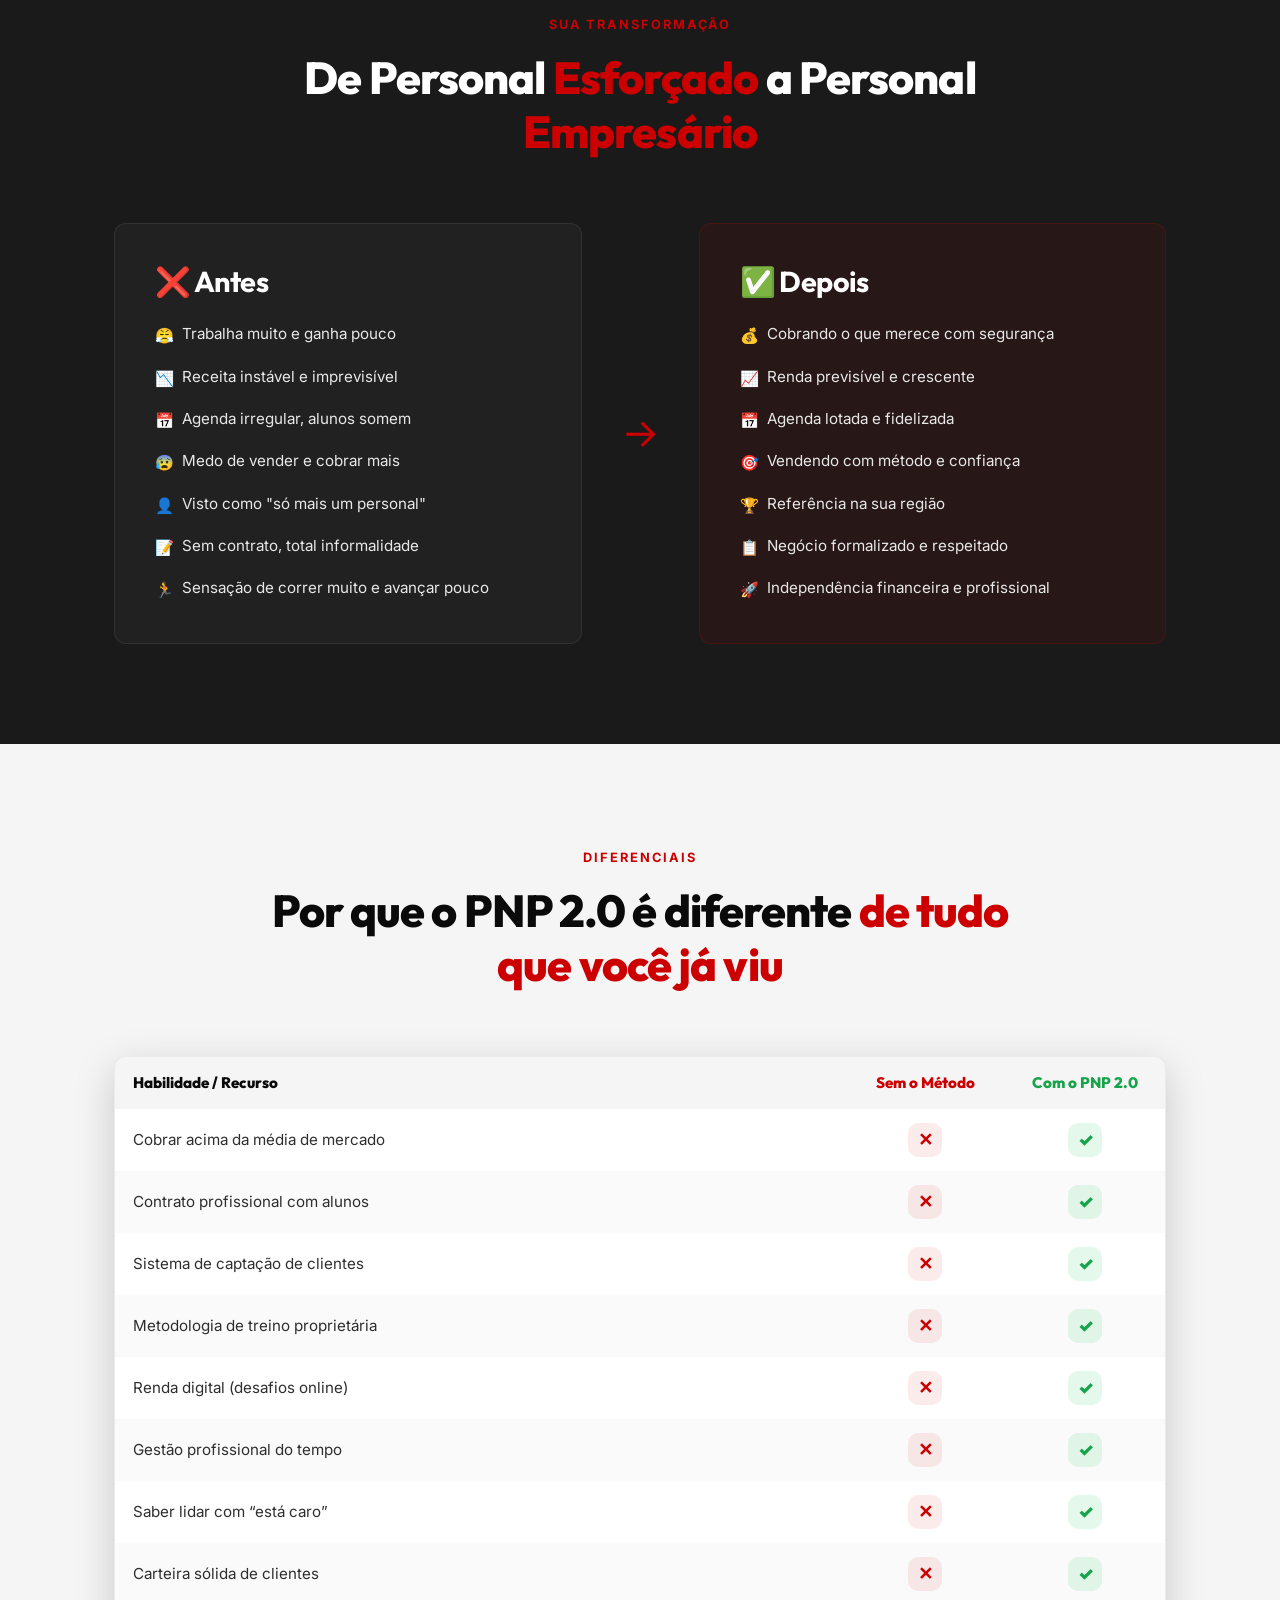
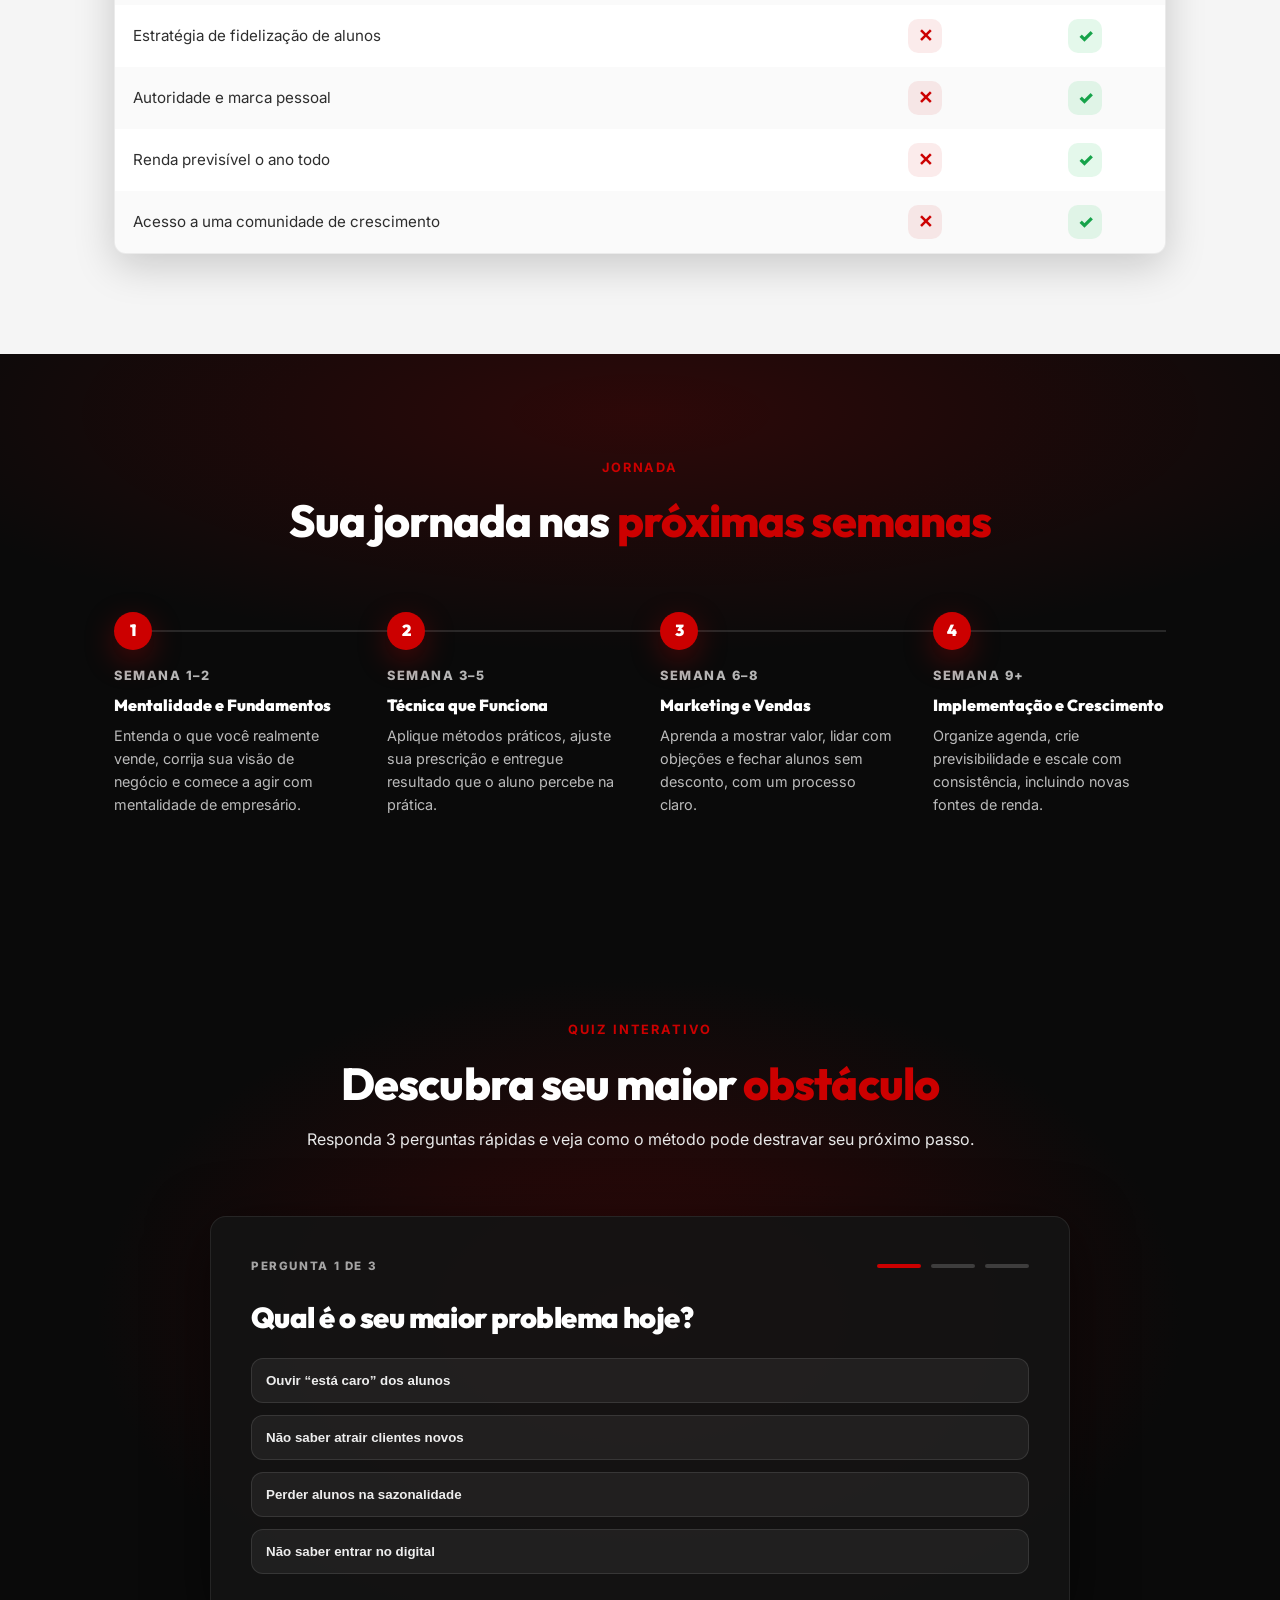
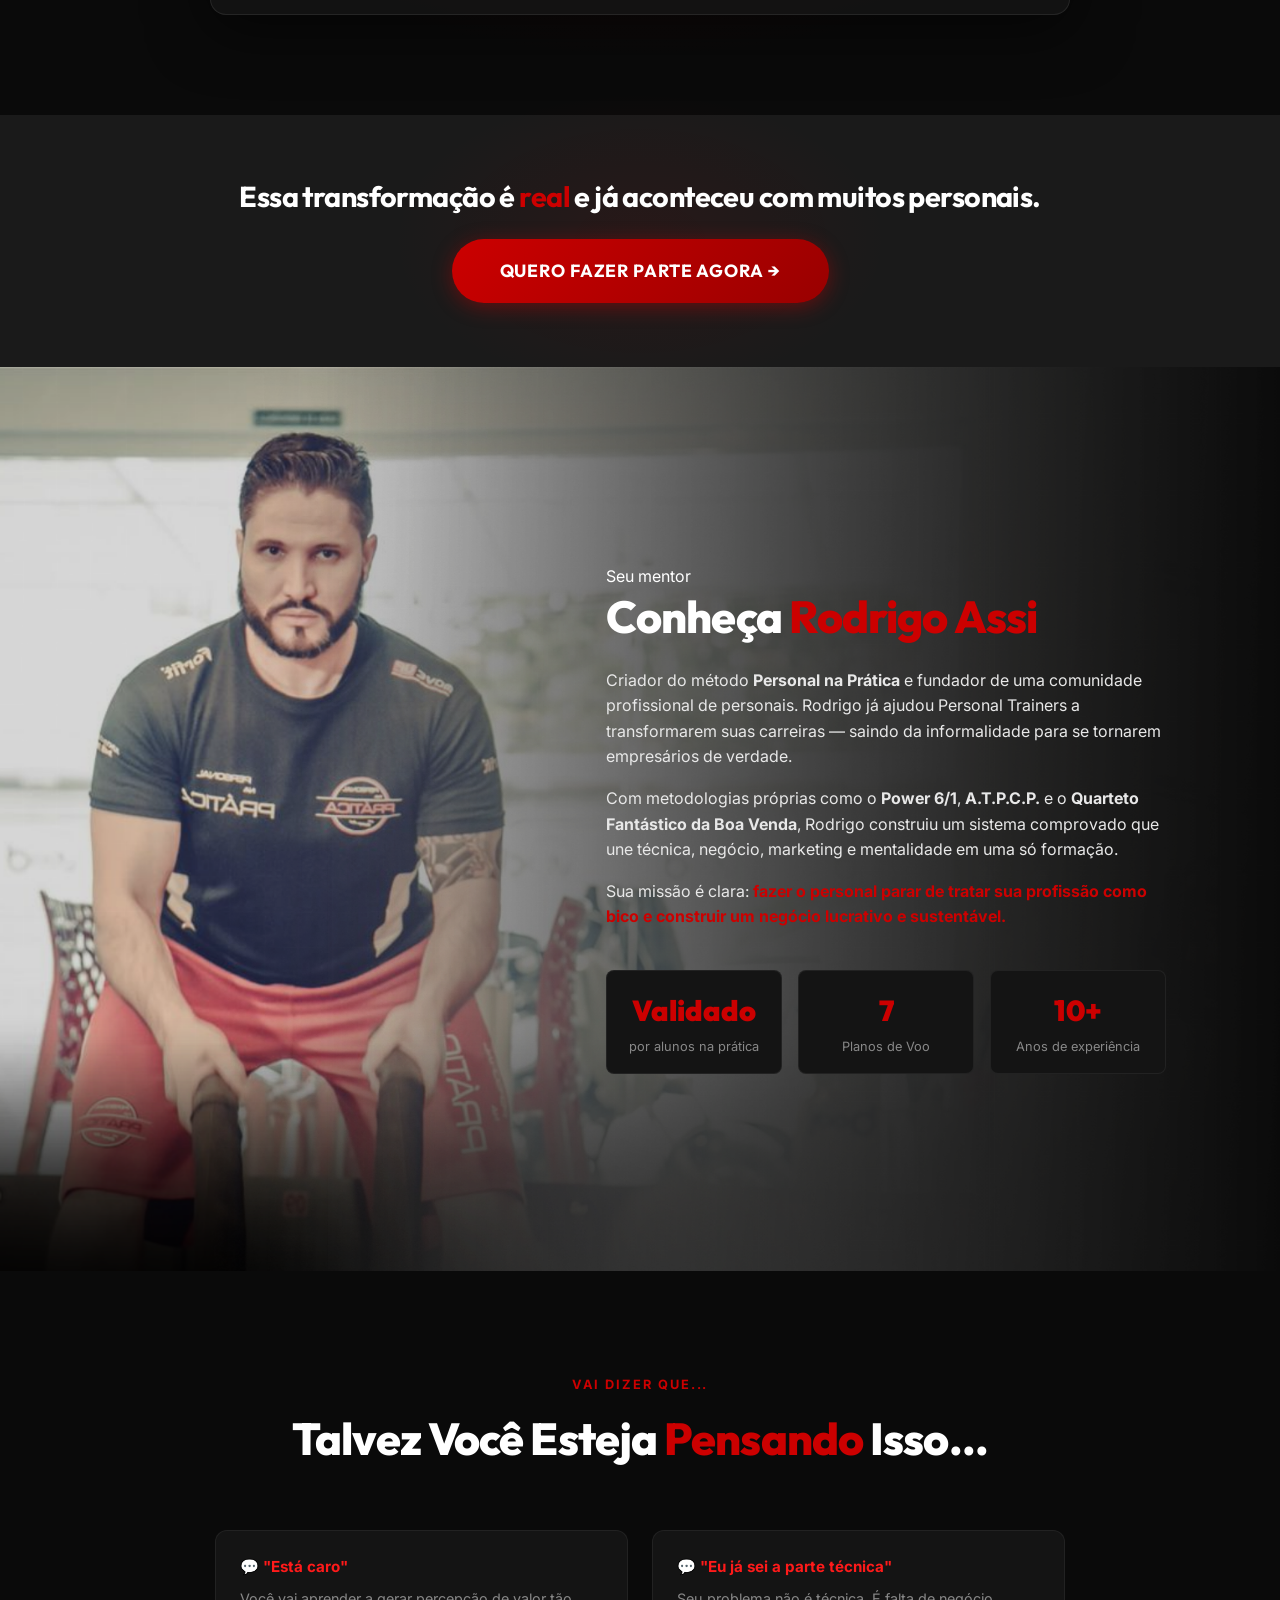
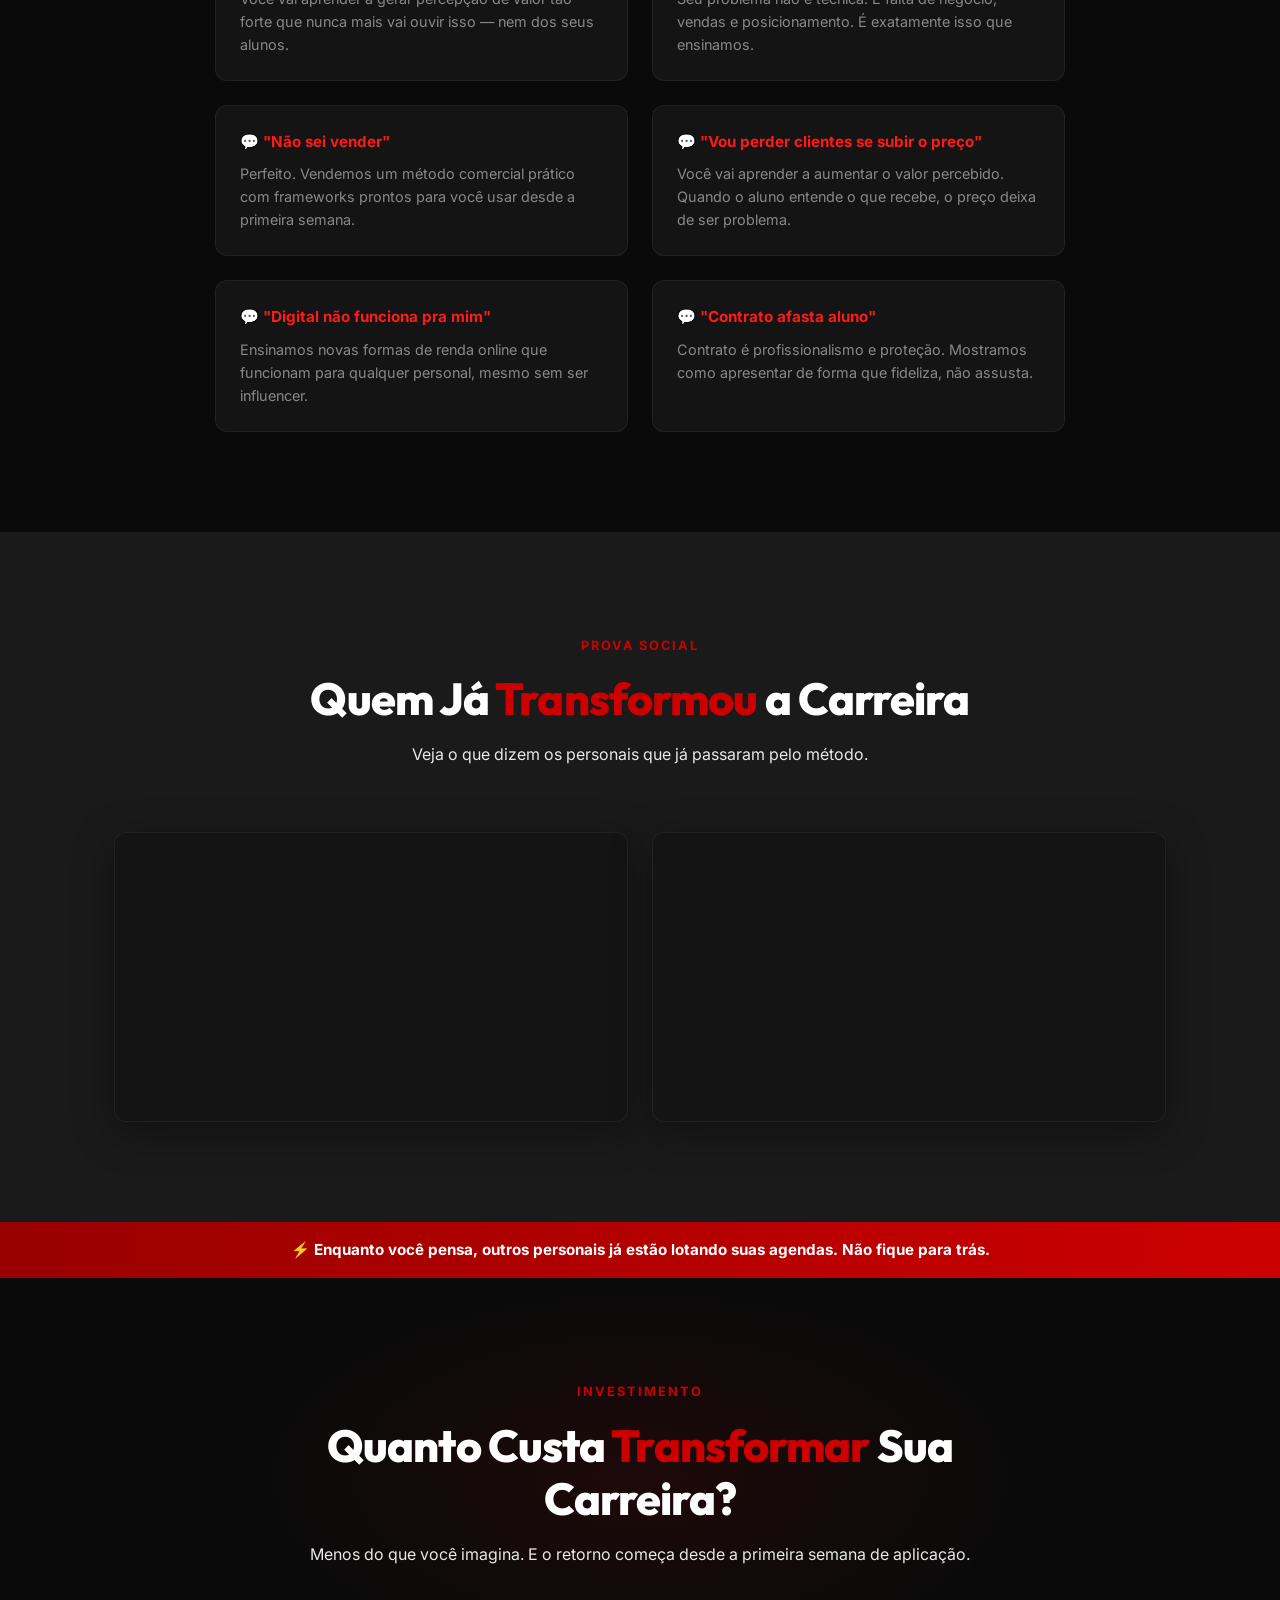
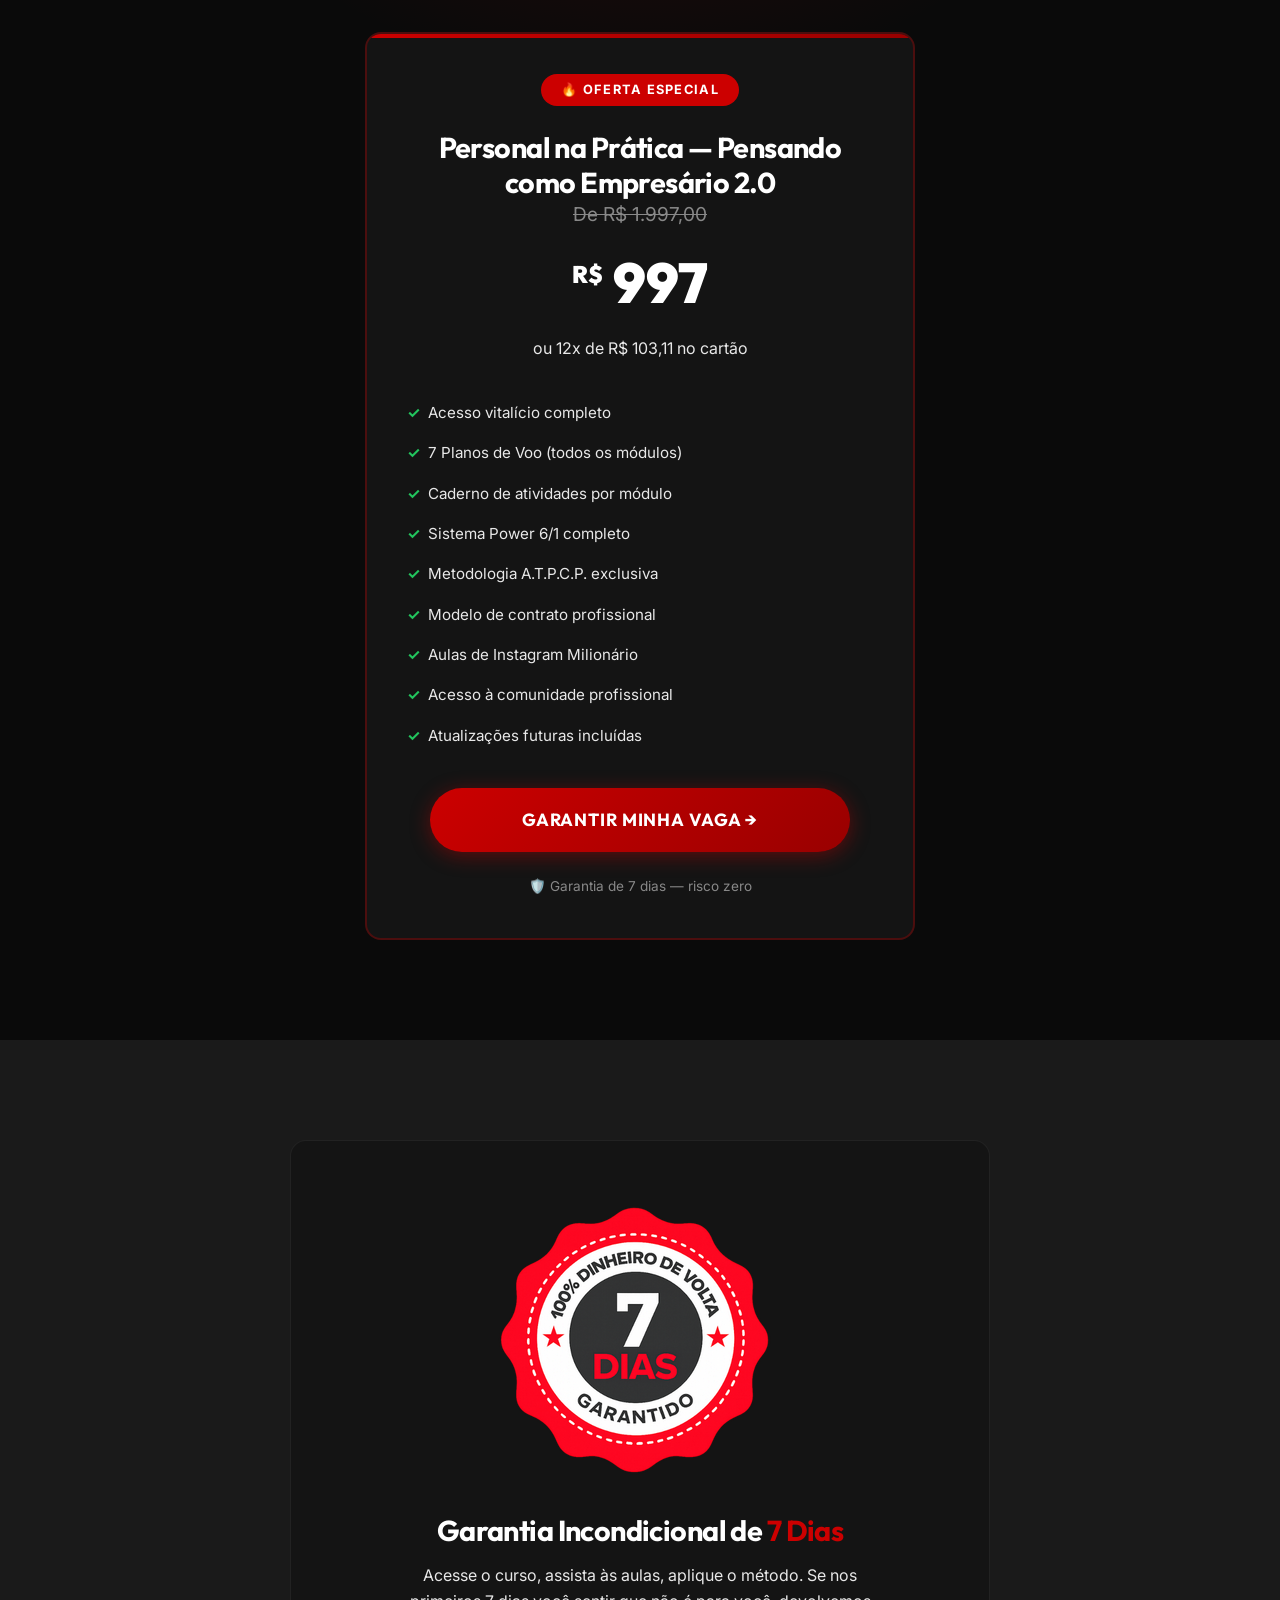
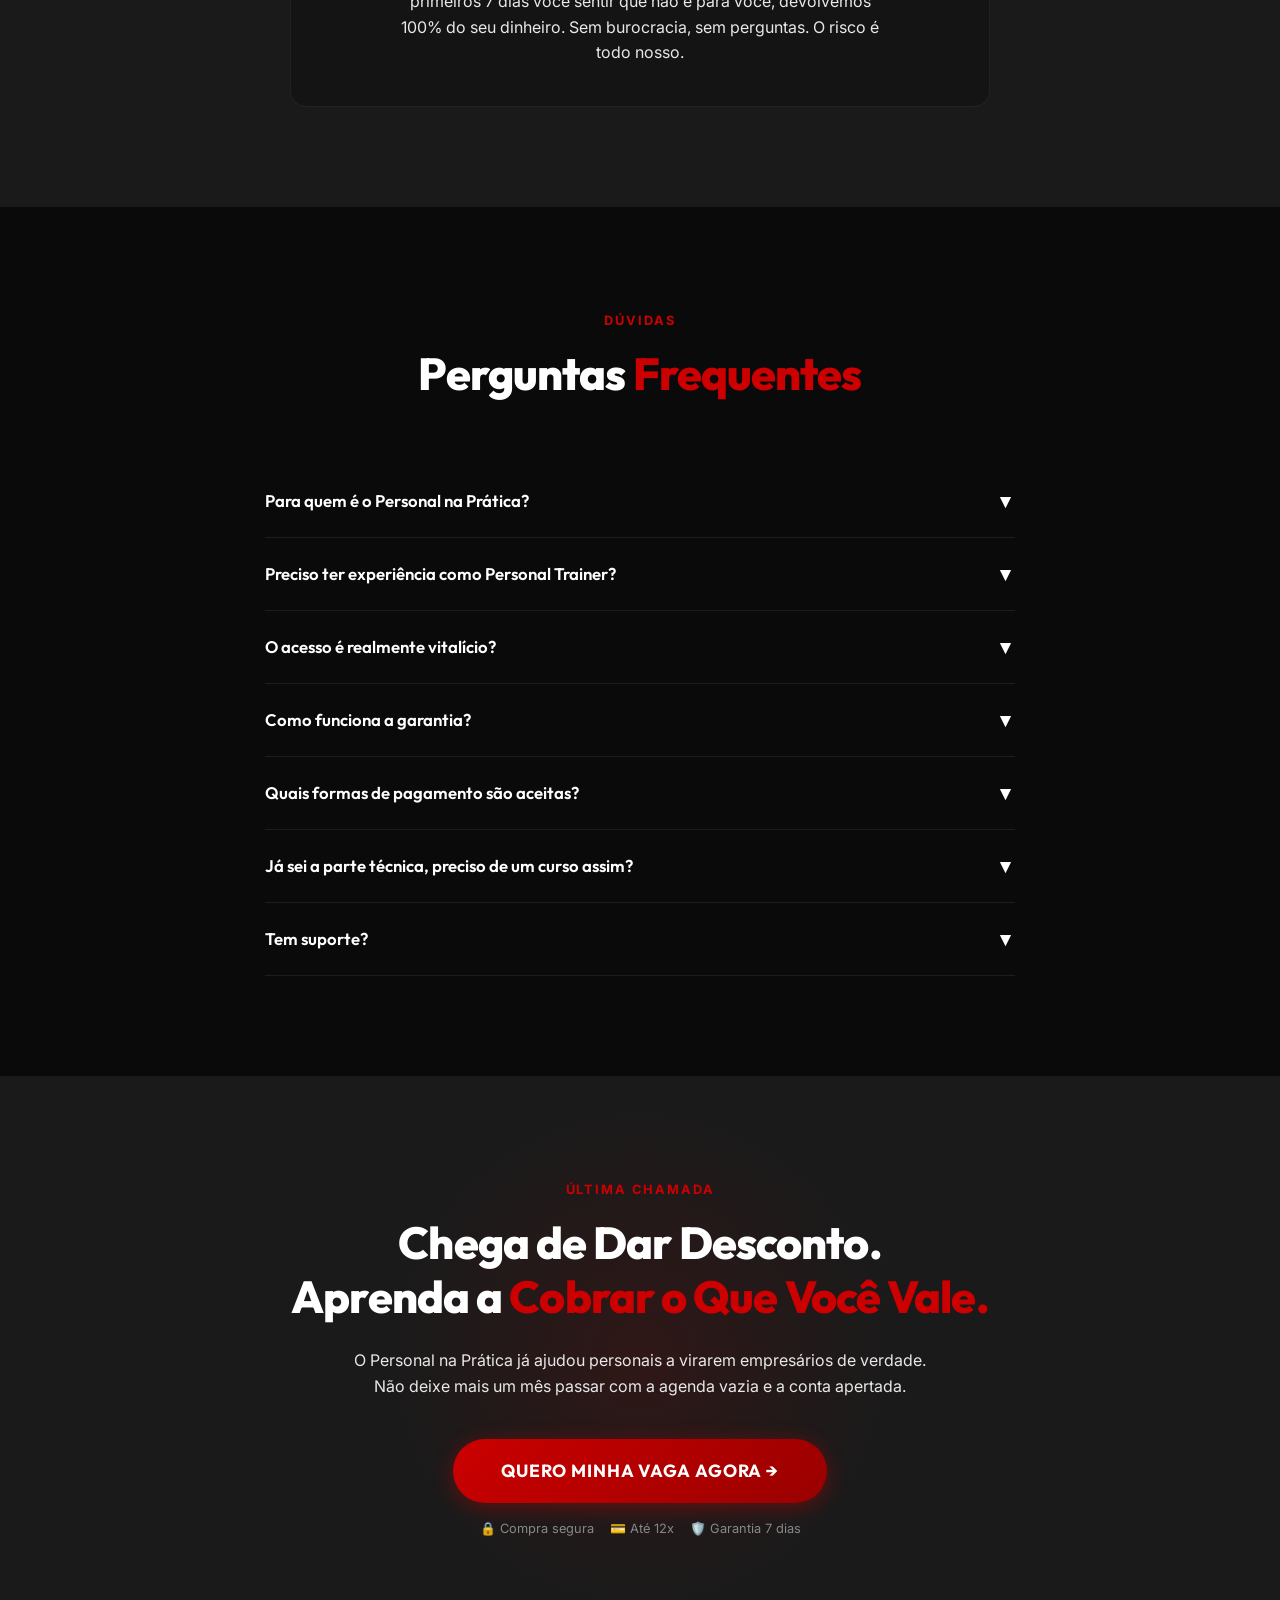
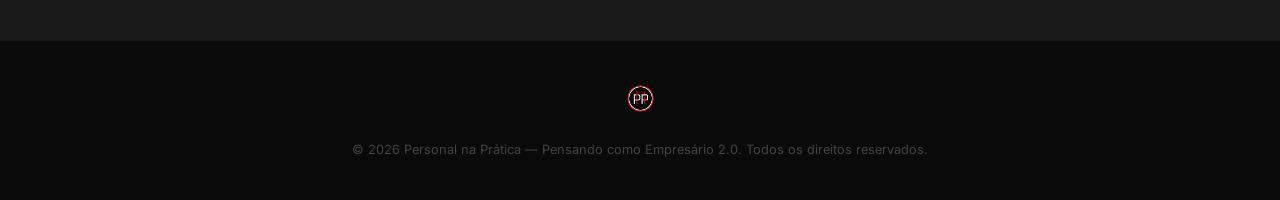
==== commit acddfc8f: "fix: update product branding and align navbar brand text - Change "PNP" to "P.N.P" across headings a" ====
--- a/index.html
+++ b/index.html
@@ -91,7 +91,7 @@
         </div>
         <div class="proof-stat">
           <div class="value">Suporte</div>
-          <div class="label">em comunidade</div>
+          <div class="label">para te ajudar</div>
         </div>
       </div>
     </div>
@@ -738,7 +738,7 @@
             <span class="arrow">▼</span>
           </button>
           <div class="faq-answer">
-            <p>Sim! Você terá acesso à comunidade profissional, onde pode tirar dúvidas, trocar experiências e se conectar com outros profissionais em evolução.</p>
+            <p>Sim! pode tirar dúvidas, trocar experiências e se conectar com outros profissionais em evolução.</p>
           </div>
         </div>
 
